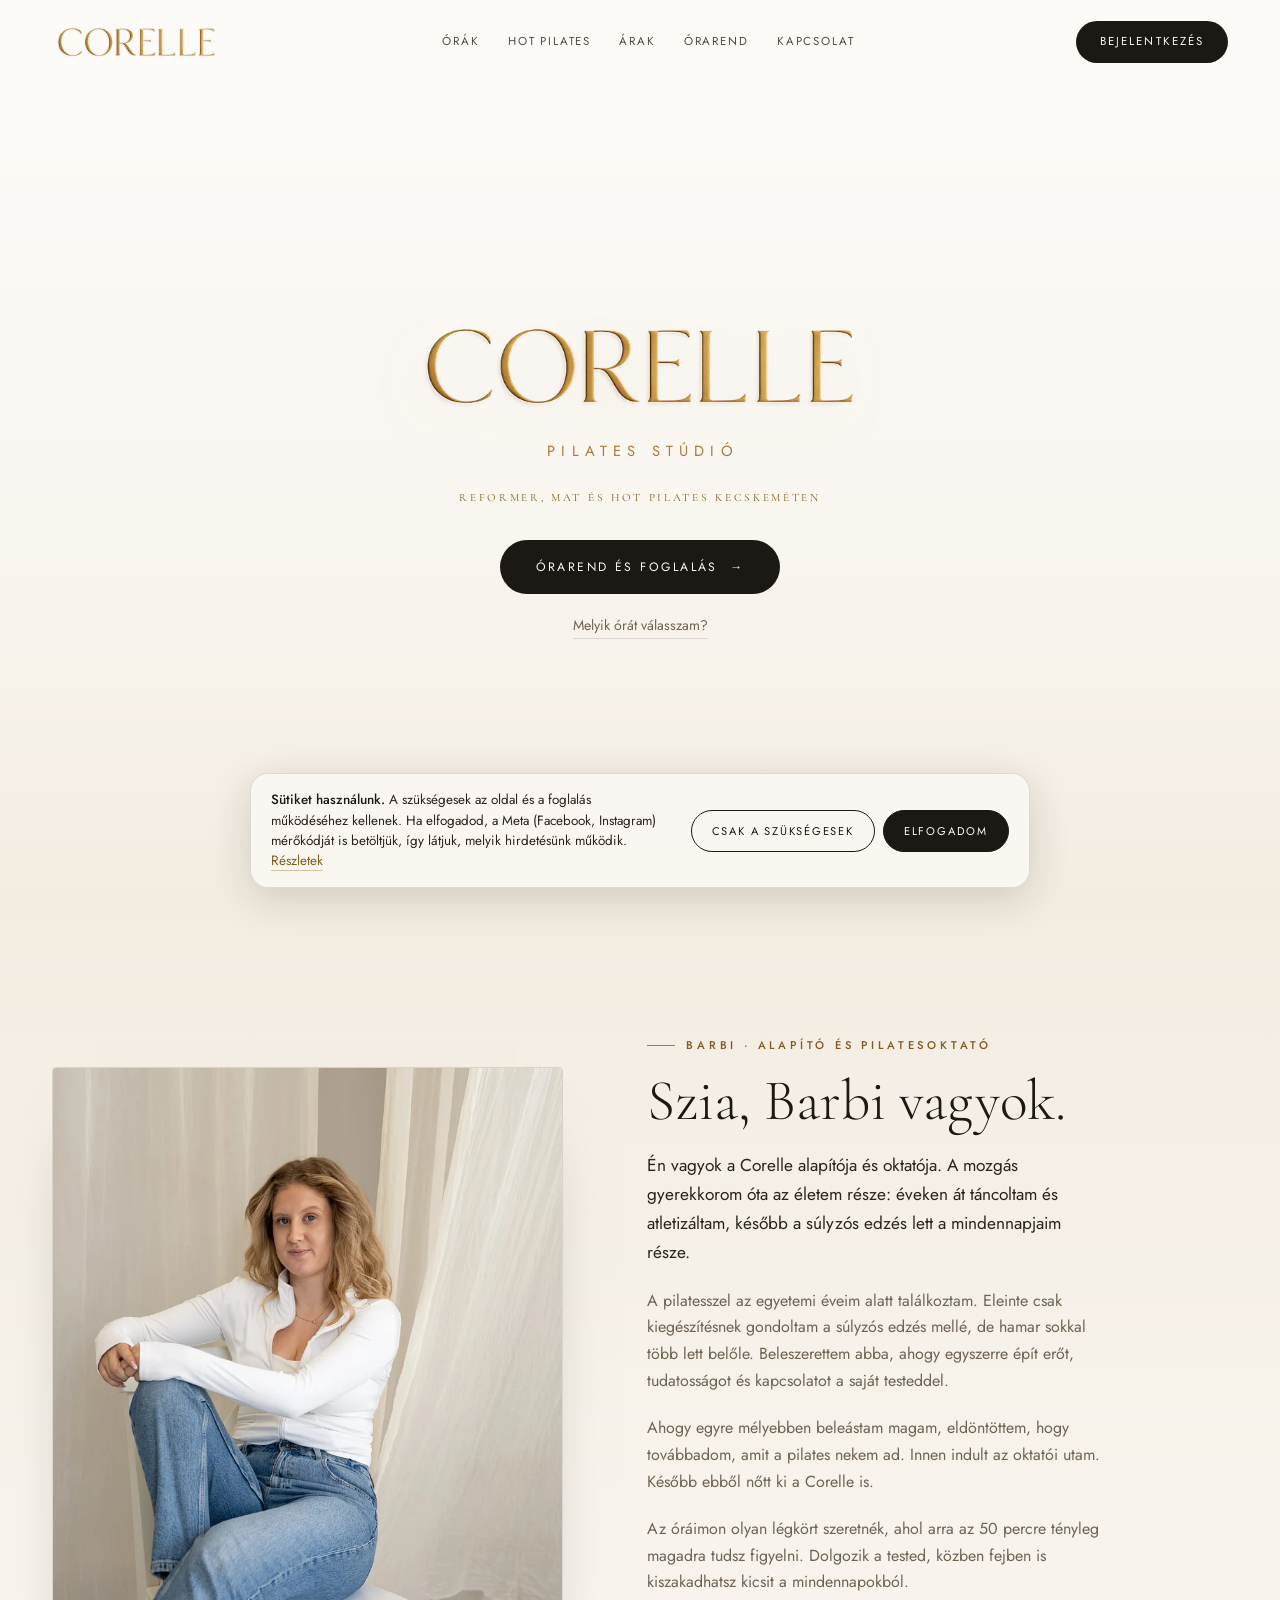
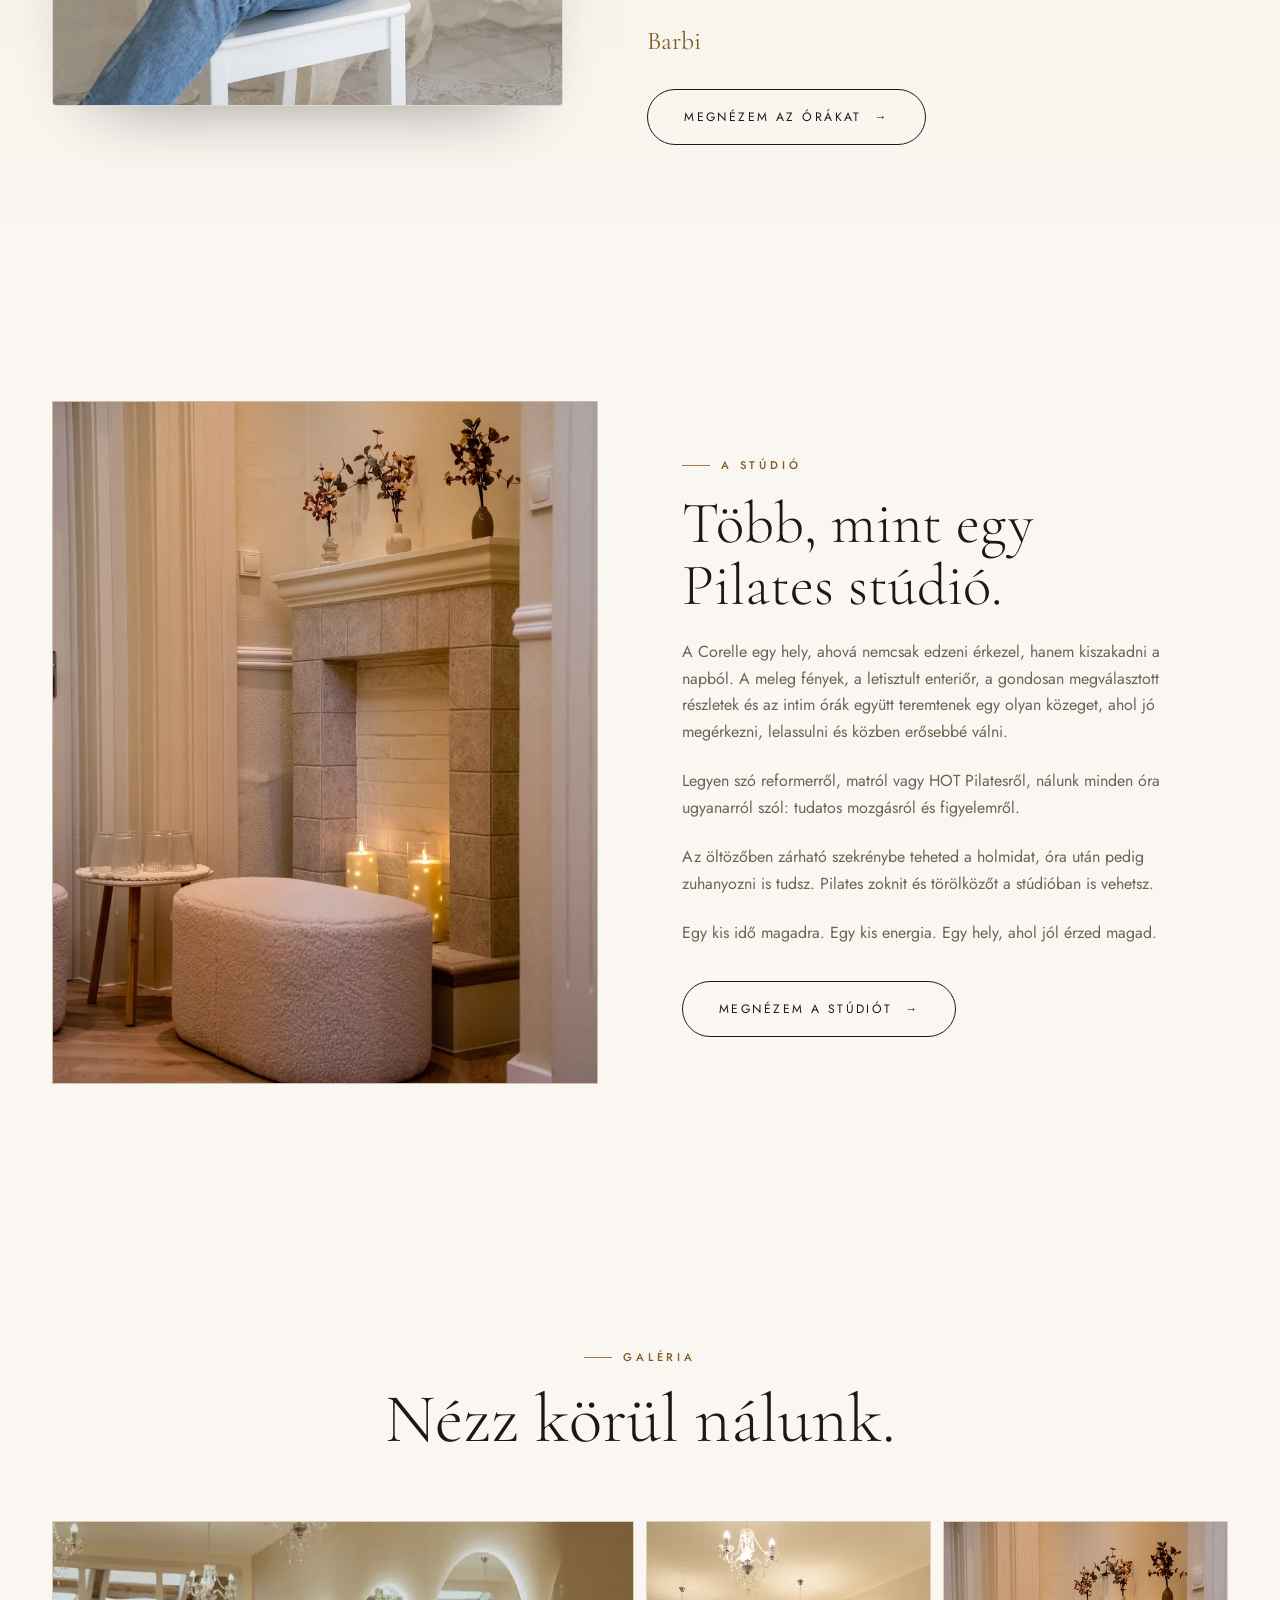
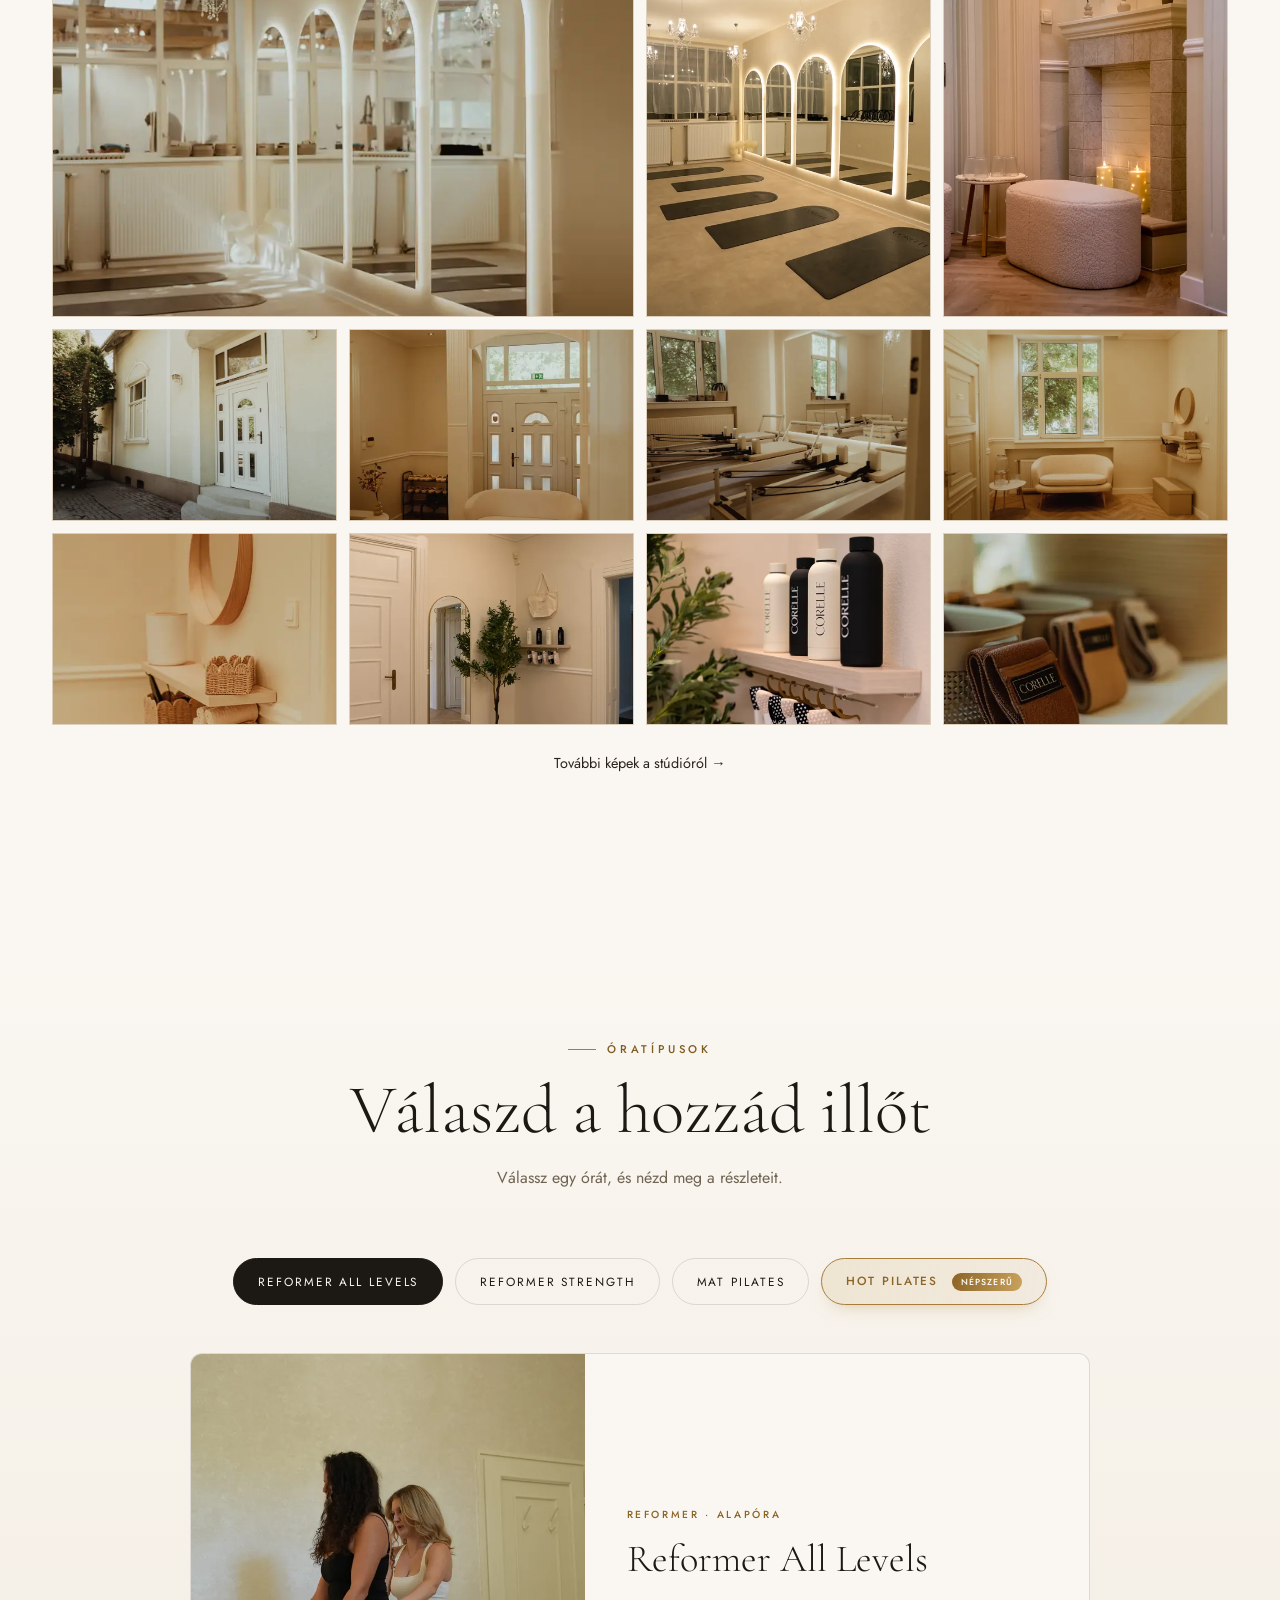
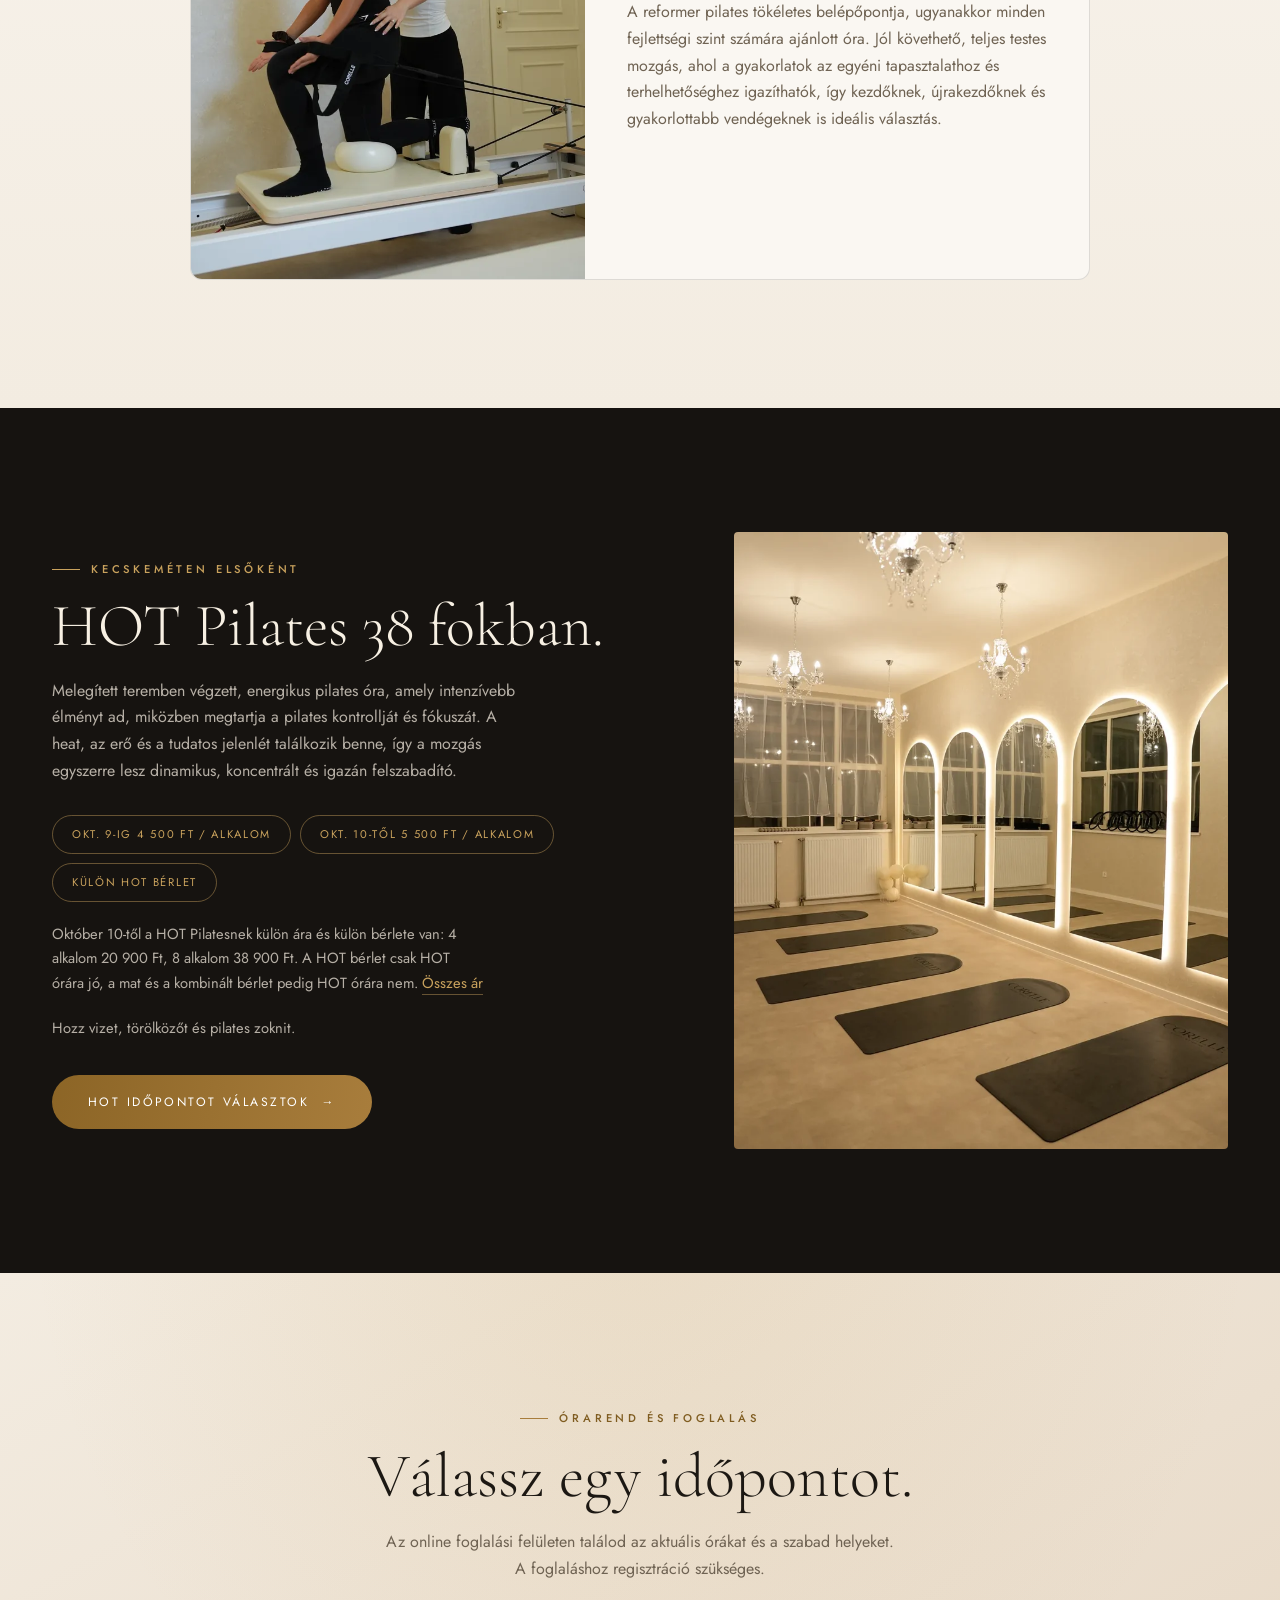
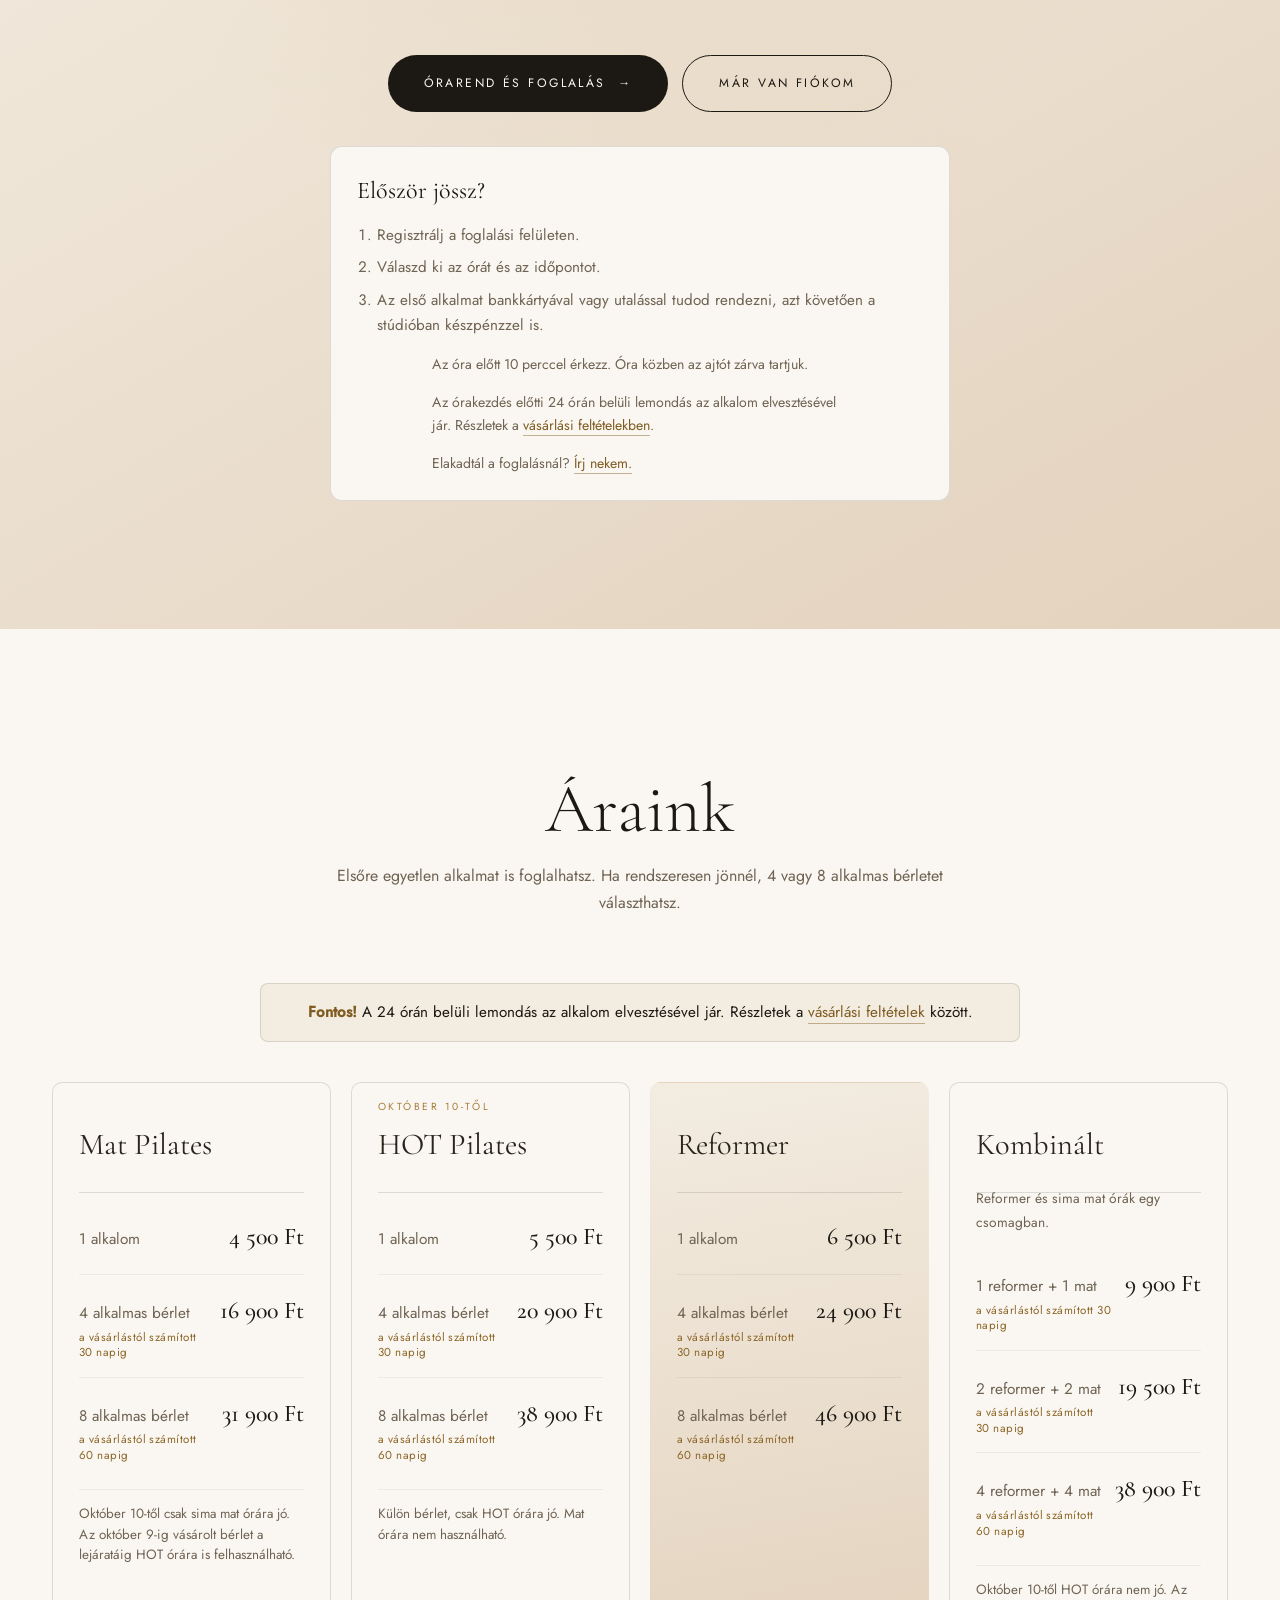
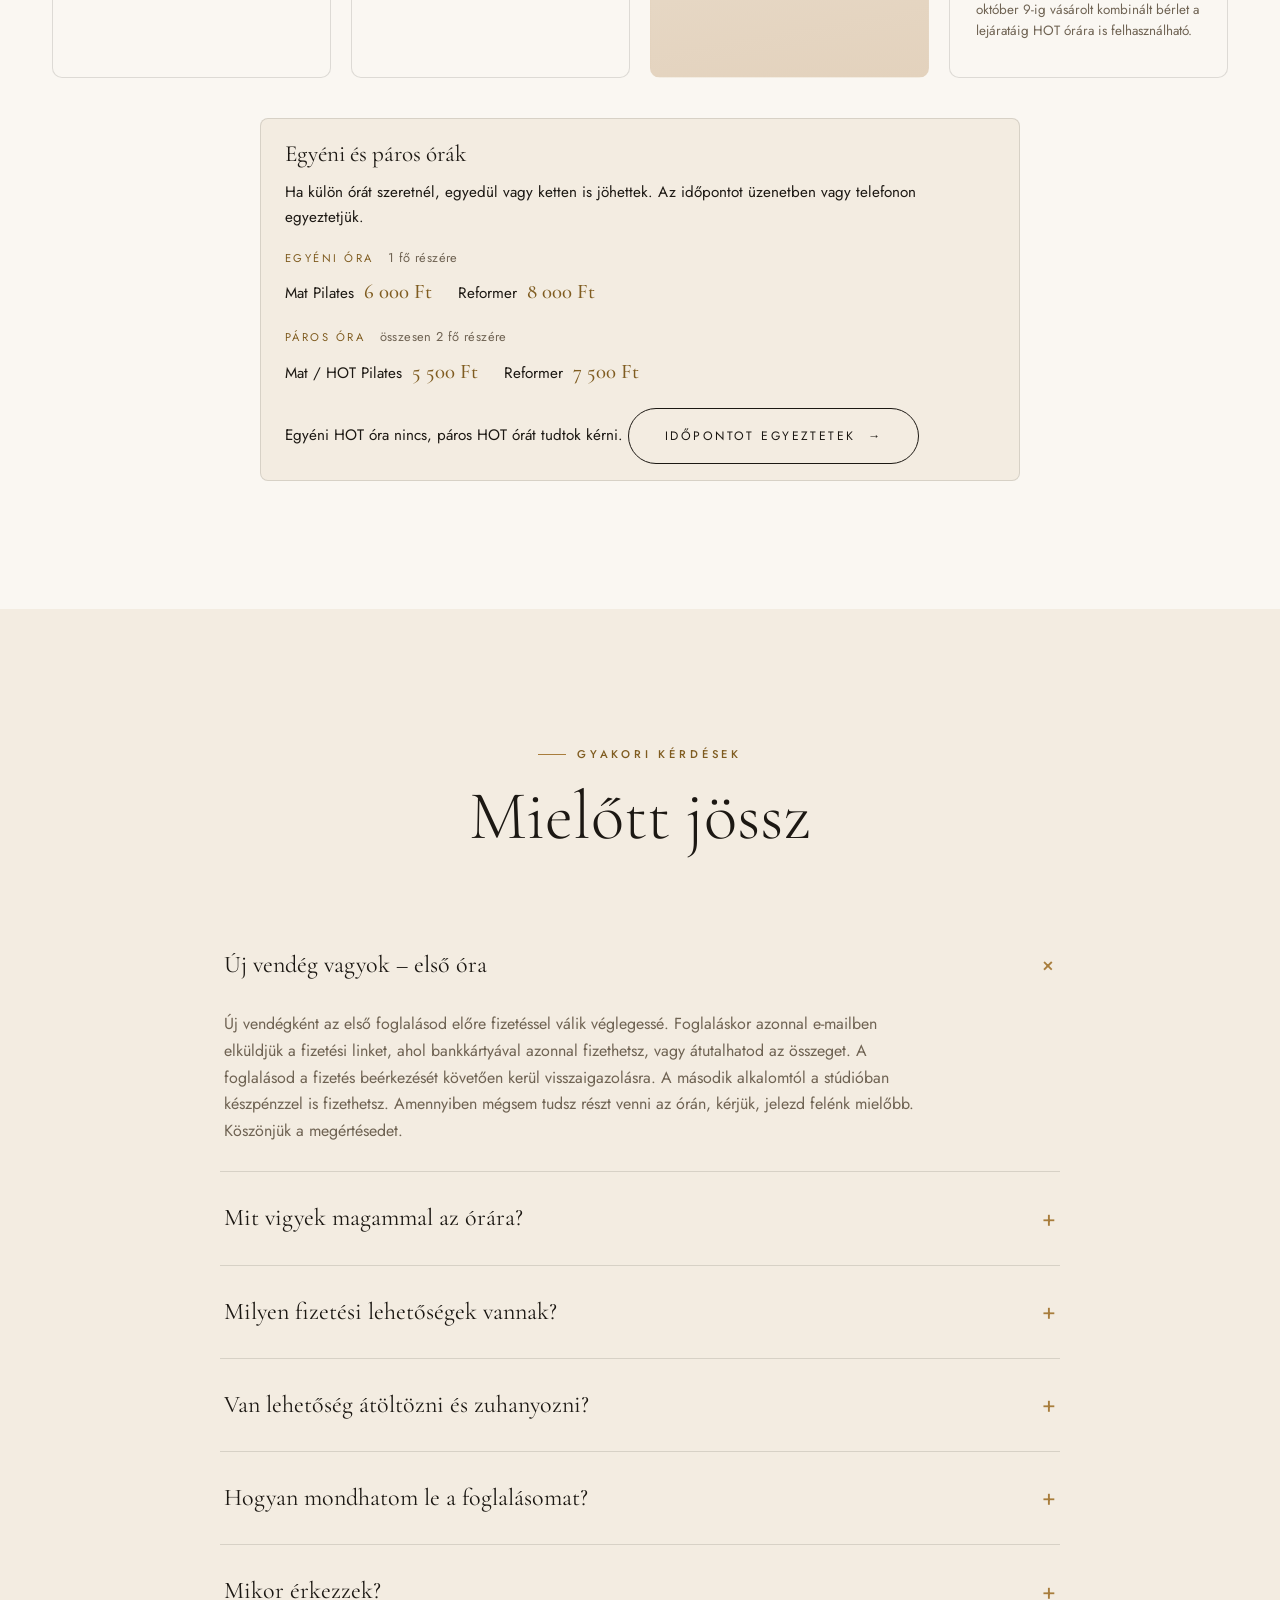
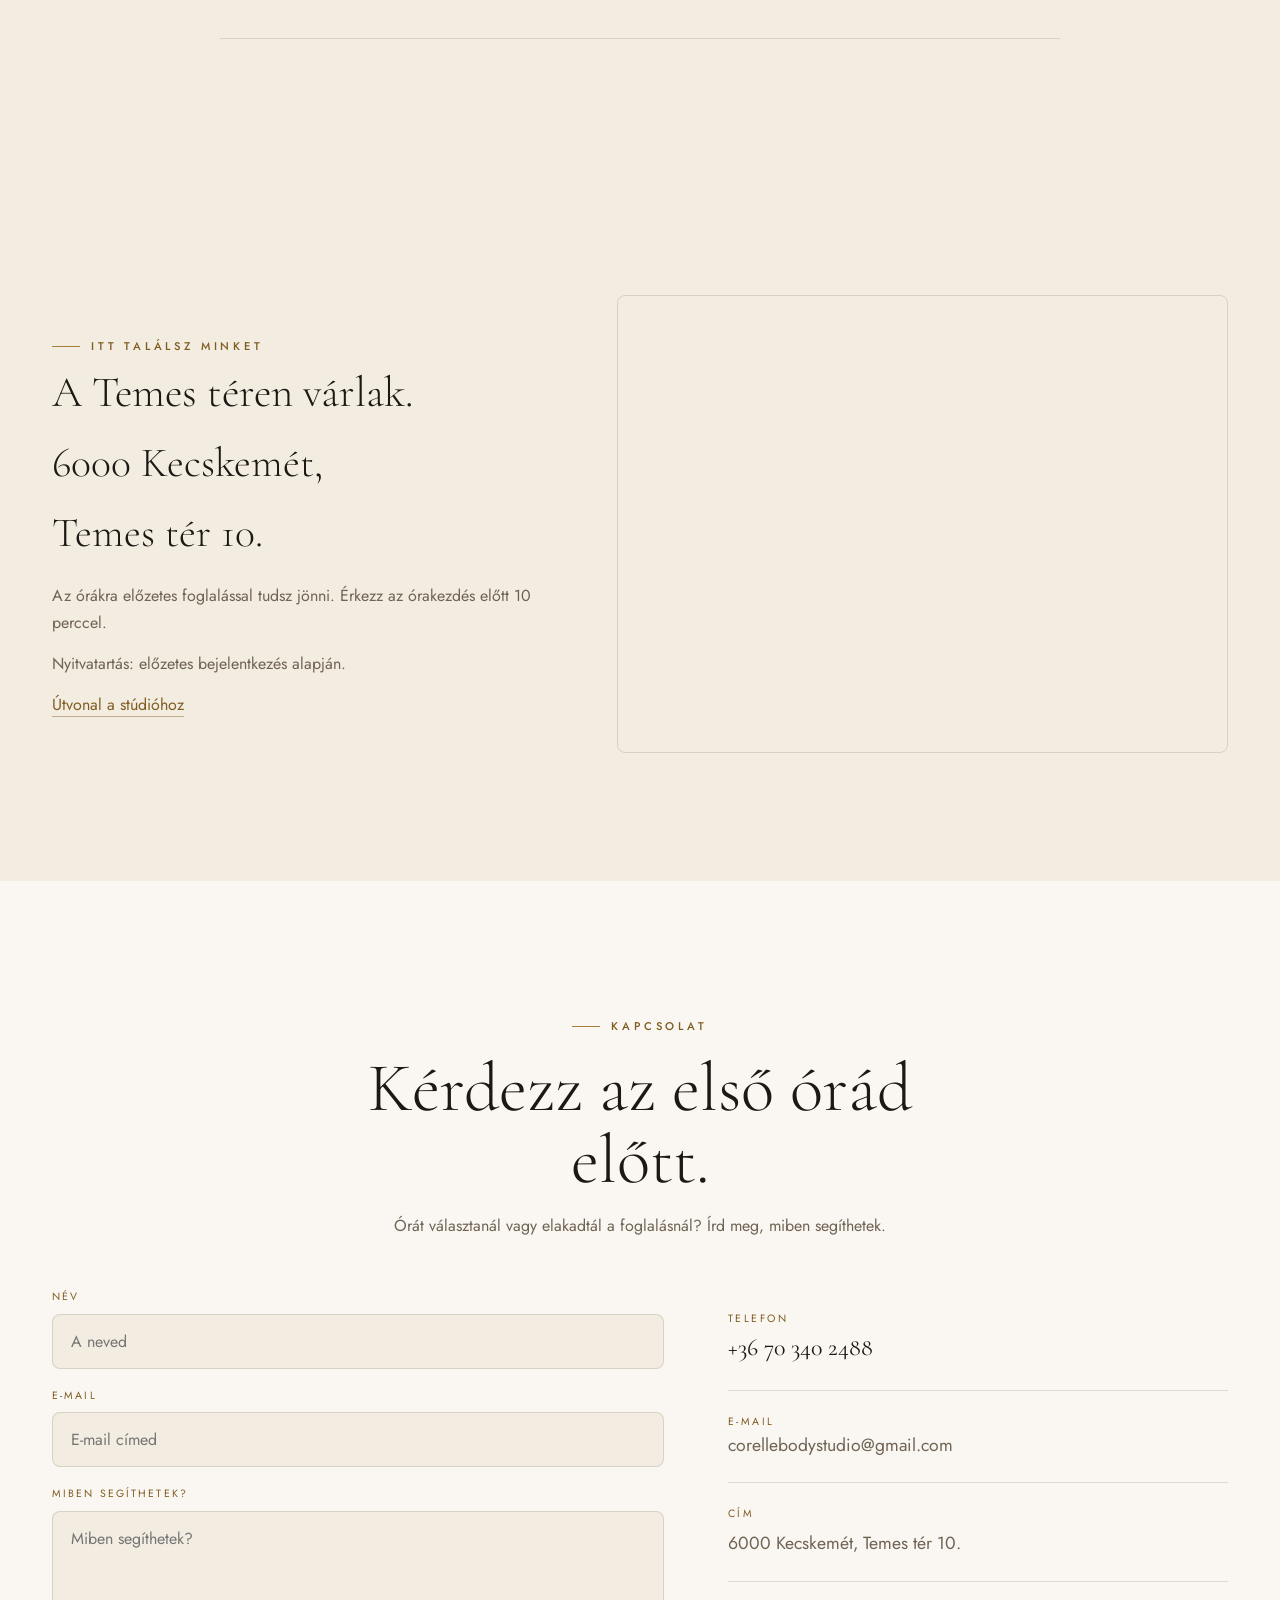
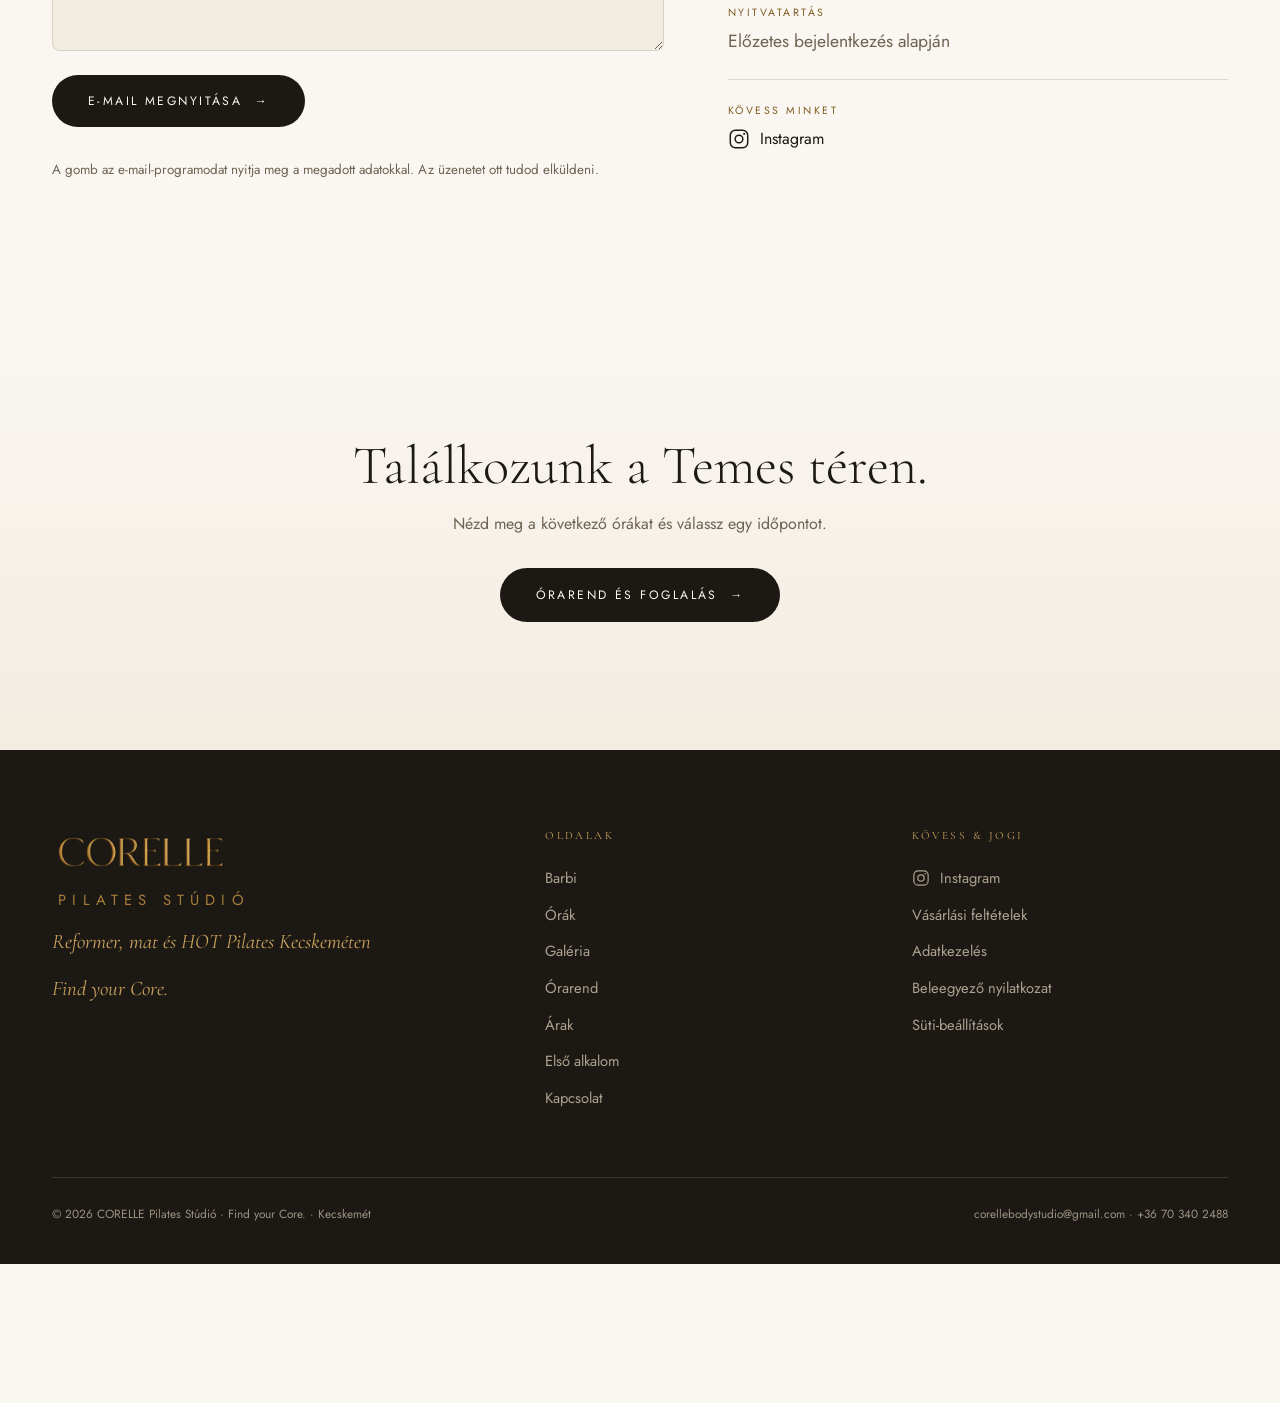
==== index.html @ 908da236 "HOT külön bérlet: a HOT bérlet csak HOT órára, a kombinált reformer + sima mat (Barbi, 2026-10-08) -" ====
<!DOCTYPE html>
<html lang="hu">
<head>
<meta charset="UTF-8" />
<meta name="viewport" content="width=device-width, initial-scale=1.0" />
<link rel="icon" href="favicon.ico" sizes="48x48" />
<link rel="icon" type="image/png" sizes="32x32" href="favicon-32.png" />
<link rel="apple-touch-icon" href="apple-touch-icon.png" />
<meta name="theme-color" content="#f3ece1" />
<title>CORELLE Pilates Kecskemét | HOT, Reformer és Mat</title>
<meta name="description" content="Reformer, mat és 38 °C-os HOT Pilates Barbival Kecskeméten, a Temes tér 10. alatt. Órarend és online foglalás." />
<link rel="canonical" href="https://corelle.hu/" />
<meta name="robots" content="index, follow, max-image-preview:large" />
<meta property="og:type" content="website" />
<meta property="og:site_name" content="CORELLE Pilates Stúdió" />
<meta property="og:locale" content="hu_HU" />
<meta property="og:url" content="https://corelle.hu/" />
<meta property="og:title" content="CORELLE Pilates Kecskemét | HOT, Reformer és Mat" />
<meta property="og:description" content="Reformer, mat és 38 °C-os HOT Pilates Barbival Kecskeméten, a Temes tér 10. alatt. Órarend és online foglalás." />
<meta property="og:image" content="https://corelle.hu/og/corelle-og.jpg" />
<meta property="og:image:width" content="1200" />
<meta property="og:image:height" content="630" />
<meta property="og:image:alt" content="CORELLE Pilates Stúdió, Kecskemét" />
<meta name="twitter:card" content="summary_large_image" />
<meta name="twitter:title" content="CORELLE Pilates Kecskemét | HOT, Reformer és Mat" />
<meta name="twitter:description" content="Reformer, mat és 38 °C-os HOT Pilates Barbival Kecskeméten, a Temes tér 10. alatt. Órarend és online foglalás." />
<meta name="twitter:image" content="https://corelle.hu/og/corelle-og.jpg" />
<meta name="geo.region" content="HU-BK" />
<meta name="geo.placename" content="Kecskemét" />
<meta name="geo.position" content="46.9007084;19.6817470" />
<meta name="ICBM" content="46.9007084, 19.6817470" />
<link rel="preload" as="font" type="font/woff2" href="fonts/cormorant-garamond-300-latin-ext.woff2" crossorigin />
<link rel="preload" as="font" type="font/woff2" href="fonts/jost-300-latin-ext.woff2" crossorigin />
<link rel="stylesheet" href="fonts.css" />
<style>
  :root{
    --paper:#faf7f2;     /* törtfehér */
    --cream:#f3ece1;     /* meleg bézs */
    --sand:#e9dcc8;      /* homok */
    --nude:#e3d2bd;      /* nude */
    --ink:#1c1813;       /* near-black kontraszt */
    --text:#2a241c;      /* törzsszöveg */
    --muted:#6f6353;
    --gold:#a87d3c;
    --gold-soft:#c9a25d;
    --gold-deep:#8c6526;--gold-ink:#7f5c20;
    --dark:#161310;      /* HOT pilates / sötét blokk */
    --line:rgba(28,24,19,.13);
    --line-soft:rgba(28,24,19,.06);
  }
  *{margin:0;padding:0;box-sizing:border-box}
  html{scroll-behavior:smooth}
  ::selection{background:var(--ink);color:var(--paper)}
  body{font-family:'Jost',sans-serif;background:var(--paper);color:var(--text);line-height:1.68;-webkit-font-smoothing:antialiased;overflow-x:hidden}
  h1,h2,h3,h4,.disp{font-family:'Cormorant Garamond',serif;font-weight:400;line-height:1.05;color:var(--ink)}
  a{color:inherit;text-decoration:none}
  img{display:block;max-width:100%}
  .wrap{max-width:1240px;margin:0 auto;padding:0 32px}
  .gold-text{background:linear-gradient(100deg,var(--gold-deep),var(--gold-soft) 50%,var(--gold));-webkit-background-clip:text;background-clip:text;-webkit-text-fill-color:transparent;color:transparent}
  .eyebrow{font-size:.7rem;letter-spacing:.34em;text-transform:uppercase;color:var(--gold-ink);font-weight:500;display:inline-flex;align-items:center;gap:11px}
  .eyebrow::before{content:"";width:28px;height:1px;background:var(--gold);display:inline-block}
  .eyebrow.c{justify-content:center}
  .arrow{display:inline-block;transition:transform .35s cubic-bezier(.2,.7,.2,1)}
  .btn:hover .arrow{transform:translateX(6px)}
  /* PRIMARY gomb = ink/fekete kontraszt (editorial), arany csak hairline/accent */
  .btn{display:inline-flex;align-items:center;gap:12px;background:var(--ink);color:var(--paper);font-size:.76rem;letter-spacing:.2em;text-transform:uppercase;padding:17px 36px;border-radius:40px;transition:box-shadow .35s,transform .35s,background .35s;cursor:pointer;border:none;font-family:'Jost',sans-serif}
  .btn:hover{transform:translateY(-2px);box-shadow:0 18px 34px -14px rgba(28,24,19,.55)}
  .btn.ghost{background:none;color:var(--ink);border:1px solid var(--ink)}
  .btn.ghost:hover{background:var(--ink);color:var(--paper);box-shadow:none}
  .btn.gold{background:linear-gradient(100deg,var(--gold-deep),var(--gold))}
  .btn.gold:hover{box-shadow:0 18px 34px -14px rgba(150,115,55,.55)}
  .sec{padding:128px 0}
  .sec-head{text-align:center;max-width:680px;margin:0 auto 66px}
  .sec-head h2{font-size:clamp(2.6rem,5.4vw,4.4rem);font-weight:300;margin-top:16px}
  .sec-head p{color:var(--muted);margin-top:18px}

  /* NAV */
  header{position:fixed;top:0;left:0;right:0;z-index:60;transition:background .4s,box-shadow .4s}
  header.solid{background:rgba(250,247,242,.92);backdrop-filter:blur(12px);box-shadow:0 1px 0 var(--line-soft)}
  header .wrap{display:flex;align-items:center;justify-content:space-between;height:84px}
  .brand-img{height:42px;width:auto}
  .nav{display:flex;gap:clamp(18px,2.2vw,32px);font-size:.72rem;letter-spacing:.16em;text-transform:uppercase}
  .nav a{opacity:.82;transition:opacity .25s,color .25s}
  .nav a:hover{opacity:1;color:var(--gold)}
  .nav-cta{font-size:.72rem;letter-spacing:.18em;text-transform:uppercase;color:var(--paper);background:var(--ink);border-radius:40px;padding:11px 24px;transition:transform .3s,box-shadow .3s}
  .nav-cta:hover{transform:translateY(-1px);box-shadow:0 10px 20px -10px rgba(28,24,19,.6)}
  .burger{display:none;flex-direction:column;gap:5px;cursor:pointer;background:none;border:none}
  .burger span{width:24px;height:2px;background:var(--ink);transition:.3s}
  @media(max-width:980px){.nav,.nav-cta{display:none}.burger{display:flex}}

  /* mobile menu */
  .mmenu{position:fixed;inset:0;z-index:70;background:var(--cream);transform:translateY(-100%);transition:transform .5s cubic-bezier(.6,0,.2,1);display:flex;flex-direction:column;justify-content:center;align-items:center;gap:8px}
  .mmenu.open{transform:translateY(0)}
  .mmenu a{font-family:'Cormorant Garamond',serif;font-size:2.4rem;font-weight:300;color:var(--ink)}
  .mmenu .close{position:absolute;top:30px;right:32px;font-size:.8rem;letter-spacing:.2em;text-transform:uppercase;color:var(--gold);cursor:pointer}

  /* HERO */
  .hero{min-height:100svh;display:flex;flex-direction:column;align-items:center;justify-content:center;text-align:center;position:relative;padding:88px 24px 40px;
    background:linear-gradient(180deg,#fdfbf8 0%,var(--paper) 52%,var(--cream) 100%)}
  .hero-brand{display:flex;flex-direction:column;align-items:center;gap:16px;max-width:100%}
  .hero-logo{width:78vw;max-width:460px;height:auto;margin:0 auto;filter:drop-shadow(0 14px 30px rgba(150,115,55,.13))}
  .brand-tag{font-family:'Jost',sans-serif;font-weight:400;font-size:clamp(.72rem,1.4vw,.92rem);letter-spacing:.42em;text-transform:uppercase;color:var(--gold);padding-left:.42em}
  .hero .sub{font-family:'Jost',sans-serif;color:var(--text);max-width:560px;margin:34px auto 0;font-size:clamp(1.05rem,2vw,1.28rem);font-weight:300;line-height:1.6;letter-spacing:.01em}
  .hero .sub2{margin-top:14px;font-size:clamp(.98rem,1.7vw,1.12rem);color:var(--muted)}
  .hero .btn{margin-top:36px}

  /* GÖRGETÉSRE GURULÓ VIDEÓ: asztalon nagy 4:3-as keret (a képernyő magasságához igazítva, a fejléc alá is befér),
     telefonon teljes szélességű álló 4:5 */
  .reel{padding:clamp(40px,7vh,90px) 32px;background:linear-gradient(180deg,var(--cream),var(--paper))}
  .reel-frame{position:relative;margin:0 auto;aspect-ratio:4/3;width:min(1240px,100%,calc((100vh - 120px) * 4 / 3));overflow:hidden;background:var(--sand);border:1px solid var(--line);box-shadow:0 34px 70px -40px rgba(28,24,19,.45)}
  .reel-poster,.reel-video{position:absolute;inset:0;width:100%;height:100%;object-fit:cover;display:block}
  .reel-video{opacity:0;transition:opacity .5s ease}
  .reel.ready .reel-video{opacity:1}
  @media(max-width:640px){.reel{padding:44px 0}.reel-frame{aspect-ratio:4/5;width:100%;border-left:none;border-right:none;box-shadow:none}}

  /* ABOUT */
  .about{display:grid;grid-template-columns:1fr 1fr;gap:84px;align-items:center}
  .about .photo{aspect-ratio:4/5;background:linear-gradient(160deg,var(--sand),var(--nude));border:1px solid var(--line);display:flex;align-items:center;justify-content:center;color:rgba(28,24,19,.32);font-size:.8rem}
  .about h2{font-size:clamp(2.4rem,4.6vw,3.7rem);font-weight:300;margin-top:18px}
  .about p{color:var(--muted);margin-top:22px;max-width:50ch}
  .about .btn{margin-top:34px}
  @media(max-width:980px){.about{grid-template-columns:1fr;gap:40px}}

  /* CLASSES — animált fülek */
  .classes{background:linear-gradient(180deg,var(--paper),var(--cream))}
  .tablist{display:flex;flex-wrap:wrap;justify-content:center;gap:12px;margin-bottom:48px}
  .tab-wrap{position:relative;display:inline-flex}
  .tab{font-family:'Jost',sans-serif;font-size:.74rem;letter-spacing:.16em;text-transform:uppercase;color:var(--ink);background:none;border:1px solid var(--line);border-radius:40px;padding:13px 24px;cursor:pointer;transition:all .3s ease}
  .tab:hover{border-color:var(--gold);color:var(--gold-deep)}
  /* HOT — kiemelt fül (arany, nem sötét) */
  .tab.hot{border-color:var(--gold);color:var(--gold-deep);font-weight:500;
    background:linear-gradient(100deg,rgba(201,162,93,.18),rgba(168,125,60,.08));
    box-shadow:0 8px 20px -12px rgba(168,125,60,.6)}
  .tab.hot:hover{border-color:var(--gold-deep)}
  .tab .hot-badge{display:inline-block;margin-left:8px;font-size:.55rem;letter-spacing:.12em;font-weight:500;
    background:linear-gradient(100deg,var(--gold-deep),var(--gold-soft));color:#fff;
    padding:3px 9px;border-radius:20px;vertical-align:middle;text-transform:uppercase}
  .tab.active{background:var(--ink);color:var(--paper);border-color:var(--ink)}
  /* hover-lenyíló mini-leírás */
  .tab-hint{position:absolute;top:100%;left:50%;padding-top:14px;width:clamp(232px,24vw,292px);
    transform:translateX(-50%) translateY(6px);opacity:0;visibility:hidden;pointer-events:none;z-index:30;
    transition:opacity .28s ease,transform .3s cubic-bezier(.2,.7,.2,1)}
  .tab-hint.hot-hint{width:clamp(250px,27vw,326px)}
  .tab-wrap:hover .tab-hint,.tab-wrap:focus-within .tab-hint{opacity:1;visibility:visible;pointer-events:auto;transform:translateX(-50%) translateY(0)}
  .hint-card{position:relative;background:#fff;border:1px solid var(--line);border-radius:14px;text-align:left;
    padding:15px 17px;box-shadow:0 24px 46px -24px rgba(28,24,19,.45),0 4px 14px -8px rgba(28,24,19,.16)}
  .hint-card::before{content:"";position:absolute;top:-6px;left:50%;transform:translateX(-50%) rotate(45deg);
    width:12px;height:12px;background:#fff;border-left:1px solid var(--line);border-top:1px solid var(--line)}
  .hot-hint .hint-card{border-color:var(--gold)}
  .hot-hint .hint-card::before{border-color:var(--gold)}
  .hint-card .h-type{display:block;font-size:.6rem;letter-spacing:.22em;text-transform:uppercase;color:var(--gold-deep);font-weight:500;margin-bottom:7px}
  .hint-card p{font-family:'Jost',sans-serif;font-size:.83rem;line-height:1.55;color:var(--muted);margin:0}
  .hint-card p b{color:var(--gold-deep);font-weight:500}
  @media(hover:none){.tab-hint{display:none}}
  @media(max-width:820px){.tab-hint{display:none}}
  .panels{max-width:900px;margin:0 auto;position:relative}
  .panel{display:none}
  .panel.active{display:block;animation:fadeUp .55s cubic-bezier(.2,.7,.2,1)}
  @keyframes fadeUp{from{opacity:0;transform:translateY(22px)}to{opacity:1;transform:translateY(0)}}
  .panel>div{display:grid;grid-template-columns:minmax(0,.78fr) minmax(0,1fr);align-items:stretch;text-align:left;background:var(--paper);border:1px solid var(--line);border-radius:12px;padding:0;overflow:hidden}
  .panel picture{display:block;height:100%}
  .panel img.pimg{width:100%;height:100%;min-height:340px;object-fit:cover;display:block;color:transparent}
  .panel .ptext{padding:44px 42px;align-self:center}
  .panel.hot-panel>div{border-color:var(--gold);background:linear-gradient(170deg,rgba(201,162,93,.10),var(--paper) 60%)}
  .panel .ptag{display:inline-block;font-size:.64rem;letter-spacing:.26em;text-transform:uppercase;color:var(--gold-deep);font-weight:500}
  .panel h3{font-size:clamp(1.9rem,3.2vw,2.4rem);font-weight:300;margin-top:12px}
  .panel p{color:var(--muted);margin-top:20px;max-width:46ch}

  /* INSTRUCTORS — egy oktató */
  .team{background:var(--paper)}
  .solo{max-width:760px;margin:0 auto;display:grid;grid-template-columns:.85fr 1fr;gap:56px;align-items:center}
  .solo .ph{aspect-ratio:3/4;background:linear-gradient(160deg,var(--sand),var(--nude));border:1px solid var(--line);display:flex;align-items:center;justify-content:center;color:rgba(28,24,19,.3);font-size:.75rem;border-radius:4px}
  /* fotók a placeholder-helyeken */
  .about img.photo,.solo img.ph{object-fit:cover;width:100%;height:auto;display:block;color:transparent}
  .solo h3{font-size:clamp(2rem,4vw,2.8rem);font-weight:300;margin-top:8px}
  .solo .role{font-size:.7rem;letter-spacing:.2em;text-transform:uppercase;color:var(--gold-ink);margin-top:14px;display:block}
  .solo p{color:var(--muted);margin-top:20px;max-width:42ch}
  @media(max-width:780px){.solo{grid-template-columns:1fr;gap:30px;max-width:420px}}

  /* ÓRAREND / BEJELENTKEZÉS */
  .cta-row{display:flex;flex-wrap:wrap;justify-content:center;gap:14px;margin-top:36px}
  .cta-row .btn{margin-top:0}
  @media(max-width:520px){.cta-row{flex-direction:column;align-items:stretch}.cta-row .btn{justify-content:center}}

  /* BOOKING band — világos, meleg (nincs sötét barna blokk) */
  .booking{position:relative;text-align:center;overflow:hidden;
    background:linear-gradient(150deg,var(--cream),var(--nude))}
  .booking::before{content:"";position:absolute;inset:0;background:radial-gradient(80% 120% at 50% -10%,rgba(201,162,93,.16),transparent 60%);pointer-events:none}
  .booking .wrap{position:relative}
  .booking h2{font-size:clamp(2.4rem,5vw,3.9rem);font-weight:300;margin-top:16px}
  .booking p{color:var(--muted);max-width:52ch;margin:20px auto 0}
  .booking .btn{margin-top:36px}

  /* PRICING */
  .pricenote{max-width:760px;margin:0 auto 40px;text-align:center;background:var(--cream);border:1px solid var(--line);border-radius:8px;padding:16px 24px;font-size:.95rem;color:var(--ink)}
  .pricenote b,.pricenote a{color:var(--gold-ink)}
  .pricenote.below{margin:40px auto 0;text-align:left}
  .pricenote.below .pl-title{display:block;font-family:'Cormorant Garamond',serif;font-size:1.45rem;color:var(--ink);margin-bottom:6px}
  .pricenote.below .pl-prices{display:flex;flex-wrap:wrap;gap:6px 26px;margin:12px 0 10px}
  .pricenote.below .pl-prices span{display:flex;gap:10px;align-items:baseline}
  .pricenote.below .pl-prices b{font-family:'Cormorant Garamond',serif;font-size:1.3rem;font-weight:500;white-space:nowrap}
  .pricenote.below .pl-group{margin:16px 0 2px}
  .pricenote.below .pl-lbl{display:block;font-size:.7rem;letter-spacing:.22em;text-transform:uppercase;color:var(--gold-ink)}
  .pricenote.below .pl-lbl em{font-style:normal;letter-spacing:.03em;text-transform:none;color:var(--muted);margin-left:9px;font-size:.8rem}
  .pricenote.below .pl-group .pl-prices{margin:7px 0 0}
  @media(max-width:880px){.pricenote.below{max-width:480px}}
  .plans3{display:grid;grid-template-columns:repeat(3,1fr);gap:24px}
  .plans3.four{grid-template-columns:repeat(4,1fr);gap:20px}
  .plans3.four .plan{padding:36px 26px;position:relative}
  .plan .cat small.from{position:absolute;top:15px;left:26px;margin:0}
  .plan .plan-note{font-size:.84rem;color:var(--muted);margin:10px 0 0;padding-top:14px;border-top:1px solid var(--line-soft);line-height:1.5}
  @media(max-width:1180px){.plans3.four{grid-template-columns:repeat(2,1fr);max-width:880px;margin:0 auto}}
  .plan{background:var(--paper);border:1px solid var(--line);border-radius:10px;padding:40px 34px;transition:transform .35s,box-shadow .35s}
  .plan:hover{transform:translateY(-6px);box-shadow:0 24px 50px -28px rgba(28,24,19,.4)}
  .plan.feat{background:linear-gradient(170deg,var(--cream),var(--nude));border-color:transparent}
  .plan .cat{font-family:'Cormorant Garamond',serif;font-size:1.9rem;font-weight:400;padding-bottom:22px;border-bottom:1px solid var(--line)}
  .plan .cat small{display:block;font-family:'Jost';font-size:.64rem;letter-spacing:.24em;text-transform:uppercase;color:var(--gold);margin-bottom:6px}
  .pricelist{list-style:none;margin-top:8px}
  .pricelist li{display:flex;justify-content:space-between;align-items:baseline;gap:14px;padding:16px 0;border-bottom:1px solid var(--line-soft)}
  .pricelist li:last-child{border-bottom:none}
  .pricelist span{color:var(--muted);font-size:.96rem}
  .pricelist span em{display:block;font-style:normal;font-size:.72rem;letter-spacing:.04em;color:var(--gold-deep);margin-top:3px;line-height:1.35}
  .pricelist b{font-family:'Cormorant Garamond',serif;font-weight:500;font-size:1.5rem;white-space:nowrap;color:var(--ink)}
  @media(max-width:880px){.plans3,.plans3.four{grid-template-columns:1fr;max-width:480px;margin:0 auto}}

  /* FAQ */
  .faq{max-width:840px;margin:0 auto}
  details{border-bottom:1px solid var(--line)}
  summary{list-style:none;cursor:pointer;padding:26px 4px;display:flex;justify-content:space-between;align-items:center;gap:20px;font-family:'Cormorant Garamond',serif;font-size:1.5rem;font-weight:400;color:var(--ink)}
  summary::-webkit-details-marker{display:none}
  summary .pl{color:var(--gold);font-size:1.4rem;transition:transform .3s;font-family:'Jost'}
  details[open] summary .pl{transform:rotate(45deg)}
  details p{color:var(--muted);padding:0 4px 26px;max-width:70ch}

  /* LOCATION */
  .location{background:var(--cream)}
  .loc-grid{display:grid;grid-template-columns:1fr 1.2fr;gap:56px;align-items:center}
  .loc-grid .addr{font-family:'Cormorant Garamond',serif;font-size:clamp(1.8rem,3.4vw,2.6rem);font-weight:300;margin-top:14px;color:var(--ink)}
  .loc-grid .addr-sub{color:var(--muted);margin-top:14px}
  .map{aspect-ratio:4/3;border:1px solid var(--line);border-radius:8px;width:100%;filter:grayscale(.25) contrast(1.02)}
  @media(max-width:880px){.loc-grid{grid-template-columns:1fr;gap:34px}}

  /* CONTACT */
  .contact{background:var(--paper)}
  .contact-grid{display:grid;grid-template-columns:1.1fr .9fr;gap:64px;align-items:start}
  .cform{display:flex;flex-direction:column;gap:18px}
  .cform label{font-size:.66rem;letter-spacing:.2em;text-transform:uppercase;color:var(--gold-ink);margin-bottom:-10px}
  .cform input,.cform textarea{font-family:'Jost',sans-serif;font-size:1rem;color:var(--ink);background:var(--cream);border:1px solid var(--line);border-radius:8px;padding:15px 18px;transition:border-color .25s,background .25s;resize:vertical}
  .cform input:focus,.cform textarea:focus{outline:none;border-color:var(--gold);background:#fff}
  .cform textarea{min-height:140px}
  .cform .btn{align-self:flex-start;margin-top:6px}
  .cinfo .row{padding:22px 0;border-top:1px solid var(--line)}
  .cinfo .row:first-child{border-top:none}
  .cinfo .lbl{font-size:.66rem;letter-spacing:.24em;text-transform:uppercase;color:var(--gold-ink)}
  .cinfo .val{font-family:'Cormorant Garamond',serif;font-size:1.5rem;margin-top:6px;color:var(--ink)}
  .cinfo .val.sm{font-size:1.1rem;font-family:'Jost';color:var(--muted)}
  .cinfo a.val{transition:color .25s}
  .cinfo a.val:hover{color:var(--gold)}
  .ig-link{display:inline-flex;align-items:center;gap:10px;margin-top:6px;color:var(--ink);transition:color .25s}
  .ig-link:hover{color:var(--gold)}
  .ig-link svg{width:22px;height:22px}
  @media(max-width:880px){.contact-grid{grid-template-columns:1fr;gap:40px}}

  /* FOOTER */
  footer{background:var(--ink);color:#e9ddc8;padding:80px 0 40px}
  .foot-grid{display:grid;grid-template-columns:1.4fr 1fr 1fr;gap:50px}
  .foot-logo{height:44px;width:auto}
  .foot .brand-tag{display:block;margin-top:14px}
  .foot-tag{font-family:'Cormorant Garamond',serif;font-style:italic;font-size:1.3rem;margin-top:12px;color:var(--gold-soft)}
  .foot .foot-h{font-size:.7rem;letter-spacing:.22em;text-transform:uppercase;color:var(--gold-soft);margin-bottom:18px}
  .foot a{display:flex;align-items:center;gap:10px;color:rgba(233,221,200,.7);padding:6px 0;transition:color .25s;font-size:.92rem}
  .foot a:hover{color:#fff}
  .foot a svg{width:18px;height:18px}
  .foot-bottom{display:flex;justify-content:space-between;gap:18px;flex-wrap:wrap;margin-top:60px;padding-top:26px;border-top:1px solid rgba(233,221,200,.16);font-size:.74rem;color:rgba(233,221,200,.62)}
  @media(max-width:780px){.foot-grid{grid-template-columns:1fr;gap:36px}}

  /* ===== MOBIL OPTIMALIZÁLÁS ===== */
  @media(max-width:600px){
    .wrap{padding:0 22px}
    .sec{padding:78px 0}
    .sec-head{margin-bottom:42px}
    .sec-head h2{font-size:clamp(2.2rem,9vw,3rem)}
    .sec-head p{font-size:.95rem}
    /* hero */
    .hero{padding:96px 22px 48px}
    .hero .sub{font-size:1.06rem;margin-top:26px}
    .hero .btn{margin-top:30px}
    /* gomb + eyebrow */
    .btn{padding:15px 28px;font-size:.72rem}
    .eyebrow{font-size:.64rem;letter-spacing:.28em}
    /* about */
    .about{gap:30px}
    .about h2{font-size:clamp(2rem,8vw,2.6rem)}
    .about p{margin-top:16px}
    /* óratípus fülek */
    .tablist{gap:8px;margin-bottom:34px}
    .tab{padding:10px 15px;font-size:.62rem;letter-spacing:.1em}
    .panel h3{font-size:clamp(1.7rem,7vw,2.2rem)}
    .panel>div{grid-template-columns:1fr;padding:0}
    .panel img.pimg{aspect-ratio:4/3;height:auto;min-height:0}
    .panel .ptext{padding:28px 22px}
    .panel p{margin-top:14px;font-size:.98rem}
    /* oktató */
    .solo{gap:24px}
    .solo .ph{max-width:280px;margin:0 auto;width:100%}
    /* booking */
    .booking h2{font-size:clamp(2rem,8.5vw,2.8rem)}
    /* árak */
    .pricenote{font-size:.9rem;padding:14px 18px;margin-bottom:30px}
    .plan{padding:30px 24px}
    .plan .cat{font-size:1.6rem;padding-bottom:18px}
    .pricelist li{padding:13px 0}
    .pricelist span{font-size:.9rem}
    .pricelist b{font-size:1.3rem}
    /* GYIK */
    summary{font-size:1.22rem;padding:20px 2px}
    details p{padding:0 2px 22px;font-size:.96rem}
    /* helyszín + kapcsolat */
    .loc-grid .addr{font-size:clamp(1.7rem,8vw,2.2rem)}
    .cform input,.cform textarea{font-size:16px}  /* iOS auto-zoom ellen */
    .cinfo .val{font-size:1.35rem}
    /* footer */
    footer{padding:60px 0 32px}
    .foot-bottom{flex-direction:column;gap:8px;text-align:left}
  }
  /* galéria-előnézet a főoldalon */
  .gsav-grid{margin-top:34px;display:grid;grid-template-columns:repeat(4,1fr);gap:14px}
  .gsav-grid a{display:block;overflow:hidden;border-radius:6px;border:1px solid var(--line);background:var(--sand)}
  .gsav-grid img{width:100%;height:auto;aspect-ratio:3/2;object-fit:cover;transition:transform .55s ease}
  .gsav-grid a:hover img{transform:scale(1.04)}
  .gsav-cta{margin-top:26px;text-align:center;font-size:.9rem}
  @media(max-width:760px){.gsav-grid{grid-template-columns:repeat(2,1fr);gap:10px}}

  /* ═══ RITA-FÉLE ÁTALAKÍTÁS (2026-09-25) ═══════════════════════ */

  /* Barbi köszöntője: ez fogadja a látogatót a hero után */
  .hello{background:linear-gradient(180deg,var(--cream),var(--paper))}
  .hello .wrap{display:grid;grid-template-columns:.88fr 1fr;gap:84px;align-items:center}
  .hello img.hph{width:100%;height:auto;aspect-ratio:4/5;object-fit:cover;display:block;border:1px solid var(--line);border-radius:4px;box-shadow:0 36px 72px -48px rgba(28,24,19,.55)}
  .hello h2{font-size:clamp(2.3rem,4.5vw,3.6rem);font-weight:300;margin-top:16px}
  .hello p{color:var(--muted);margin-top:20px;max-width:46ch}
  .hello p.lead{color:var(--text);font-size:1.08rem}
  .hello .sig{margin-top:30px;font-family:'Cormorant Garamond',serif;font-size:1.6rem;color:var(--gold-ink);line-height:1.2}
  .hello .sig em{display:block;font-style:normal;font-family:'Jost',sans-serif;font-size:.68rem;letter-spacing:.2em;text-transform:uppercase;color:var(--muted);margin-top:8px}
  .hello .btn{margin-top:32px}
  @media(max-width:980px){.hello .wrap{grid-template-columns:1fr;gap:38px}.hello img.hph{max-width:430px;margin:0 auto}}

  /* mozaik galéria-előnézet: Rita legalább 10 képet kért a közegről */
  .mosaic{display:grid;grid-template-columns:repeat(4,1fr);grid-auto-rows:192px;gap:12px}
  .mosaic a{display:block;overflow:hidden;border:1px solid var(--line-soft);background:var(--sand)}
  .mosaic img{width:100%;height:100%;object-fit:cover;display:block;transition:transform .8s cubic-bezier(.2,.7,.2,1)}
  .mosaic a:hover img{transform:scale(1.06)}
  .mosaic .tall{grid-row:span 2}
  .mosaic .wide{grid-column:span 2}
  @media(max-width:900px){.mosaic{grid-template-columns:repeat(2,1fr);grid-auto-rows:150px}.mosaic .wide{grid-column:span 2}}

  /* HOT pilates kiemelt sötét blokk: a forgalom 80%-a erre jön */
  .hotsec{background:var(--dark);color:#efe7da;padding:124px 0}
  .hotsec .wrap{display:grid;grid-template-columns:1fr .82fr;gap:80px;align-items:center}
  .hotsec .eyebrow{color:var(--gold-soft)}
  .hotsec .eyebrow::before{background:var(--gold-soft)}
  .hotsec h2{color:#f7f0e3;font-size:clamp(2.4rem,4.7vw,3.8rem);font-weight:300;margin-top:16px}
  .hotsec p{color:rgba(239,231,218,.74);margin-top:20px;max-width:48ch}
  .hotsec img{width:100%;height:auto;aspect-ratio:4/5;object-fit:cover;display:block;border-radius:4px}
  .hotfacts{display:flex;flex-wrap:wrap;gap:9px;margin-top:30px}
  .hotfacts span{border:1px solid rgba(201,162,93,.45);border-radius:40px;padding:9px 19px;font-size:.7rem;letter-spacing:.15em;text-transform:uppercase;color:var(--gold-soft)}
  .hotsec .btn{margin-top:34px;background:linear-gradient(100deg,var(--gold-deep),var(--gold));color:#fff}
  @media(max-width:980px){.hotsec{padding:88px 0}.hotsec .wrap{grid-template-columns:1fr;gap:38px}.hotsec img{max-width:410px;margin:0 auto}}

  /* ═══ GPT-SZÖVEGCSOMAG (2026-09-26) ═══════════════════════════ */
  .hero-eyebrow{margin-top:28px;font-weight:400;font-size:.7rem;letter-spacing:.24em;text-transform:uppercase;color:var(--gold-ink)}
  .hero-h1{font-family:'Cormorant Garamond',serif;font-size:clamp(2.5rem,5.8vw,4.4rem);font-weight:300;line-height:1.03;margin-top:12px;color:var(--ink)}
  .hero-meta{margin-top:20px;font-size:.72rem;letter-spacing:.16em;text-transform:uppercase;color:var(--gold-ink)}
  .hero-link{display:inline-block;margin-top:20px;font-size:.88rem;color:var(--muted);border-bottom:1px solid var(--line)}
  .hero-link:hover{color:var(--gold-deep);border-color:var(--gold)}
  @media(max-width:600px){.hero-meta{font-size:.64rem;letter-spacing:.1em}}

  .pdata{margin-top:20px;font-size:.72rem;letter-spacing:.15em;text-transform:uppercase;color:var(--gold-ink)}
  .panel .btn{margin-top:22px}
  .pnote{margin-top:14px;font-size:.82rem;color:var(--muted)}
  .chelp{max-width:620px;margin:40px auto 0;text-align:center;font-size:.95rem;color:var(--muted)}
  .chelp a{color:var(--gold-ink);border-bottom:1px solid rgba(127,92,32,.45)}

  .firststep{max-width:620px;margin:34px auto 0;text-align:left;background:var(--paper);border:1px solid var(--line);border-radius:12px;padding:24px 26px}
  .firststep b{display:block;font-family:'Cormorant Garamond',serif;font-size:1.5rem;font-weight:400;color:var(--ink);margin-bottom:12px}
  .firststep ol{margin:0;padding-left:20px;color:var(--muted);font-size:.95rem}
  .firststep ol li{margin-bottom:7px}
  .firststep .fs-note{margin-top:14px;font-size:.88rem;color:var(--muted)}

  .finalcta{background:linear-gradient(180deg,var(--paper),var(--cream));text-align:center}
  .finalcta h2{font-size:clamp(2.2rem,4.6vw,3.4rem);font-weight:300}
  .finalcta p{color:var(--muted);margin-top:16px}
  .finalcta .btn{margin-top:30px}
</style>
<script type="application/ld+json">
{
  "@context": "https://schema.org",
  "@type": [
    "HealthClub",
    "SportsActivityLocation",
    "LocalBusiness"
  ],
  "@id": "https://corelle.hu/#studio",
  "name": "CORELLE Pilates Stúdió",
  "alternateName": "Corelle Body Studio",
  "description": "Reformer, mat és HOT pilates órák Kecskeméten, személyre szabott figyelemmel. Online foglalás és bérletek.",
  "url": "https://corelle.hu/",
  "image": [
    "https://corelle.hu/og/corelle-og.jpg",
    "https://corelle.hu/img/about-1200.jpg"
  ],
  "logo": "https://corelle.hu/corelle-wordmark-900.webp",
  "telephone": "+36703402488",
  "email": "corellebodystudio@gmail.com",
  "priceRange": "4500-46900 Ft",
  "currenciesAccepted": "HUF",
  "paymentAccepted": "Bankkártya, banki átutalás, készpénz",
  "address": {
    "@type": "PostalAddress",
    "streetAddress": "Temes tér 10.",
    "addressLocality": "Kecskemét",
    "postalCode": "6000",
    "addressRegion": "Bács-Kiskun",
    "addressCountry": "HU"
  },
  "geo": {
    "@type": "GeoCoordinates",
    "latitude": 46.9007084,
    "longitude": 19.681747
  },
  "areaServed": {
    "@type": "City",
    "name": "Kecskemét"
  },
  "sameAs": [
    "https://www.instagram.com/corellebodystudio"
  ],
  "founder": {
    "@type": "Person",
    "name": "Nagy Barbara",
    "jobTitle": "pilates oktató"
  },
  "knowsLanguage": "hu",
  "potentialAction": {
    "@type": "ReserveAction",
    "name": "Órafoglalás",
    "target": {
      "@type": "EntryPoint",
      "urlTemplate": "https://foglalas.corelle.hu/foglalas",
      "actionPlatform": [
        "https://schema.org/DesktopWebPlatform",
        "https://schema.org/MobileWebPlatform"
      ]
    }
  },
  "hasOfferCatalog": {
    "@type": "OfferCatalog",
    "name": "Jegyek és bérletek",
    "itemListElement": [
      {
        "@type": "Offer",
        "name": "Mat pilates, 1 alkalom",
        "price": "4500",
        "priceCurrency": "HUF",
        "availability": "https://schema.org/InStock",
        "description": "Egy alkalom szőnyeges pilates órára (október 9-ig HOT órára is).",
        "url": "https://corelle.hu/#pricing"
      },
      {
        "@type": "Offer",
        "name": "Mat pilates, 4 alkalmas bérlet",
        "price": "16900",
        "priceCurrency": "HUF",
        "availability": "https://schema.org/InStock",
        "description": "Négy alkalom, a vásárlástól számított 30 napig.",
        "url": "https://corelle.hu/#pricing"
      },
      {
        "@type": "Offer",
        "name": "Mat pilates, 8 alkalmas bérlet",
        "price": "31900",
        "priceCurrency": "HUF",
        "availability": "https://schema.org/InStock",
        "description": "Nyolc alkalom, a vásárlástól számított 60 napig.",
        "url": "https://corelle.hu/#pricing"
      },
      {
        "@type": "Offer",
        "name": "HOT pilates, 1 alkalom",
        "price": "5500",
        "priceCurrency": "HUF",
        "validFrom": "2026-10-10",
        "availability": "https://schema.org/InStock",
        "description": "Egy alkalom HOT pilates órára, 38 fokos teremben. Külön jegy, mat órára nem használható.",
        "url": "https://corelle.hu/#pricing"
      },
      {
        "@type": "Offer",
        "name": "HOT pilates, 4 alkalmas bérlet",
        "price": "20900",
        "priceCurrency": "HUF",
        "validFrom": "2026-10-10",
        "availability": "https://schema.org/InStock",
        "description": "Négy alkalom HOT pilates órára, a vásárlástól számított 30 napig. Külön bérlet, mat órára nem használható.",
        "url": "https://corelle.hu/#pricing"
      },
      {
        "@type": "Offer",
        "name": "HOT pilates, 8 alkalmas bérlet",
        "price": "38900",
        "priceCurrency": "HUF",
        "validFrom": "2026-10-10",
        "availability": "https://schema.org/InStock",
        "description": "Nyolc alkalom HOT pilates órára, a vásárlástól számított 60 napig. Külön bérlet, mat órára nem használható.",
        "url": "https://corelle.hu/#pricing"
      },
      {
        "@type": "Offer",
        "name": "Reformer, 1 alkalom",
        "price": "6500",
        "priceCurrency": "HUF",
        "availability": "https://schema.org/InStock",
        "description": "Egy alkalom reformer (gépi) pilates órára.",
        "url": "https://corelle.hu/#pricing"
      },
      {
        "@type": "Offer",
        "name": "Reformer, 4 alkalmas bérlet",
        "price": "24900",
        "priceCurrency": "HUF",
        "availability": "https://schema.org/InStock",
        "description": "Négy reformer alkalom, a vásárlástól számított 30 napig.",
        "url": "https://corelle.hu/#pricing"
      },
      {
        "@type": "Offer",
        "name": "Reformer, 8 alkalmas bérlet",
        "price": "46900",
        "priceCurrency": "HUF",
        "availability": "https://schema.org/InStock",
        "description": "Nyolc reformer alkalom, a vásárlástól számított 60 napig.",
        "url": "https://corelle.hu/#pricing"
      },
      {
        "@type": "Offer",
        "name": "Kombinált, 1 reformer + 1 mat",
        "price": "9900",
        "priceCurrency": "HUF",
        "availability": "https://schema.org/InStock",
        "description": "Egy reformer és egy sima mat alkalom. HOT órára nem használható.",
        "url": "https://corelle.hu/#pricing"
      },
      {
        "@type": "Offer",
        "name": "Kombinált, 2 reformer + 2 mat",
        "price": "19500",
        "priceCurrency": "HUF",
        "availability": "https://schema.org/InStock",
        "description": "Két reformer és két sima mat alkalom, 30 napig. HOT órára nem használható.",
        "url": "https://corelle.hu/#pricing"
      },
      {
        "@type": "Offer",
        "name": "Kombinált, 4 reformer + 4 mat",
        "price": "38900",
        "priceCurrency": "HUF",
        "availability": "https://schema.org/InStock",
        "description": "Négy reformer és négy sima mat alkalom, 60 napig. HOT órára nem használható.",
        "url": "https://corelle.hu/#pricing"
      }
    ]
  },
  "makesOffer": [
    {
      "@type": "Offer",
      "itemOffered": {
        "@type": "Service",
        "name": "Reformer pilates óra",
        "serviceType": "Reformer pilates"
      }
    },
    {
      "@type": "Offer",
      "itemOffered": {
        "@type": "Service",
        "name": "Mat pilates óra",
        "serviceType": "Mat pilates"
      }
    },
    {
      "@type": "Offer",
      "itemOffered": {
        "@type": "Service",
        "name": "HOT pilates óra",
        "serviceType": "HOT pilates"
      }
    }
  ]
}
</script>
<script type="application/ld+json">
{
  "@context": "https://schema.org",
  "@type": "FAQPage",
  "@id": "https://corelle.hu/#gyik",
  "mainEntity": [
    {
      "@type": "Question",
      "name": "Új vendég vagyok, hogyan zajlik az első óra?",
      "acceptedAnswer": {
        "@type": "Answer",
        "text": "Új vendégként az első foglalásod előre fizetéssel válik véglegessé. Foglaláskor azonnal e-mailben elküldjük a fizetési linket, ahol bankkártyával azonnal fizethetsz, vagy átutalhatod az összeget. A foglalásod a fizetés beérkezését követően kerül visszaigazolásra. A második alkalomtól a stúdióban készpénzzel is fizethetsz."
      }
    },
    {
      "@type": "Question",
      "name": "Mit vigyek magammal az órára?",
      "acceptedAnswer": {
        "@type": "Answer",
        "text": "Kényelmes edzőruhát, vizet, ezenkívül törölközőt és pilates zoknit. Ha otthon felejtenéd, nálunk is beszerezheted."
      }
    },
    {
      "@type": "Question",
      "name": "Milyen fizetési lehetőségek vannak?",
      "acceptedAnswer": {
        "@type": "Answer",
        "text": "Online bankkártyával, banki átutalással, illetve a második alkalomtól a stúdióban készpénzzel is fizethetsz. A kártyás fizetés azonnal jóváíródik. Bérletet a foglalási felület Bérletek oldalán online is megrendelhetsz."
      }
    },
    {
      "@type": "Question",
      "name": "Van lehetőség átöltözni és zuhanyozni?",
      "acceptedAnswer": {
        "@type": "Answer",
        "text": "Igen, a stúdióban van öltöző zárható szekrényekkel, és az óra után zuhanyzási lehetőséget is biztosítunk."
      }
    },
    {
      "@type": "Question",
      "name": "Hogyan mondhatom le a foglalásomat?",
      "acceptedAnswer": {
        "@type": "Answer",
        "text": "A foglalásodat legkésőbb az óra kezdete előtt 24 órával tudod lemondani a fiókodban. A 24 órán belüli lemondás vagy a meg nem jelenés az alkalom elvesztésével jár."
      }
    },
    {
      "@type": "Question",
      "name": "Mikor érkezzek az órára?",
      "acceptedAnswer": {
        "@type": "Answer",
        "text": "Az ajtót az edzések ideje alatt zárva tartjuk, ezért kérünk, hogy az óra előtt 10 perccel érkezz. Ekkor nyitjuk ki az ajtót, így van időd átöltözni és felkészülni."
      }
    }
  ]
}
</script>
<script type="application/ld+json">
{
  "@context": "https://schema.org",
  "@type": "WebSite",
  "@id": "https://corelle.hu/#website",
  "url": "https://corelle.hu/",
  "name": "CORELLE Pilates Stúdió",
  "inLanguage": "hu-HU",
  "publisher": {
    "@id": "https://corelle.hu/#studio"
  }
}
</script>
<meta name="facebook-domain-verification" content="wl8he41l3wynyfkcq2845szjlecpip" />
<script src="meta.js" defer></script>
</head>
<body>

<!-- NAV -->
<header id="hdr">
  <div class="wrap">
    <a href="#top"><img class="brand-img" src="corelle-wordmark-450.webp" width="169" height="42" alt="CORELLE Pilates Stúdió" /></a>
    <nav class="nav">
      <a href="#classes">Órák</a>
      <a href="#hot">HOT Pilates</a>
      <a href="#pricing">Árak</a>
      <a href="#schedule">Órarend</a>
      <a href="#contact">Kapcsolat</a>
    </nav>
    <a href="https://foglalas.corelle.hu/belepes" class="nav-cta">Bejelentkezés</a>
    <button class="burger" id="burger" aria-label="Menü"><span></span><span></span><span></span></button>
  </div>
</header>

<!-- MOBILE MENU -->
<div class="mmenu" id="mmenu">
  <span class="close" id="mclose">Bezár ✕</span>
  <a href="#classes">Órák</a>
  <a href="#hot">HOT Pilates</a>
  <a href="#pricing">Árak</a>
  <a href="#schedule">Órarend</a>
  <a href="#contact">Kapcsolat</a>
  <a href="https://foglalas.corelle.hu/belepes" style="color:var(--gold)">Bejelentkezés</a>
</div>

<main id="top">
  <!-- HERO / NYITÓLAP -->
  <section class="hero">
    <div class="hero-brand">
      <img class="hero-logo" src="corelle-wordmark-900.webp" srcset="corelle-wordmark-450.webp 450w, corelle-wordmark-640.webp 640w, corelle-wordmark-900.webp 900w" sizes="(max-width:600px) 78vw, 460px" width="460" height="114" fetchpriority="high" alt="CORELLE Pilates Stúdió, Kecskemét" />
      <span class="brand-tag">Pilates Stúdió</span>
    </div>
    <h1 class="hero-eyebrow">Reformer, mat és HOT Pilates Kecskeméten</h1>
    <a href="https://foglalas.corelle.hu/foglalas" class="btn">Órarend és foglalás <span class="arrow">&rarr;</span></a>
    <a href="#classes" class="hero-link">Melyik órát válasszam?</a>
  </section>

  <!-- BARBI KÖSZÖNTŐJE — Rita 5/5-ös pontja: ne egy üres szőnyeg fogadjon, hanem az oktató -->
  <section class="sec hello" id="bemutatkozas">
    <div class="wrap">
      <picture>
        <source type="image/webp" srcset="img/barbi-hello-800.webp 800w, img/barbi-hello-1200.webp 1200w" sizes="(max-width:980px) 92vw, 490px" />
        <img class="hph" src="img/barbi-hello-800.jpg" srcset="img/barbi-hello-800.jpg 800w, img/barbi-hello-1200.jpg 1200w" sizes="(max-width:980px) 92vw, 490px"
             width="1200" height="1500" decoding="async" alt="Nagy Barbara, a CORELLE Pilates Stúdió alapítója és oktatója" />
      </picture>
      <div>
        <span class="eyebrow">Barbi · alapító és pilatesoktató</span>
        <h2>Szia, Barbi vagyok.</h2>
        <p class="lead">Én vagyok a Corelle alapítója és oktatója. A mozgás gyerekkorom óta az életem része: éveken át táncoltam és atletizáltam, később a súlyzós edzés lett a mindennapjaim része.</p>
        <p>A pilatesszel az egyetemi éveim alatt találkoztam. Eleinte csak kiegészítésnek gondoltam a súlyzós edzés mellé, de hamar sokkal több lett belőle. Beleszerettem abba, ahogy egyszerre épít erőt, tudatosságot és kapcsolatot a saját testeddel.</p>
        <p>Ahogy egyre mélyebben beleástam magam, eldöntöttem, hogy továbbadom, amit a pilates nekem ad. Innen indult az oktatói utam. Később ebből nőtt ki a Corelle is.</p>
        <p>Az óráimon olyan légkört szeretnék, ahol arra az 50 percre tényleg magadra tudsz figyelni. Dolgozik a tested, közben fejben is kiszakadhatsz kicsit a mindennapokból.</p>
        
        <div class="sig">Barbi</div>
        <a href="#classes" class="btn ghost">Megnézem az órákat <span class="arrow">&rarr;</span></a>
      </div>
    </div>
  </section>

  <!-- RÓLUNK -->
  <section class="sec" id="about">
    <div class="wrap about">
      <picture>
        <source type="image/webp" srcset="img/feel-800.webp 800w, img/feel-1200.webp 1200w" sizes="(max-width:900px) 92vw, 560px" />
        <img class="photo" src="img/feel-800.jpg" srcset="img/feel-800.jpg 800w, img/feel-1200.jpg 1200w" sizes="(max-width:900px) 92vw, 560px"
             width="1200" height="1500" loading="lazy" decoding="async" alt="Kandallós pihenősarok a CORELLE Pilates Stúdióban, Kecskeméten" />
      </picture>
      <div>
        <span class="eyebrow">A stúdió</span>
        <h2>Több, mint egy<br />Pilates stúdió.</h2>
        <p class="lead">A Corelle egy hely, ahová nemcsak edzeni érkezel, hanem kiszakadni a napból. A meleg fények, a letisztult enteriőr, a gondosan megválasztott részletek és az intim órák együtt teremtenek egy olyan közeget, ahol jó megérkezni, lelassulni és közben erősebbé válni.</p>
        <p>Legyen szó reformerről, matról vagy HOT Pilatesről, nálunk minden óra ugyanarról szól: tudatos mozgásról és figyelemről.</p>
        <p>Az öltözőben zárható szekrénybe teheted a holmidat, óra után pedig zuhanyozni is tudsz. Pilates zoknit és törölközőt a stúdióban is vehetsz.</p>
        <p class="lead">Egy kis idő magadra. Egy kis energia. Egy hely, ahol jól érzed magad.</p>
        
        <a href="galeria.html" class="btn ghost">Megnézem a stúdiót <span class="arrow">&rarr;</span></a>
      </div>
    </div>
  </section>

  <!-- GALÉRIA ELŐNÉZET -->
  <section class="sec" id="galeria">
    <div class="wrap">
      <div class="sec-head">
        <span class="eyebrow c">Galéria</span>
        <h2>Nézz körül nálunk.</h2>
      </div>
      <div class="mosaic">
        <a class="wide tall" href="galeria.html" aria-label="Galéria: a reformer terem"><img src="galeria/corelle-06-kicsi.webp" alt="A reformer terem a CORELLE stúdióban" loading="lazy" /></a>
        <a class="tall" href="galeria.html" aria-label="Galéria: a felfűtött terem"><img src="galeria/corelle-30-kicsi.webp" alt="A szőnyeges terem csillárokkal" loading="lazy" /></a>
        <a class="tall" href="galeria.html" aria-label="Galéria: kandallós pihenősarok"><img src="galeria/corelle-33-kicsi.webp" alt="Kandallós pihenősarok gyertyával" loading="lazy" /></a>
        <a href="galeria.html" aria-label="Galéria: a stúdió épülete"><img src="galeria/corelle-01-kicsi.webp" alt="A stúdió épülete a Temes téren" loading="lazy" /></a>
        <a href="galeria.html" aria-label="Galéria: bejárat"><img src="galeria/corelle-04-kicsi.webp" alt="A stúdió bejárata" loading="lazy" /></a>
        <a href="galeria.html" aria-label="Galéria: reformer gépek"><img src="galeria/corelle-07-kicsi.webp" alt="Reformer gépek a teremben" loading="lazy" /></a>
        <a href="galeria.html" aria-label="Galéria: pihenősarok az ablaknál"><img src="galeria/corelle-12-kicsi.webp" alt="Pihenősarok az ablaknál" loading="lazy" /></a>
        <a href="galeria.html" aria-label="Galéria: törölközők"><img src="galeria/corelle-17-kicsi.webp" alt="Törölközők és kiegészítők a polcon" loading="lazy" /></a>
        <a href="galeria.html" aria-label="Galéria: folyosó"><img src="galeria/corelle-31-kicsi.webp" alt="Folyosó olajfával" loading="lazy" /></a>
        <a href="galeria.html" aria-label="Galéria: pilates zoknik"><img src="galeria/corelle-34-kicsi.webp" alt="CORELLE pilates zoknik és kulacsok" loading="lazy" /></a>
        <a href="galeria.html" aria-label="Galéria: kiegészítők"><img src="galeria/corelle-20-kicsi.webp" alt="Kiegészítők a stúdióban" loading="lazy" /></a>
      </div>
      <p class="gsav-cta"><a href="galeria.html">További képek a stúdióról →</a></p>
    </div>
  </section>

  <!-- ÓRATÍPUSOK — animált fülek -->
  <section class="sec classes" id="classes">
    <div class="wrap">
      <div class="sec-head">
        <span class="eyebrow c">Óratípusok</span>
        <h2>Válaszd a hozzád illőt</h2>
        <p>Válassz egy órát, és nézd meg a részleteit.</p>
      </div>

      <div class="tablist">
        <div class="tab-wrap">
          <button class="tab active" data-tab="0">Reformer All Levels</button>
          <div class="tab-hint" role="tooltip"><div class="hint-card">
            <span class="h-type">Reformer · Alapóra</span>
            <p>Rugós reformer gépen végzett, jól követhető, teljes testes óra. A gyakorlatok minden szinthez igazíthatók — kezdőnek, újrakezdőnek és haladónak is ideális belépő.</p>
          </div></div>
        </div>
        <div class="tab-wrap">
          <button class="tab" data-tab="1">Reformer Strength</button>
          <div class="tab-hint" role="tooltip"><div class="hint-card">
            <span class="h-type">Reformer · Erő</span>
            <p>Reformer erőfókusszal: core, tartás és izomtónus. Lassabb, precíz, intenzívebb izommunka azoknak, akik komolyabb terhelést keresnek.</p>
          </div></div>
        </div>
        <div class="tab-wrap">
          <button class="tab" data-tab="2">Mat Pilates</button>
          <div class="tab-hint" role="tooltip"><div class="hint-card">
            <span class="h-type">Szőnyeg · Gép nélkül</span>
            <p>Klasszikus pilates a szőnyegen, gép nélkül. Core-erősítés, testtartásjavítás és stabilitás egy letisztult, hatékony órában.</p>
          </div></div>
        </div>
        <div class="tab-wrap">
          <button class="tab hot" data-tab="3">HOT Pilates <span class="hot-badge">Népszerű</span></button>
          <div class="tab-hint hot-hint" role="tooltip"><div class="hint-card">
            <span class="h-type">Melegített terem</span>
            <p>Felfűtött teremben végzett, energikus, izzasztó pilates — a pilates kontrolljával és fókuszával. Kecskeméten nálunk érhető el <b>elsőként</b>, és az egyik <b>legnépszerűbb</b> óránk: intenzív és felszabadító.</p>
          </div></div>
        </div>
      </div>

      <div class="panels">
        <div class="panel active" data-panel="0">
          <div>
            <picture>
              <source type="image/webp" srcset="img/ora-reformer-700.webp 700w, img/ora-reformer-1000.webp 1000w" sizes="(max-width:780px) 92vw, 360px" />
              <img class="pimg" src="img/ora-reformer-700.jpg" srcset="img/ora-reformer-700.jpg 700w, img/ora-reformer-1000.jpg 1000w" sizes="(max-width:780px) 92vw, 360px"
                   width="700" height="933" decoding="async" alt="Barbi segít egy vendégnek a reformer gépen a CORELLE Pilates Stúdióban" />
            </picture>
            <div class="ptext">
            <span class="ptag">Reformer · Alapóra</span>
            <h3>Reformer All Levels</h3>
            <p>A reformer pilates tökéletes belépőpontja, ugyanakkor minden fejlettségi szint számára ajánlott óra. Jól követhető, teljes testes mozgás, ahol a gyakorlatok az egyéni tapasztalathoz és terhelhetőséghez igazíthatók, így kezdőknek, újrakezdőknek és gyakorlottabb vendégeknek is ideális választás.</p>
            </div>
          </div>
        </div>

        <div class="panel" data-panel="1">
          <div>
            <picture>
              <source type="image/webp" srcset="img/ora-strength-700.webp 700w, img/ora-strength-1000.webp 1000w" sizes="(max-width:780px) 92vw, 360px" />
              <img class="pimg" src="img/ora-strength-700.jpg" srcset="img/ora-strength-700.jpg 700w, img/ora-strength-1000.jpg 1000w" sizes="(max-width:780px) 92vw, 360px"
                   width="700" height="933" decoding="async" alt="Erősítő gyakorlat reformer gépen a CORELLE Pilates Stúdióban" />
            </picture>
            <div class="ptext">
            <span class="ptag">Reformer · Erő</span>
            <h3>Reformer Strength</h3>
            <p>A Reformer Strength az erő, a stabilitás és a kontrollált terhelés köré épül. Fókuszban a core, a tartás, az izomtónus és a tudatos, precíz izommunka. Azoknak ajánljuk, akik szeretik a fókuszáltabb, intenzívebb órákat, ahol a mozdulatok mögött valódi erő épül.</p>
            </div>
          </div>
        </div>

        <div class="panel" data-panel="2">
          <div>
            <picture>
              <source type="image/webp" srcset="img/ora-mat-700.webp 700w, img/ora-mat-1000.webp 1000w" sizes="(max-width:780px) 92vw, 360px" />
              <img class="pimg" src="img/ora-mat-700.jpg" srcset="img/ora-mat-700.jpg 700w, img/ora-mat-1000.jpg 1000w" sizes="(max-width:780px) 92vw, 360px"
                   width="700" height="933" decoding="async" alt="Oldalsó támasz szőnyegen a CORELLE Pilates Stúdió termében" />
            </picture>
            <div class="ptext">
            <span class="ptag">Mat · Talaj pilates</span>
            <h3>Mat Pilates</h3>
            <p>A Mat Pilates a tudatos mozgás alapja, ahol a klasszikus pilates elemeket modern, jól követhető felépítéssel ötvözzük. Core-erősítés, testtartásjavítás, stabilitás és precíz, kontrollált izommunka egy letisztult, hatékony órában.</p>
            </div>
          </div>
        </div>

        <div class="panel hot-panel" data-panel="3">
          <div>
            <picture>
              <source type="image/webp" srcset="img/ora-hot-700.webp 700w, img/ora-hot-1000.webp 1000w" sizes="(max-width:780px) 92vw, 360px" />
              <img class="pimg" src="img/ora-hot-700.jpg" srcset="img/ora-hot-700.jpg 700w, img/ora-hot-1000.jpg 1000w" sizes="(max-width:780px) 92vw, 360px"
                   width="700" height="933" decoding="async" alt="HOT Pilates óra a felfűtött teremben, CORELLE Pilates Stúdió" />
            </picture>
            <div class="ptext">
            <span class="ptag">Melegített terem</span>
            <h3>HOT Pilates</h3>
            <p>Melegített teremben végzett, energikus pilates óra, amely intenzívebb élményt ad, miközben megtartja a pilates kontrollját és fókuszát. A heat, az erő és a tudatos jelenlét találkozik benne, így a mozgás egyszerre lesz dinamikus, koncentrált és igazán felszabadító.</p>
            </div>
          </div>
        </div>
      </div>
    </div>
  </section>

  <!-- HOT PILATES — a hirdetési forgalom nagy része erre jön, ezért saját blokkot kap -->
  <section class="hotsec" id="hot">
    <div class="wrap">
      <div>
        <span class="eyebrow">Kecskeméten elsőként</span>
        <h2>HOT Pilates 38 fokban.</h2>
        <p>Melegített teremben végzett, energikus pilates óra, amely intenzívebb élményt ad, miközben megtartja a pilates kontrollját és fókuszát. A heat, az erő és a tudatos jelenlét találkozik benne, így a mozgás egyszerre lesz dinamikus, koncentrált és igazán felszabadító.</p>
        <div class="hotfacts">
          <span>Okt. 9-ig 4&nbsp;500 Ft / alkalom</span>
          <span>Okt. 10-től 5&nbsp;500 Ft / alkalom</span>
          <span>Külön HOT bérlet</span>
        </div>
        <p style="font-size:.92rem">Október 10-től a HOT Pilatesnek külön ára és külön bérlete van: 4 alkalom 20&nbsp;900 Ft, 8 alkalom 38&nbsp;900 Ft. A HOT bérlet csak HOT órára jó, a mat és a kombinált bérlet pedig HOT órára nem. <a href="#pricing" style="color:var(--gold-soft);border-bottom:1px solid rgba(201,162,93,.45)">Összes ár</a></p>
        <p style="font-size:.92rem">Hozz vizet, törölközőt és pilates zoknit.</p>
        <a href="https://foglalas.corelle.hu/foglalas?tipus=hot" class="btn">HOT időpontot választok <span class="arrow">&rarr;</span></a>
      </div>
      <picture>
        <source type="image/webp" srcset="img/hot-800.webp 800w, img/hot-1200.webp 1200w" sizes="(max-width:980px) 92vw, 430px" />
        <img src="img/hot-800.jpg" srcset="img/hot-800.jpg 800w, img/hot-1200.jpg 1200w" sizes="(max-width:980px) 92vw, 430px"
             width="1200" height="1500" loading="lazy" decoding="async" alt="A felfűtött terem szőnyegekkel a CORELLE stúdióban" />
      </picture>
    </div>
  </section>

  <!-- ÓRAREND / BEJELENTKEZÉS -->
  <section class="sec booking" id="schedule">
    <div class="wrap">
      <span class="eyebrow c">Órarend és foglalás</span>
      <h2>Válassz egy időpontot.</h2>
      <p>Az online foglalási felületen találod az aktuális órákat és a szabad helyeket. A foglaláshoz regisztráció szükséges.</p>
      <div class="cta-row">
        <a href="https://foglalas.corelle.hu/foglalas" class="btn">Órarend és foglalás <span class="arrow">&rarr;</span></a>
        <a href="https://foglalas.corelle.hu/belepes" class="btn ghost">Már van fiókom</a>
      </div>
      <div class="firststep" id="elso-alkalom">
        <b>Először jössz?</b>
        <ol>
          <li>Regisztrálj a foglalási felületen.</li>
          <li>Válaszd ki az órát és az időpontot.</li>
          <li>Az első alkalmat bankkártyával vagy utalással tudod rendezni, azt követően a stúdióban készpénzzel is.</li>
        </ol>
        <p class="fs-note">Az óra előtt 10 perccel érkezz. Óra közben az ajtót zárva tartjuk.</p>
        <p class="fs-note">Az órakezdés előtti 24 órán belüli lemondás az alkalom elvesztésével jár. Részletek a <a href="feltetelek.html" style="color:var(--gold-ink);border-bottom:1px solid rgba(127,92,32,.45)">vásárlási feltételekben</a>.</p>
        <p class="fs-note">Elakadtál a foglalásnál? <a href="#contact" style="color:var(--gold-ink);border-bottom:1px solid rgba(127,92,32,.45)">Írj nekem.</a></p>
      </div>
    </div>
  </section>

  <!-- ÁRAK -->
  <section class="sec" id="pricing">
    <div class="wrap">
      <div class="sec-head">
        <h2>Áraink</h2>
        <p>Elsőre egyetlen alkalmat is foglalhatsz. Ha rendszeresen jönnél, 4 vagy 8 alkalmas bérletet választhatsz.</p>
      </div>
      <div class="pricenote"><b>Fontos!</b> A 24 órán belüli lemondás az alkalom elvesztésével jár. Részletek a <a href="feltetelek.html" style="color:var(--gold-ink);border-bottom:1px solid rgba(127,92,32,.45)">vásárlási feltételek</a> között.</div>
      <div class="plans3 four">
        <div class="plan">
          <div class="cat">Mat Pilates</div>
          <ul class="pricelist">
            <li><span>1 alkalom</span><b>4&nbsp;500 Ft</b></li>
            <li><span>4 alkalmas bérlet<em>a vásárlástól számított 30 napig</em></span><b>16&nbsp;900 Ft</b></li>
            <li><span>8 alkalmas bérlet<em>a vásárlástól számított 60 napig</em></span><b>31&nbsp;900 Ft</b></li>
          </ul>
          <p class="plan-note">Október 10-től csak sima mat órára jó. Az október 9-ig vásárolt bérlet a lejáratáig HOT órára is felhasználható.</p>
        </div>
        <div class="plan">
          <div class="cat"><small class="from">Október 10-től</small>HOT Pilates</div>
          <ul class="pricelist">
            <li><span>1 alkalom</span><b>5&nbsp;500 Ft</b></li>
            <li><span>4 alkalmas bérlet<em>a vásárlástól számított 30 napig</em></span><b>20&nbsp;900 Ft</b></li>
            <li><span>8 alkalmas bérlet<em>a vásárlástól számított 60 napig</em></span><b>38&nbsp;900 Ft</b></li>
          </ul>
          <p class="plan-note">Külön bérlet, csak HOT órára jó. Mat órára nem használható.</p>
        </div>
        <div class="plan feat">
          <div class="cat">Reformer</div>
          <ul class="pricelist">
            <li><span>1 alkalom</span><b>6&nbsp;500 Ft</b></li>
            <li><span>4 alkalmas bérlet<em>a vásárlástól számított 30 napig</em></span><b>24&nbsp;900 Ft</b></li>
            <li><span>8 alkalmas bérlet<em>a vásárlástól számított 60 napig</em></span><b>46&nbsp;900 Ft</b></li>
          </ul>
        </div>
        <div class="plan">
          <div class="cat">Kombinált</div>
          <p style="font-size:.86rem;color:var(--muted);margin:-6px 0 14px">Reformer és sima mat órák egy csomagban.</p>
          <ul class="pricelist">
            <li><span>1 reformer + 1 mat<em>a vásárlástól számított 30 napig</em></span><b>9&nbsp;900 Ft</b></li>
            <li><span>2 reformer + 2 mat<em>a vásárlástól számított 30 napig</em></span><b>19&nbsp;500 Ft</b></li>
            <li><span>4 reformer + 4 mat<em>a vásárlástól számított 60 napig</em></span><b>38&nbsp;900 Ft</b></li>
          </ul>
          <p class="plan-note">Október 10-től HOT órára nem jó. Az október 9-ig vásárolt kombinált bérlet a lejáratáig HOT órára is felhasználható.</p>
        </div>
      </div>
      <div class="pricenote below">
        <span class="pl-title">Egyéni és páros órák</span>
        Ha külön órát szeretnél, egyedül vagy ketten is jöhettek. Az időpontot üzenetben vagy telefonon egyeztetjük.
        <div class="pl-group">
          <span class="pl-lbl">Egyéni óra <em>1 fő részére</em></span>
          <div class="pl-prices">
            <span>Mat Pilates <b>6&nbsp;000 Ft</b></span>
            <span>Reformer <b>8&nbsp;000 Ft</b></span>
          </div>
        </div>
        <div class="pl-group">
          <span class="pl-lbl">Páros óra <em>összesen 2 fő részére</em></span>
          <div class="pl-prices">
            <span>Mat / HOT Pilates <b>5&nbsp;500 Ft</b></span>
            <span>Reformer <b>7&nbsp;500 Ft</b></span>
          </div>
        </div>
        Egyéni HOT óra nincs, páros HOT órát tudtok kérni.
        <a href="#contact" class="btn ghost" style="margin-top:16px">Időpontot egyeztetek <span class="arrow">&rarr;</span></a>
      </div>
    </div>
  </section>

  <!-- GYIK -->
  <section class="sec" id="faq" style="background:var(--cream)">
    <div class="wrap">
      <div class="sec-head">
        <span class="eyebrow c">Gyakori kérdések</span>
        <h2>Mielőtt jössz</h2>
      </div>
      <div class="faq">
        <details open>
          <summary>Új vendég vagyok – első óra <span class="pl">+</span></summary>
          <p>Új vendégként az első foglalásod előre fizetéssel válik véglegessé. Foglaláskor azonnal e-mailben elküldjük a fizetési linket, ahol bankkártyával azonnal fizethetsz, vagy átutalhatod az összeget. A foglalásod a fizetés beérkezését követően kerül visszaigazolásra. A második alkalomtól a stúdióban készpénzzel is fizethetsz. Amennyiben mégsem tudsz részt venni az órán, kérjük, jelezd felénk mielőbb. Köszönjük a megértésedet.</p>
        </details>
        <details>
          <summary>Mit vigyek magammal az órára? <span class="pl">+</span></summary>
          <p>Kényelmes edzőruhát, vizet, ezenkívül törölközőt és pilates zoknit – ha otthon felejtenéd, nálunk is beszerezheted.</p>
        </details>
        <details>
          <summary>Milyen fizetési lehetőségek vannak? <span class="pl">+</span></summary>
          <p>Online bankkártyával, banki átutalással, illetve a második alkalomtól a stúdióban készpénzzel is fizethetsz. A kártyás fizetés azonnal jóváíródik. Bérletet a foglalási felület Bérletek oldalán online is megrendelhetsz.</p>
        </details>
        <details>
          <summary>Van lehetőség átöltözni és zuhanyozni? <span class="pl">+</span></summary>
          <p>Igen, stúdiónkban van lehetőség átöltözni, az öltözőkben pedig zárható szekrények is a vendégek rendelkezésére állnak. Amennyiben az óra után felfrissülnél, zuhanyzási lehetőséget is biztosítunk.</p>
        </details>
        <details>
          <summary>Hogyan mondhatom le a foglalásomat? <span class="pl">+</span></summary>
          <p>A foglalásodat legkésőbb az óra kezdete előtt 24 órával tudod lemondani. A 24 órán belüli lemondás vagy a meg nem jelenés az alkalom elvesztésével jár. A részleteket a <a href="feltetelek.html" style="color:var(--gold-ink);border-bottom:1px solid rgba(127,92,32,.45)">vásárlási és lemondási feltételek</a> között találod.</p>
        </details>
        <details>
          <summary>Mikor érkezzek? <span class="pl">+</span></summary>
          <p>Ajtóinkat az edzések ideje alatt zárva tartjuk, ezért kérünk, hogy az óra előtt 10 perccel érkezz. Ekkor nyitjuk ki az ajtót, így kényelmesen lesz időd megérkezni, átöltözni és felkészülni az órára.</p>
        </details>
      </div>
    </div>
  </section>

  <!-- ITT TALÁLSZ MINKET -->
  <section class="sec location" id="location">
    <div class="wrap">
      <div class="loc-grid">
        <div>
          <span class="eyebrow">Itt találsz minket</span>
          <h2 style="font-size:clamp(1.9rem,3.6vw,2.7rem);font-weight:300;margin-top:14px">A Temes téren várlak.</h2>
          <div class="addr">6000 Kecskemét,<br />Temes tér 10.</div>
          <p class="addr-sub">Az órákra előzetes foglalással tudsz jönni. Érkezz az órakezdés előtt 10 perccel.</p>
          <p class="addr-sub">Nyitvatartás: előzetes bejelentkezés alapján.</p>
          <p class="addr-sub"><a href="https://www.google.com/maps/dir/?api=1&amp;destination=Kecskem%C3%A9t%2C+Temes+t%C3%A9r+10" target="_blank" rel="noopener" style="color:var(--gold-ink);border-bottom:1px solid rgba(127,92,32,.45)">Útvonal a stúdióhoz</a></p>
        </div>
        <iframe class="map" title="CORELLE Pilates – Kecskemét, Temes tér 10."
          src="https://www.google.com/maps?q=Kecskem%C3%A9t%2C%20Temes%20t%C3%A9r%2010&output=embed"
          loading="lazy" referrerpolicy="no-referrer-when-downgrade"></iframe>
      </div>
    </div>
  </section>

  <!-- KAPCSOLAT -->
  <section class="sec contact" id="contact">
    <div class="wrap">
      <div class="sec-head" style="margin-bottom:48px">
        <span class="eyebrow c">Kapcsolat</span>
        <h2>Kérdezz az első órád előtt.</h2>
        <p style="color:var(--muted);margin-top:16px">Órát választanál vagy elakadtál a foglalásnál? Írd meg, miben segíthetek.</p>
      </div>
      <div class="contact-grid">
        <!-- ŰRLAP (bal) — jelenleg mailto-fallback, később bekötjük egy űrlap-szolgáltatásra -->
        <form class="cform" id="cform">
          <label for="cf-name">Név</label>
          <input id="cf-name" name="name" type="text" placeholder="A neved" required />
          <label for="cf-email">E-mail</label>
          <input id="cf-email" name="email" type="email" placeholder="E-mail címed" required />
          <label for="cf-msg">Miben segíthetek?</label>
          <textarea id="cf-msg" name="msg" placeholder="Miben segíthetek?"></textarea>
          <button type="submit" class="btn">E-mail megnyitása <span class="arrow">→</span></button>
          <p style="margin-top:14px;font-size:.84rem;color:var(--muted)">A gomb az e-mail-programodat nyitja meg a megadott adatokkal. Az üzenetet ott tudod elküldeni.</p>
        </form>
        <!-- INFO (jobb) -->
        <div class="cinfo">
          <div class="row"><div class="lbl">Telefon</div><a class="val" href="tel:+36703402488">+36 70 340 2488</a></div>
          <div class="row"><div class="lbl">E-mail</div><a class="val sm" href="mailto:corellebodystudio@gmail.com">corellebodystudio@gmail.com</a></div>
          <div class="row"><div class="lbl">Cím</div><div class="val sm">6000 Kecskemét, Temes tér 10.</div></div>
          <div class="row"><div class="lbl">Nyitvatartás</div><div class="val sm">Előzetes bejelentkezés alapján</div></div>
          <div class="row"><div class="lbl">Kövess minket</div>
            <a class="ig-link" href="https://www.instagram.com/corellebodystudio" target="_blank" rel="noopener" aria-label="Instagram">
              <svg viewBox="0 0 24 24" fill="none" stroke="currentColor" stroke-width="1.6"><rect x="2.5" y="2.5" width="19" height="19" rx="5.5"/><circle cx="12" cy="12" r="4.2"/><circle cx="17.6" cy="6.4" r="1.1" fill="currentColor" stroke="none"/></svg>
              <span>Instagram</span>
            </a>
          </div>
        </div>
      </div>
    </div>
  </section>

  <!-- ZÁRÓ CTA -->
  <section class="sec finalcta" id="zaras">
    <div class="wrap">
      <h2>Találkozunk a Temes téren.</h2>
      <p>Nézd meg a következő órákat és válassz egy időpontot.</p>
      <a href="https://foglalas.corelle.hu/foglalas" class="btn">Órarend és foglalás <span class="arrow">&rarr;</span></a>
    </div>
  </section>
</main>

<!-- FOOTER -->
<footer>
  <div class="wrap">
    <div class="foot-grid">
      <div class="foot">
        <img class="foot-logo" src="corelle-wordmark-450.webp" width="177" height="44" loading="lazy" alt="CORELLE Pilates Stúdió" />
        <span class="brand-tag">Pilates Stúdió</span>
        <p class="foot-tag">Reformer, mat és HOT Pilates Kecskeméten</p>
        <p class="foot-tag">Find your Core.</p>
      </div>
      <div class="foot">
        <h3 class="foot-h">Oldalak</h3>
        <a href="#bemutatkozas">Barbi</a>
        <a href="#classes">Órák</a>
        <a href="galeria.html">Galéria</a>
        <a href="#schedule">Órarend</a>
        <a href="#pricing">Árak</a>
        <a href="#elso-alkalom">Első alkalom</a>
        <a href="#contact">Kapcsolat</a>
      </div>
      <div class="foot">
        <h3 class="foot-h">Kövess &amp; jogi</h3>
        <a href="https://www.instagram.com/corellebodystudio" target="_blank" rel="noopener">
          <svg viewBox="0 0 24 24" fill="none" stroke="currentColor" stroke-width="1.6"><rect x="2.5" y="2.5" width="19" height="19" rx="5.5"/><circle cx="12" cy="12" r="4.2"/><circle cx="17.6" cy="6.4" r="1.1" fill="currentColor" stroke="none"/></svg>
          Instagram
        </a>
        <a href="feltetelek.html">Vásárlási feltételek</a>
        <a href="adatkezeles.html">Adatkezelés</a>
        <a href="beleegyezo-nyilatkozat.html">Beleegyező nyilatkozat</a>
        <a href="#" data-cookie-settings>Süti-beállítások</a>
      </div>
    </div>
    <div class="foot-bottom">
      <span>© 2026 CORELLE Pilates Stúdió · Find your Core. · Kecskemét</span>
      <span>corellebodystudio@gmail.com · +36 70 340 2488</span>
    </div>
  </div>
</footer>

<script>
  // sticky header
  const hdr=document.getElementById('hdr');
  const onScroll=()=>hdr.classList.toggle('solid',window.scrollY>40);
  onScroll();window.addEventListener('scroll',onScroll,{passive:true});

  // mobile menu
  const mmenu=document.getElementById('mmenu');
  document.getElementById('burger').onclick=()=>mmenu.classList.add('open');
  document.getElementById('mclose').onclick=()=>mmenu.classList.remove('open');
  mmenu.querySelectorAll('a').forEach(a=>a.onclick=()=>mmenu.classList.remove('open'));

  // óratípus fülek
  const tabs=document.querySelectorAll('.tab');
  const panels=document.querySelectorAll('.panel');
  tabs.forEach(t=>t.addEventListener('click',()=>{
    const i=t.dataset.tab;
    tabs.forEach(x=>x.classList.remove('active'));
    t.classList.add('active');
    panels.forEach(p=>p.classList.remove('active'));
    const target=document.querySelector('.panel[data-panel="'+i+'"]');
    // retrigger animáció
    target.style.animation='none';target.offsetHeight;target.style.animation='';
    target.classList.add('active');
  }));

  // kapcsolat űrlap — mailto fallback (később bekötjük egy űrlap-szolgáltatásra)
  const form=document.getElementById('cform');
  form.addEventListener('submit',e=>{
    e.preventDefault();
    const n=encodeURIComponent(form.name.value||'');
    const em=encodeURIComponent(form.email.value||'');
    const m=encodeURIComponent(form.msg.value||'');
    const body='Név: '+decodeURIComponent(n)+'%0D%0AE-mail: '+decodeURIComponent(em)+'%0D%0A%0D%0A'+decodeURIComponent(m);
    window.location.href='mailto:corellebodystudio@gmail.com?subject='+encodeURIComponent('Érdeklődés – Corelle Pilates')+'&body='+body;
  });

  // görgetésre guruló kulacs: nem játszik le magától, a görgetés tekeri a videót
  (function () {
    var sec = document.getElementById('reel');
    if (!sec) return;
    var vid = sec.querySelector('.reel-video');
    var frame = sec.querySelector('.reel-frame');
    var mq = window.matchMedia ? window.matchMedia('(prefers-reduced-motion: reduce)') : null;
    if (mq && mq.matches) return;                       // csökkentett mozgás: marad az állókép
    // telefonon álló 4:5; asztalon 4:3, a keret valódi pixelszélessége szerint (retinán a nagyobb fájl)
    var dpr = window.devicePixelRatio || 1;
    // a videó csak akkor töltődik, amikor a sáv közel kerül a képernyőhöz (mobilon 3,5 MB megtakarítás a nyitáskor)
    function loadVideo() {
      if (vid.src) return;
      vid.preload = 'auto';
      vid.src = window.innerWidth <= 640 ? 'video/roll-45-sm.mp4'
              : (frame.clientWidth * dpr > 1500 ? 'video/roll-43.mp4' : 'video/roll-43-md.mp4');
      vid.load();
    }
    // csak akkor töltjük le, ha a látogató elindul lefelé, vagy a keret tényleg a képernyőre ér
    window.addEventListener('scroll', loadVideo, { once: true, passive: true });
    if ('IntersectionObserver' in window) {
      new IntersectionObserver(function (entries, obs) {
        if (entries.some(function (e) { return e.isIntersecting; })) { loadVideo(); obs.disconnect(); }
      }, { rootMargin: '0px' }).observe(frame);
    } else {
      loadVideo();
    }
    var dur = 0, ready = false, target = 0, cur = 0, raf = null;

    // A sáv beúszása közben gurul a kulacs, és mire a sáv teljesen látszik, már CORELLE felirattal
    // felfelé áll (a felirat 2,64 s-tól látszik stabilan, 3,2 s körül a legolvashatóbb). f = a keret alulról látható hányada;
    // a 1.35-ös kitevő a gurulást a sáv láthatóbb szakaszára tolja.
    function progress() {
      var vh = window.innerHeight, r = frame.getBoundingClientRect();
      var f = (vh - r.top) / Math.min(r.height, vh);
      f = f < 0 ? 0 : (f > 1 ? 1 : f);
      return Math.pow(f, 1.35);
    }
    function tick() {
      raf = null;
      if (!ready) return;
      cur += (target - cur) * 0.25;
      if (Math.abs(target - cur) < 0.003) cur = target;
      if (!vid.seeking && Math.abs(vid.currentTime - cur) > 0.001) { try { vid.currentTime = cur; } catch (e) {} }
      if (cur !== target || vid.seeking) raf = requestAnimationFrame(tick);
    }
    function schedule() {
      if (!ready) return;
      target = progress() * dur;
      if (raf === null) raf = requestAnimationFrame(tick);
    }
    // a gorgetes vegen a legolvashatobb feliratos kockan all meg (3,25 s), nem az utolson
    var HOLD = 3.25;
    function onReady() {
      if (ready || !vid.duration) return;
      dur = Math.max(0.1, Math.min(vid.duration - 0.05, HOLD));
      ready = true;
      cur = target = progress() * dur;
      try { vid.currentTime = cur; } catch (e) {}
      sec.classList.add('ready');
    }
    vid.addEventListener('loadeddata', onReady);
    if (vid.readyState >= 2) onReady();
    vid.addEventListener('error', function () { sec.classList.remove('ready'); ready = false; });
    window.addEventListener('scroll', schedule, { passive: true });
    window.addEventListener('resize', schedule);
    // iOS: az első érintés után engedi a programozott tekerést
    window.addEventListener('touchstart', function () {
      var pr = vid.play(); if (pr && pr.then) pr.then(function () { vid.pause(); }).catch(function () {});
    }, { once: true, passive: true });
  })();
</script>
</body>
</html>
---- fonts.css ----
/* CORELLE betutipusok helyben kiszolgalva (Google Fonts, latin + latin-ext) */
@font-face{font-family:'Cormorant Garamond';font-style:italic;font-weight:300;font-display:swap;src:url(fonts/cormorant-garamond-300-italic-latin-ext.woff2) format('woff2');unicode-range:U+0100-02BA, U+02BD-02C5, U+02C7-02CC, U+02CE-02D7, U+02DD-02FF, U+0304, U+0308, U+0329, U+1D00-1DBF, U+1E00-1E9F, U+1EF2-1EFF, U+2020, U+20A0-20AB, U+20AD-20C0, U+2113, U+2C60-2C7F, U+A720-A7FF}
@font-face{font-family:'Cormorant Garamond';font-style:italic;font-weight:300;font-display:swap;src:url(fonts/cormorant-garamond-300-italic-latin.woff2) format('woff2');unicode-range:U+0000-00FF, U+0131, U+0152-0153, U+02BB-02BC, U+02C6, U+02DA, U+02DC, U+0304, U+0308, U+0329, U+2000-206F, U+20AC, U+2122, U+2191, U+2193, U+2212, U+2215, U+FEFF, U+FFFD}
@font-face{font-family:'Cormorant Garamond';font-style:italic;font-weight:400;font-display:swap;src:url(fonts/cormorant-garamond-300-italic-latin-ext.woff2) format('woff2');unicode-range:U+0100-02BA, U+02BD-02C5, U+02C7-02CC, U+02CE-02D7, U+02DD-02FF, U+0304, U+0308, U+0329, U+1D00-1DBF, U+1E00-1E9F, U+1EF2-1EFF, U+2020, U+20A0-20AB, U+20AD-20C0, U+2113, U+2C60-2C7F, U+A720-A7FF}
@font-face{font-family:'Cormorant Garamond';font-style:italic;font-weight:400;font-display:swap;src:url(fonts/cormorant-garamond-300-italic-latin.woff2) format('woff2');unicode-range:U+0000-00FF, U+0131, U+0152-0153, U+02BB-02BC, U+02C6, U+02DA, U+02DC, U+0304, U+0308, U+0329, U+2000-206F, U+20AC, U+2122, U+2191, U+2193, U+2212, U+2215, U+FEFF, U+FFFD}
@font-face{font-family:'Cormorant Garamond';font-style:italic;font-weight:500;font-display:swap;src:url(fonts/cormorant-garamond-300-italic-latin-ext.woff2) format('woff2');unicode-range:U+0100-02BA, U+02BD-02C5, U+02C7-02CC, U+02CE-02D7, U+02DD-02FF, U+0304, U+0308, U+0329, U+1D00-1DBF, U+1E00-1E9F, U+1EF2-1EFF, U+2020, U+20A0-20AB, U+20AD-20C0, U+2113, U+2C60-2C7F, U+A720-A7FF}
@font-face{font-family:'Cormorant Garamond';font-style:italic;font-weight:500;font-display:swap;src:url(fonts/cormorant-garamond-300-italic-latin.woff2) format('woff2');unicode-range:U+0000-00FF, U+0131, U+0152-0153, U+02BB-02BC, U+02C6, U+02DA, U+02DC, U+0304, U+0308, U+0329, U+2000-206F, U+20AC, U+2122, U+2191, U+2193, U+2212, U+2215, U+FEFF, U+FFFD}
@font-face{font-family:'Cormorant Garamond';font-style:normal;font-weight:300;font-display:swap;src:url(fonts/cormorant-garamond-300-latin-ext.woff2) format('woff2');unicode-range:U+0100-02BA, U+02BD-02C5, U+02C7-02CC, U+02CE-02D7, U+02DD-02FF, U+0304, U+0308, U+0329, U+1D00-1DBF, U+1E00-1E9F, U+1EF2-1EFF, U+2020, U+20A0-20AB, U+20AD-20C0, U+2113, U+2C60-2C7F, U+A720-A7FF}
@font-face{font-family:'Cormorant Garamond';font-style:normal;font-weight:300;font-display:swap;src:url(fonts/cormorant-garamond-300-latin.woff2) format('woff2');unicode-range:U+0000-00FF, U+0131, U+0152-0153, U+02BB-02BC, U+02C6, U+02DA, U+02DC, U+0304, U+0308, U+0329, U+2000-206F, U+20AC, U+2122, U+2191, U+2193, U+2212, U+2215, U+FEFF, U+FFFD}
@font-face{font-family:'Cormorant Garamond';font-style:normal;font-weight:400;font-display:swap;src:url(fonts/cormorant-garamond-300-latin-ext.woff2) format('woff2');unicode-range:U+0100-02BA, U+02BD-02C5, U+02C7-02CC, U+02CE-02D7, U+02DD-02FF, U+0304, U+0308, U+0329, U+1D00-1DBF, U+1E00-1E9F, U+1EF2-1EFF, U+2020, U+20A0-20AB, U+20AD-20C0, U+2113, U+2C60-2C7F, U+A720-A7FF}
@font-face{font-family:'Cormorant Garamond';font-style:normal;font-weight:400;font-display:swap;src:url(fonts/cormorant-garamond-300-latin.woff2) format('woff2');unicode-range:U+0000-00FF, U+0131, U+0152-0153, U+02BB-02BC, U+02C6, U+02DA, U+02DC, U+0304, U+0308, U+0329, U+2000-206F, U+20AC, U+2122, U+2191, U+2193, U+2212, U+2215, U+FEFF, U+FFFD}
@font-face{font-family:'Cormorant Garamond';font-style:normal;font-weight:500;font-display:swap;src:url(fonts/cormorant-garamond-300-latin-ext.woff2) format('woff2');unicode-range:U+0100-02BA, U+02BD-02C5, U+02C7-02CC, U+02CE-02D7, U+02DD-02FF, U+0304, U+0308, U+0329, U+1D00-1DBF, U+1E00-1E9F, U+1EF2-1EFF, U+2020, U+20A0-20AB, U+20AD-20C0, U+2113, U+2C60-2C7F, U+A720-A7FF}
@font-face{font-family:'Cormorant Garamond';font-style:normal;font-weight:500;font-display:swap;src:url(fonts/cormorant-garamond-300-latin.woff2) format('woff2');unicode-range:U+0000-00FF, U+0131, U+0152-0153, U+02BB-02BC, U+02C6, U+02DA, U+02DC, U+0304, U+0308, U+0329, U+2000-206F, U+20AC, U+2122, U+2191, U+2193, U+2212, U+2215, U+FEFF, U+FFFD}
@font-face{font-family:'Cormorant Garamond';font-style:normal;font-weight:600;font-display:swap;src:url(fonts/cormorant-garamond-300-latin-ext.woff2) format('woff2');unicode-range:U+0100-02BA, U+02BD-02C5, U+02C7-02CC, U+02CE-02D7, U+02DD-02FF, U+0304, U+0308, U+0329, U+1D00-1DBF, U+1E00-1E9F, U+1EF2-1EFF, U+2020, U+20A0-20AB, U+20AD-20C0, U+2113, U+2C60-2C7F, U+A720-A7FF}
@font-face{font-family:'Cormorant Garamond';font-style:normal;font-weight:600;font-display:swap;src:url(fonts/cormorant-garamond-300-latin.woff2) format('woff2');unicode-range:U+0000-00FF, U+0131, U+0152-0153, U+02BB-02BC, U+02C6, U+02DA, U+02DC, U+0304, U+0308, U+0329, U+2000-206F, U+20AC, U+2122, U+2191, U+2193, U+2212, U+2215, U+FEFF, U+FFFD}
@font-face{font-family:'Jost';font-style:normal;font-weight:300;font-display:swap;src:url(fonts/jost-300-latin-ext.woff2) format('woff2');unicode-range:U+0100-02BA, U+02BD-02C5, U+02C7-02CC, U+02CE-02D7, U+02DD-02FF, U+0304, U+0308, U+0329, U+1D00-1DBF, U+1E00-1E9F, U+1EF2-1EFF, U+2020, U+20A0-20AB, U+20AD-20C0, U+2113, U+2C60-2C7F, U+A720-A7FF}
@font-face{font-family:'Jost';font-style:normal;font-weight:300;font-display:swap;src:url(fonts/jost-300-latin.woff2) format('woff2');unicode-range:U+0000-00FF, U+0131, U+0152-0153, U+02BB-02BC, U+02C6, U+02DA, U+02DC, U+0304, U+0308, U+0329, U+2000-206F, U+20AC, U+2122, U+2191, U+2193, U+2212, U+2215, U+FEFF, U+FFFD}
@font-face{font-family:'Jost';font-style:normal;font-weight:400;font-display:swap;src:url(fonts/jost-300-latin-ext.woff2) format('woff2');unicode-range:U+0100-02BA, U+02BD-02C5, U+02C7-02CC, U+02CE-02D7, U+02DD-02FF, U+0304, U+0308, U+0329, U+1D00-1DBF, U+1E00-1E9F, U+1EF2-1EFF, U+2020, U+20A0-20AB, U+20AD-20C0, U+2113, U+2C60-2C7F, U+A720-A7FF}
@font-face{font-family:'Jost';font-style:normal;font-weight:400;font-display:swap;src:url(fonts/jost-300-latin.woff2) format('woff2');unicode-range:U+0000-00FF, U+0131, U+0152-0153, U+02BB-02BC, U+02C6, U+02DA, U+02DC, U+0304, U+0308, U+0329, U+2000-206F, U+20AC, U+2122, U+2191, U+2193, U+2212, U+2215, U+FEFF, U+FFFD}
@font-face{font-family:'Jost';font-style:normal;font-weight:500;font-display:swap;src:url(fonts/jost-300-latin-ext.woff2) format('woff2');unicode-range:U+0100-02BA, U+02BD-02C5, U+02C7-02CC, U+02CE-02D7, U+02DD-02FF, U+0304, U+0308, U+0329, U+1D00-1DBF, U+1E00-1E9F, U+1EF2-1EFF, U+2020, U+20A0-20AB, U+20AD-20C0, U+2113, U+2C60-2C7F, U+A720-A7FF}
@font-face{font-family:'Jost';font-style:normal;font-weight:500;font-display:swap;src:url(fonts/jost-300-latin.woff2) format('woff2');unicode-range:U+0000-00FF, U+0131, U+0152-0153, U+02BB-02BC, U+02C6, U+02DA, U+02DC, U+0304, U+0308, U+0329, U+2000-206F, U+20AC, U+2122, U+2191, U+2193, U+2212, U+2215, U+FEFF, U+FFFD}
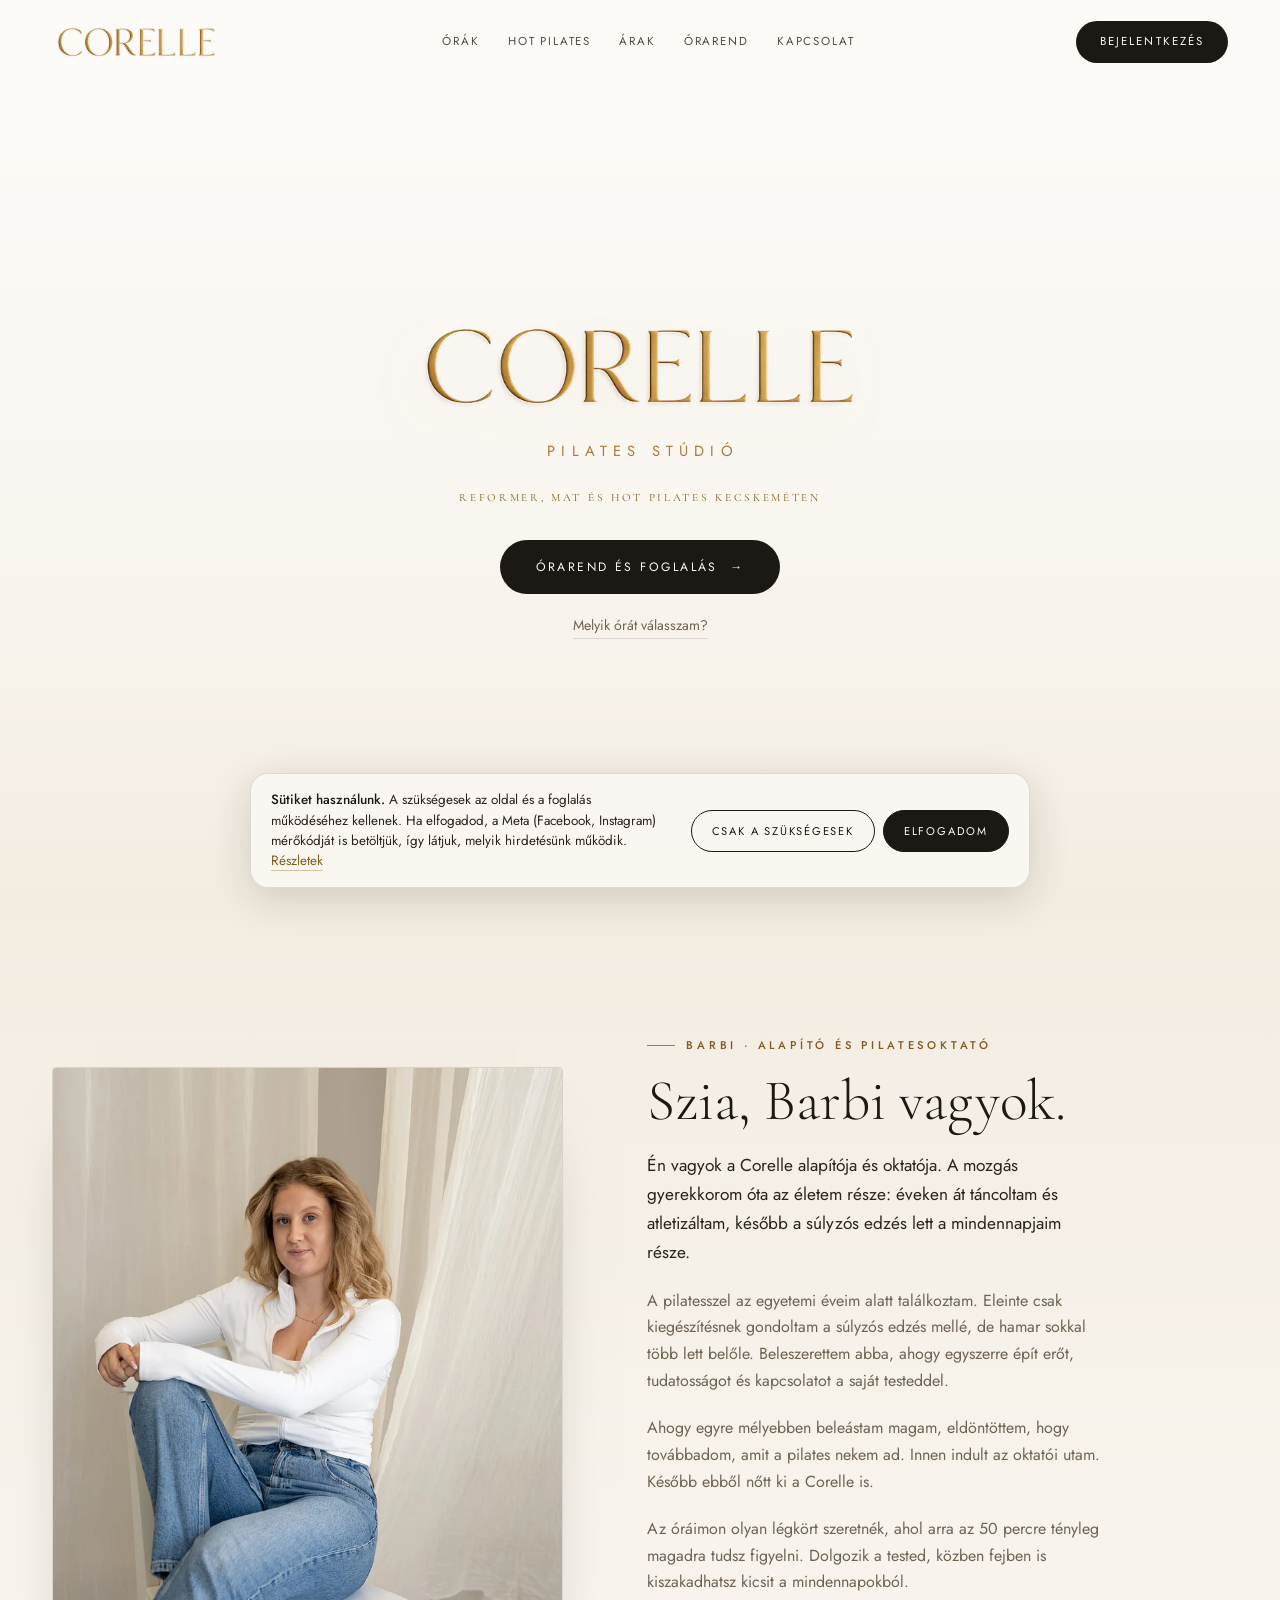
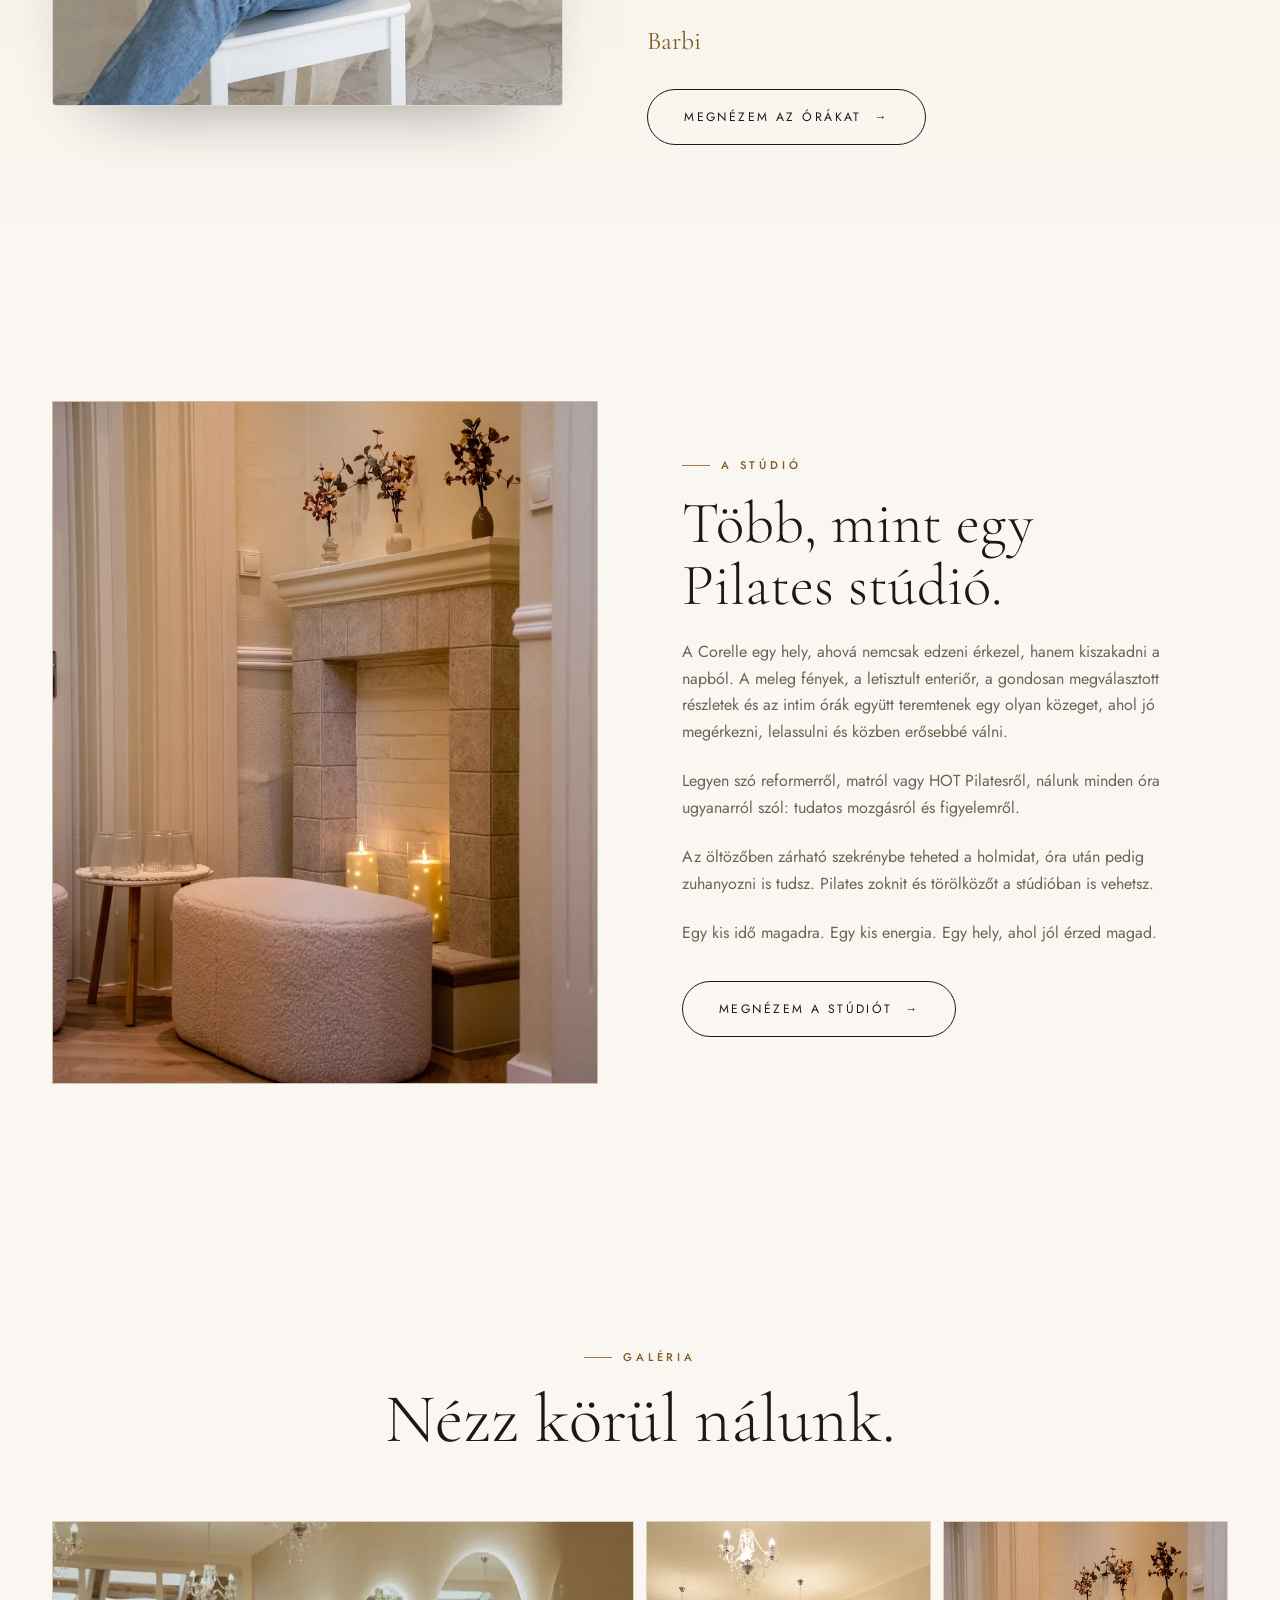
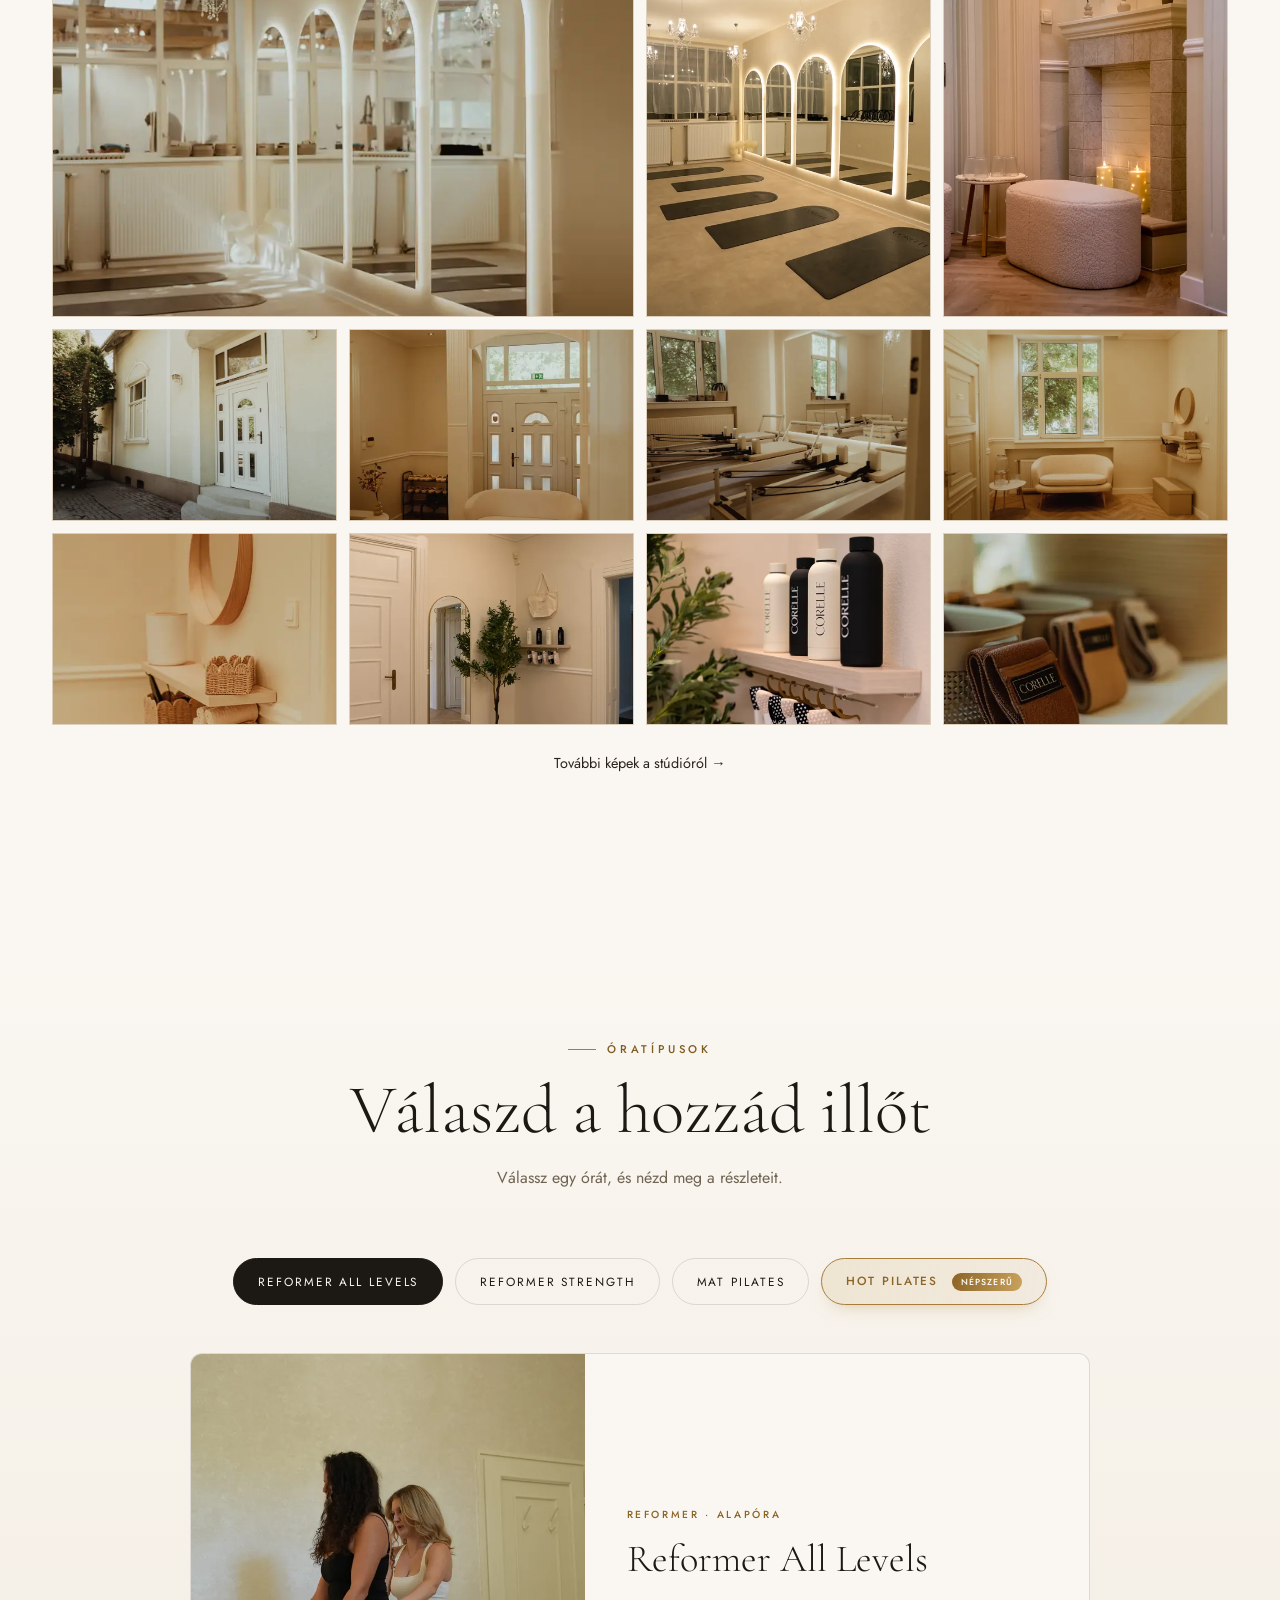
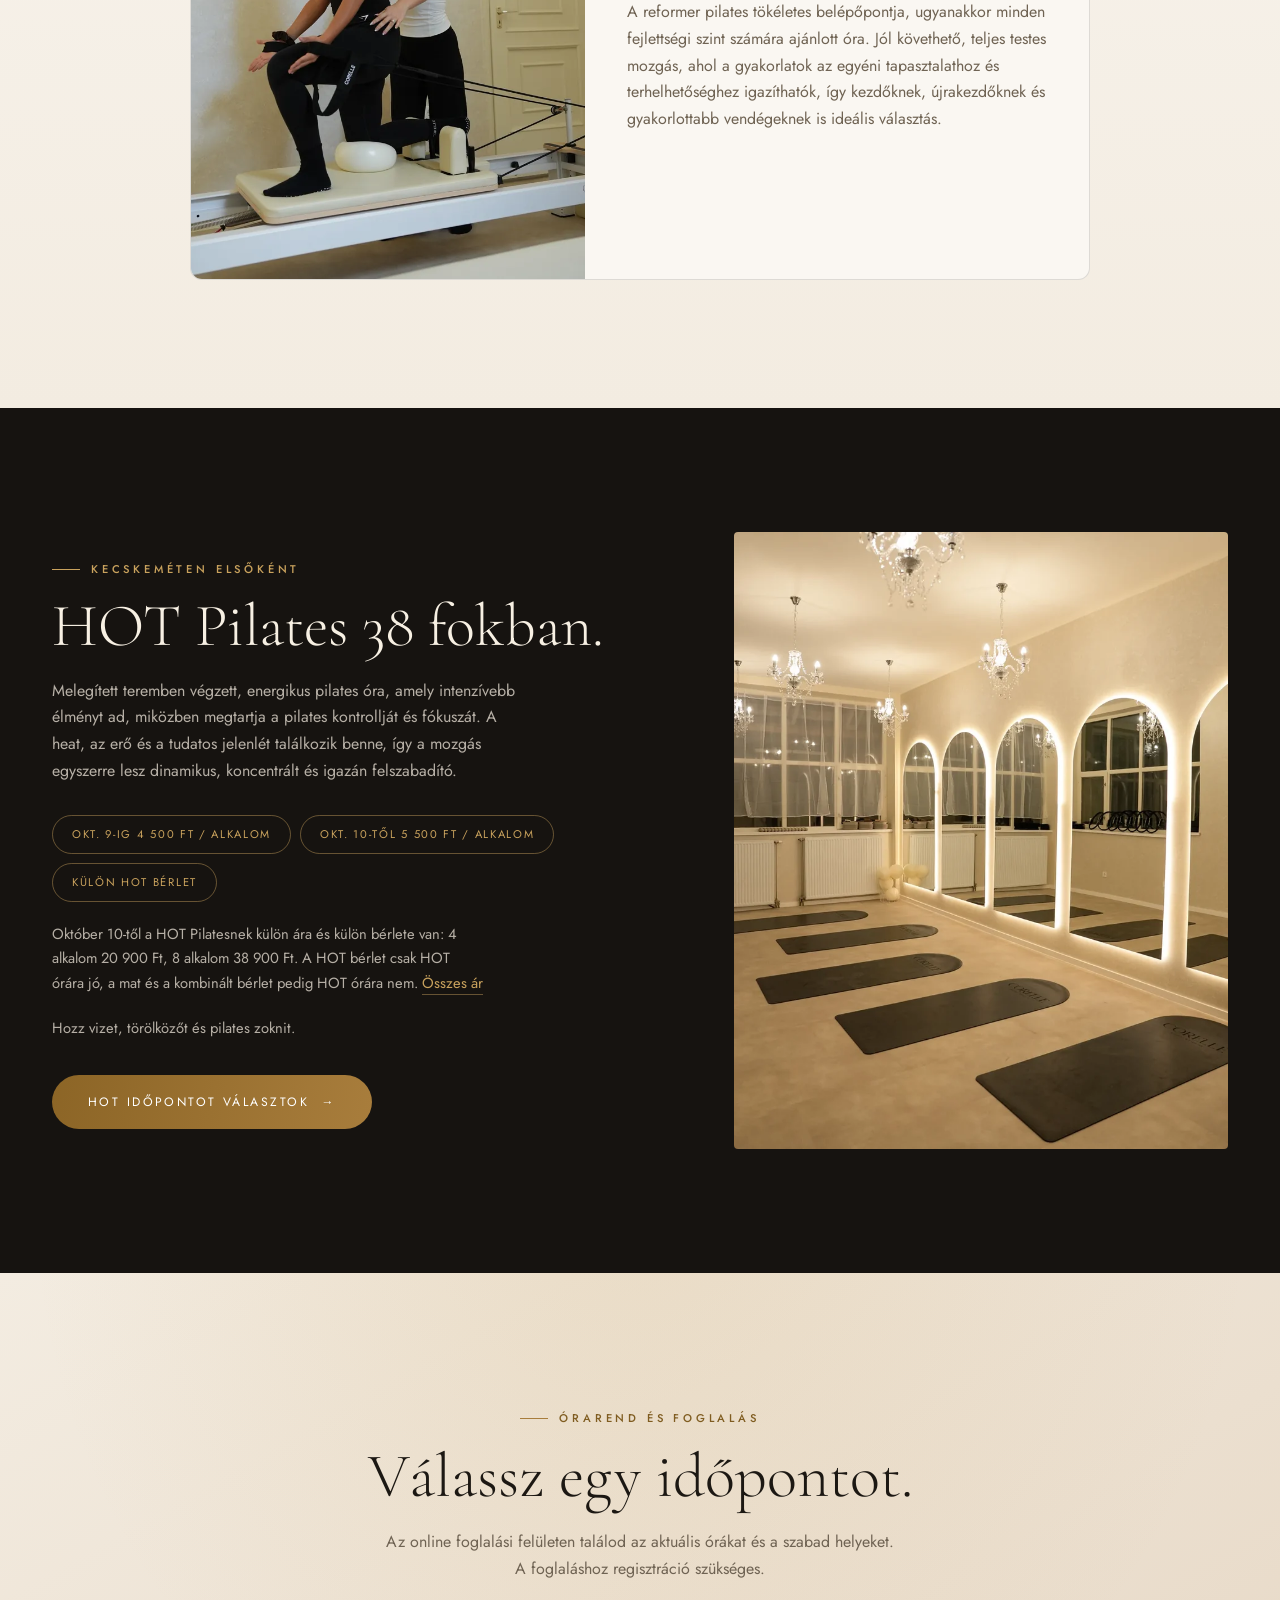
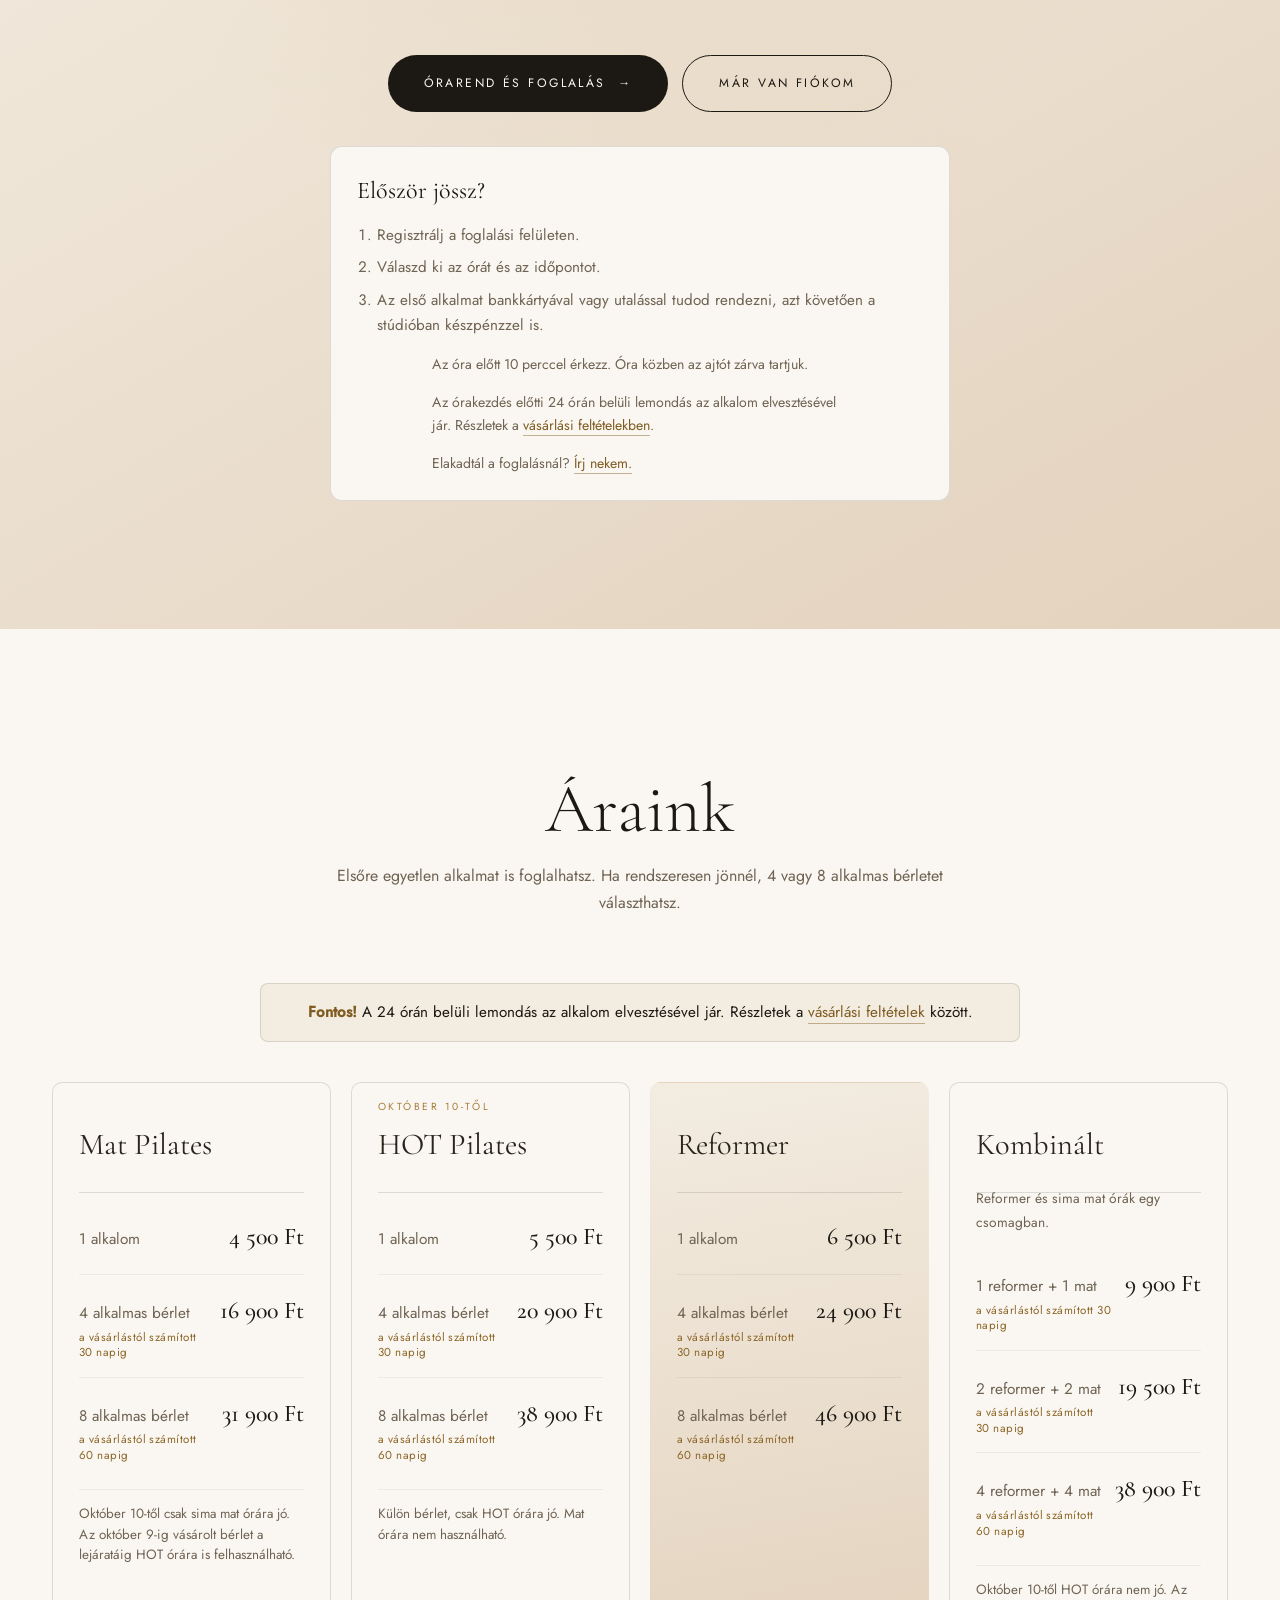
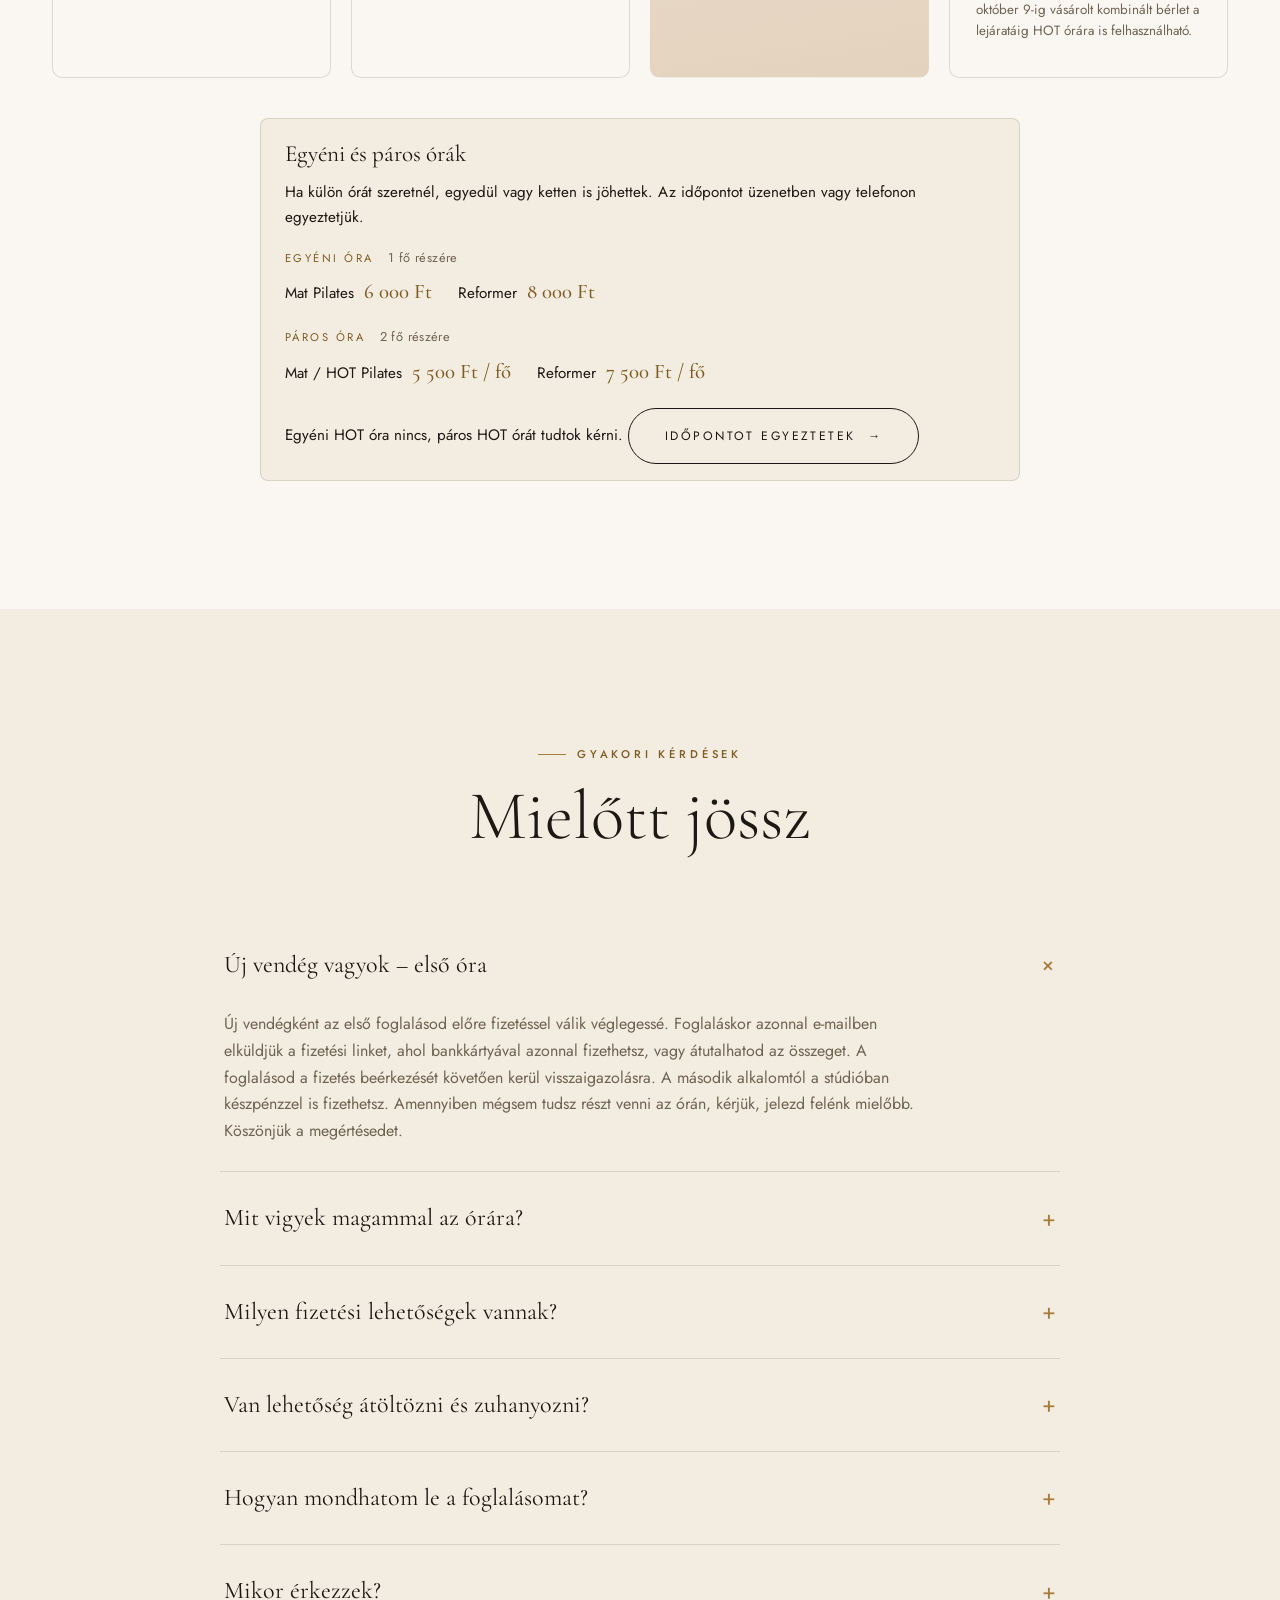
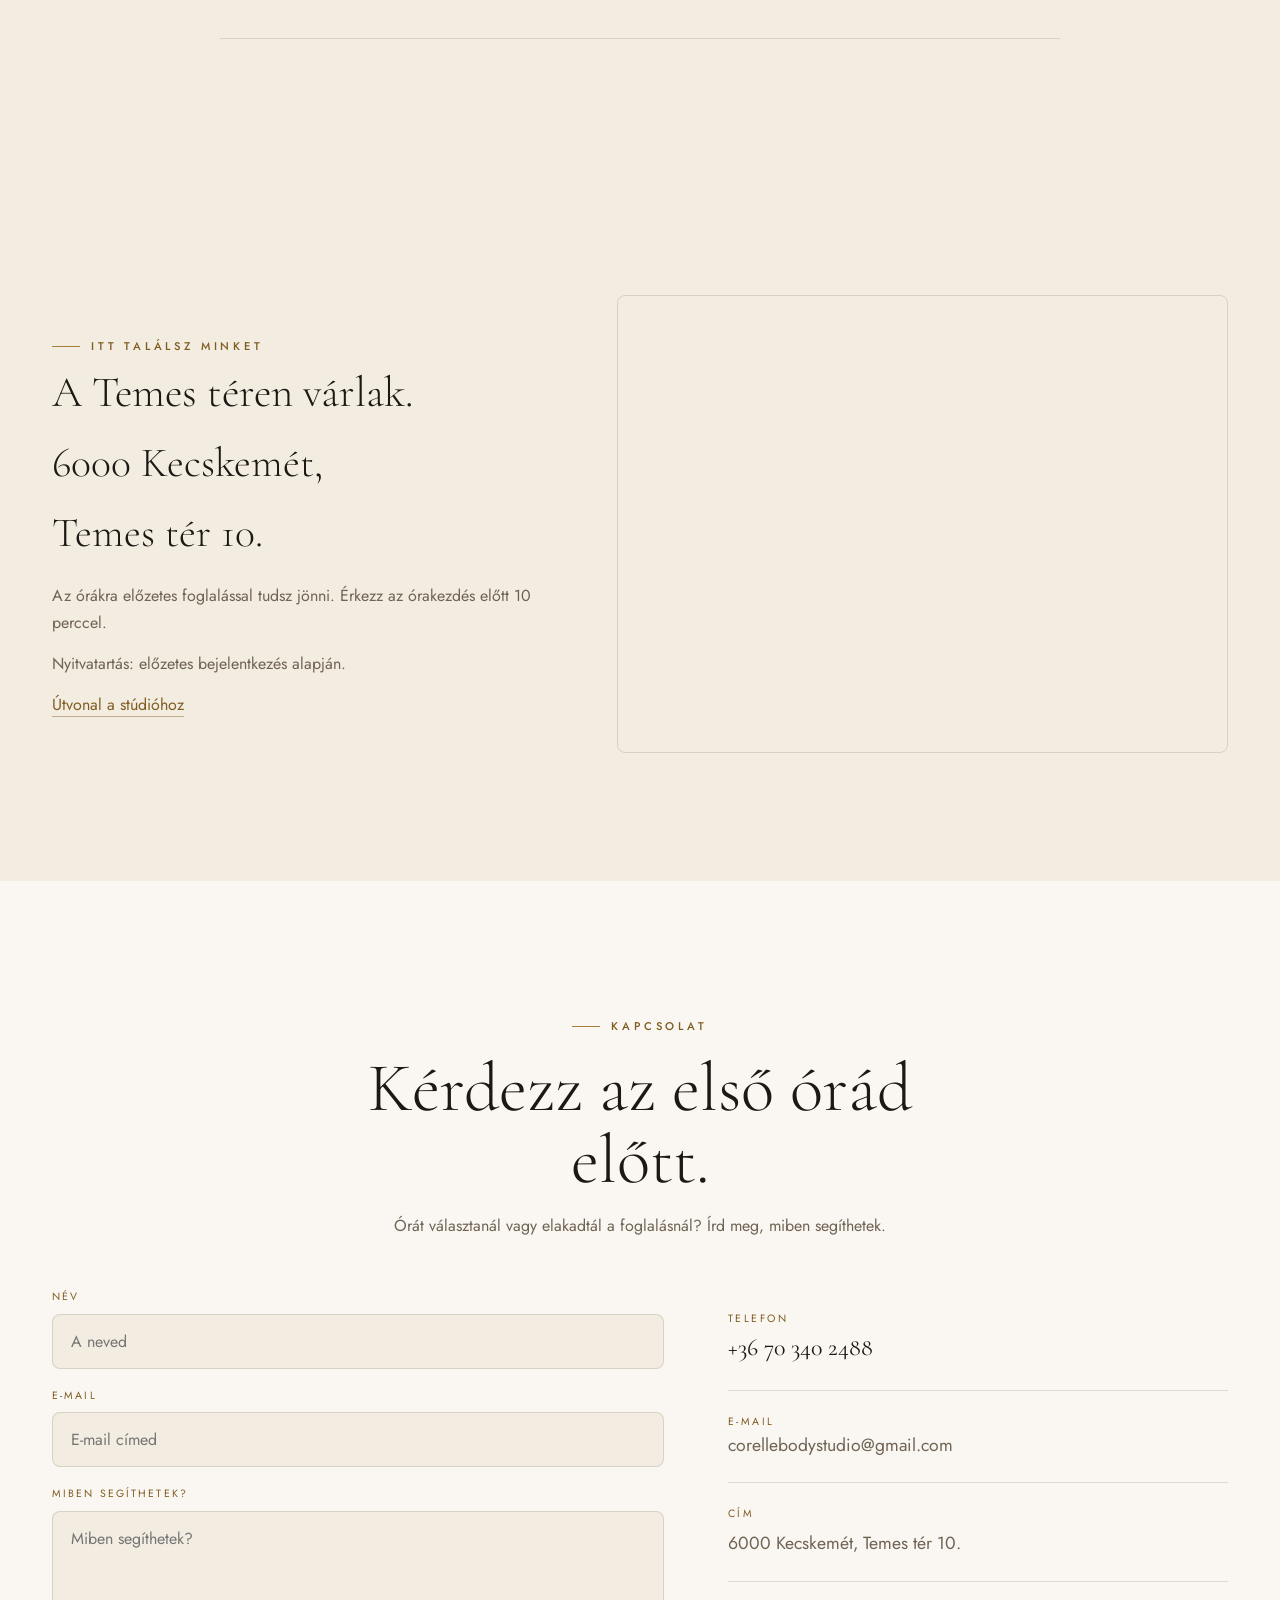
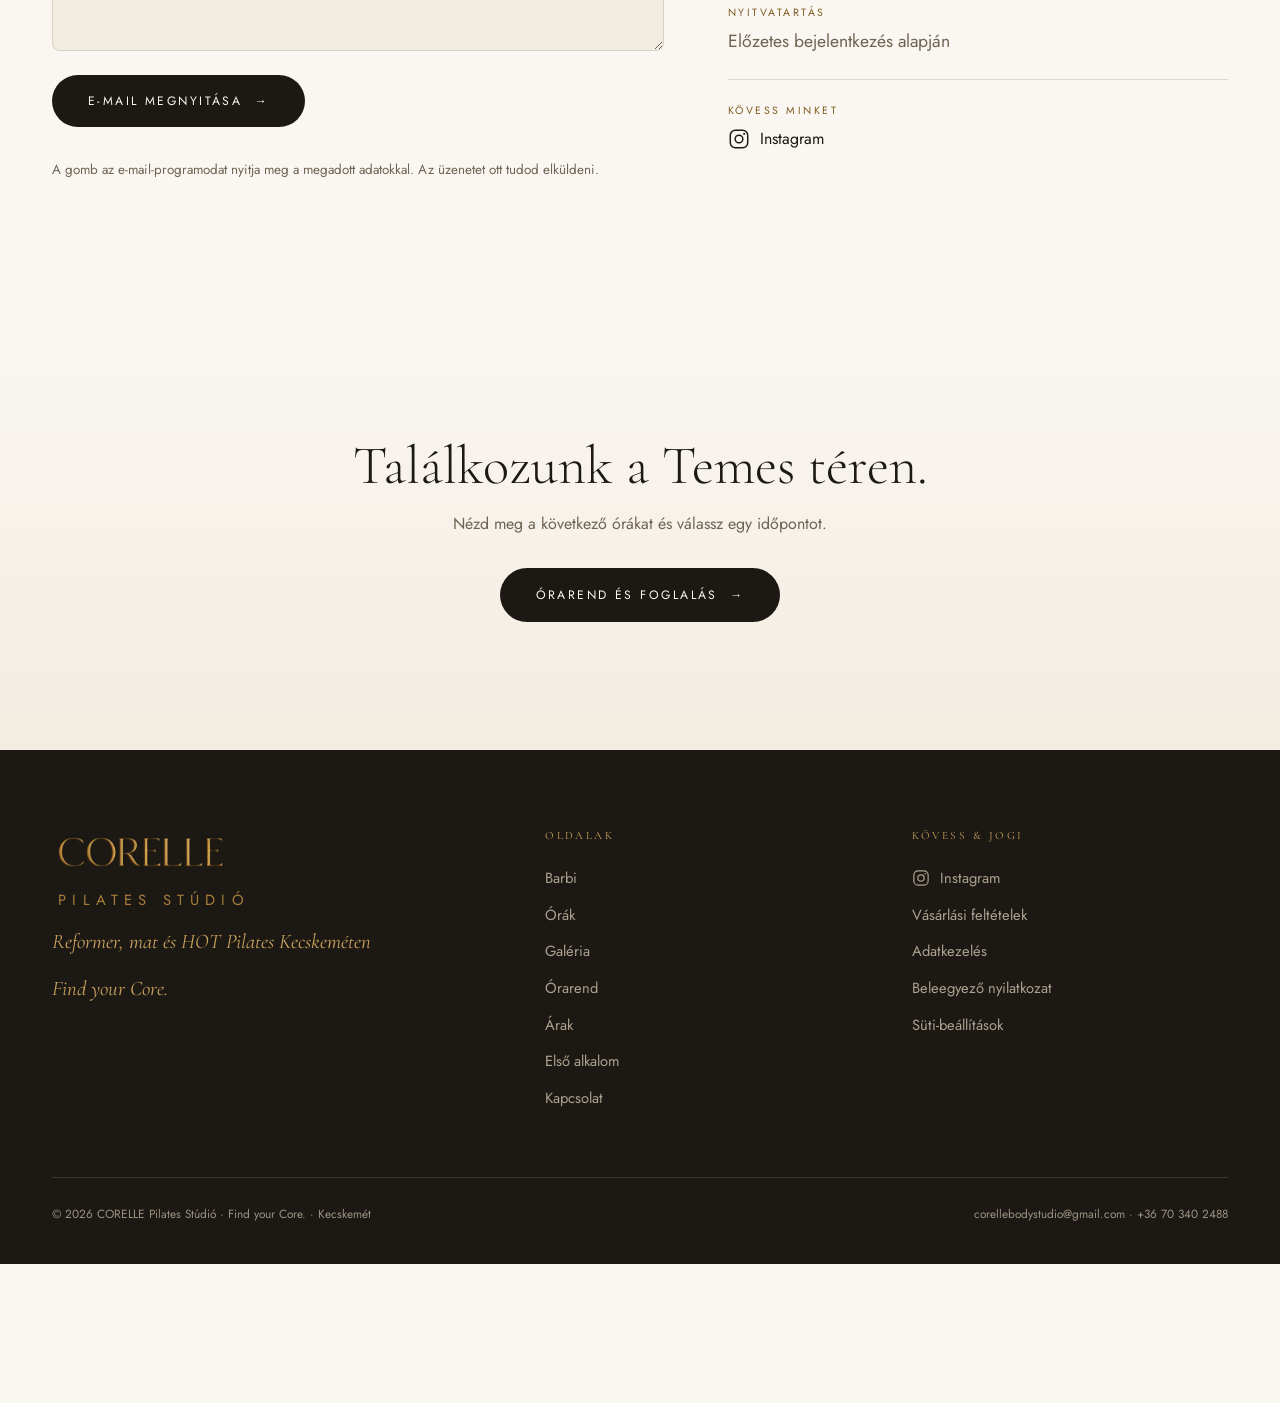
==== commit 2d0a638f: "Páros óra: az ár fejenként értendő, / fő a páros árak mellett (Barbi, 2026-10-09) Co-Authored-By: Cl" ====
--- a/index.html
+++ b/index.html
@@ -988,10 +988,10 @@
           </div>
         </div>
         <div class="pl-group">
-          <span class="pl-lbl">Páros óra <em>összesen 2 fő részére</em></span>
+          <span class="pl-lbl">Páros óra <em>2 fő részére</em></span>
           <div class="pl-prices">
-            <span>Mat / HOT Pilates <b>5&nbsp;500 Ft</b></span>
-            <span>Reformer <b>7&nbsp;500 Ft</b></span>
+            <span>Mat / HOT Pilates <b>5&nbsp;500 Ft&nbsp;/&nbsp;fő</b></span>
+            <span>Reformer <b>7&nbsp;500 Ft&nbsp;/&nbsp;fő</b></span>
           </div>
         </div>
         Egyéni HOT óra nincs, páros HOT órát tudtok kérni.
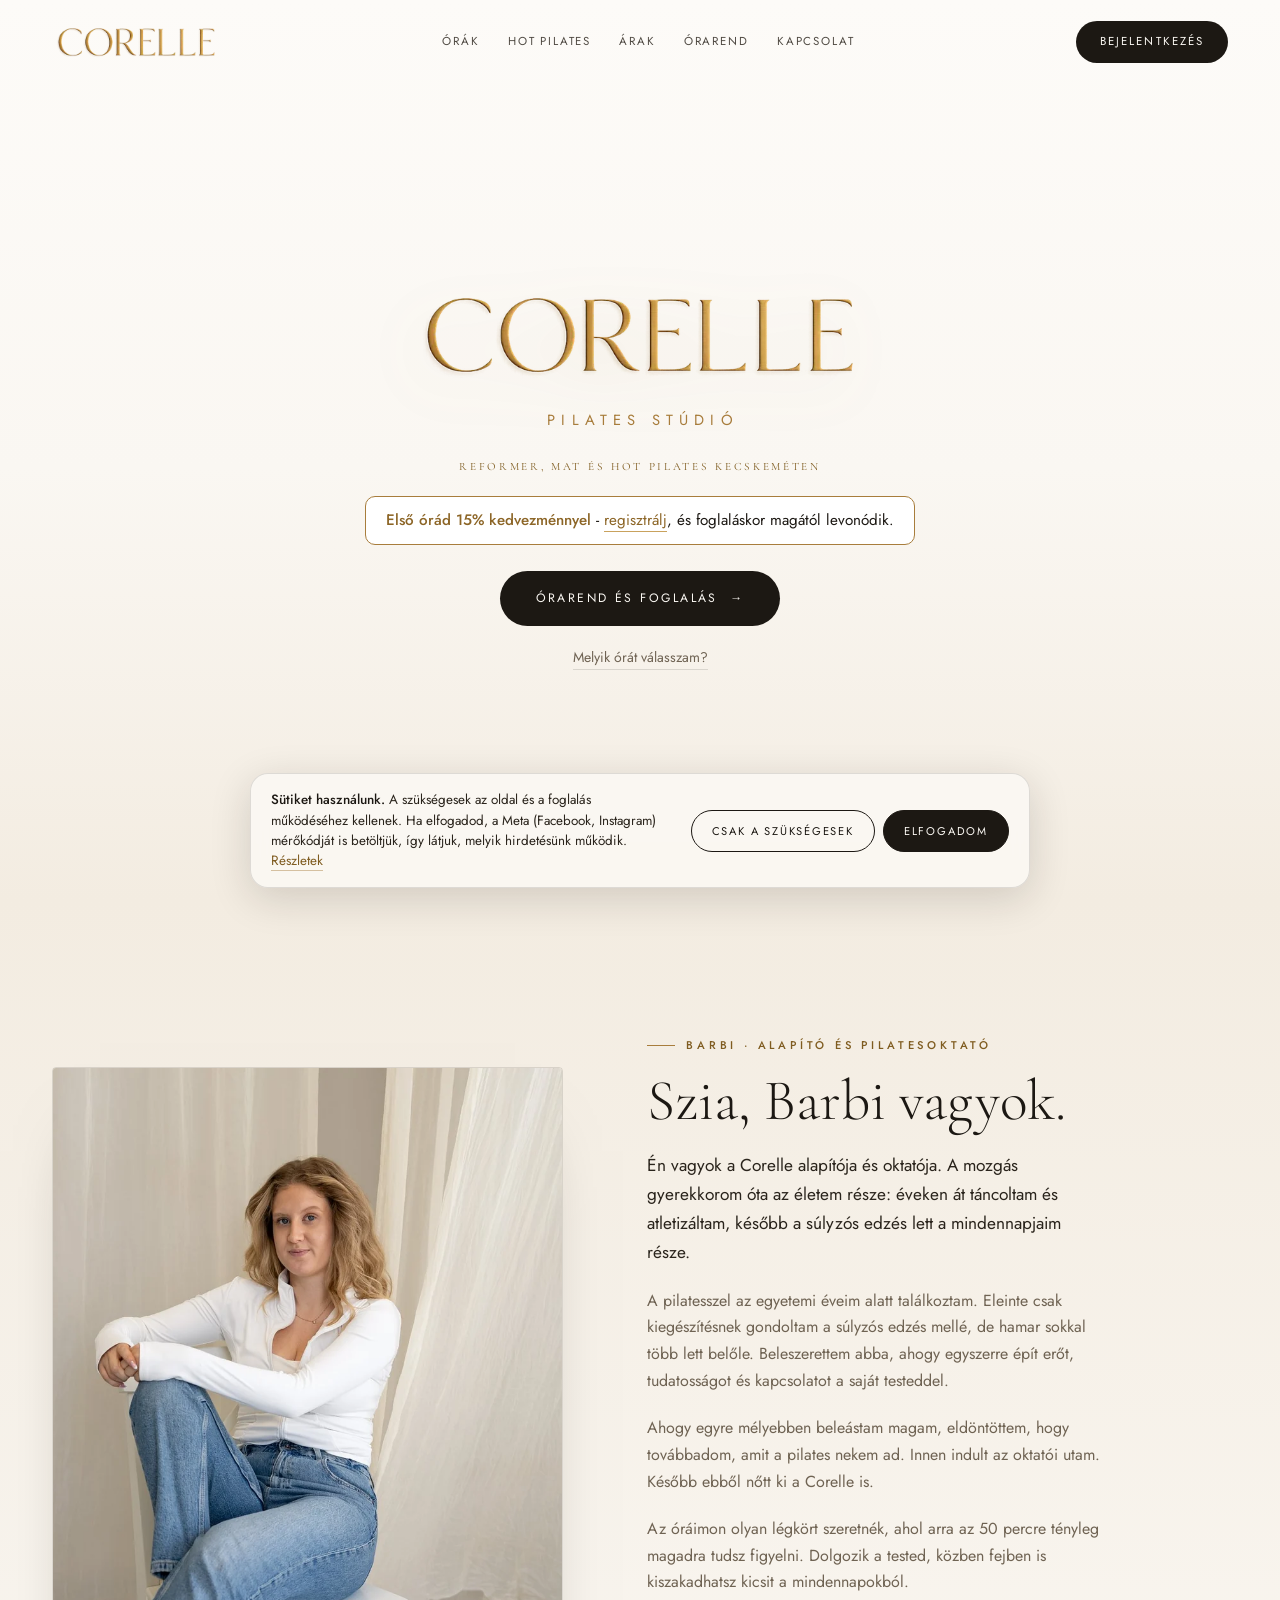
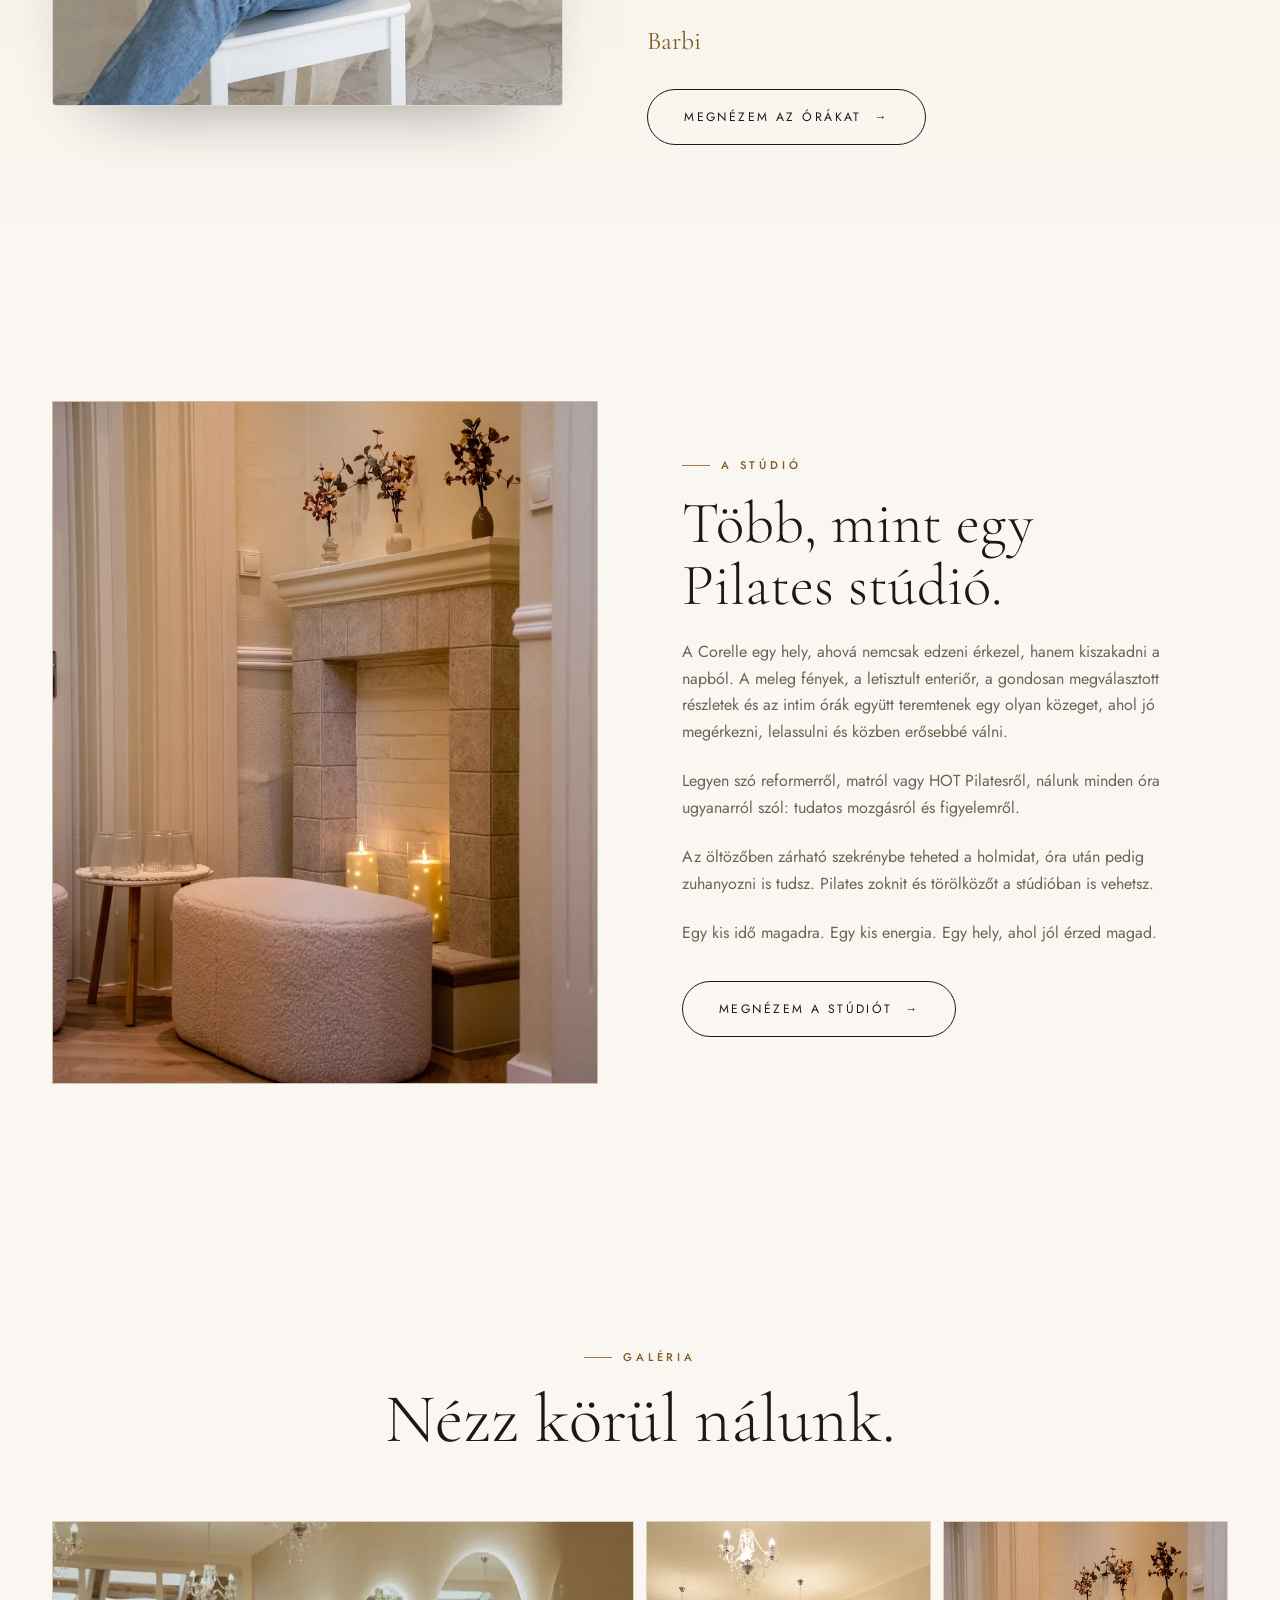
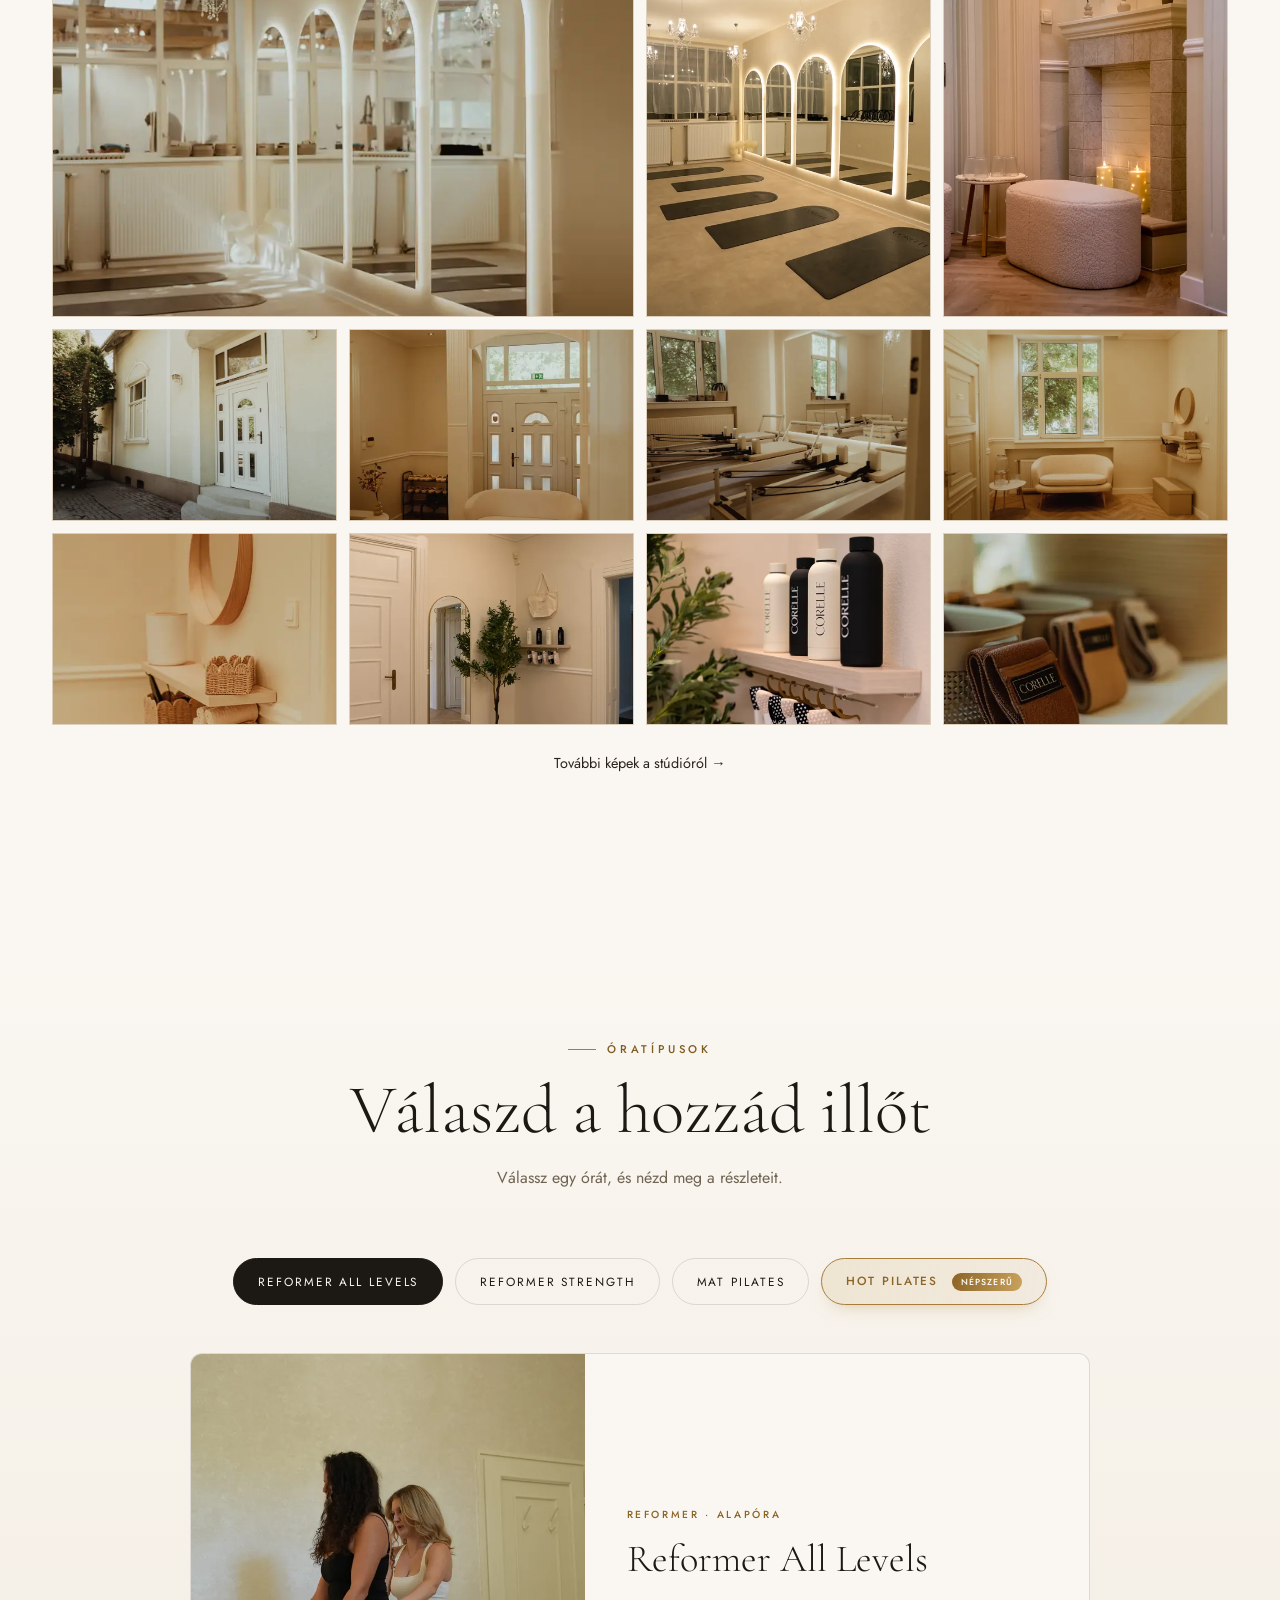
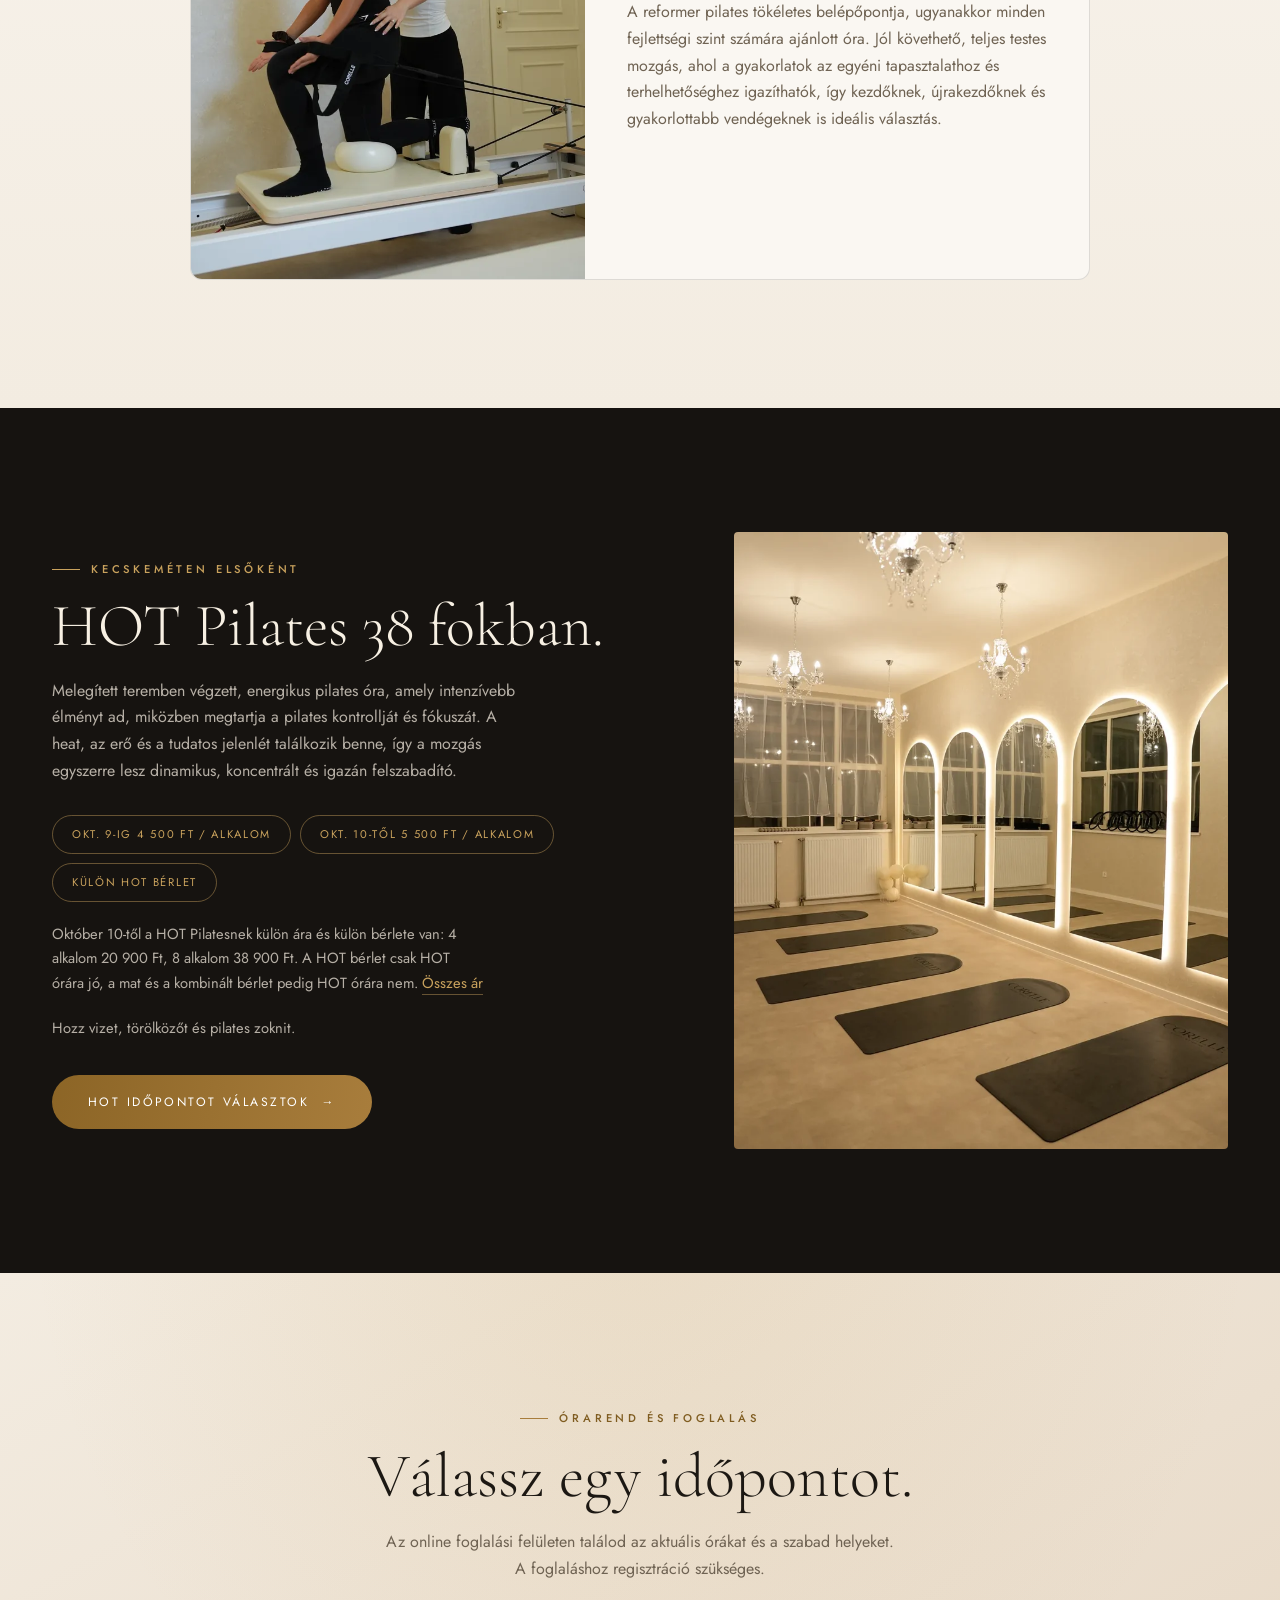
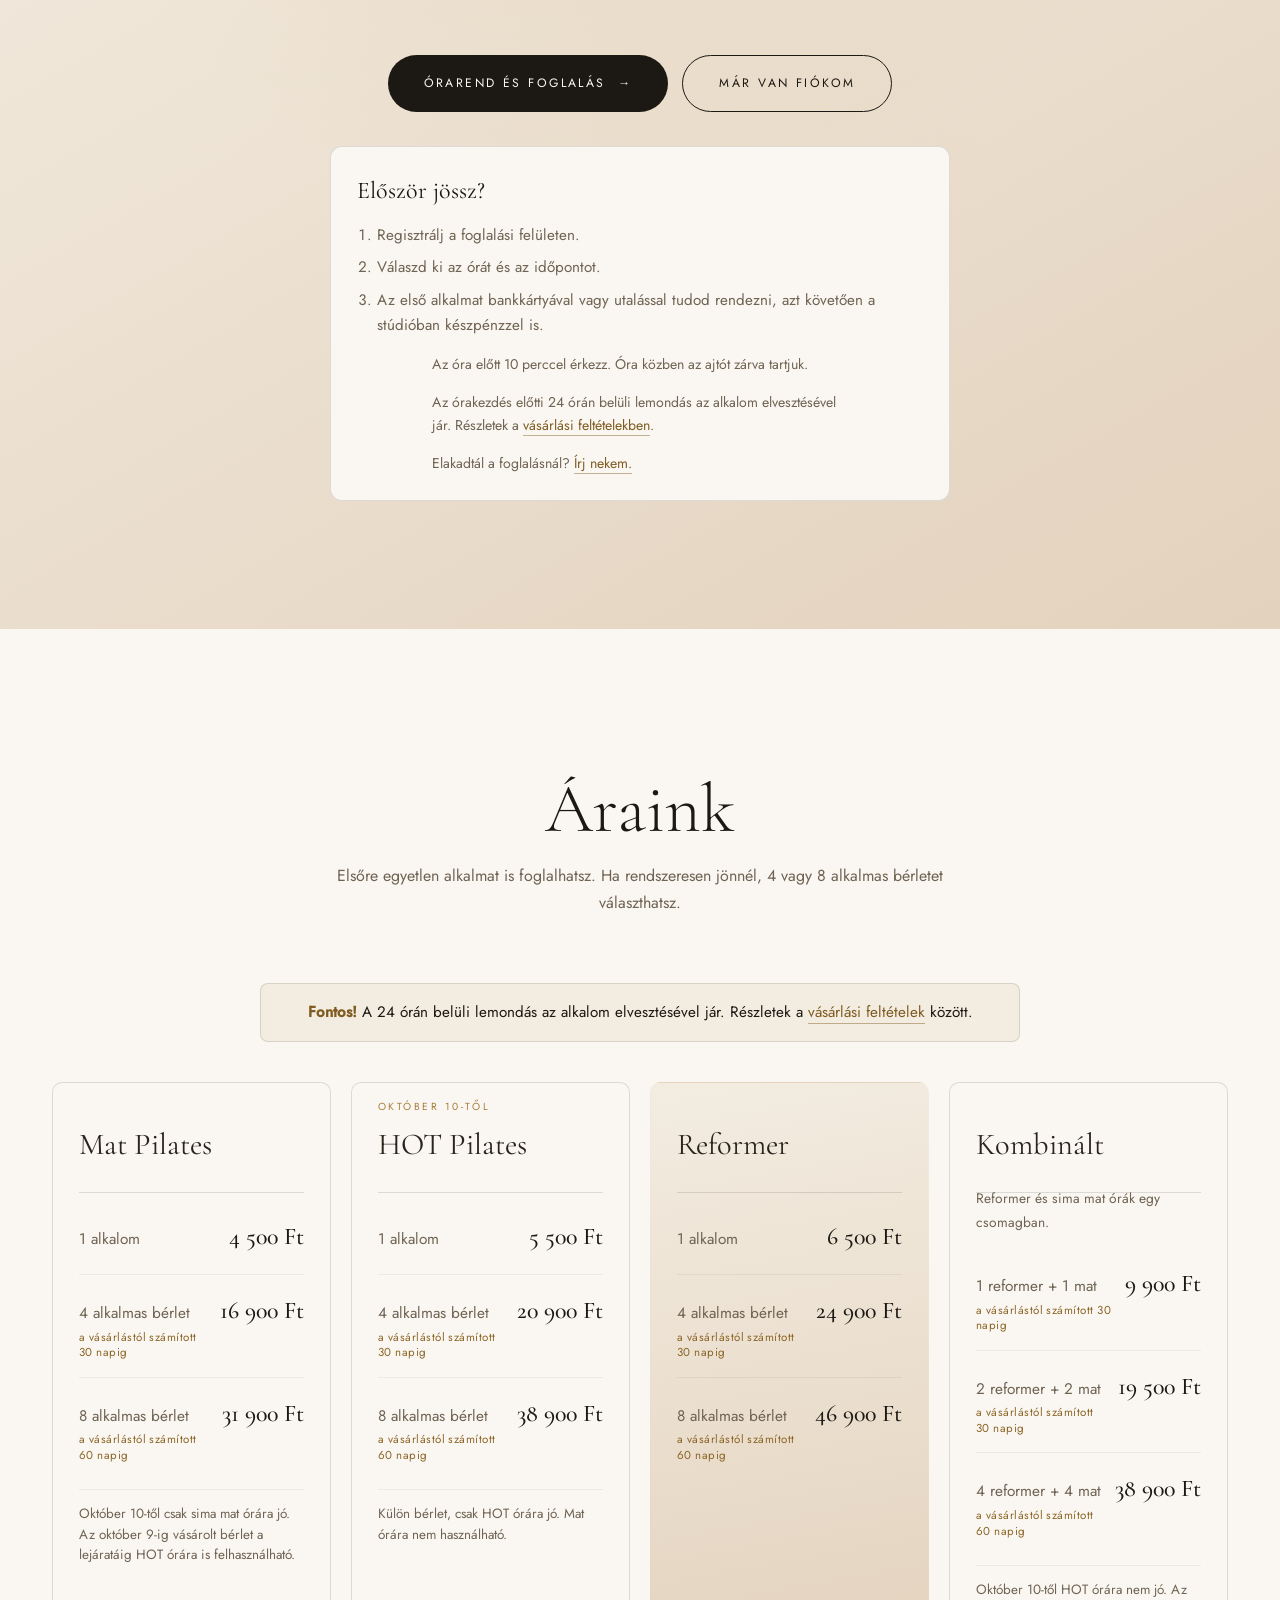
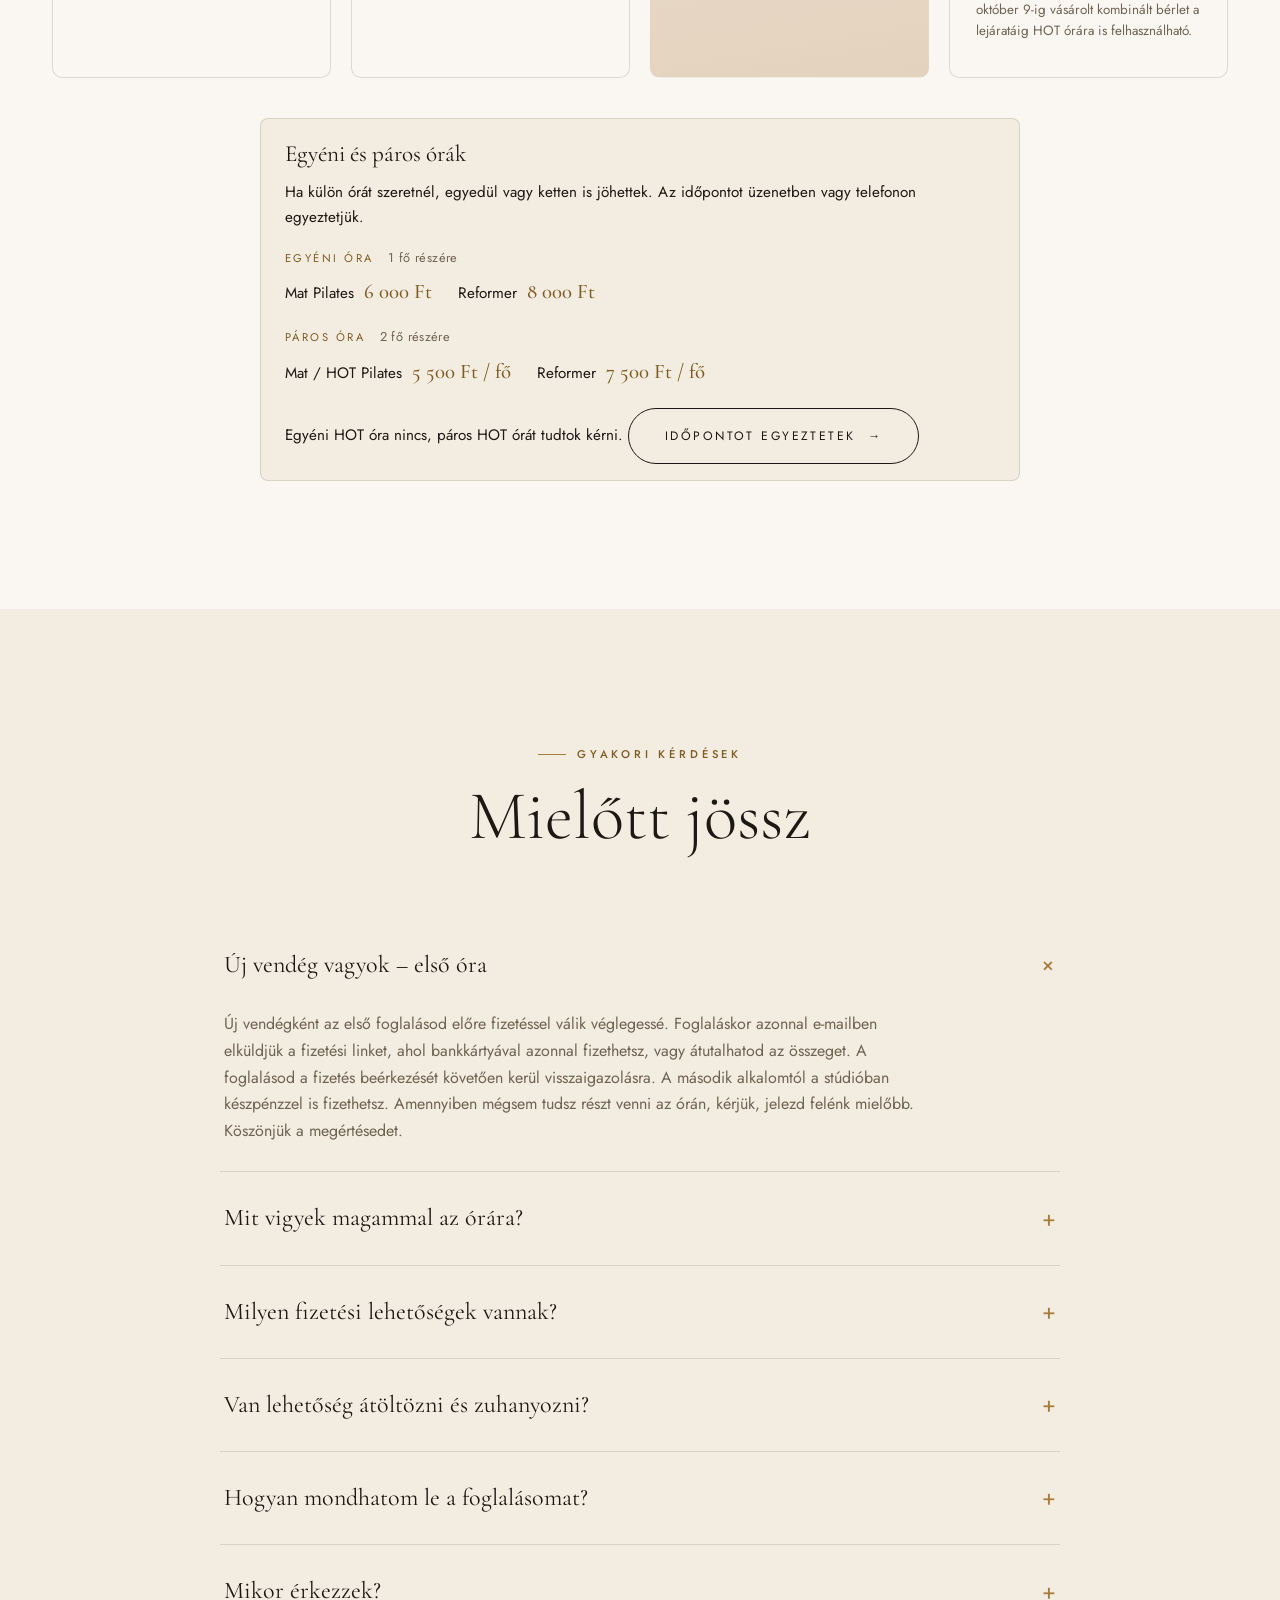
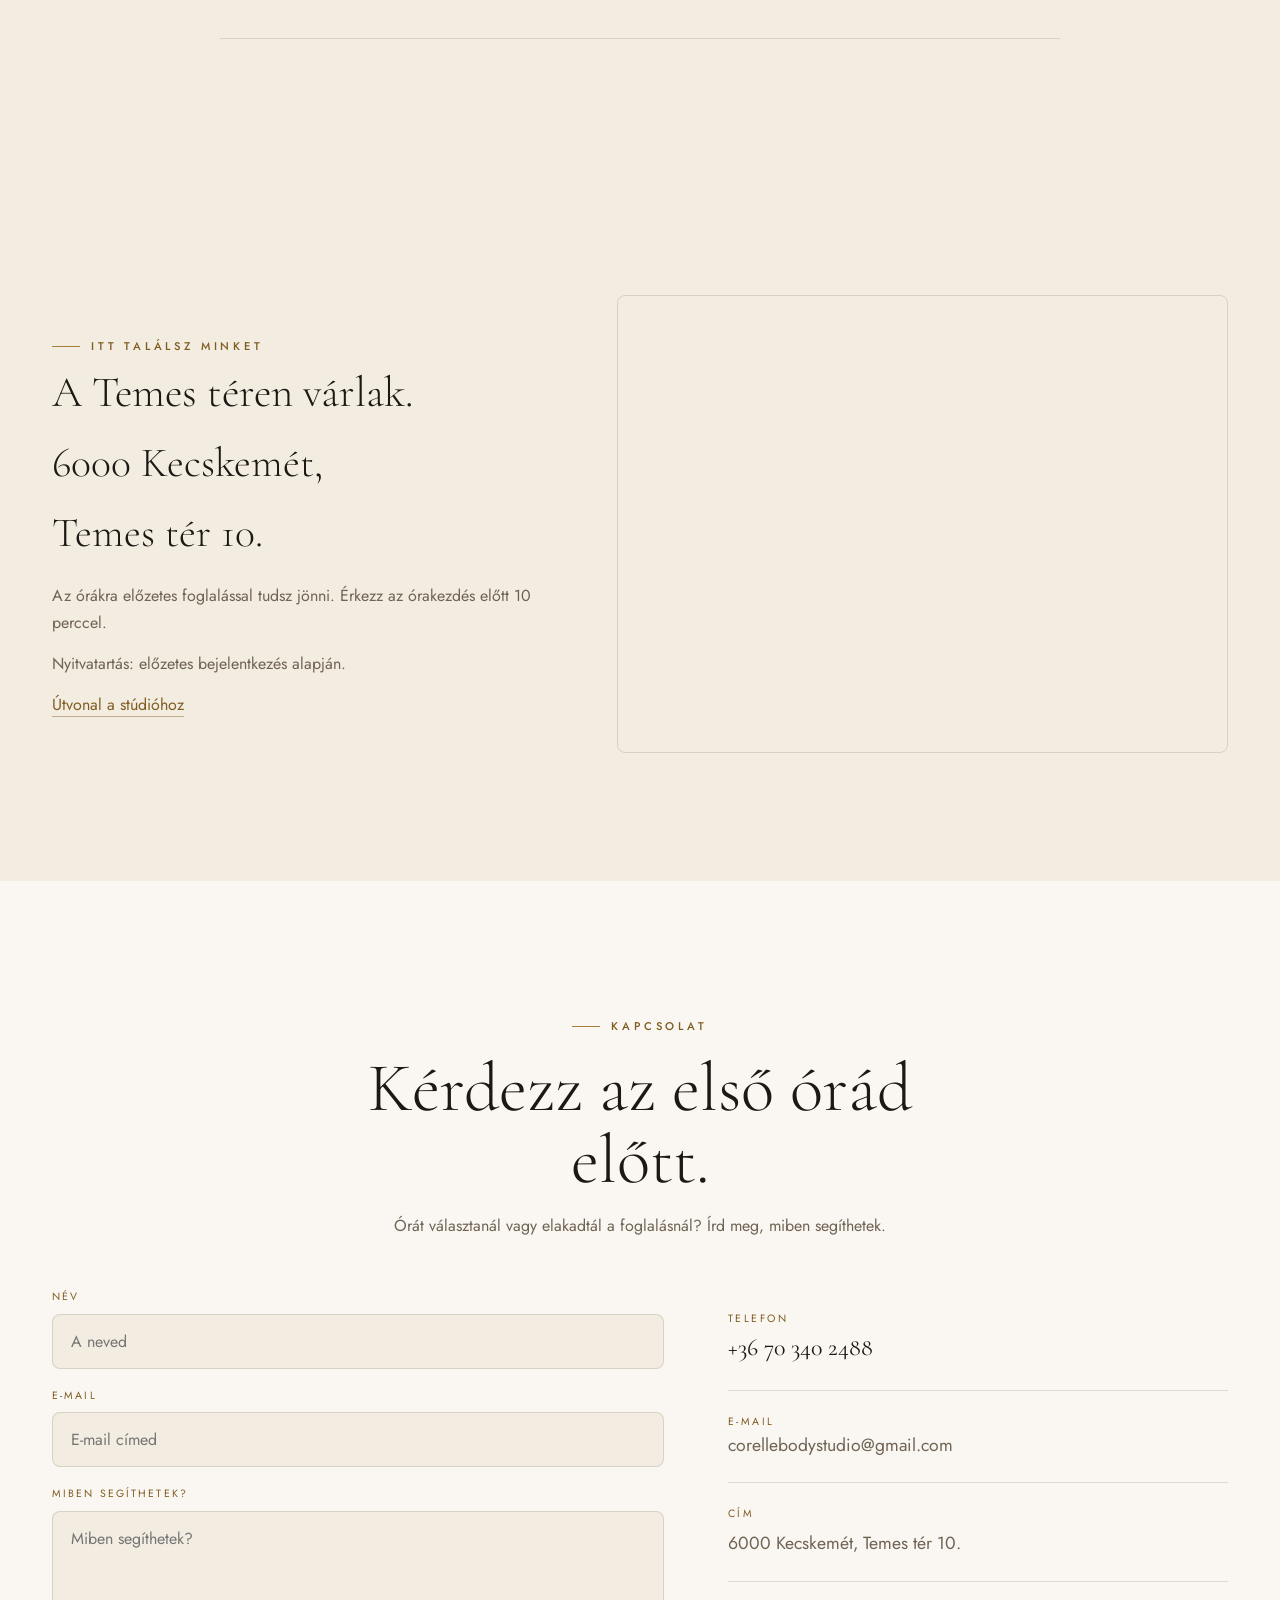
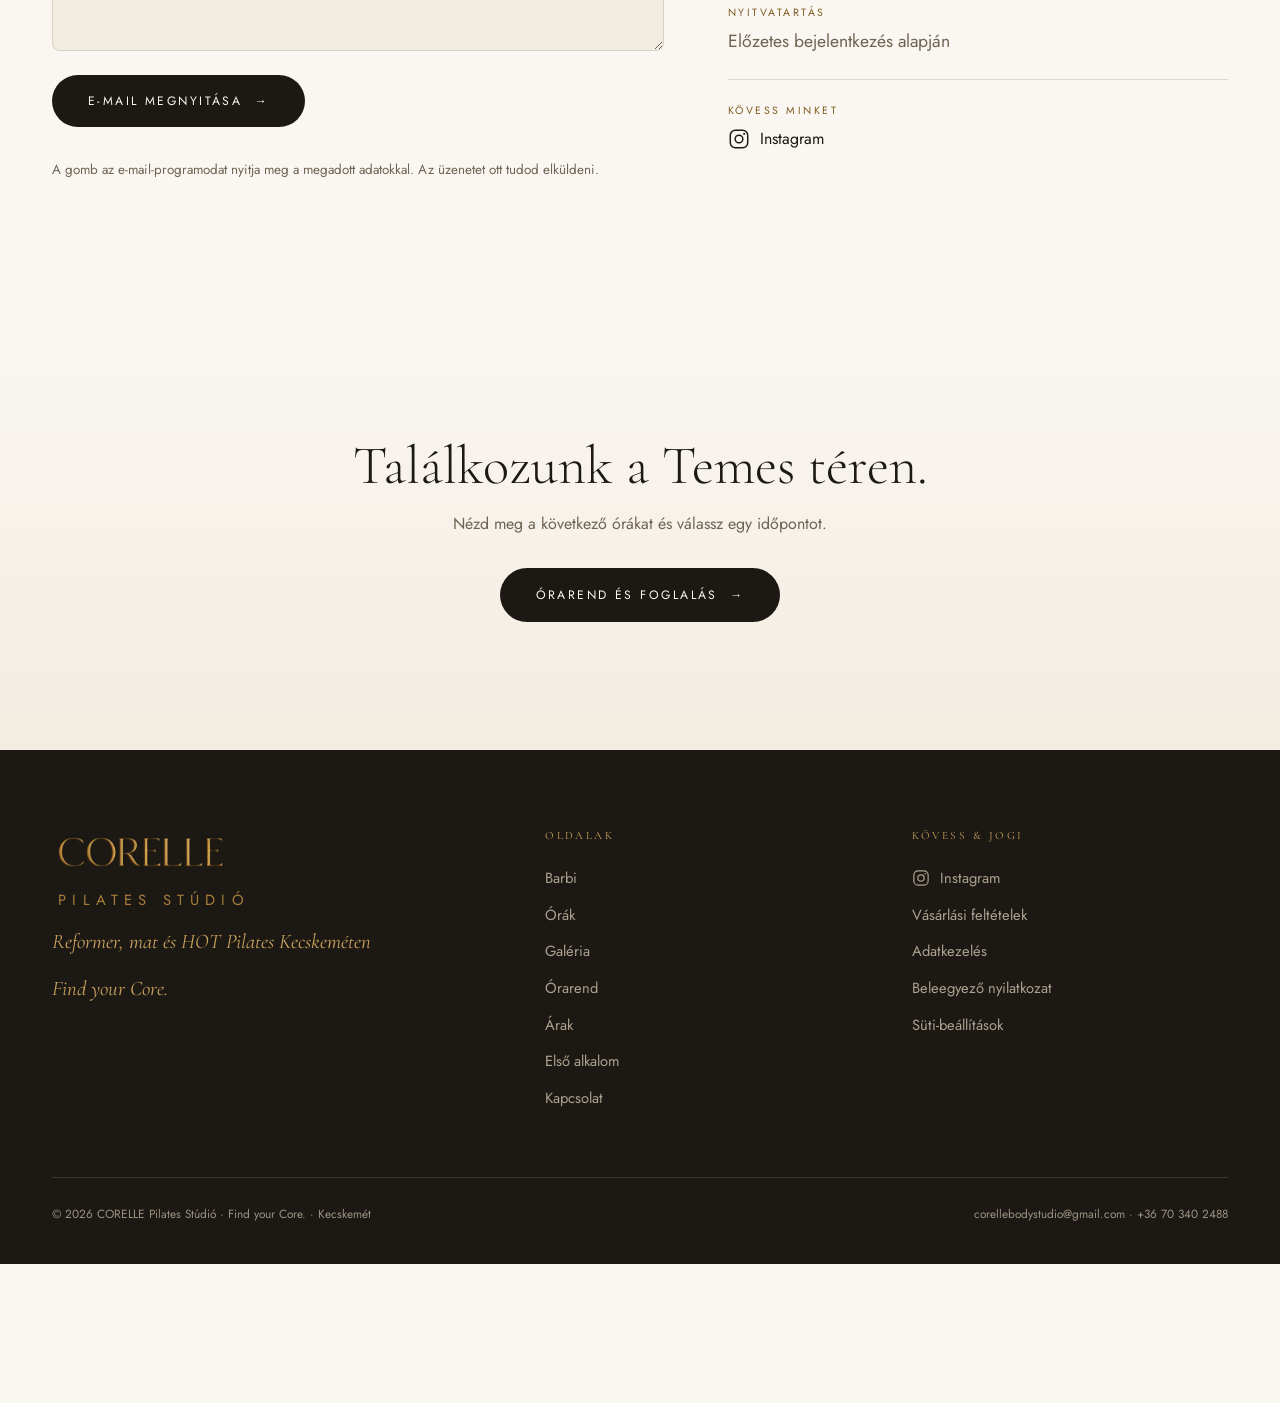
==== commit ecfaf2c9: "Nyitólap: első órás kedvezmény sáv a hero-ban (15%, regisztrációval, foglaláskor magától levonódik; " ====
--- a/index.html
+++ b/index.html
@@ -103,6 +103,11 @@
   .hero .sub{font-family:'Jost',sans-serif;color:var(--text);max-width:560px;margin:34px auto 0;font-size:clamp(1.05rem,2vw,1.28rem);font-weight:300;line-height:1.6;letter-spacing:.01em}
   .hero .sub2{margin-top:14px;font-size:clamp(.98rem,1.7vw,1.12rem);color:var(--muted)}
   .hero .btn{margin-top:36px}
+  /* első órás kedvezmény (Barbi, 2026-10-10: max 15%); a foglalási oldal is ezt hirdeti, a kupon a regisztrációnál jár */
+  .hero-offer{margin-top:24px;max-width:600px;text-wrap:balance;padding:12px 20px;border:1px solid var(--gold);border-radius:10px;background:#fff;font-size:.95rem;line-height:1.5;color:var(--ink)}
+  .hero-offer b{color:var(--gold-deep);font-weight:500}
+  .hero-offer a{color:var(--gold-deep);border-bottom:1px solid var(--gold-soft)}
+  .hero-offer + .btn{margin-top:26px}
 
   /* GÖRGETÉSRE GURULÓ VIDEÓ: asztalon nagy 4:3-as keret (a képernyő magasságához igazítva, a fejléc alá is befér),
      telefonon teljes szélességű álló 4:5 */
@@ -708,6 +713,7 @@
       <span class="brand-tag">Pilates Stúdió</span>
     </div>
     <h1 class="hero-eyebrow">Reformer, mat és HOT Pilates Kecskeméten</h1>
+    <p class="hero-offer"><b>Első órád 15% kedvezménnyel</b> - <a href="https://foglalas.corelle.hu/regisztracio">regisztrálj</a>, és foglaláskor magától levonódik.</p>
     <a href="https://foglalas.corelle.hu/foglalas" class="btn">Órarend és foglalás <span class="arrow">&rarr;</span></a>
     <a href="#classes" class="hero-link">Melyik órát válasszam?</a>
   </section>
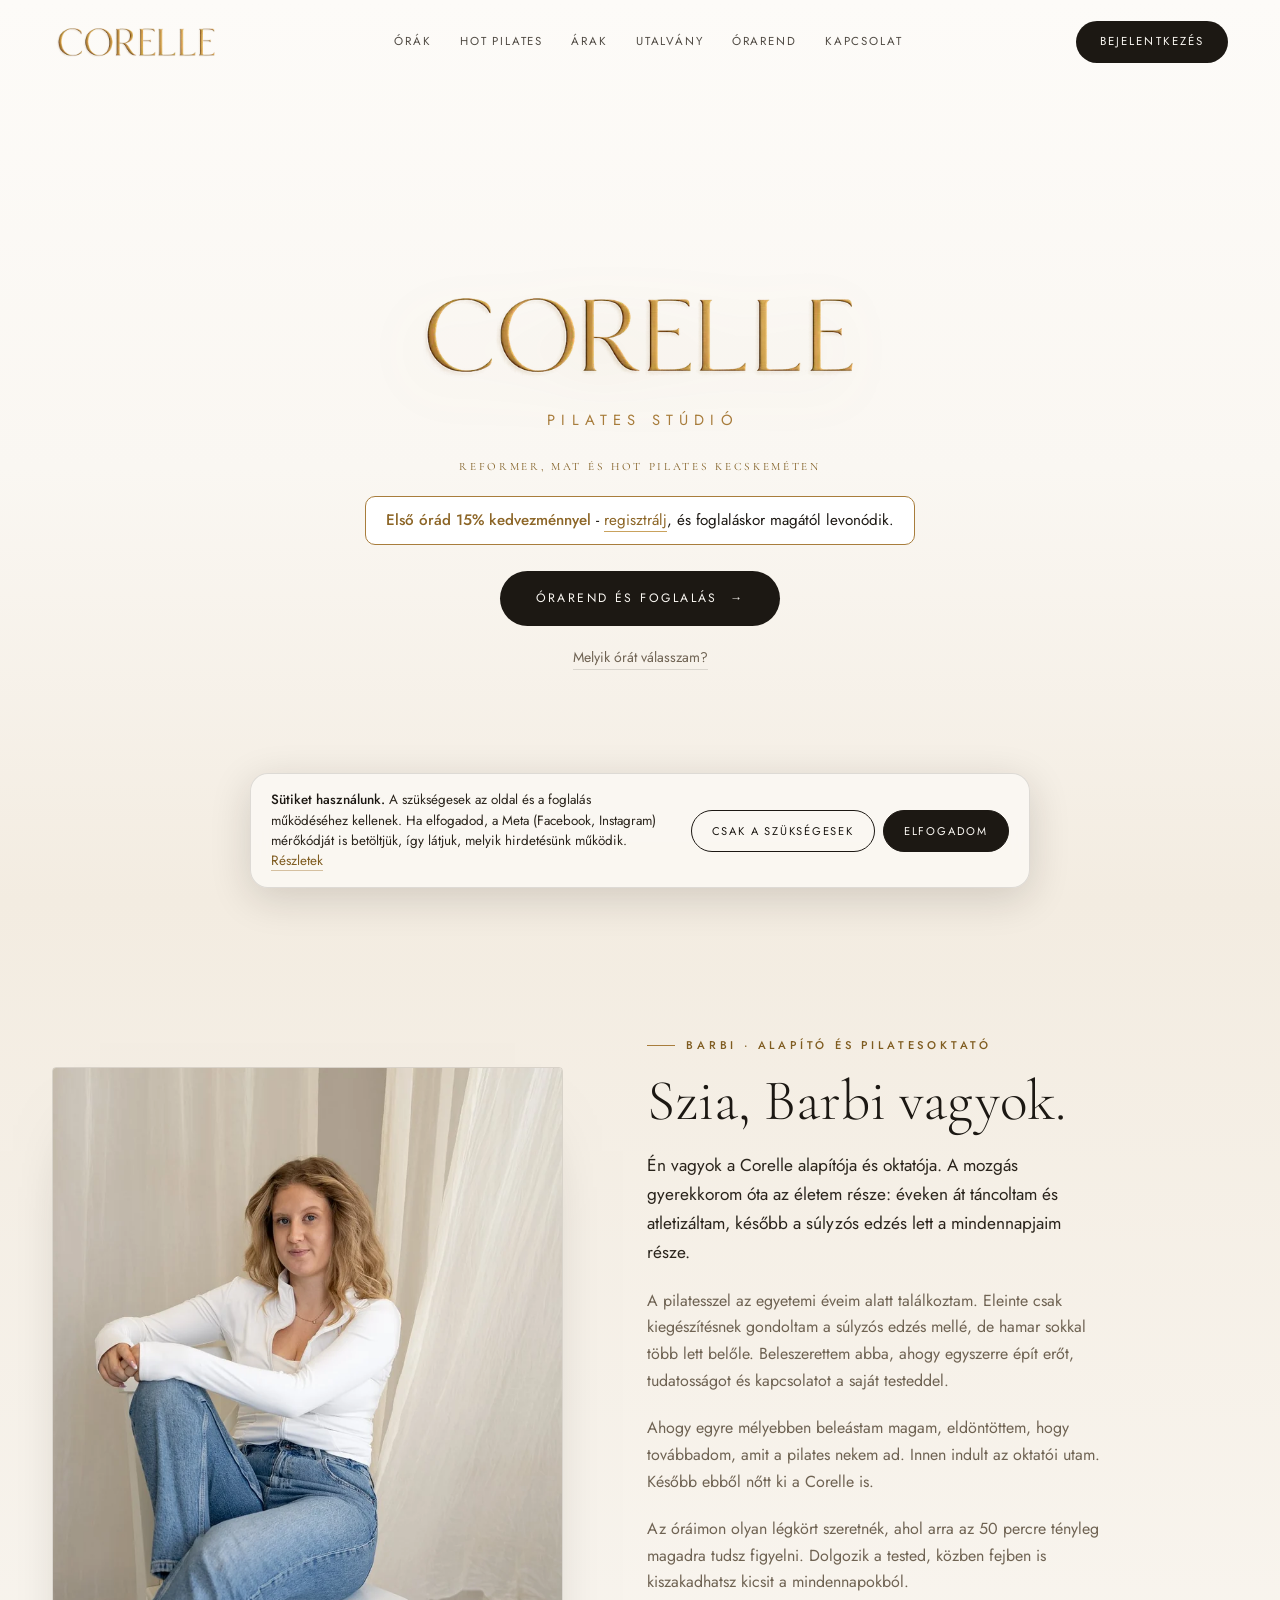
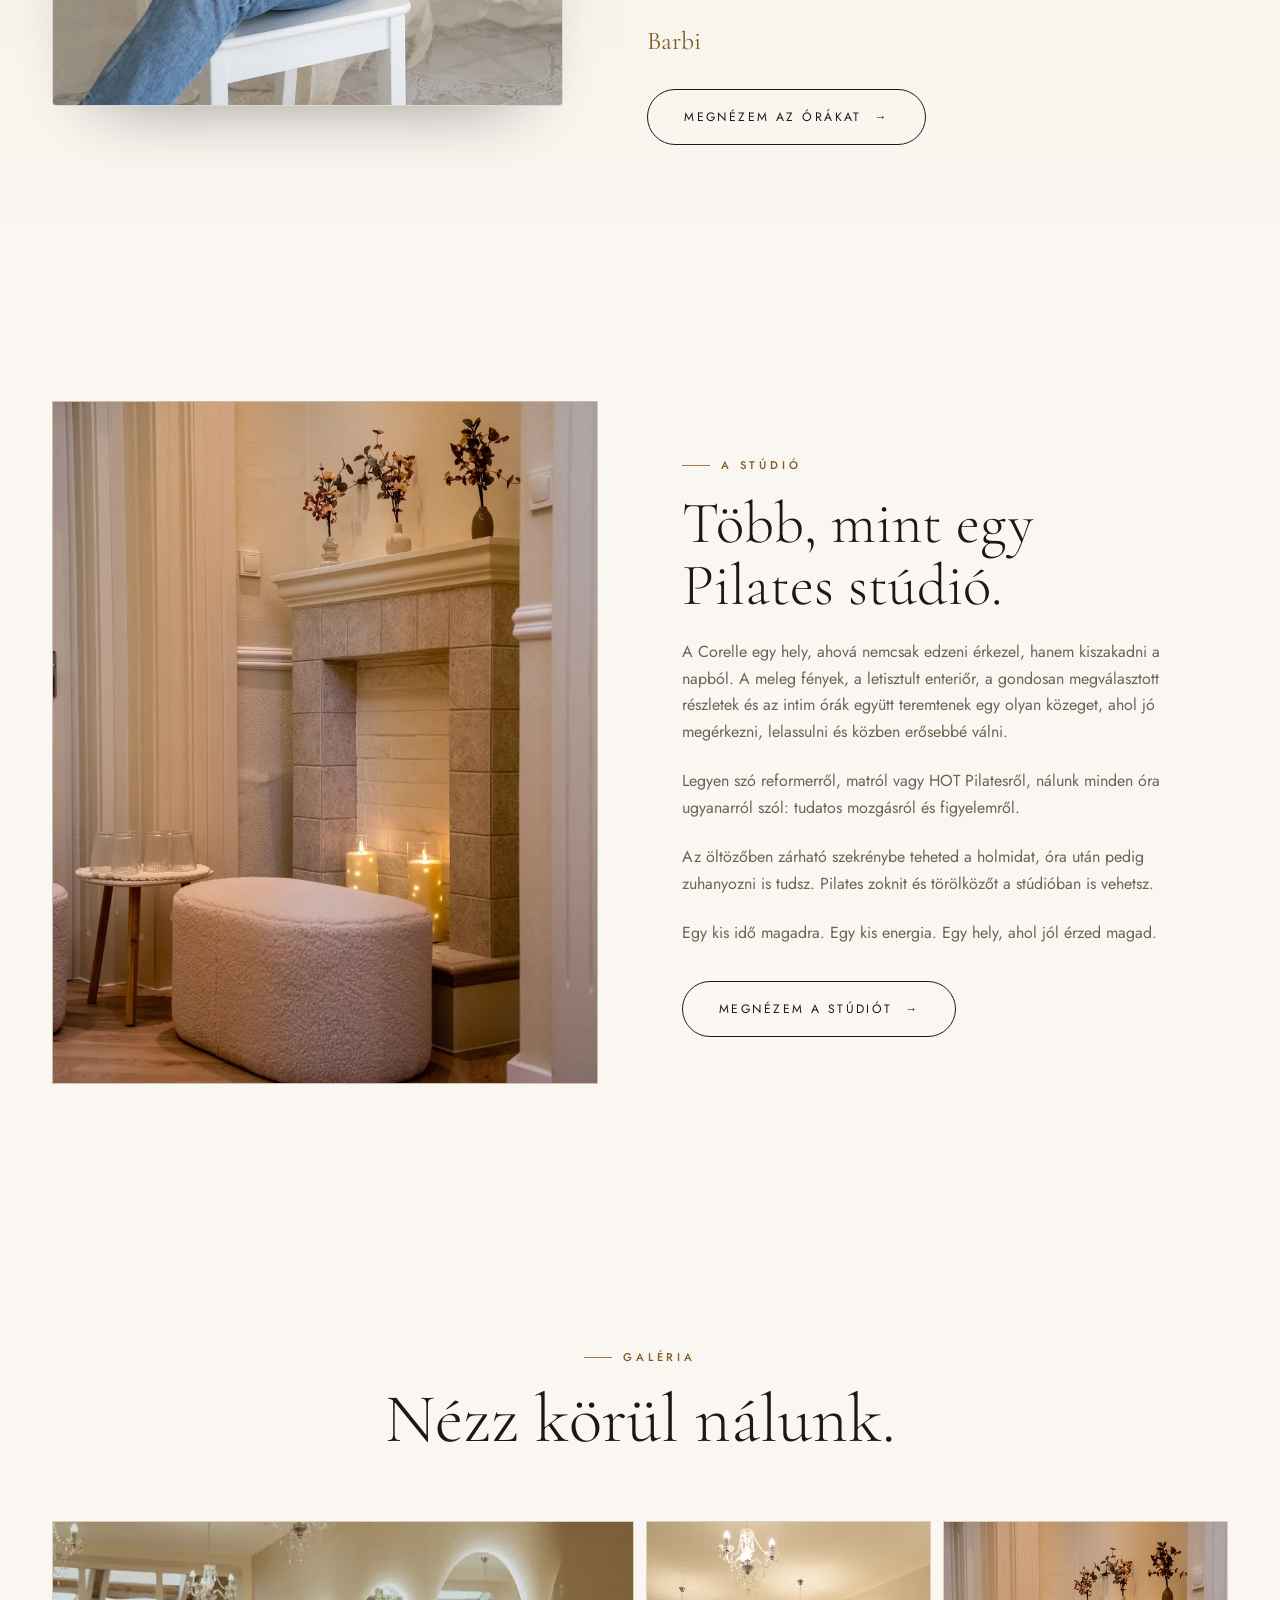
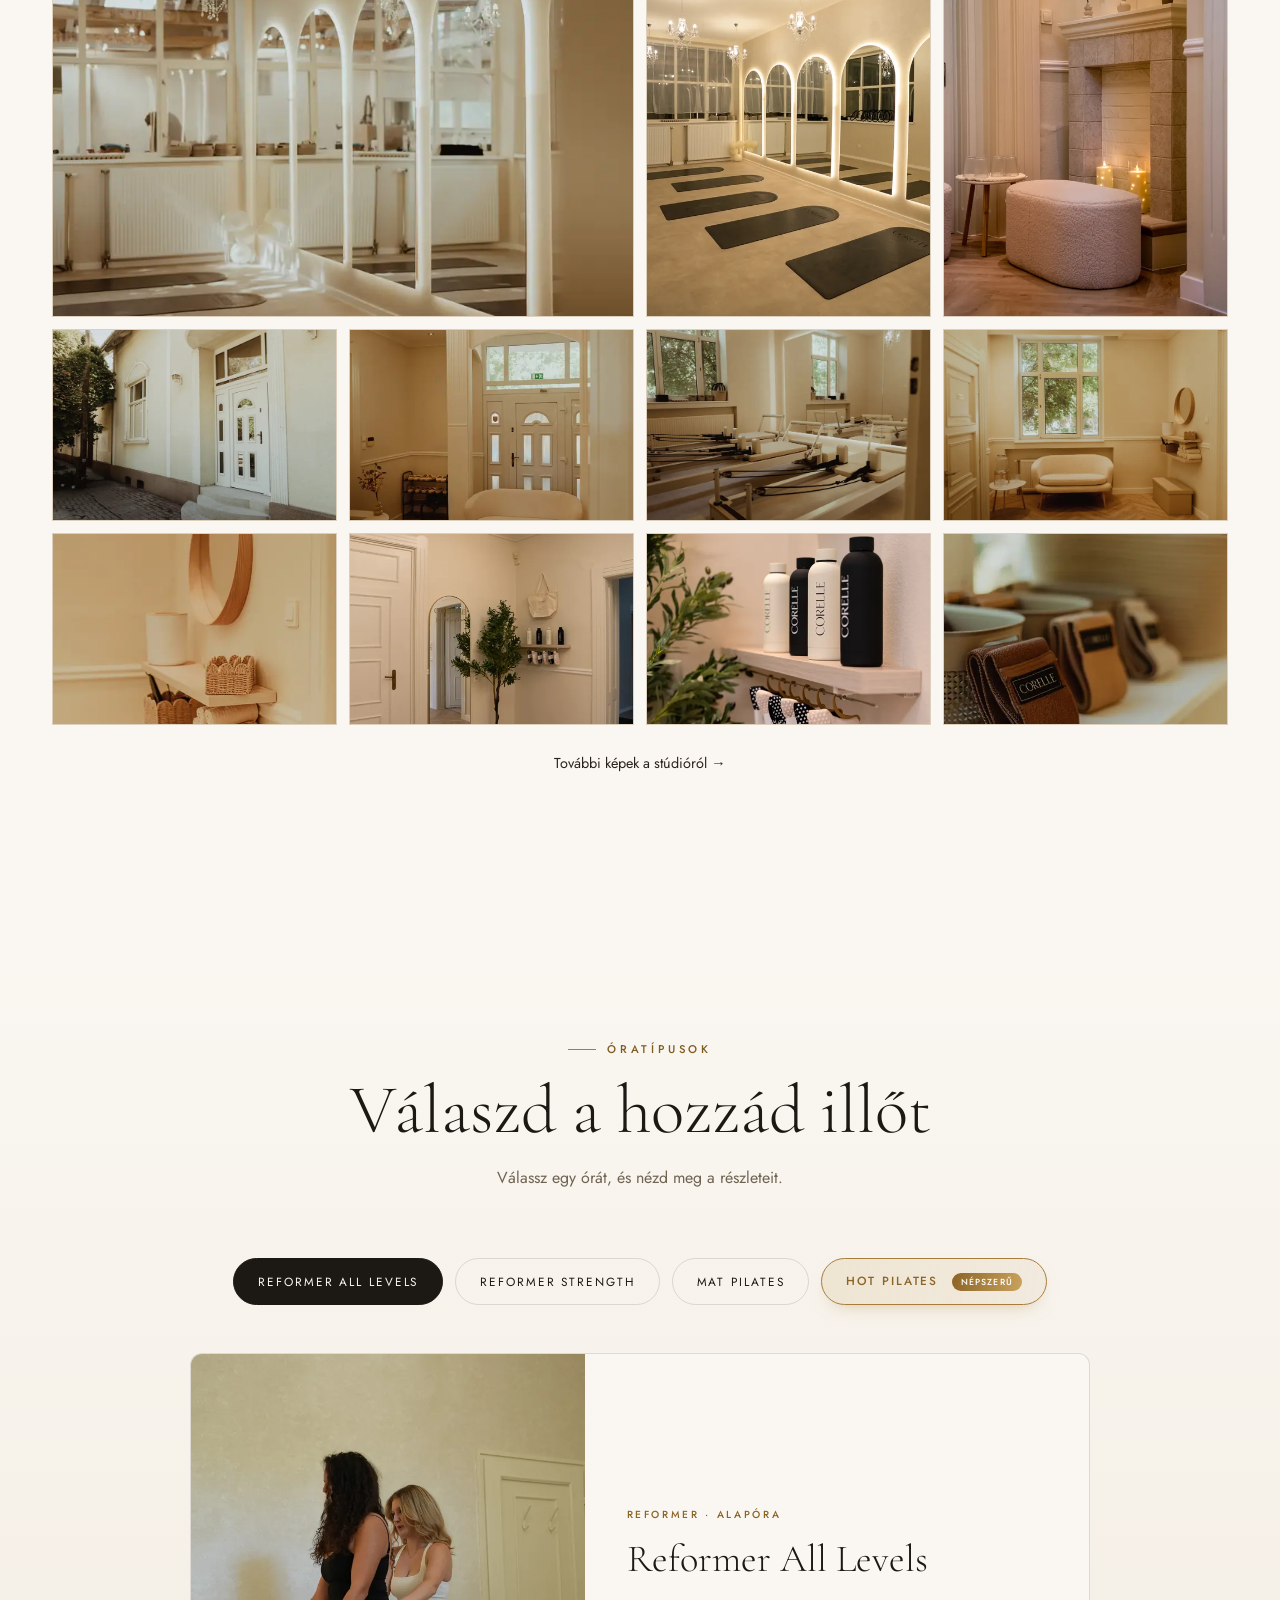
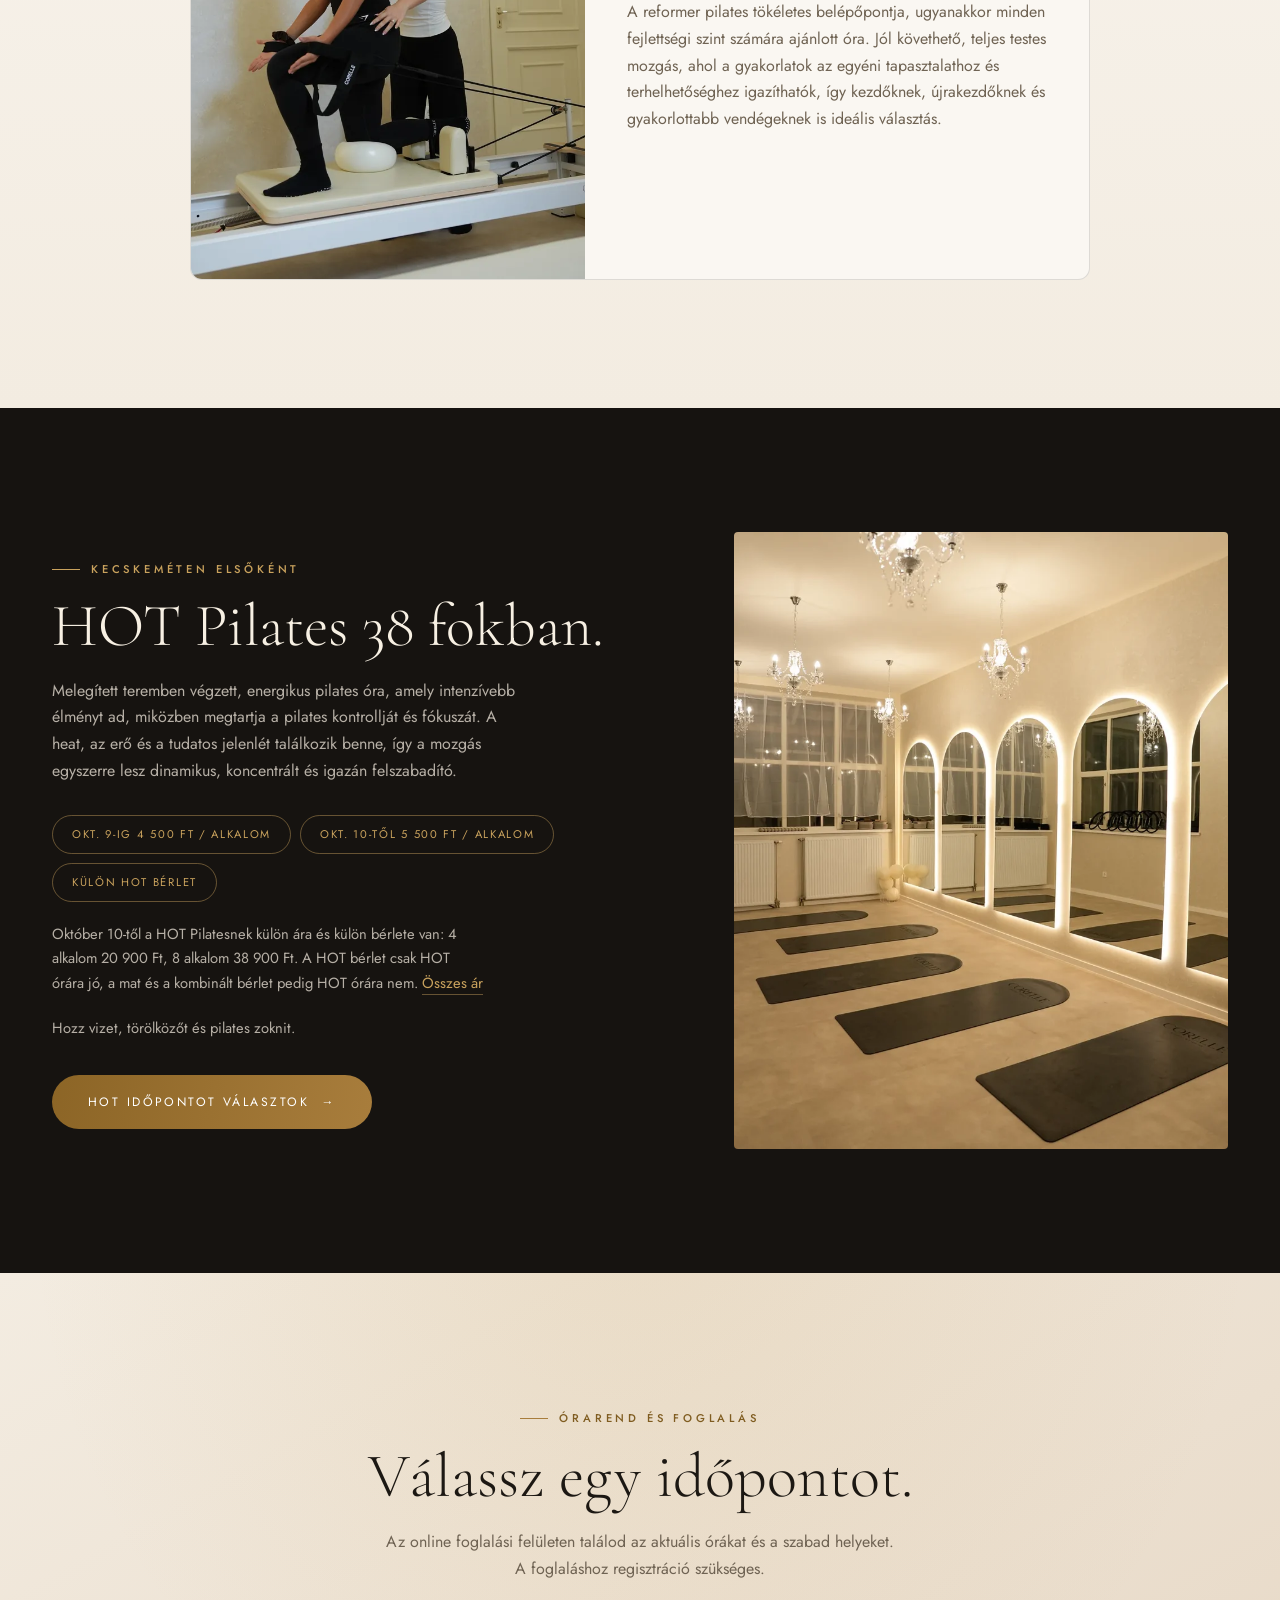
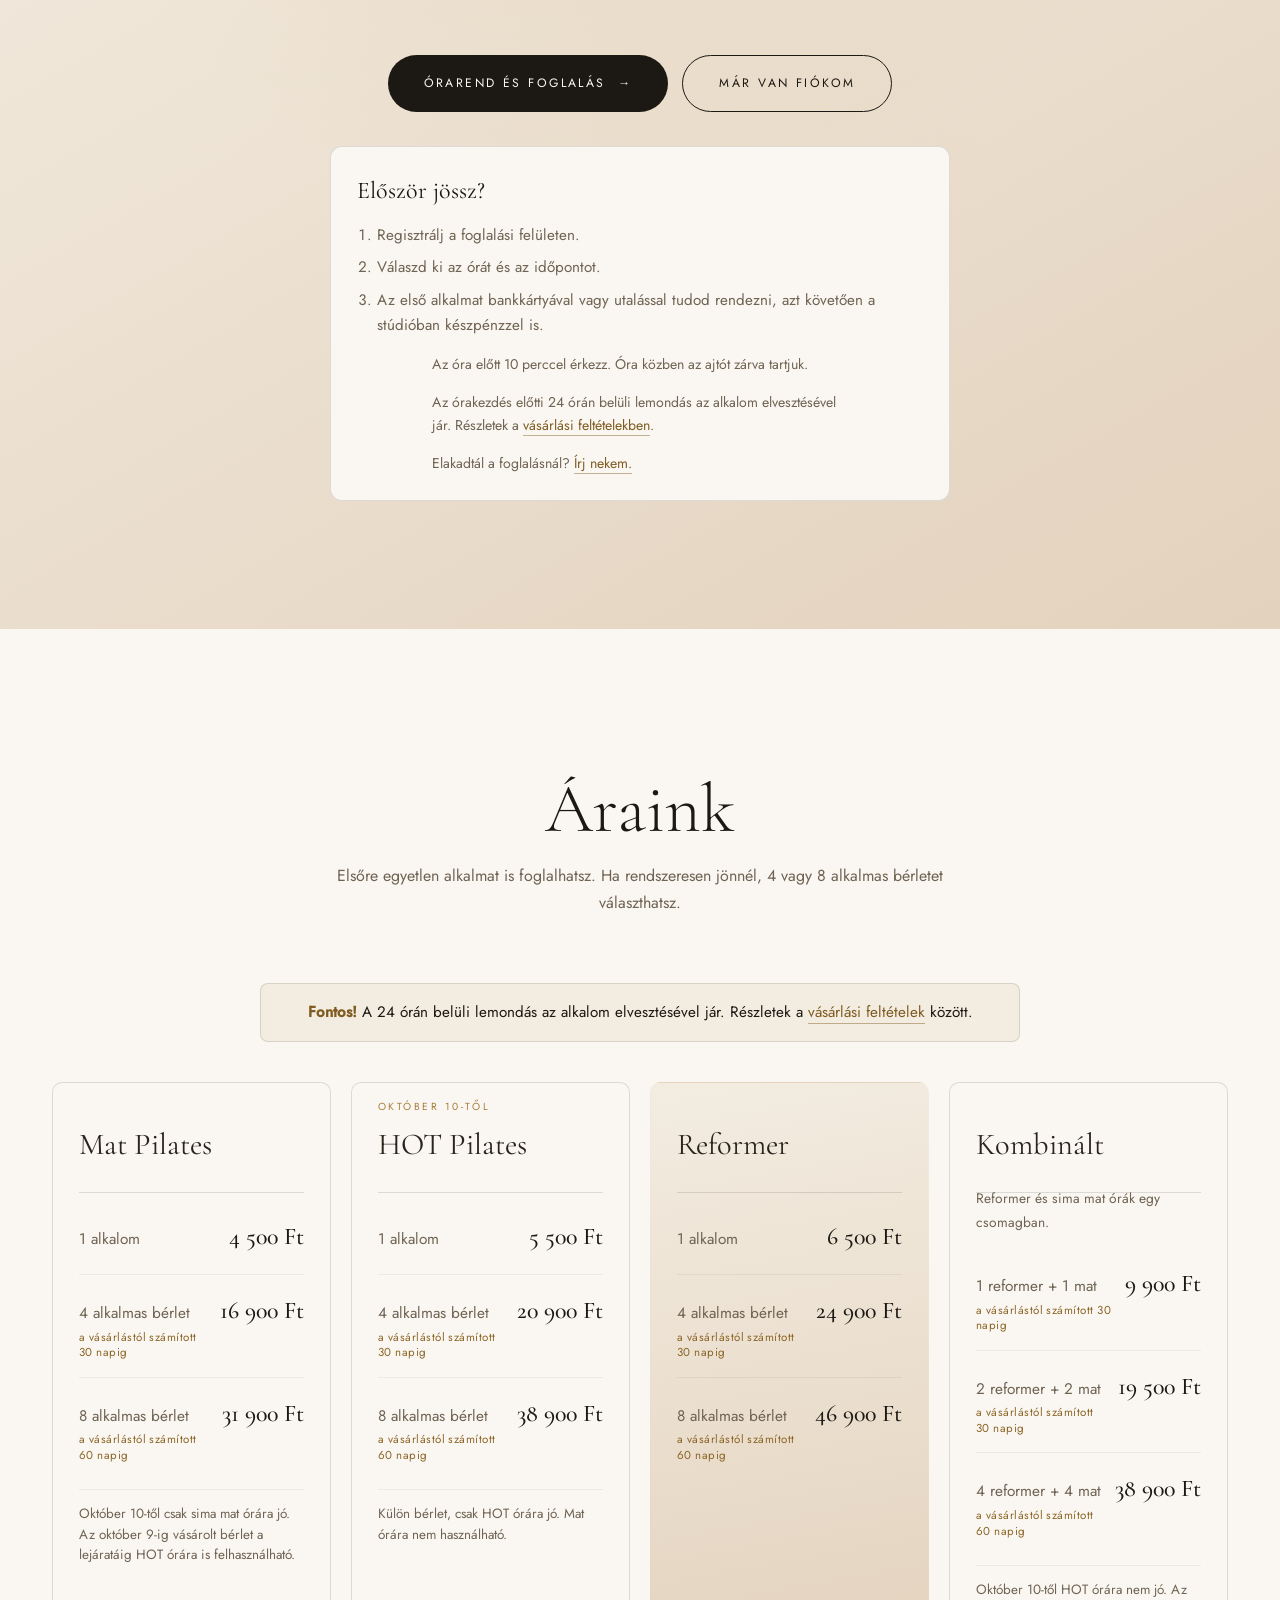
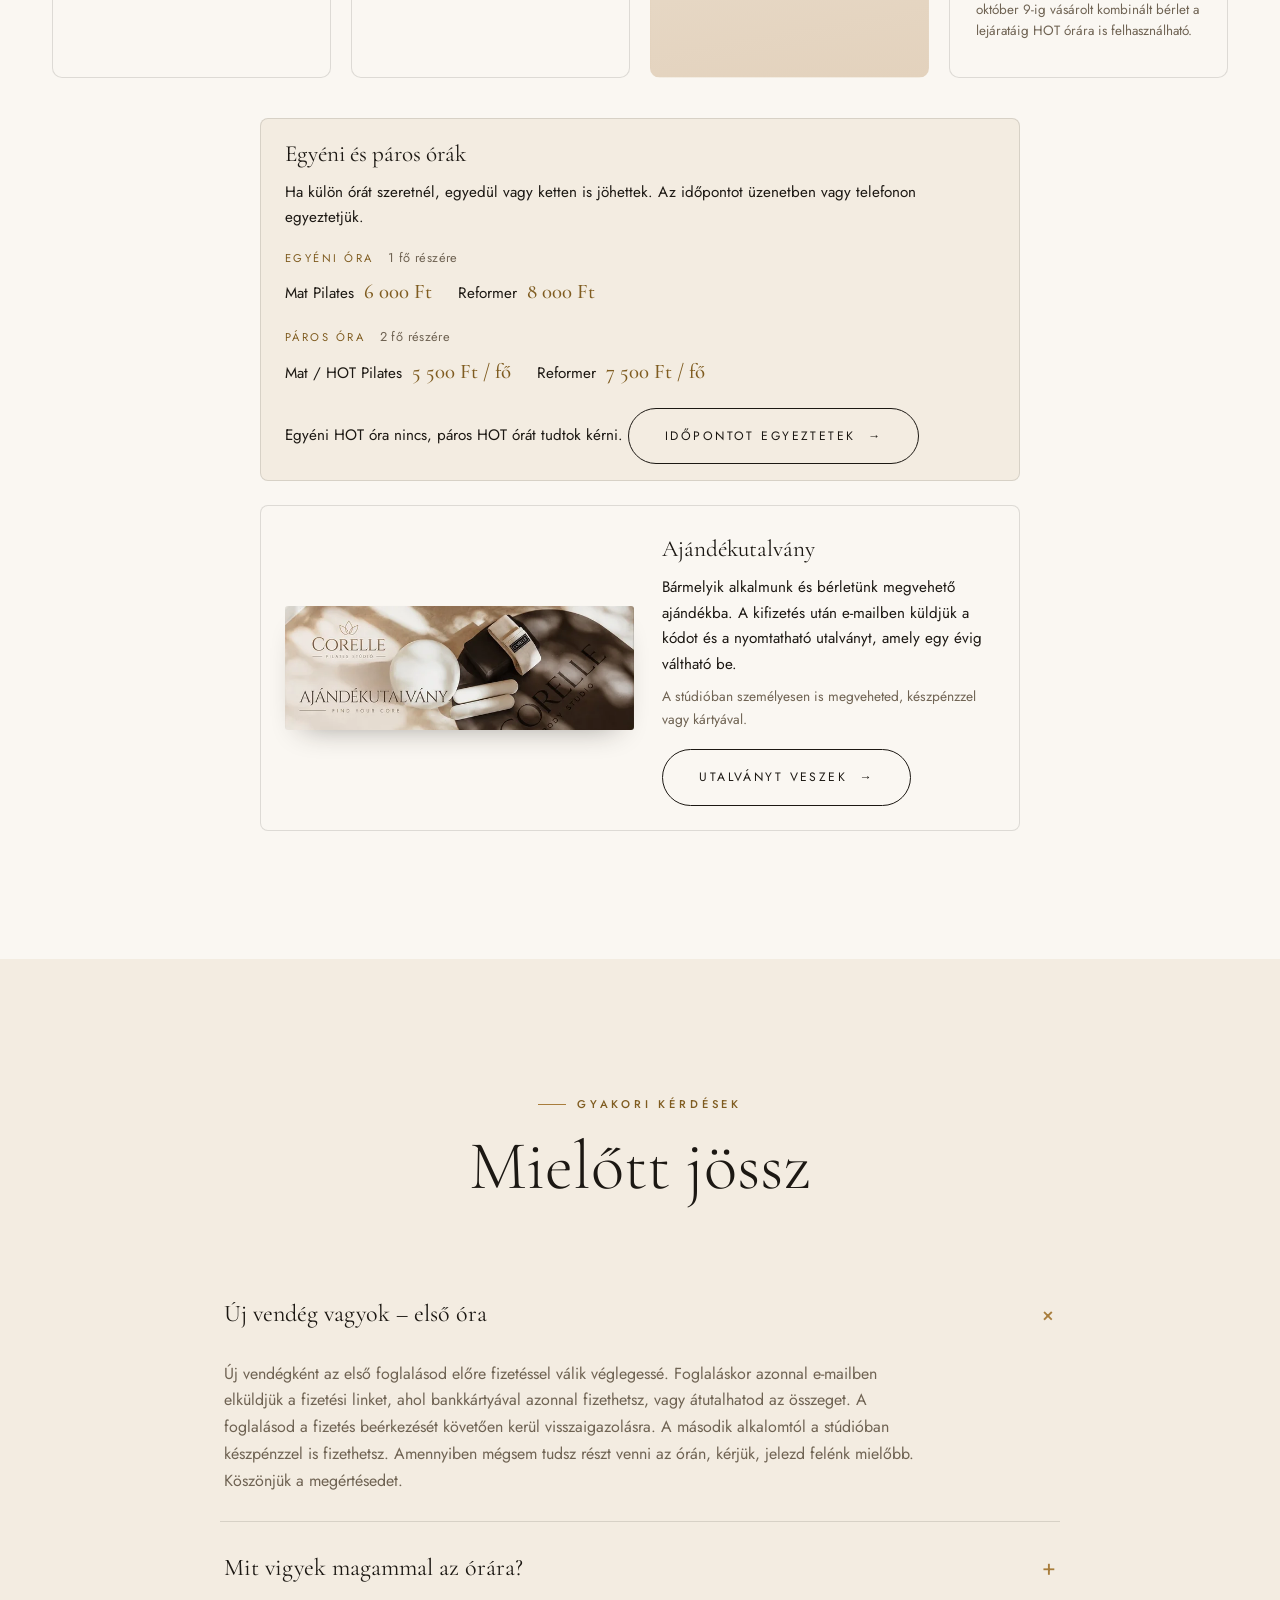
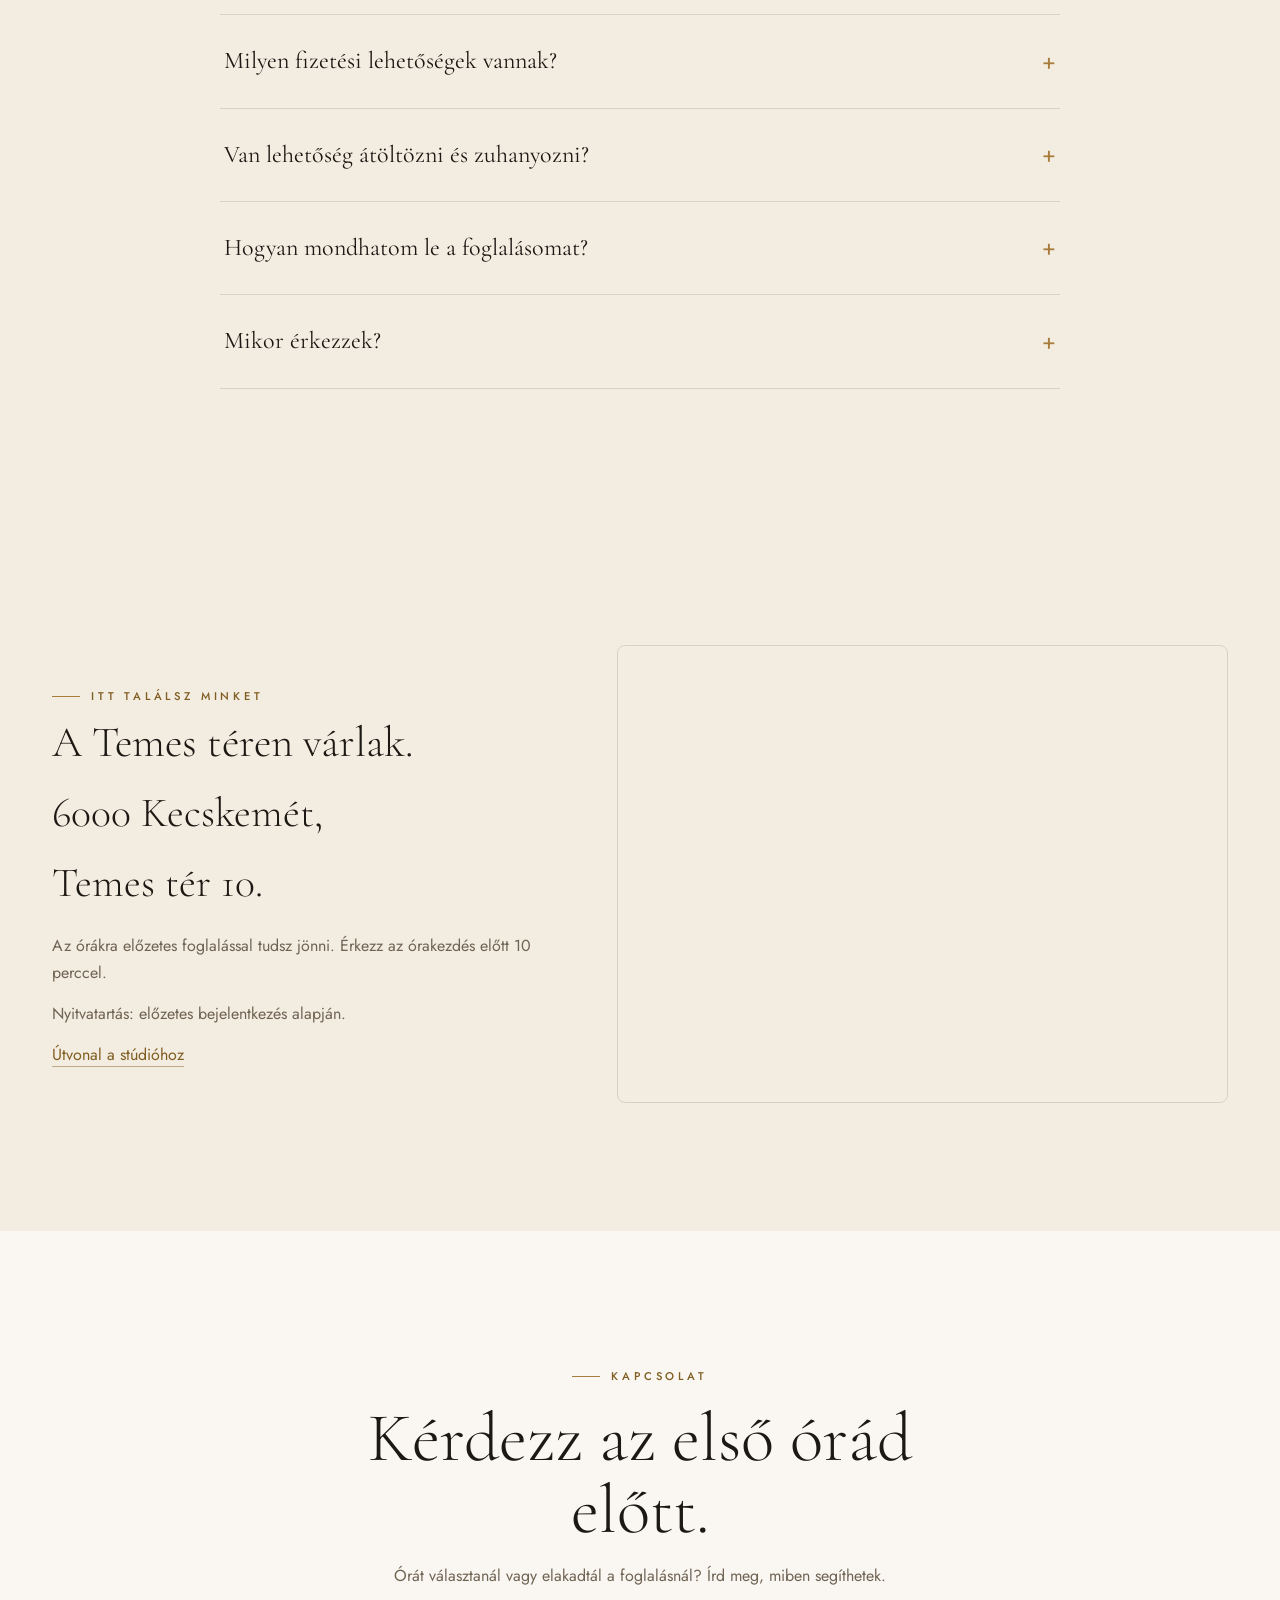
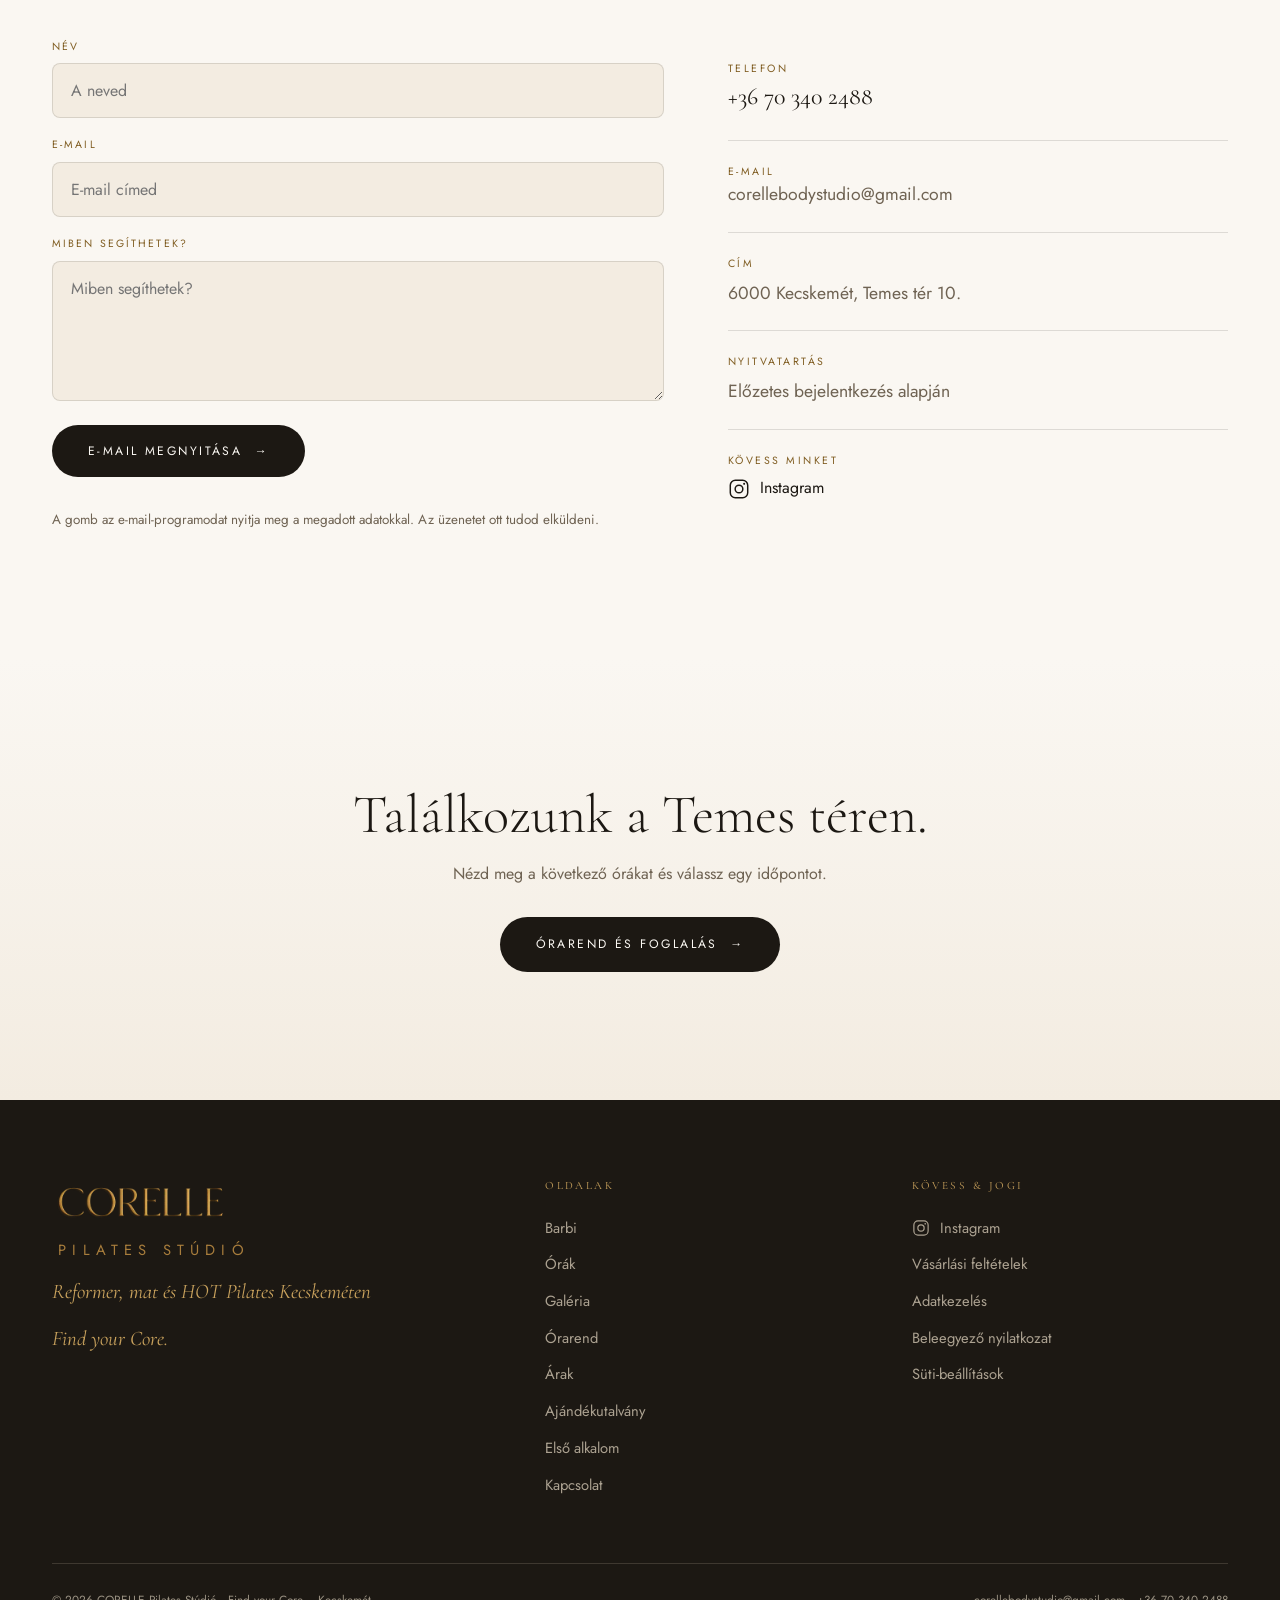
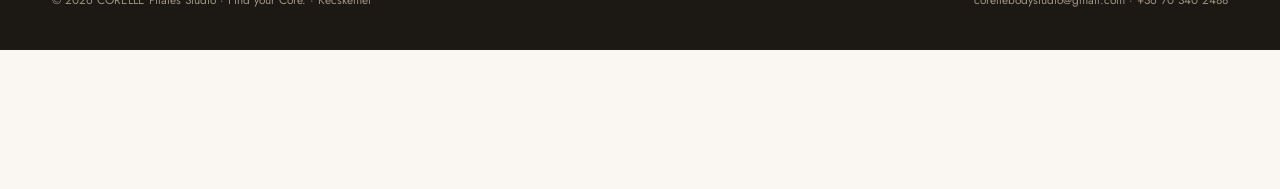
==== commit 4179e961: "Nyitólap: Ajándékutalvány blokk az Áraink alatt + menüpont (online és stúdiós vásárlás; Barbi, 2026-" ====
--- a/index.html
+++ b/index.html
@@ -209,6 +209,14 @@
   .pricenote.below .pl-lbl em{font-style:normal;letter-spacing:.03em;text-transform:none;color:var(--muted);margin-left:9px;font-size:.8rem}
   .pricenote.below .pl-group .pl-prices{margin:7px 0 0}
   @media(max-width:880px){.pricenote.below{max-width:480px}}
+  /* Ajándékutalvány (Barbi, 2026-10-10) */
+  .gift{max-width:760px;margin:24px auto 0;display:grid;grid-template-columns:minmax(0,1.05fr) minmax(0,1fr);gap:28px;align-items:center;background:var(--paper);border:1px solid var(--line);border-radius:8px;padding:24px;scroll-margin-top:96px}
+  .gift img{display:block;width:100%;height:auto;border-radius:3px;box-shadow:0 14px 30px -18px rgba(28,24,19,.45)}
+  .gift .pl-title{display:block;font-family:'Cormorant Garamond',serif;font-size:1.45rem;color:var(--ink);margin-bottom:6px}
+  .gift p{font-size:.95rem;color:var(--ink);margin:0}
+  .gift p + p{margin-top:8px;font-size:.86rem;color:var(--muted)}
+  .gift .btn{margin-top:18px}
+  @media(max-width:880px){.gift{max-width:480px;grid-template-columns:1fr;gap:18px;padding:18px}}
   .plans3{display:grid;grid-template-columns:repeat(3,1fr);gap:24px}
   .plans3.four{grid-template-columns:repeat(4,1fr);gap:20px}
   .plans3.four .plan{padding:36px 26px;position:relative}
@@ -686,6 +694,7 @@
       <a href="#classes">Órák</a>
       <a href="#hot">HOT Pilates</a>
       <a href="#pricing">Árak</a>
+      <a href="#utalvany">Utalvány</a>
       <a href="#schedule">Órarend</a>
       <a href="#contact">Kapcsolat</a>
     </nav>
@@ -700,6 +709,7 @@
   <a href="#classes">Órák</a>
   <a href="#hot">HOT Pilates</a>
   <a href="#pricing">Árak</a>
+  <a href="#utalvany">Ajándékutalvány</a>
   <a href="#schedule">Órarend</a>
   <a href="#contact">Kapcsolat</a>
   <a href="https://foglalas.corelle.hu/belepes" style="color:var(--gold)">Bejelentkezés</a>
@@ -1002,6 +1012,18 @@
         </div>
         Egyéni HOT óra nincs, páros HOT órát tudtok kérni.
         <a href="#contact" class="btn ghost" style="margin-top:16px">Időpontot egyeztetek <span class="arrow">&rarr;</span></a>
+      </div>
+      <div class="gift" id="utalvany">
+        <picture>
+          <source type="image/webp" srcset="img/utalvany-640.webp 640w, img/utalvany-960.webp 960w" sizes="(max-width:880px) 440px, 380px" />
+          <img src="img/utalvany-640.jpg" srcset="img/utalvany-640.jpg 640w, img/utalvany-960.jpg 960w" sizes="(max-width:880px) 440px, 380px" width="640" height="226" loading="lazy" alt="CORELLE ajándékutalvány" />
+        </picture>
+        <div>
+          <span class="pl-title">Ajándékutalvány</span>
+          <p>Bármelyik alkalmunk és bérletünk megvehető ajándékba. A kifizetés után e-mailben küldjük a kódot és a nyomtatható utalványt, amely egy évig váltható be.</p>
+          <p>A stúdióban személyesen is megveheted, készpénzzel vagy kártyával.</p>
+          <a href="https://foglalas.corelle.hu/ajandekutalvany" class="btn ghost">Utalványt veszek <span class="arrow">&rarr;</span></a>
+        </div>
       </div>
     </div>
   </section>
@@ -1125,6 +1147,7 @@
         <a href="galeria.html">Galéria</a>
         <a href="#schedule">Órarend</a>
         <a href="#pricing">Árak</a>
+        <a href="#utalvany">Ajándékutalvány</a>
         <a href="#elso-alkalom">Első alkalom</a>
         <a href="#contact">Kapcsolat</a>
       </div>
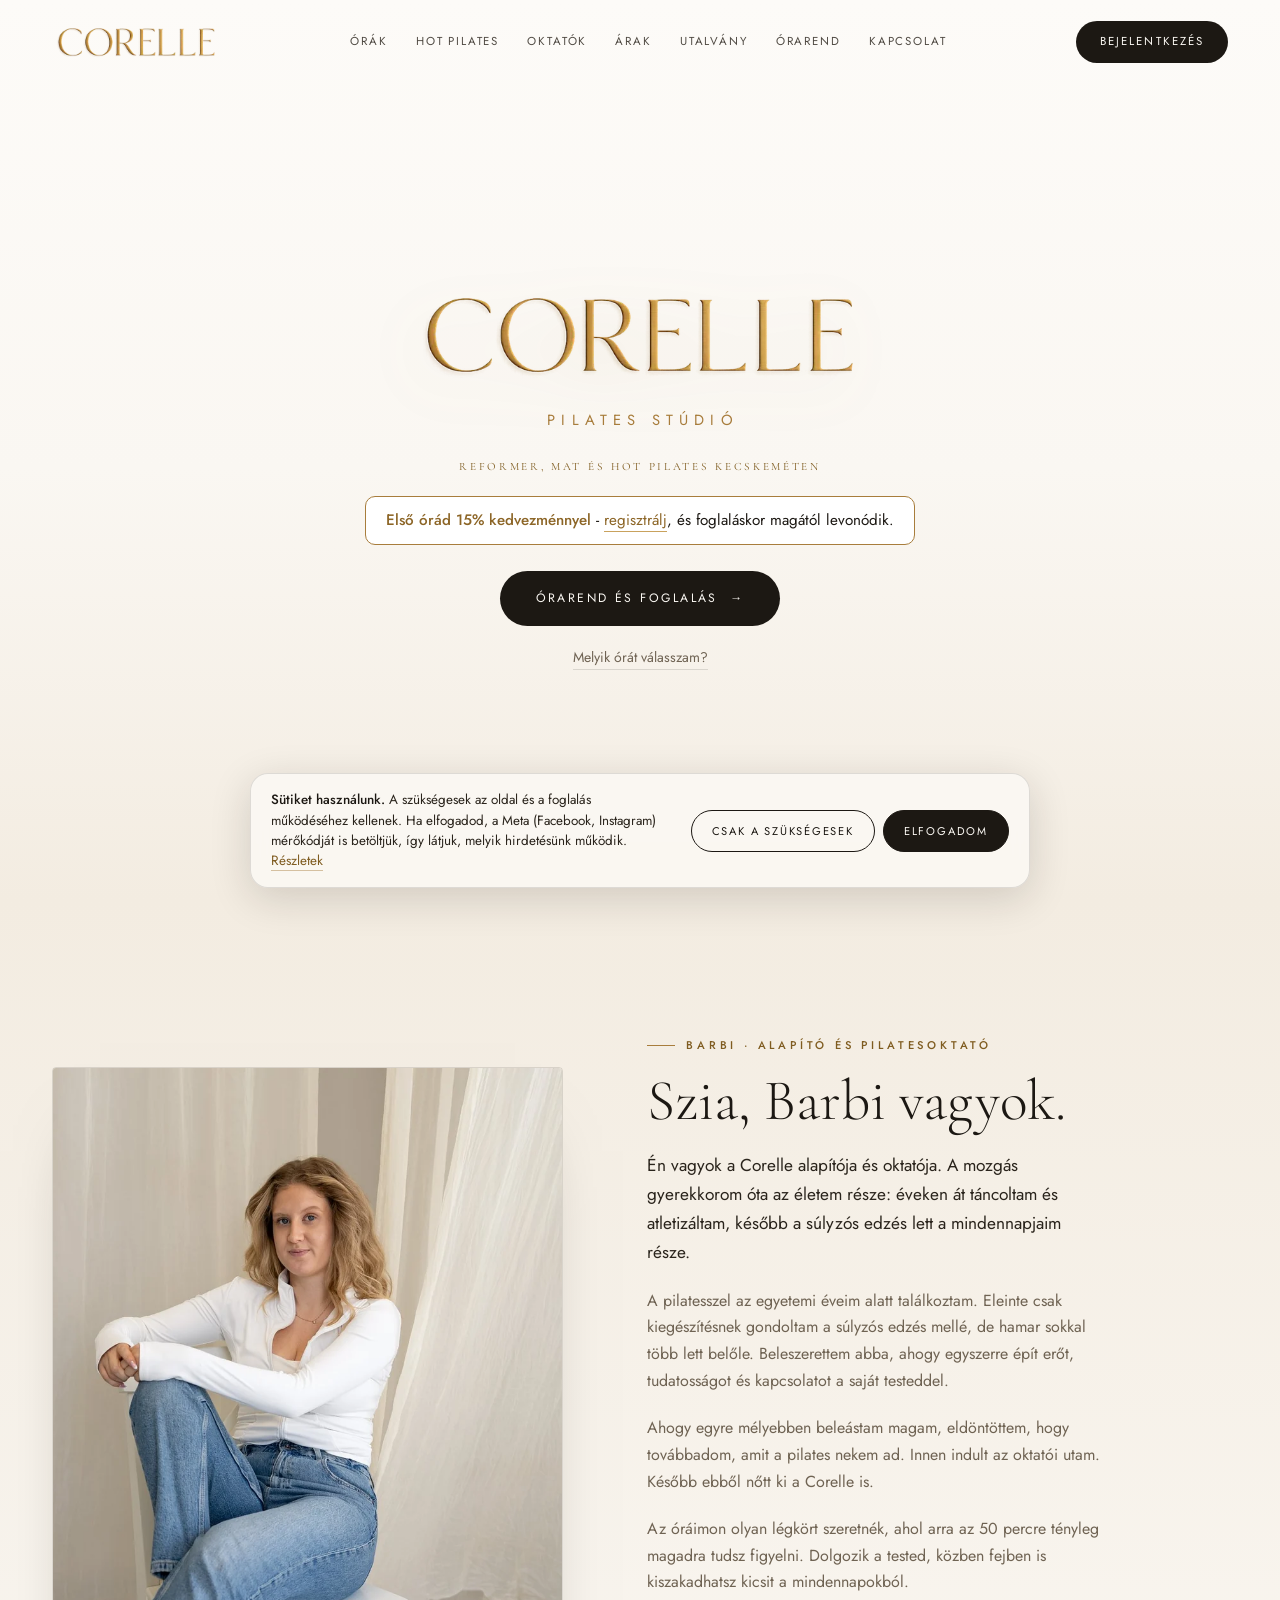
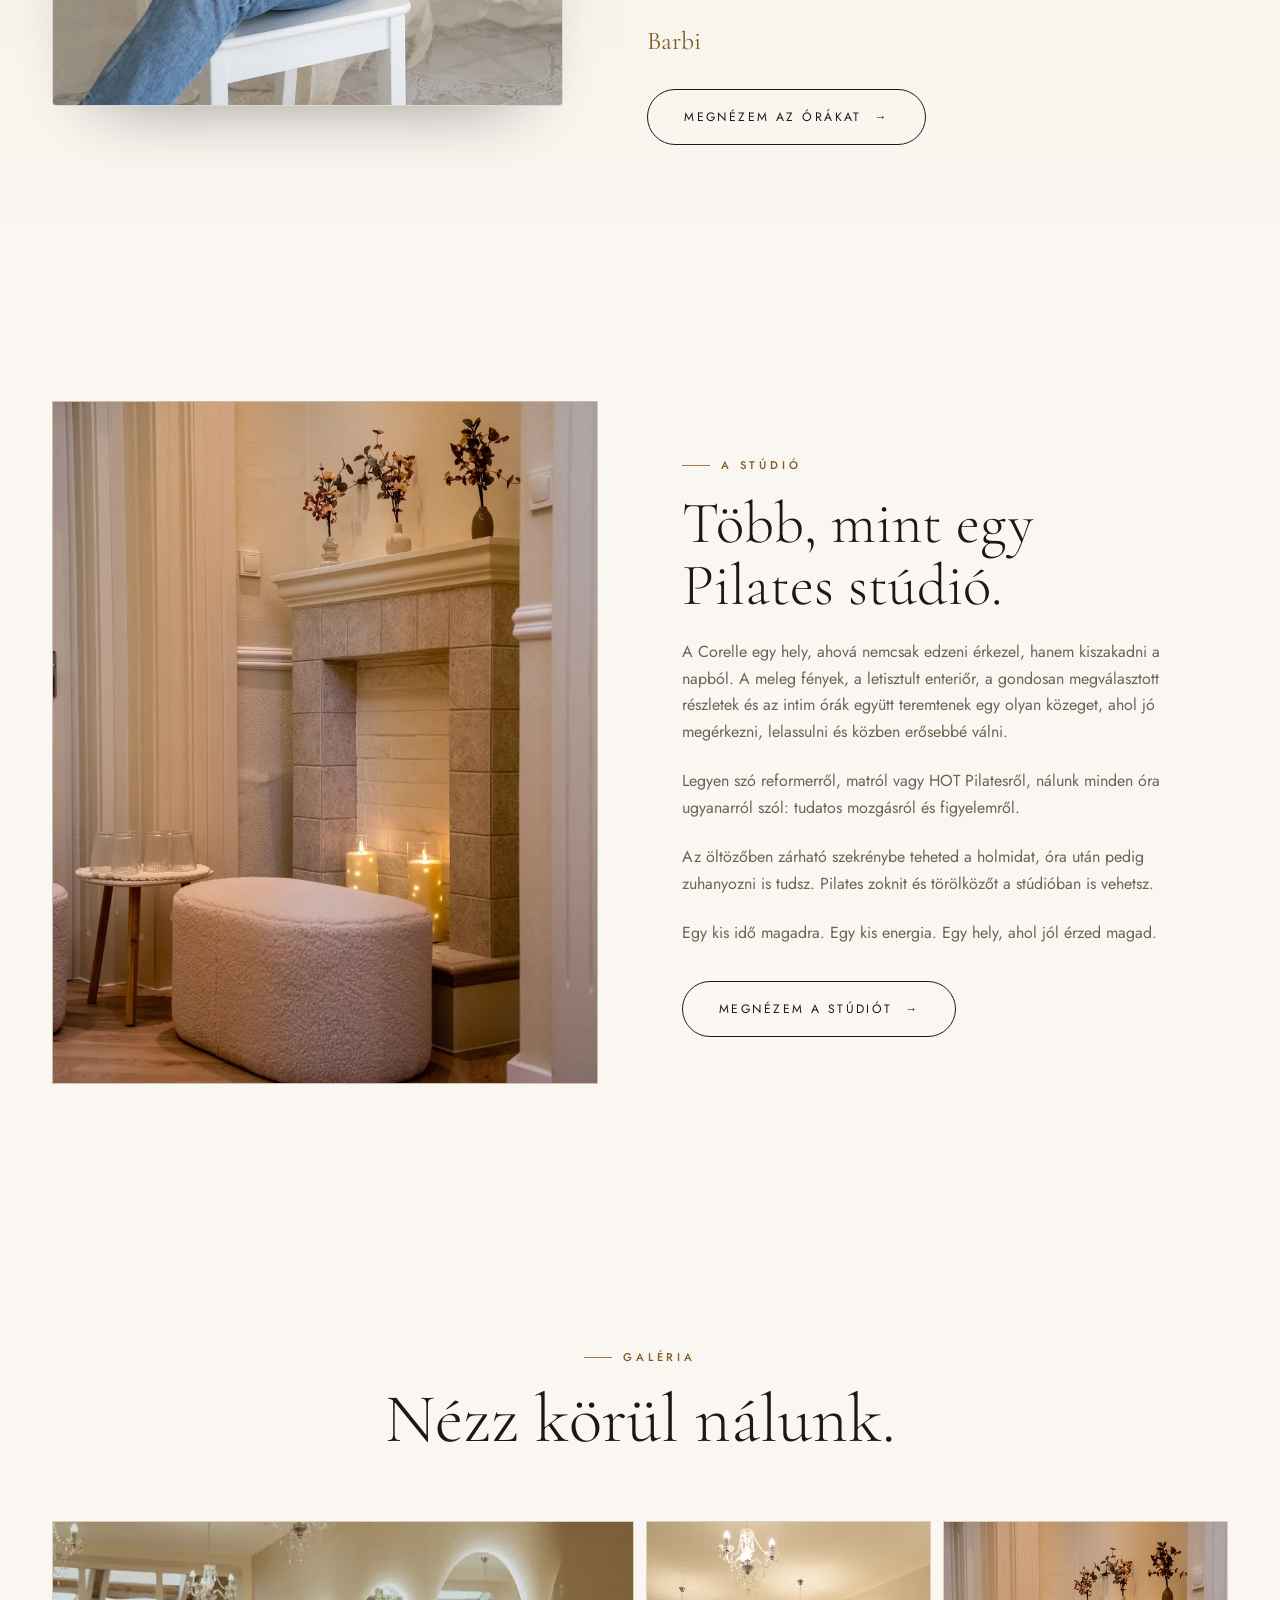
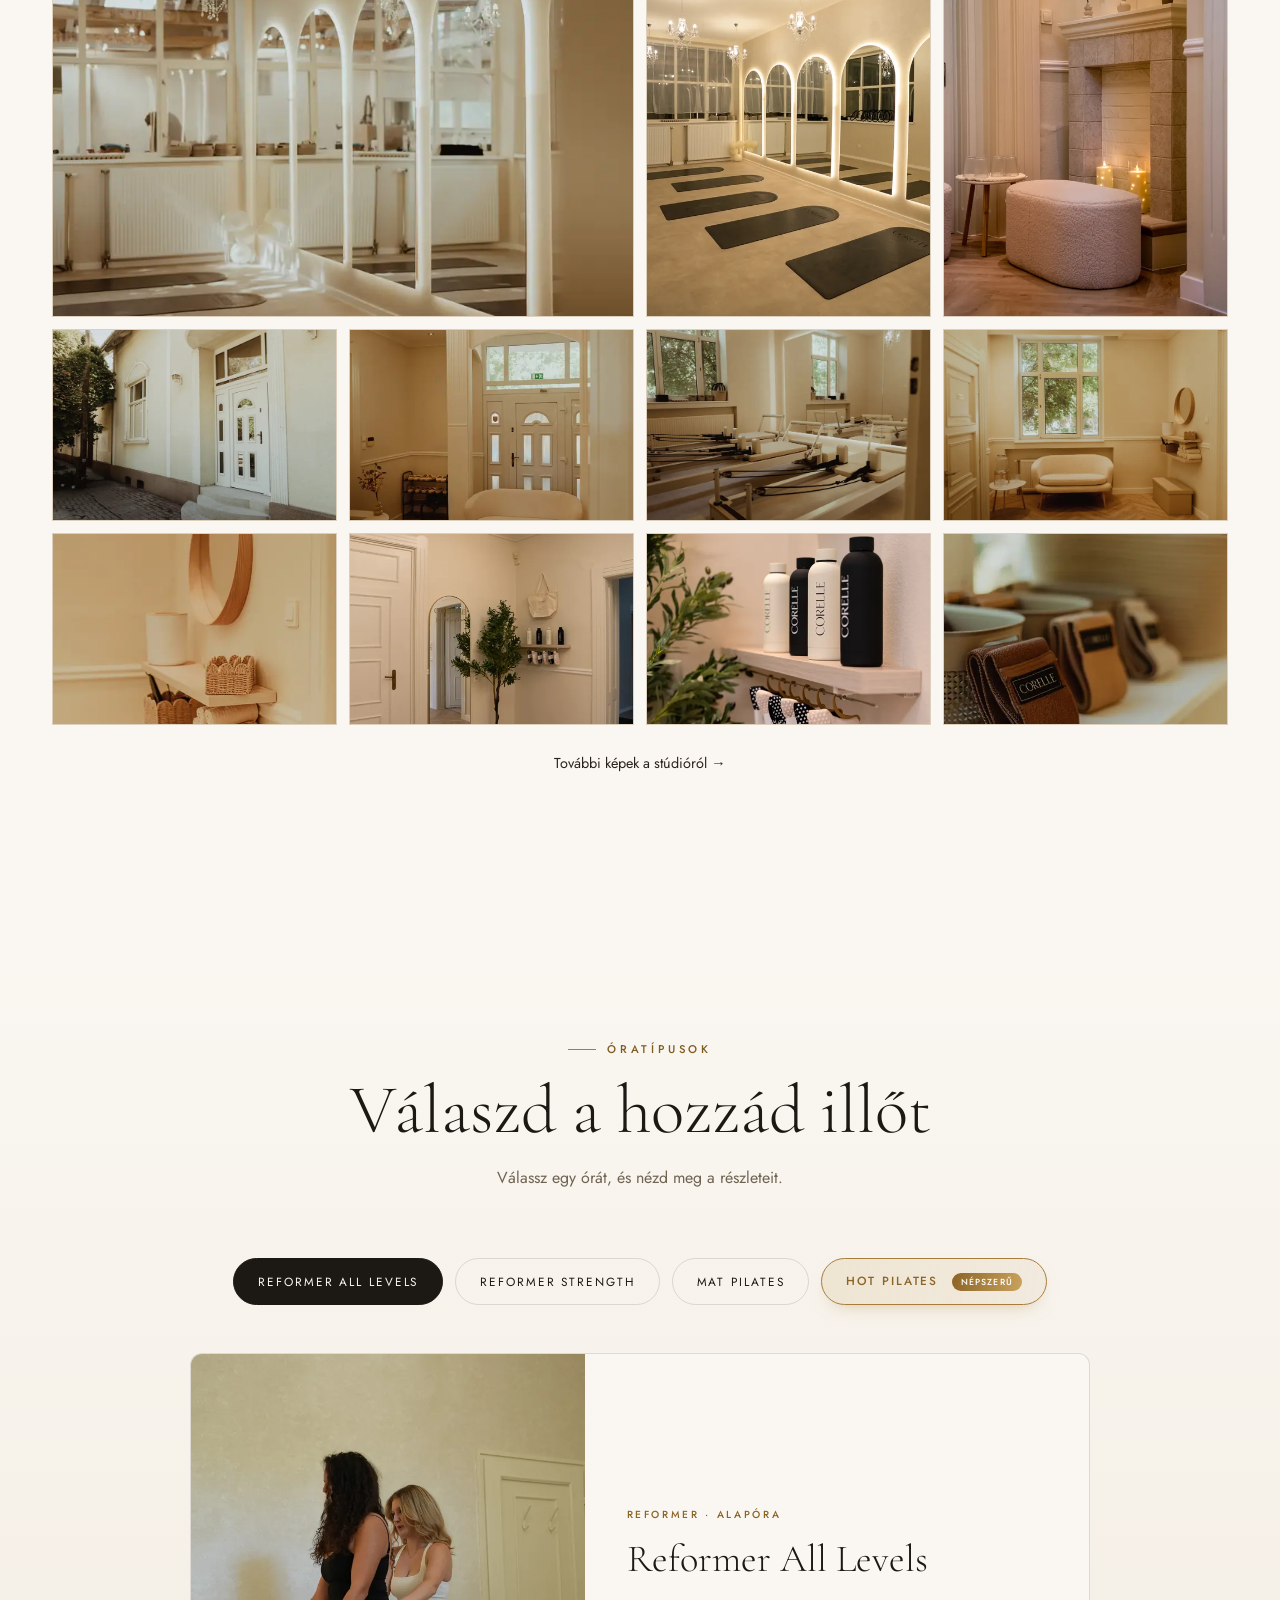
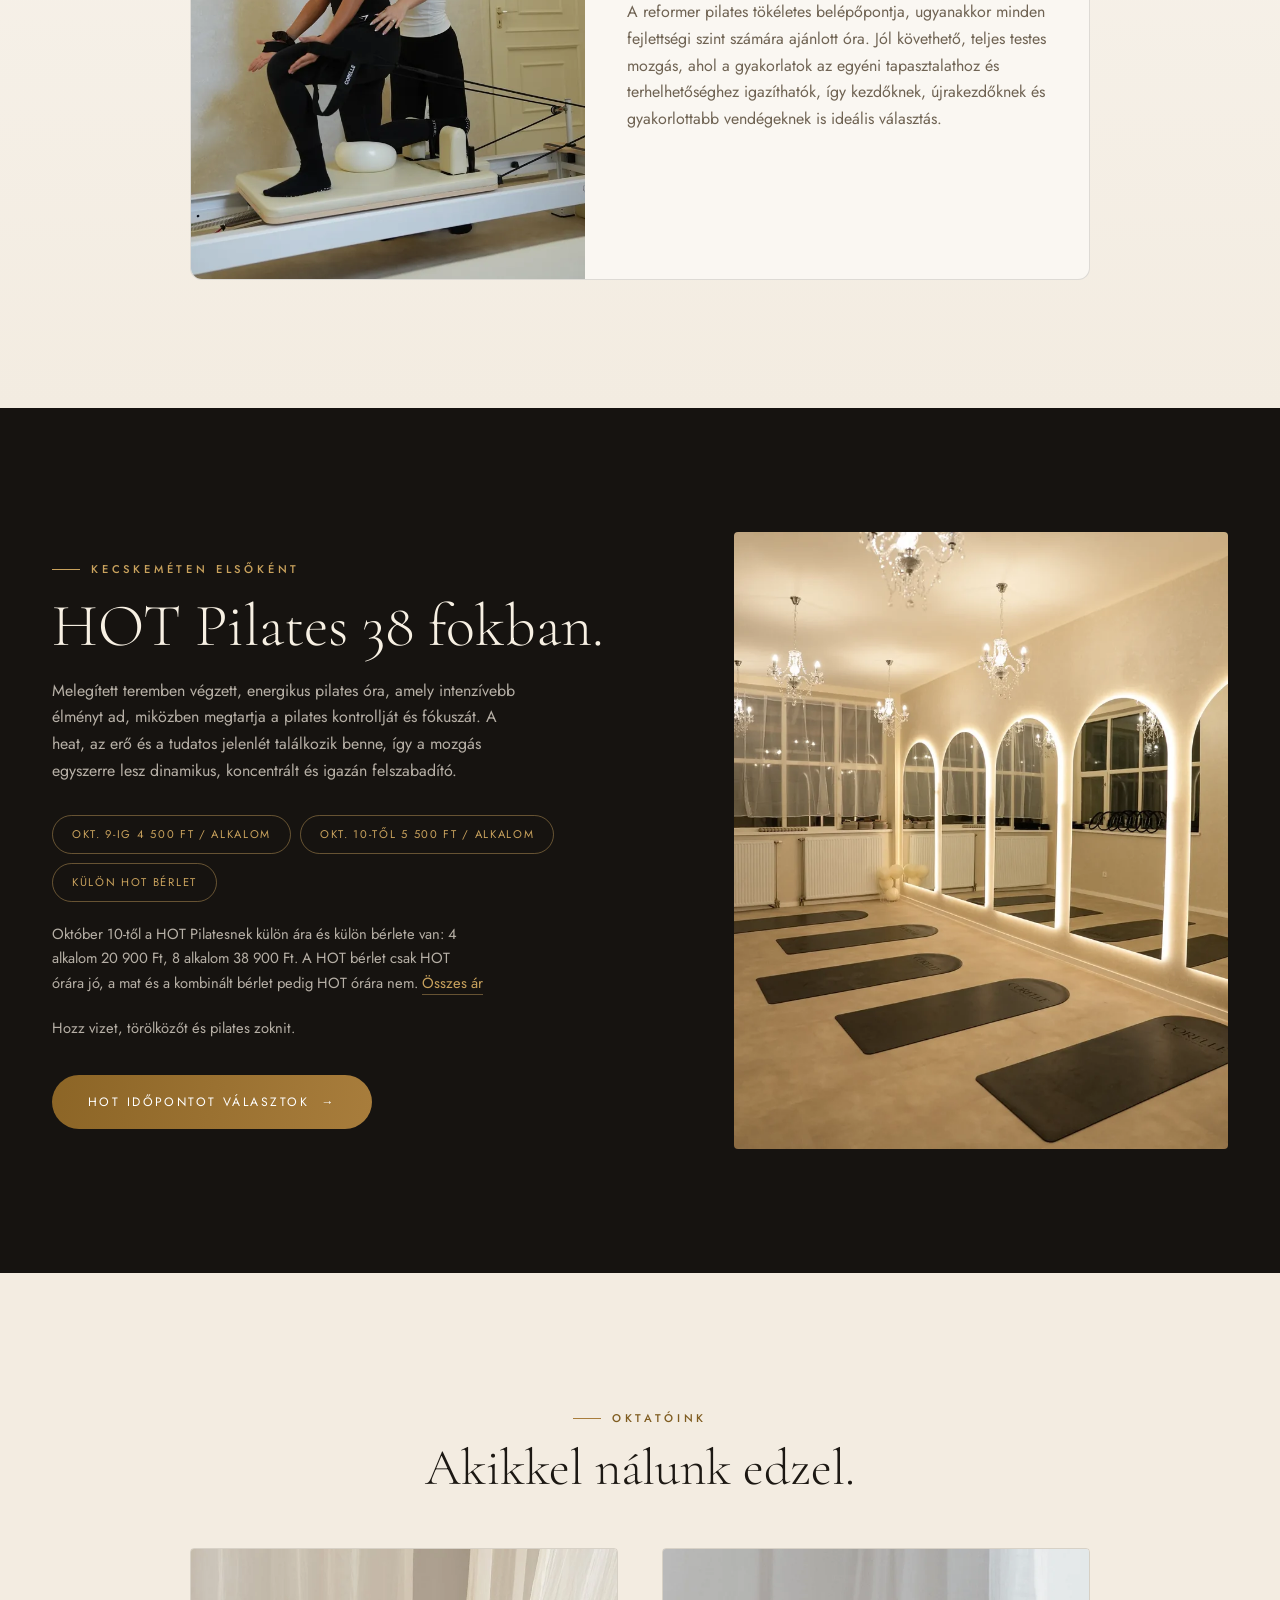
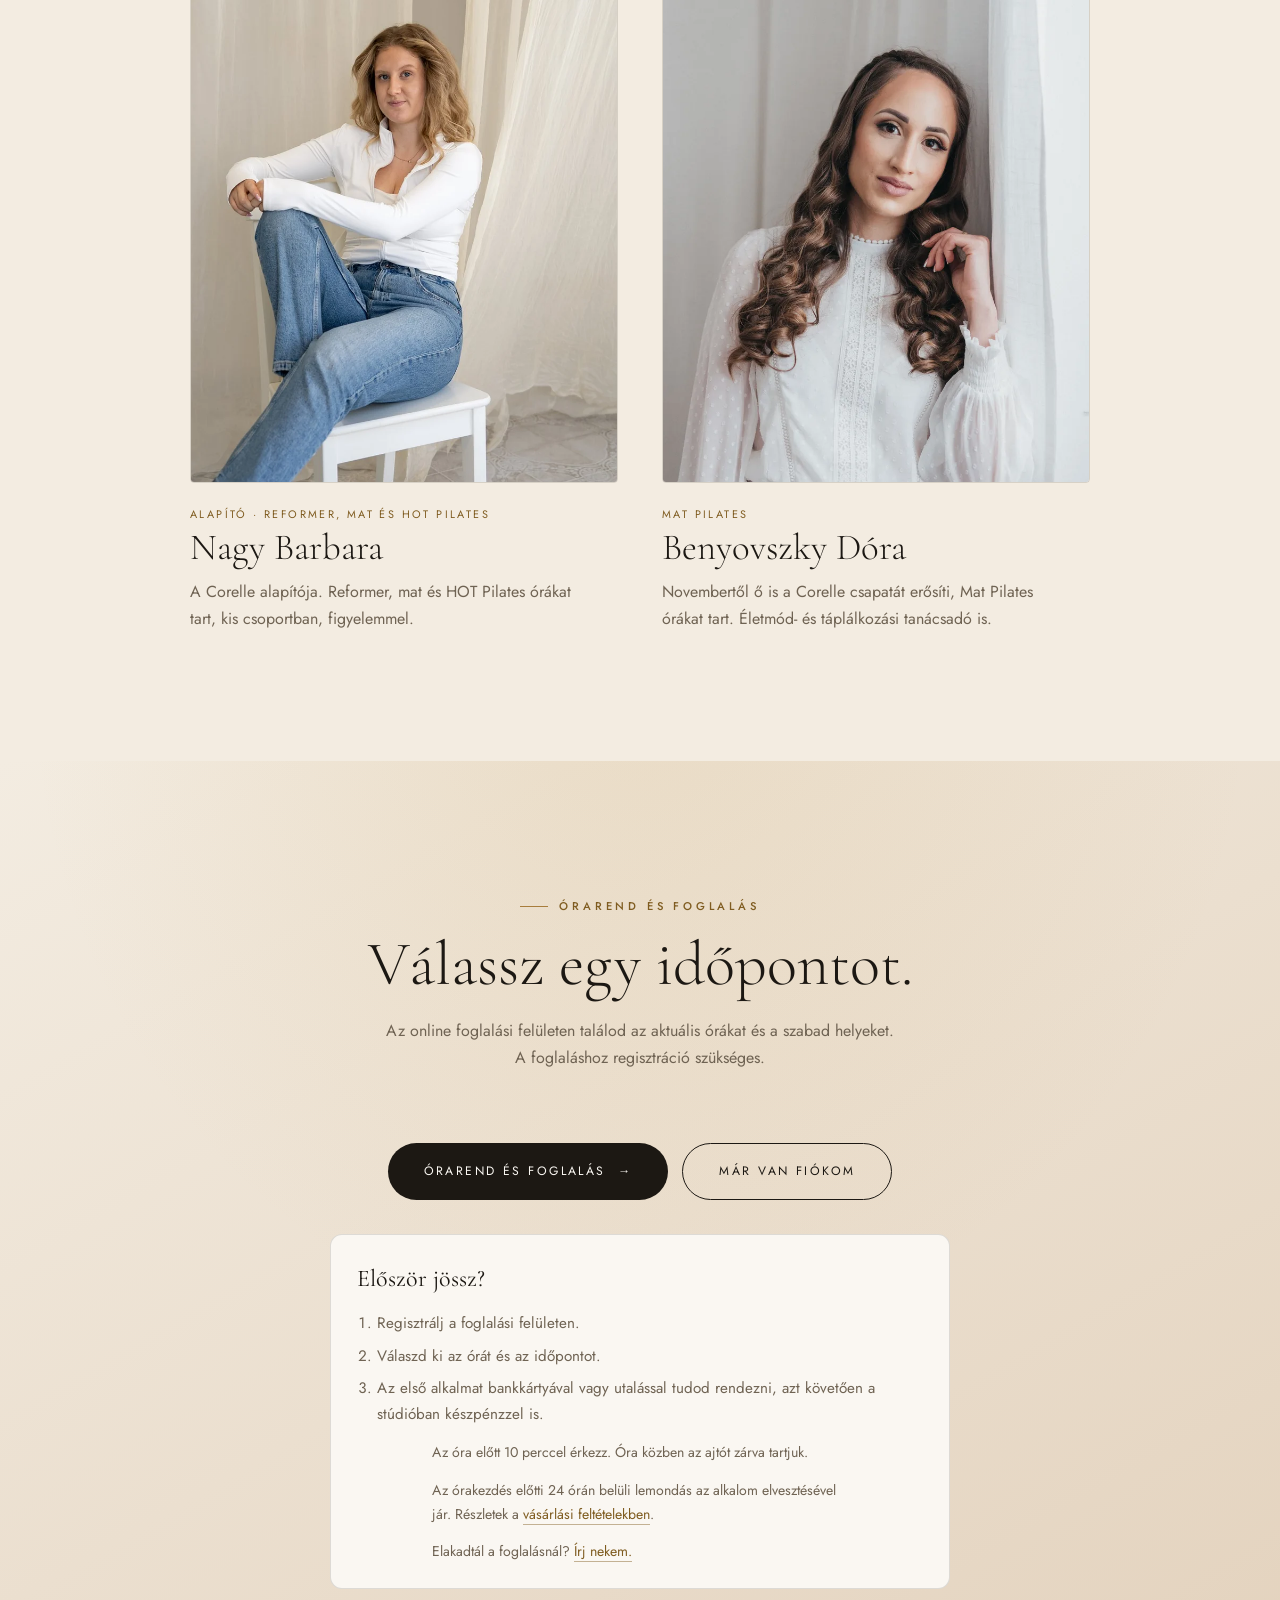
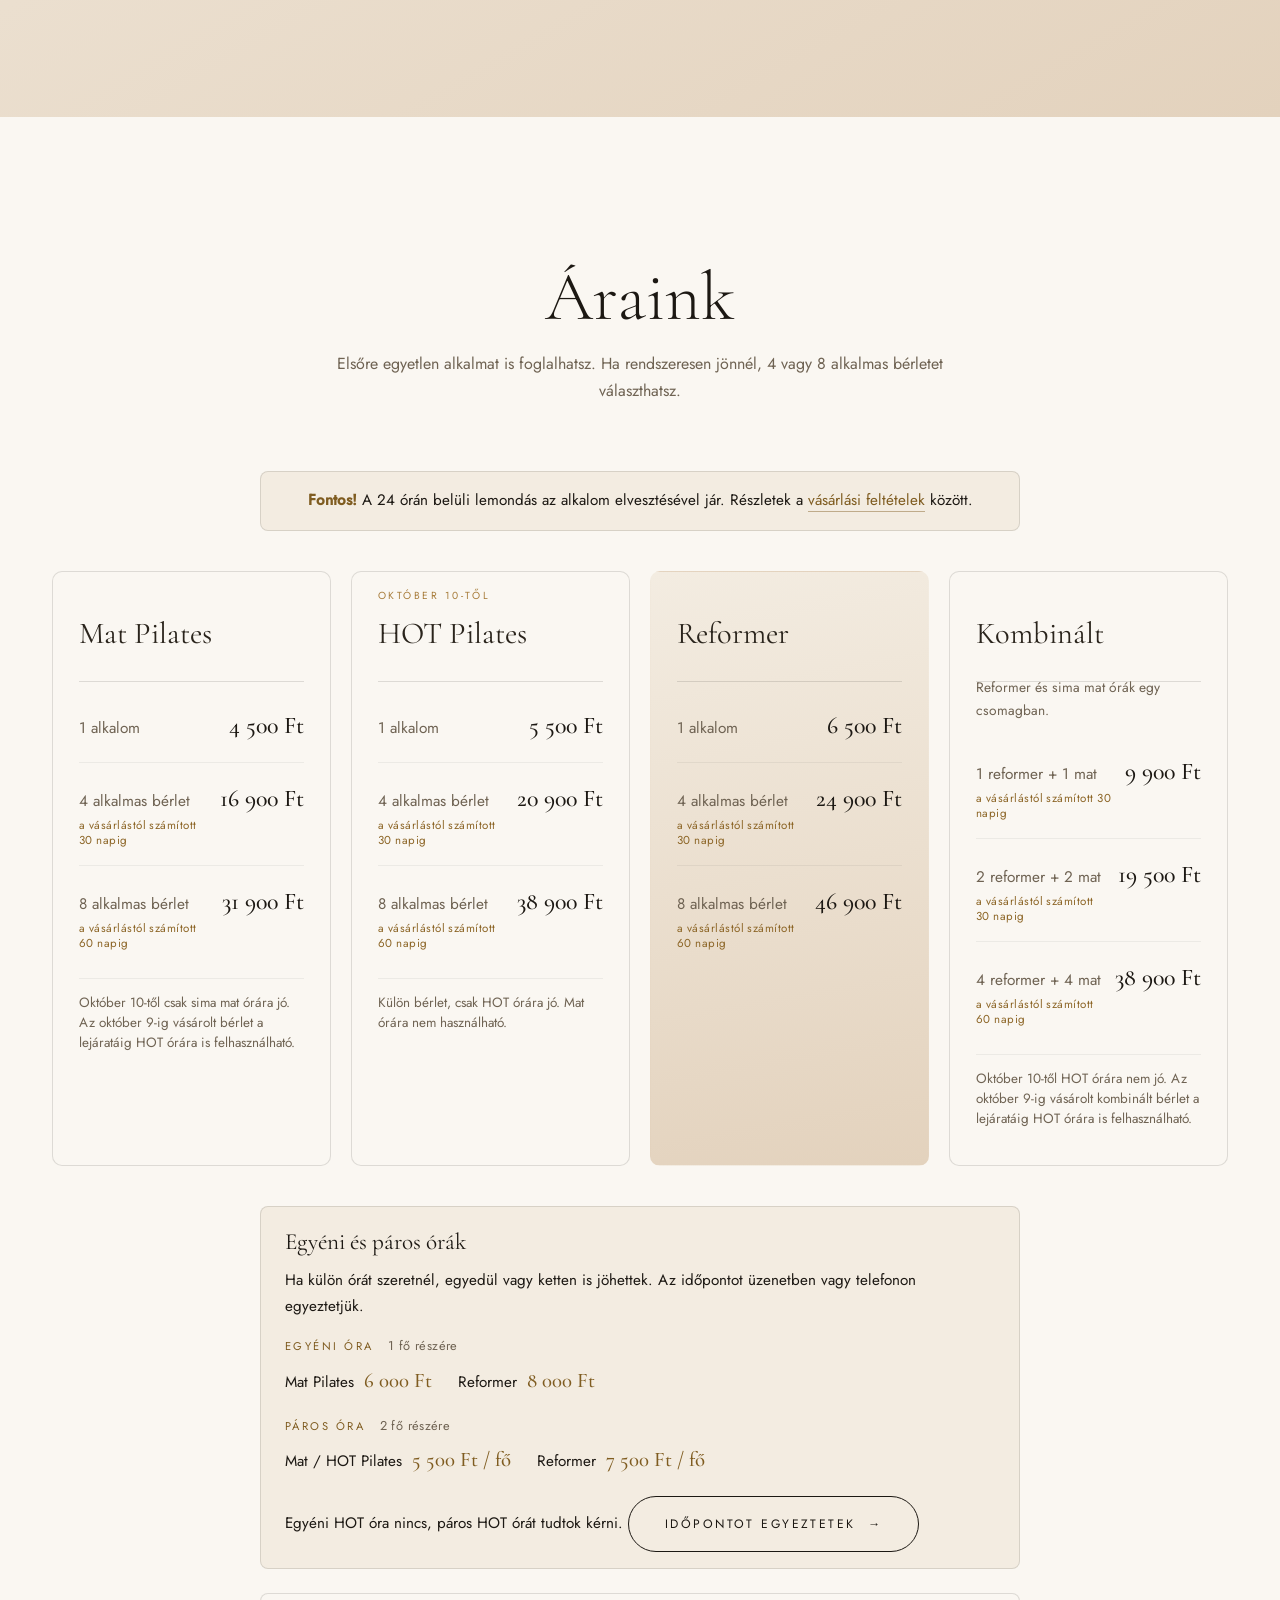
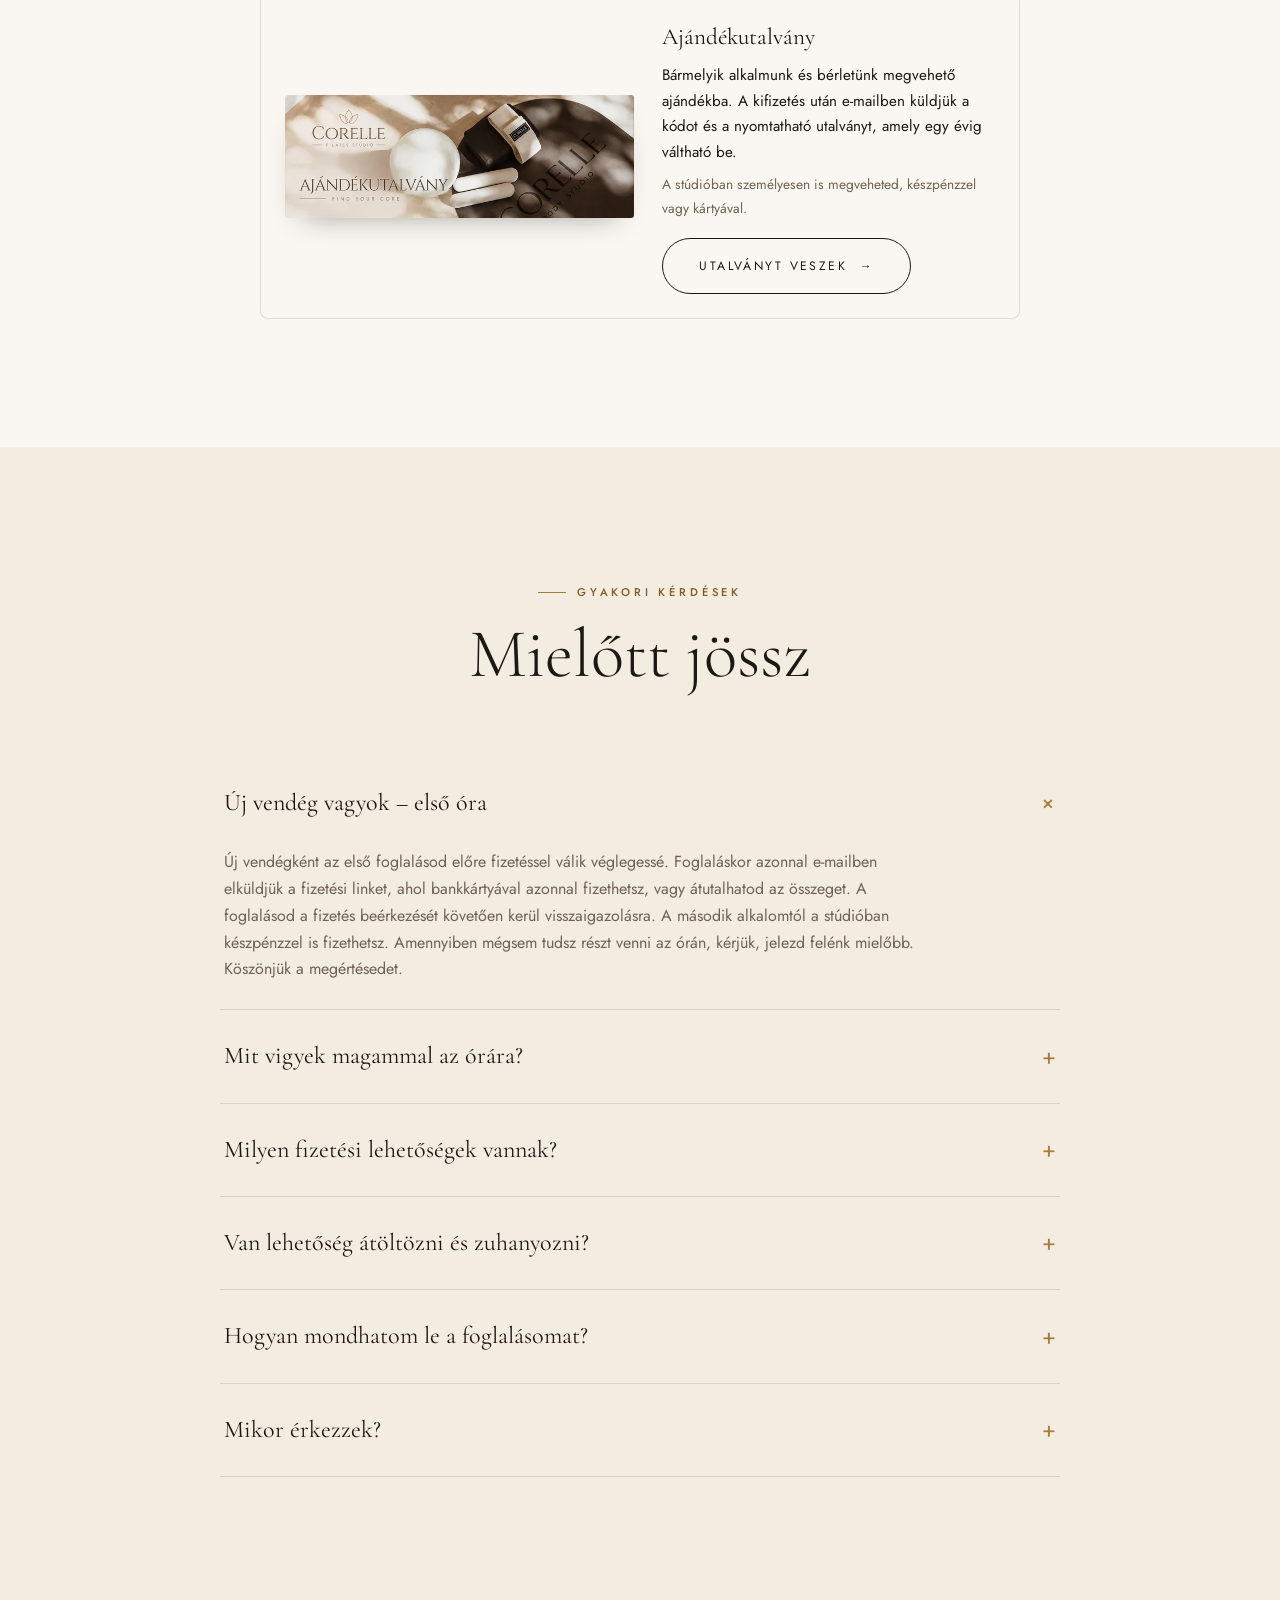
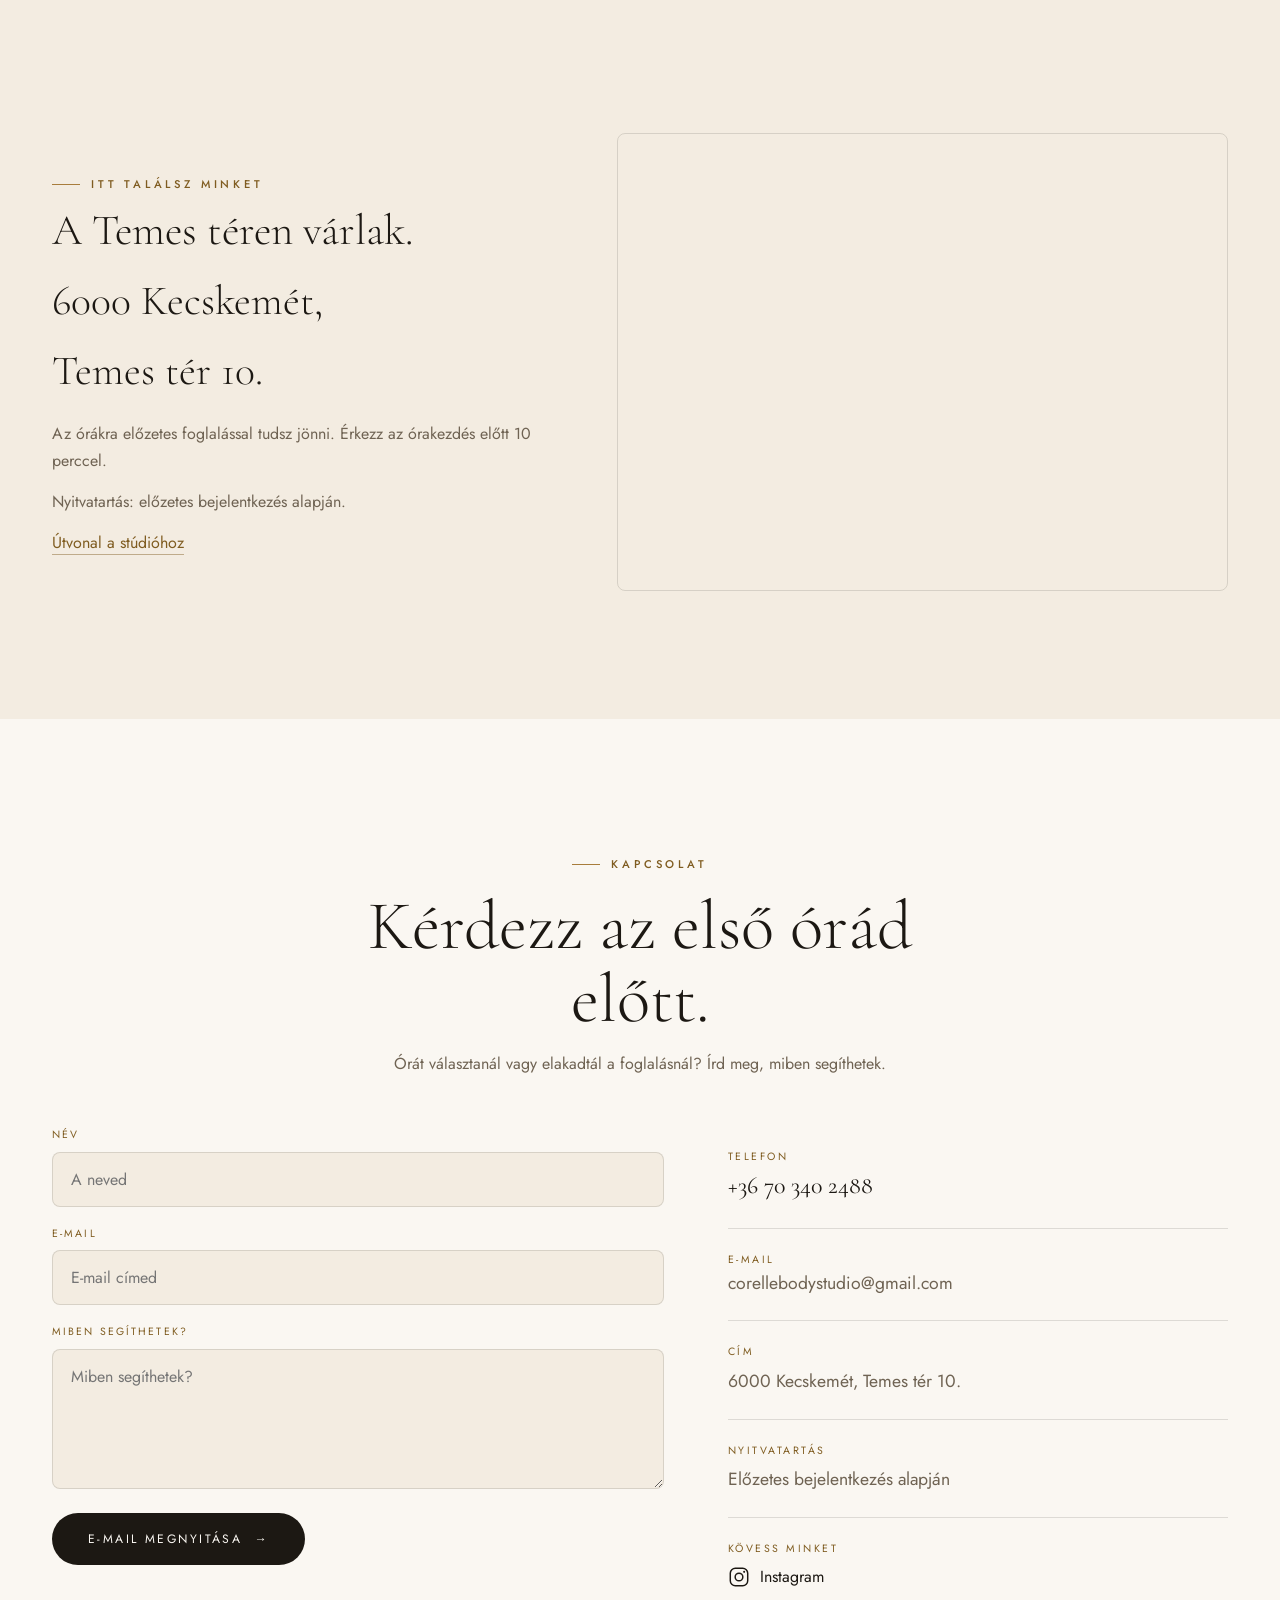
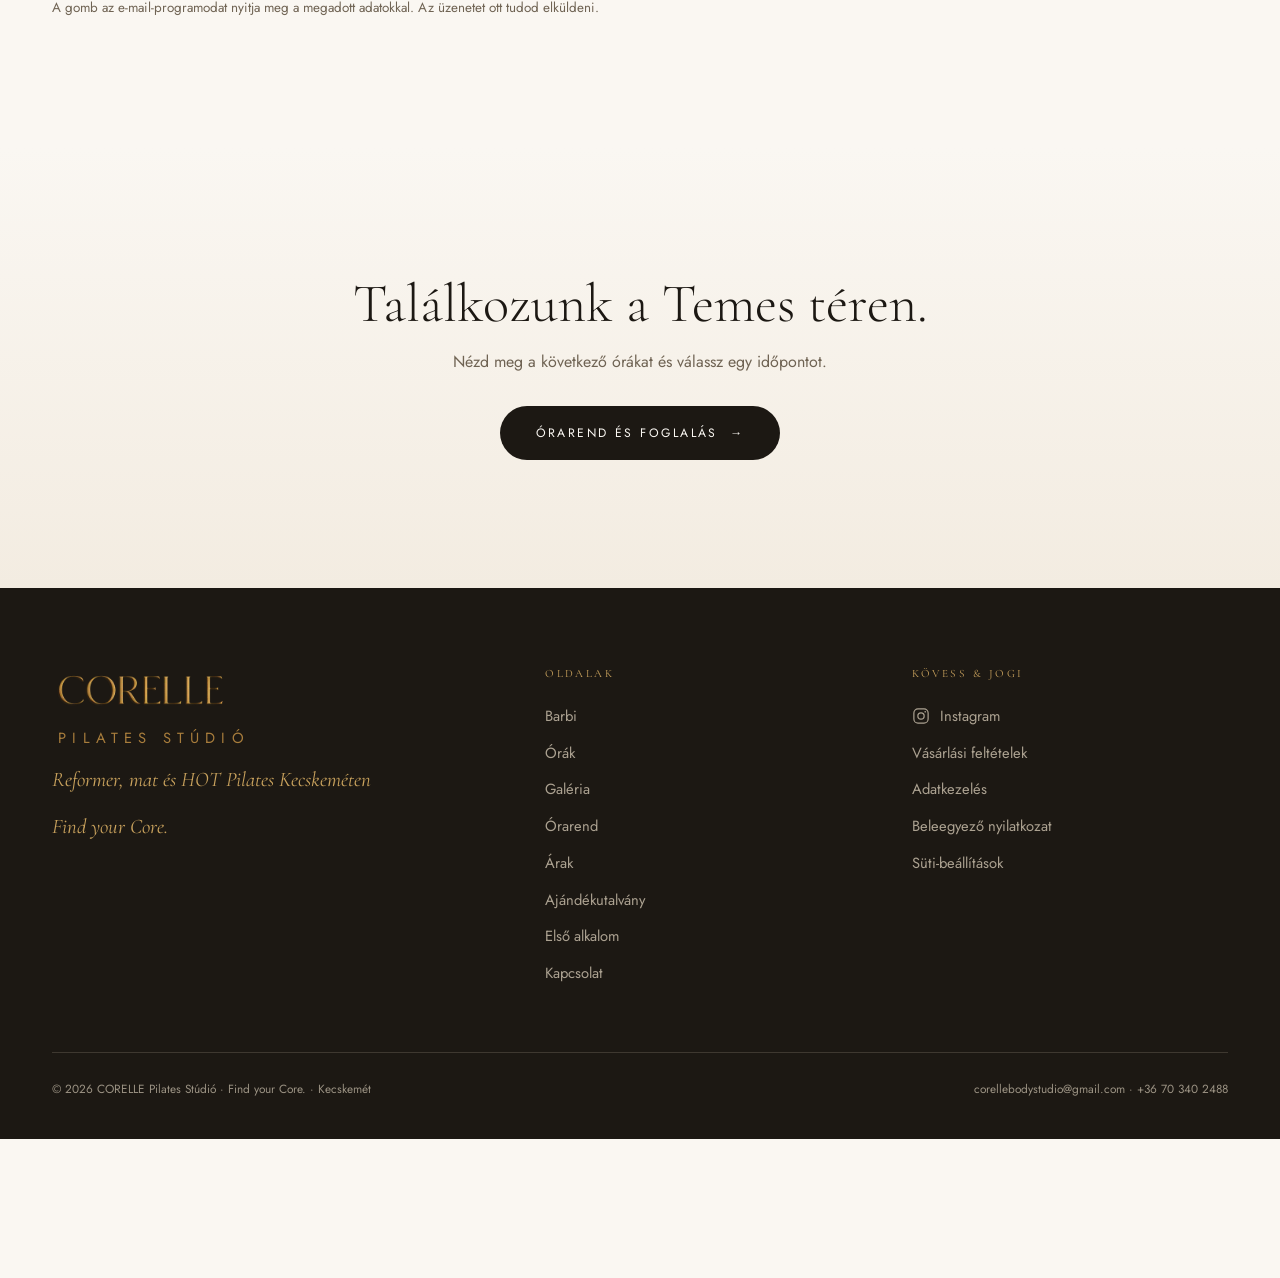
==== commit 860d8d09: "Oktatóink szekció: Benyovszky Dóra (Mat Pilates) a csapatban Co-Authored-By: Claude Opus 5.5 <norepl" ====
--- a/index.html
+++ b/index.html
@@ -181,6 +181,17 @@
   .solo .role{font-size:.7rem;letter-spacing:.2em;text-transform:uppercase;color:var(--gold-ink);margin-top:14px;display:block}
   .solo p{color:var(--muted);margin-top:20px;max-width:42ch}
   @media(max-width:780px){.solo{grid-template-columns:1fr;gap:30px;max-width:420px}}
+
+  /* OKTATÓINK — kártyák */
+  .team{background:var(--cream)}
+  .team .sec-h{text-align:center;max-width:620px;margin:0 auto 52px}
+  .team .sec-h h2{font-size:clamp(2.2rem,4.4vw,3.2rem);font-weight:300;margin-top:14px}
+  .tgrid{display:grid;grid-template-columns:repeat(2,minmax(0,1fr));gap:44px;max-width:900px;margin:0 auto}
+  .tcard img{width:100%;height:auto;aspect-ratio:4/5;object-fit:cover;display:block;border-radius:4px;border:1px solid var(--line)}
+  .tcard .role{font-size:.68rem;letter-spacing:.22em;text-transform:uppercase;color:var(--gold-ink);margin-top:22px;display:block}
+  .tcard h3{font-size:clamp(1.8rem,3vw,2.3rem);font-weight:300;margin-top:6px}
+  .tcard p{color:var(--muted);margin-top:12px;max-width:40ch}
+  @media(max-width:720px){.tgrid{grid-template-columns:1fr;gap:48px;max-width:420px}}
 
   /* ÓRAREND / BEJELENTKEZÉS */
   .cta-row{display:flex;flex-wrap:wrap;justify-content:center;gap:14px;margin-top:36px}
@@ -693,6 +704,7 @@
     <nav class="nav">
       <a href="#classes">Órák</a>
       <a href="#hot">HOT Pilates</a>
+      <a href="#oktatok">Oktatók</a>
       <a href="#pricing">Árak</a>
       <a href="#utalvany">Utalvány</a>
       <a href="#schedule">Órarend</a>
@@ -708,6 +720,7 @@
   <span class="close" id="mclose">Bezár ✕</span>
   <a href="#classes">Órák</a>
   <a href="#hot">HOT Pilates</a>
+  <a href="#oktatok">Oktatók</a>
   <a href="#pricing">Árak</a>
   <a href="#utalvany">Ajándékutalvány</a>
   <a href="#schedule">Órarend</a>
@@ -920,6 +933,38 @@
         <img src="img/hot-800.jpg" srcset="img/hot-800.jpg 800w, img/hot-1200.jpg 1200w" sizes="(max-width:980px) 92vw, 430px"
              width="1200" height="1500" loading="lazy" decoding="async" alt="A felfűtött terem szőnyegekkel a CORELLE stúdióban" />
       </picture>
+    </div>
+  </section>
+
+  <!-- OKTATÓINK -->
+  <section class="sec team" id="oktatok">
+    <div class="wrap">
+      <div class="sec-h">
+        <span class="eyebrow c">Oktatóink</span>
+        <h2>Akikkel nálunk edzel.</h2>
+      </div>
+      <div class="tgrid">
+        <div class="tcard">
+          <picture>
+            <source type="image/webp" srcset="img/barbi-hello-800.webp 800w, img/barbi-hello-1200.webp 1200w" sizes="(max-width:720px) 92vw, 430px" />
+            <img src="img/barbi-hello-800.jpg" srcset="img/barbi-hello-800.jpg 800w, img/barbi-hello-1200.jpg 1200w" sizes="(max-width:720px) 92vw, 430px"
+                 width="1200" height="1500" loading="lazy" decoding="async" alt="Nagy Barbara, a CORELLE Pilates Stúdió alapítója és oktatója" />
+          </picture>
+          <span class="role">Alapító · Reformer, Mat és HOT Pilates</span>
+          <h3>Nagy Barbara</h3>
+          <p>A Corelle alapítója. Reformer, mat és HOT Pilates órákat tart, kis csoportban, figyelemmel.</p>
+        </div>
+        <div class="tcard">
+          <picture>
+            <source type="image/webp" srcset="img/dori-800.webp 800w, img/dori-1200.webp 1200w" sizes="(max-width:720px) 92vw, 430px" />
+            <img src="img/dori-800.jpg" srcset="img/dori-800.jpg 800w, img/dori-1200.jpg 1200w" sizes="(max-width:720px) 92vw, 430px"
+                 width="1200" height="1500" loading="lazy" decoding="async" alt="Benyovszky Dóra, Mat Pilates oktató a CORELLE Pilates Stúdióban" />
+          </picture>
+          <span class="role">Mat Pilates</span>
+          <h3>Benyovszky Dóra</h3>
+          <p>Novembertől ő is a Corelle csapatát erősíti, Mat Pilates órákat tart. Életmód- és táplálkozási tanácsadó is.</p>
+        </div>
+      </div>
     </div>
   </section>
 
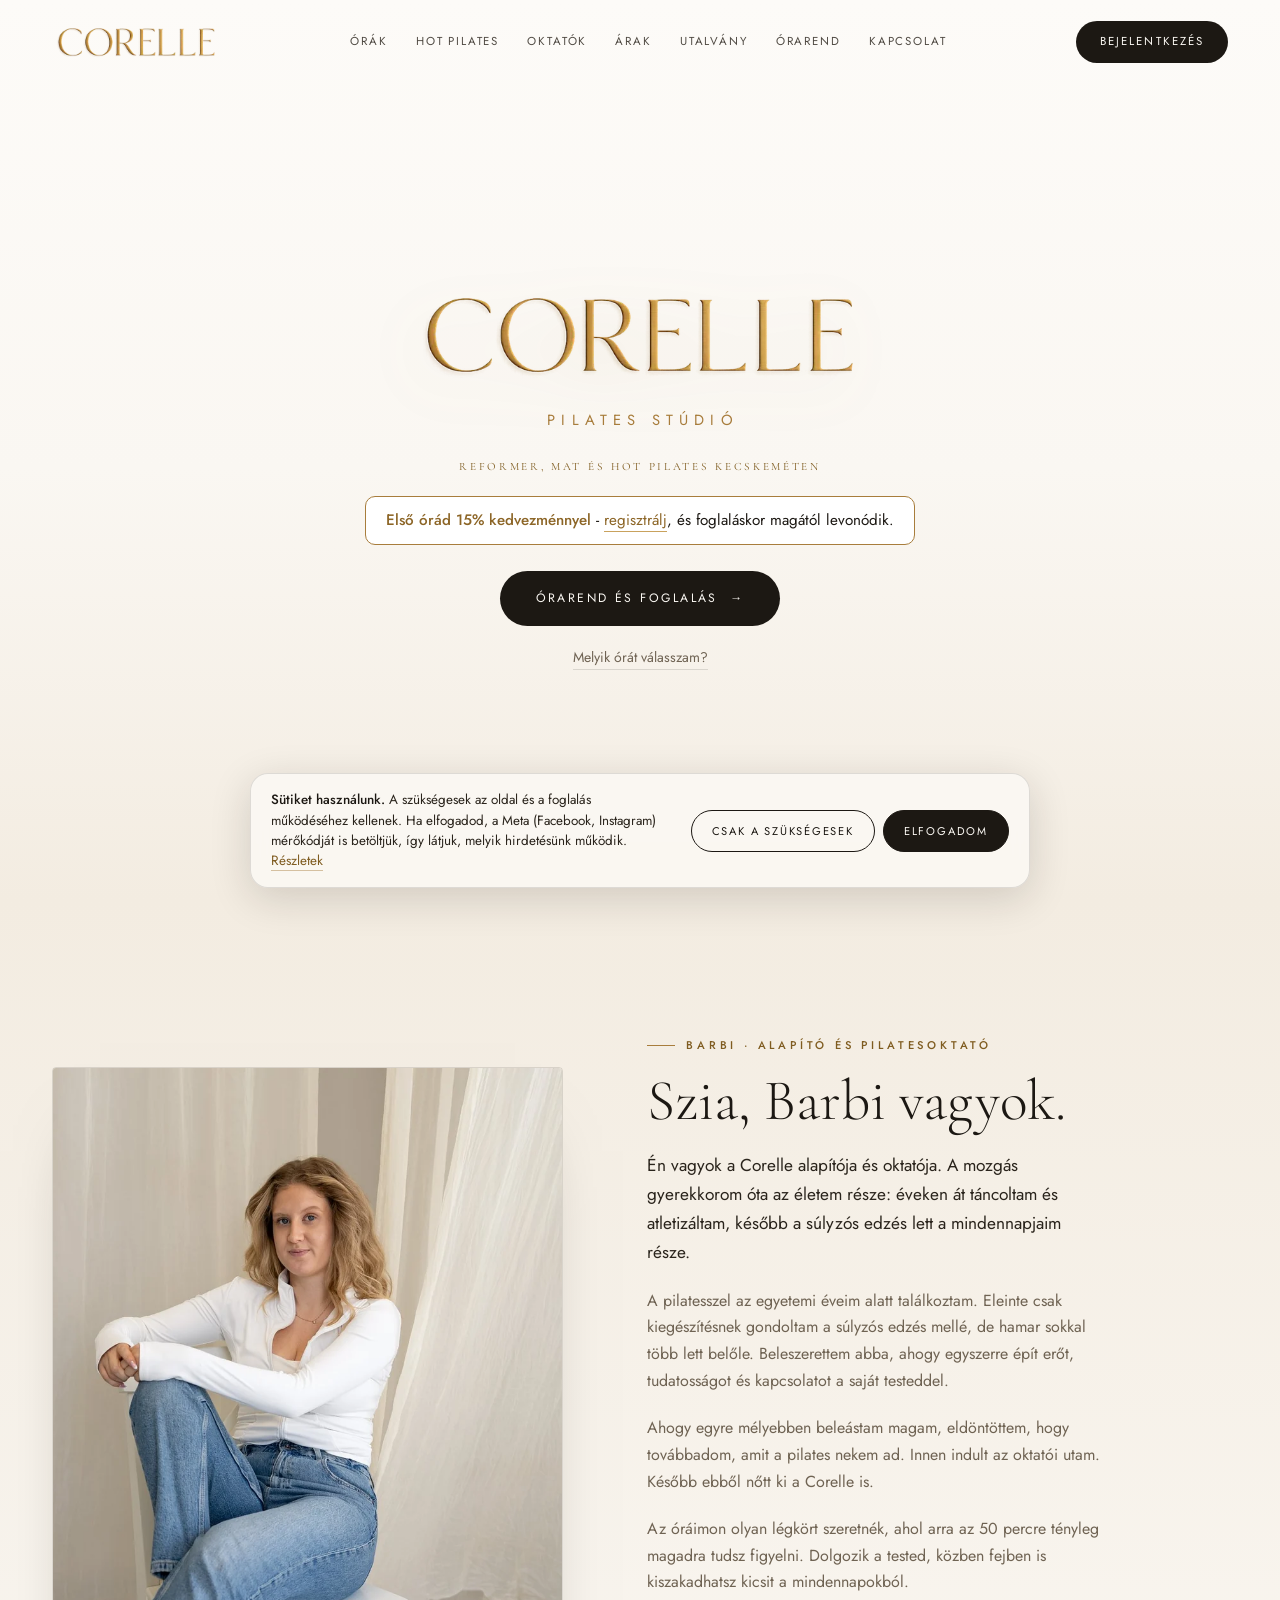
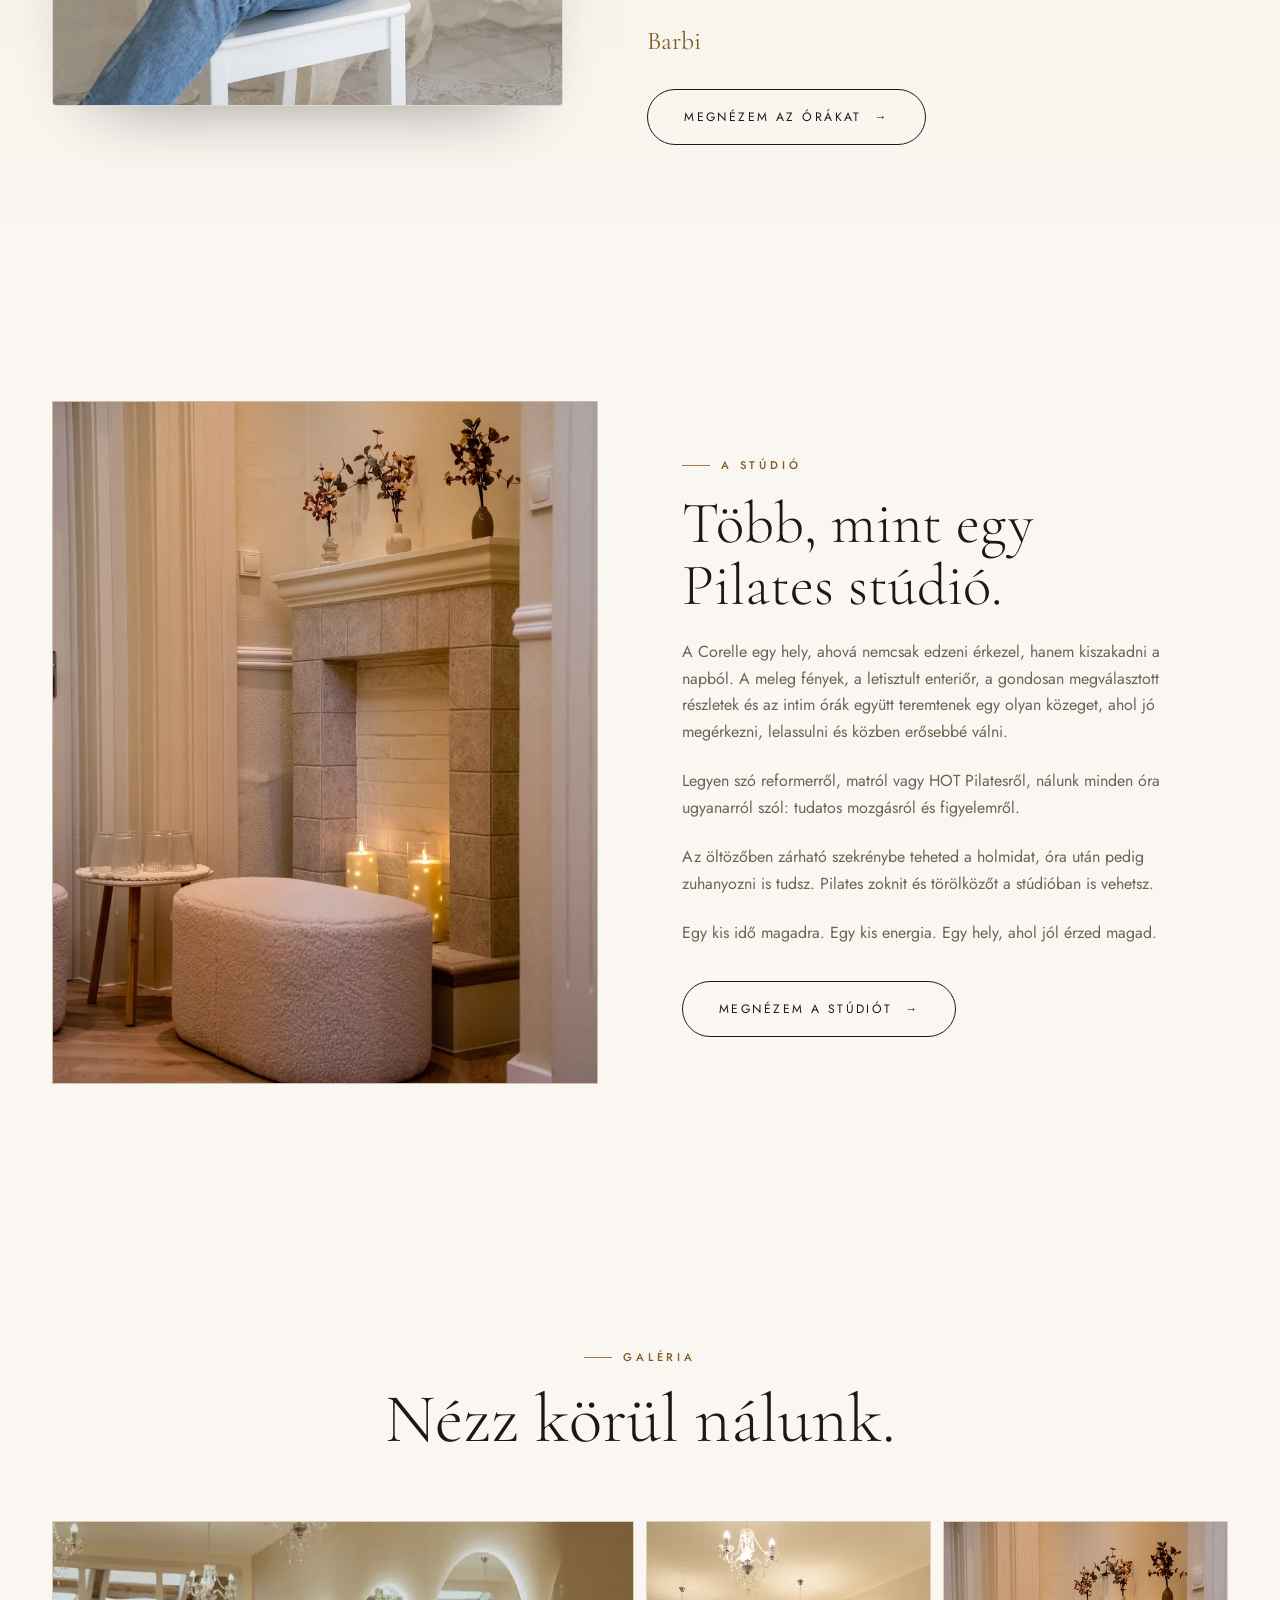
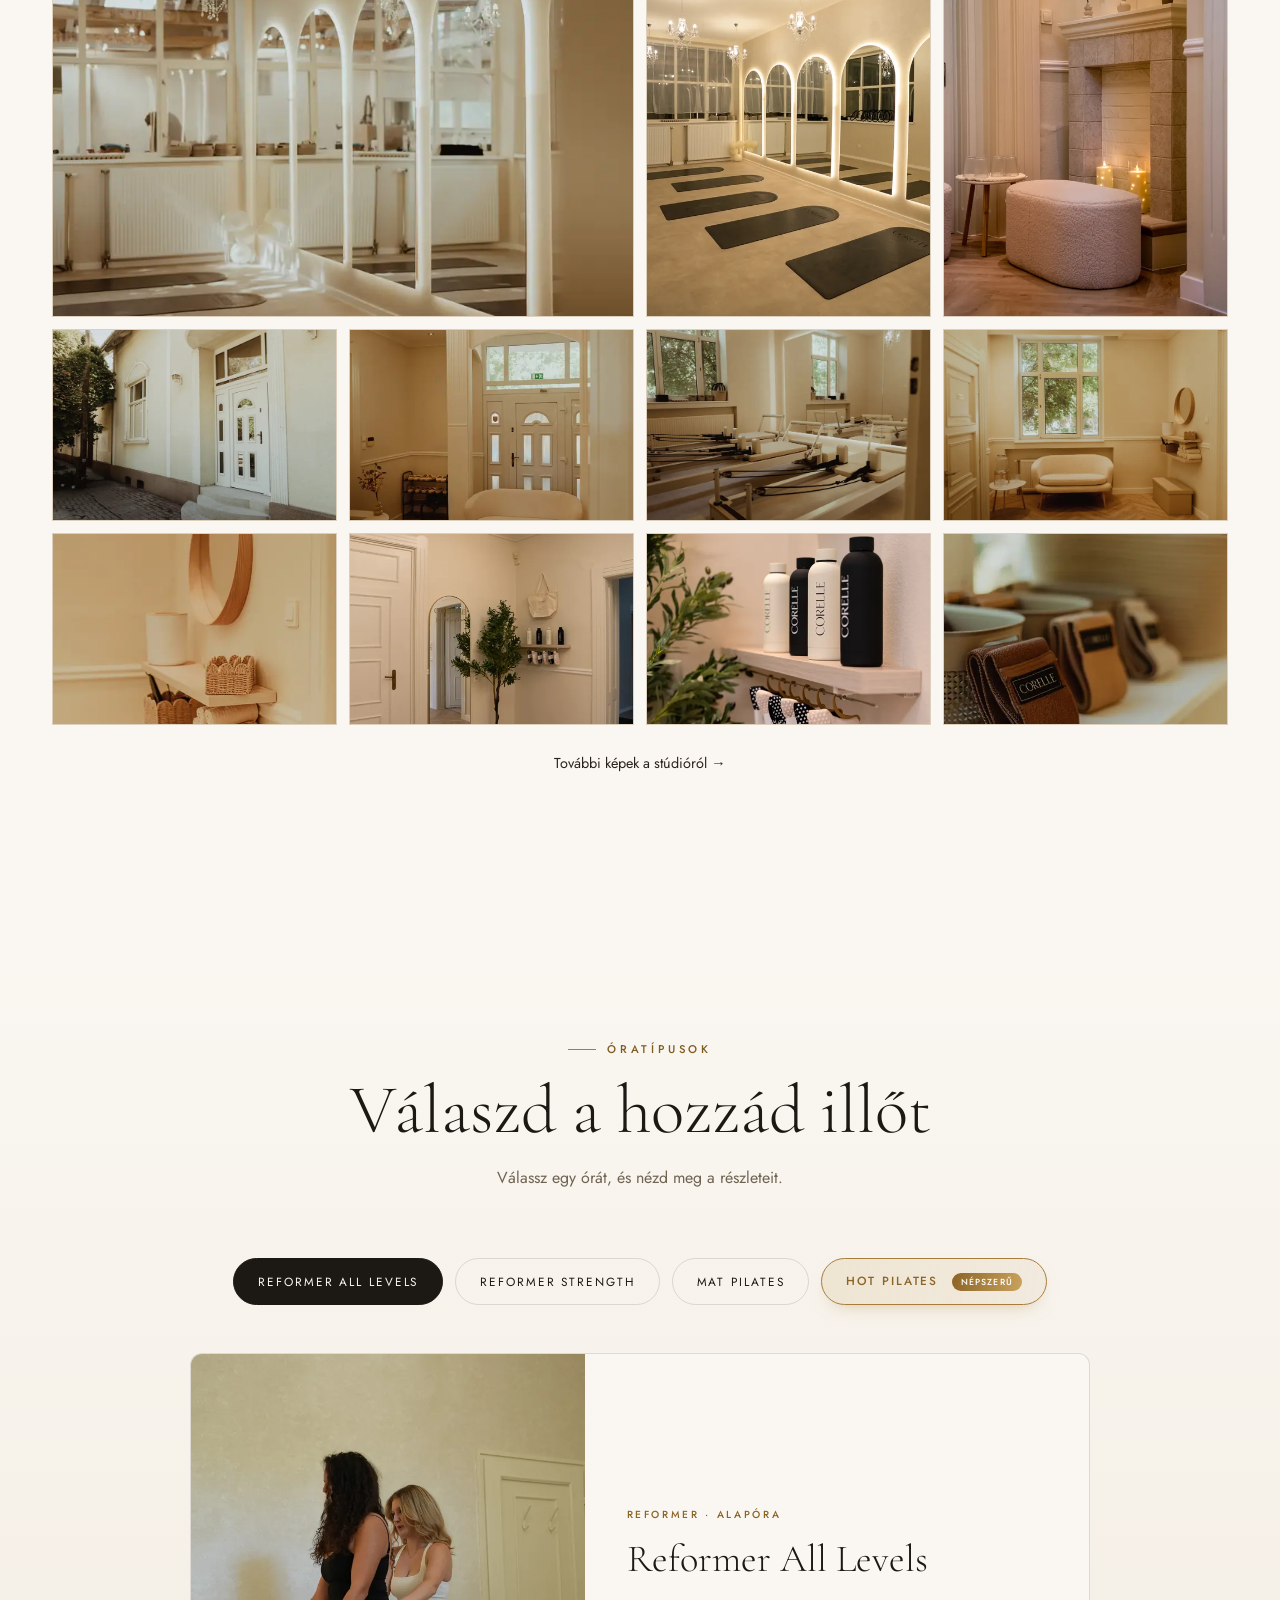
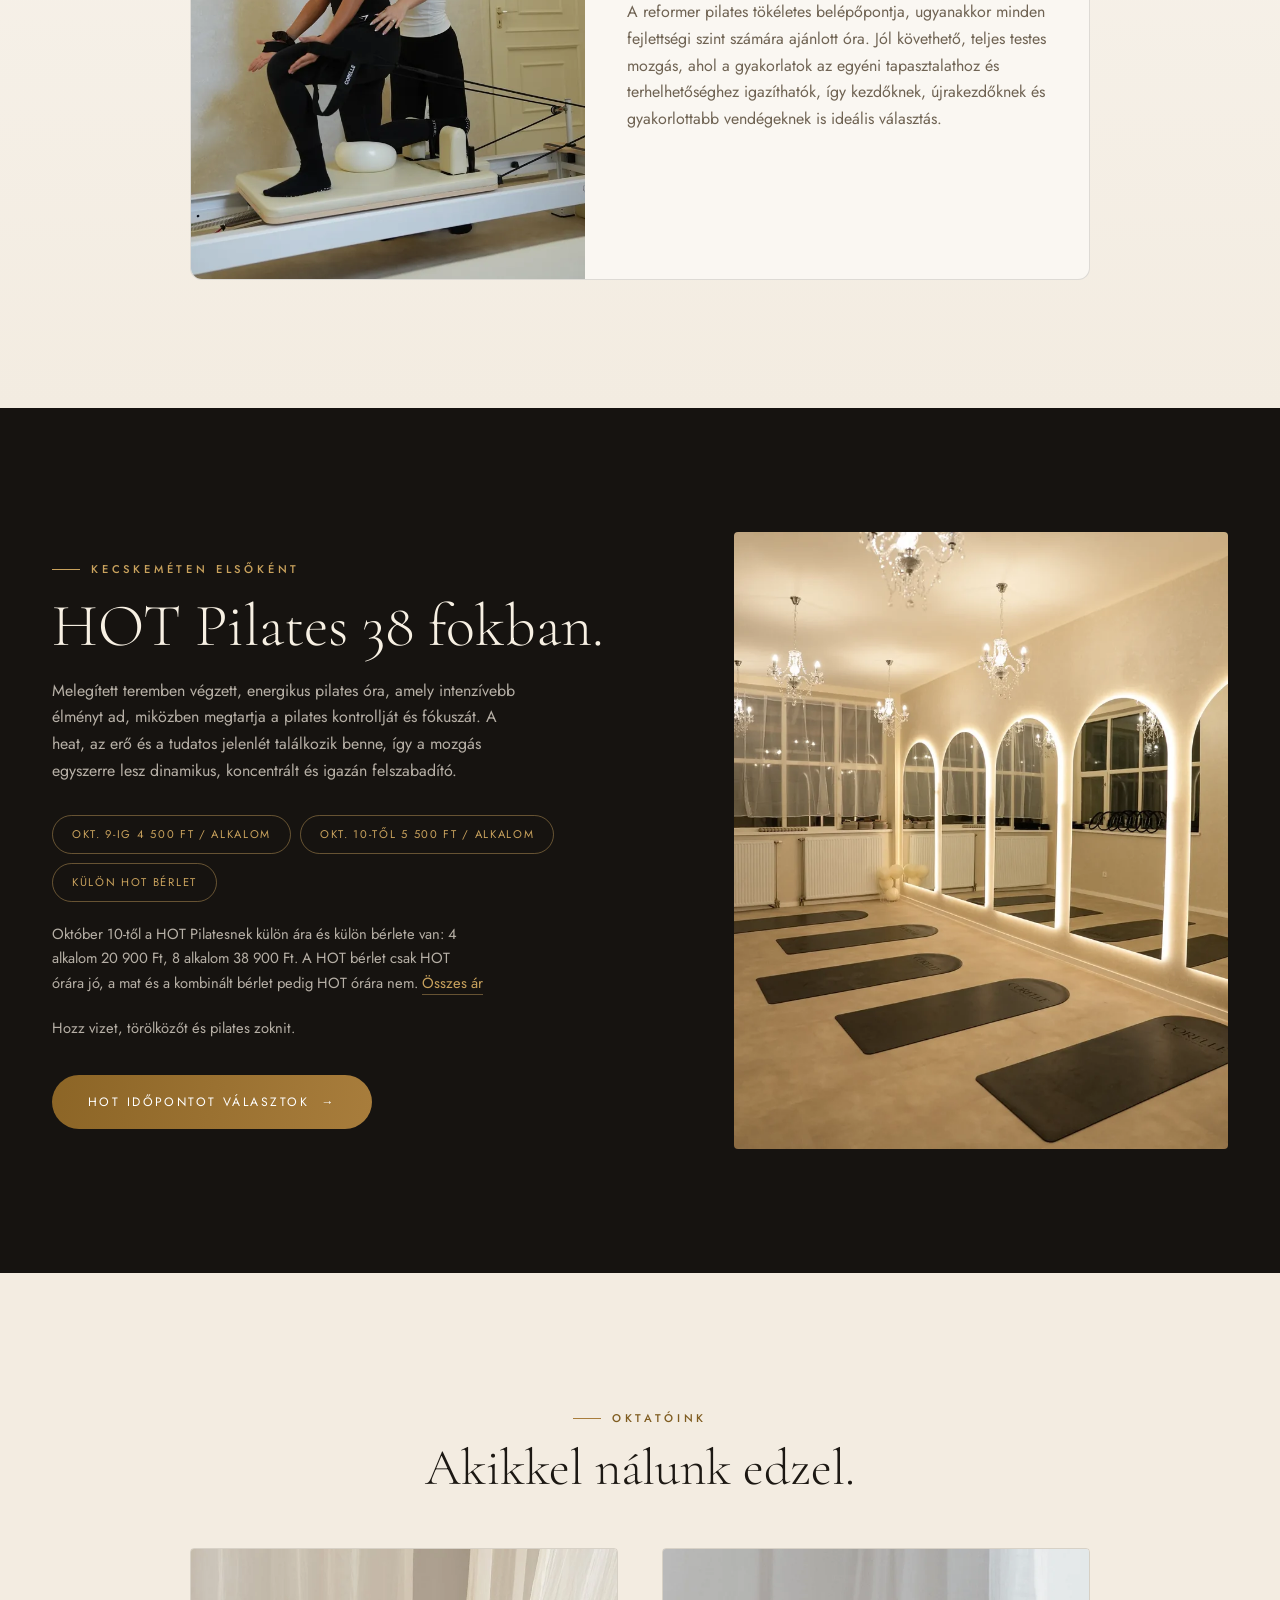
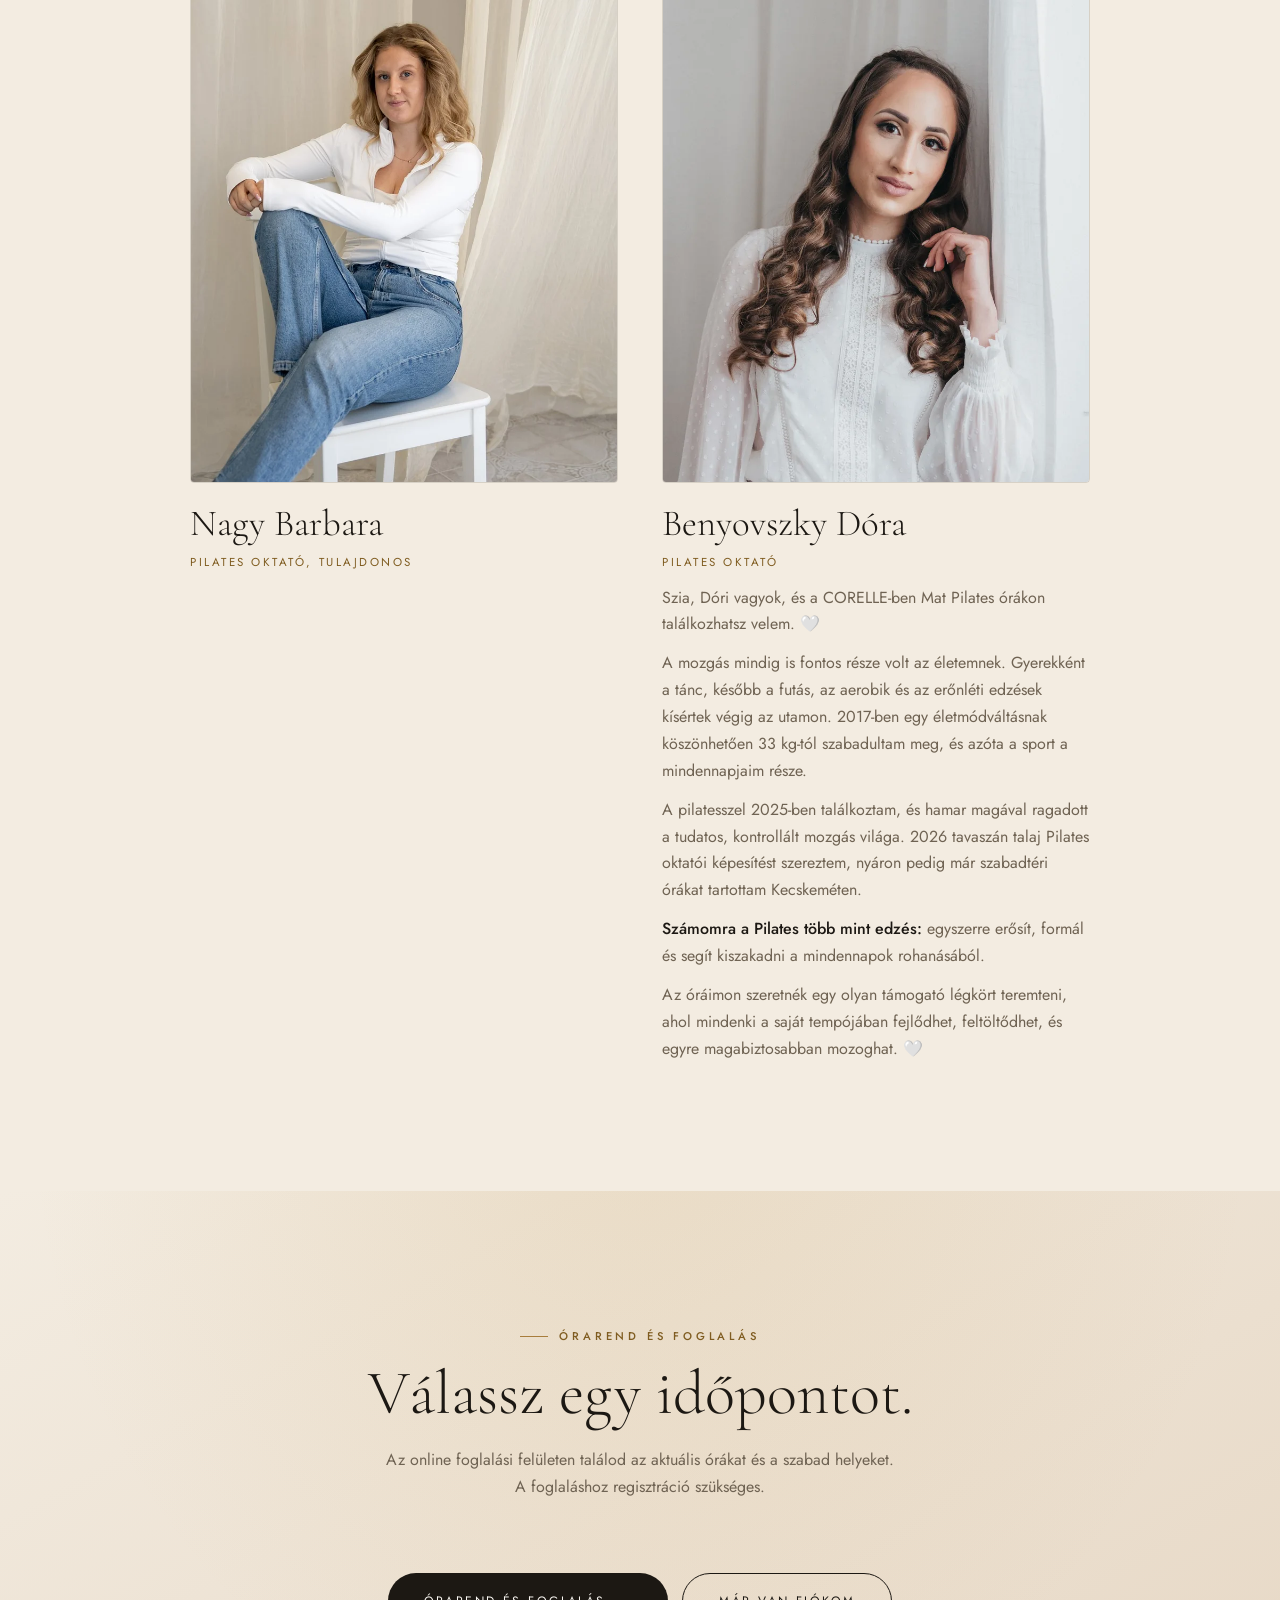
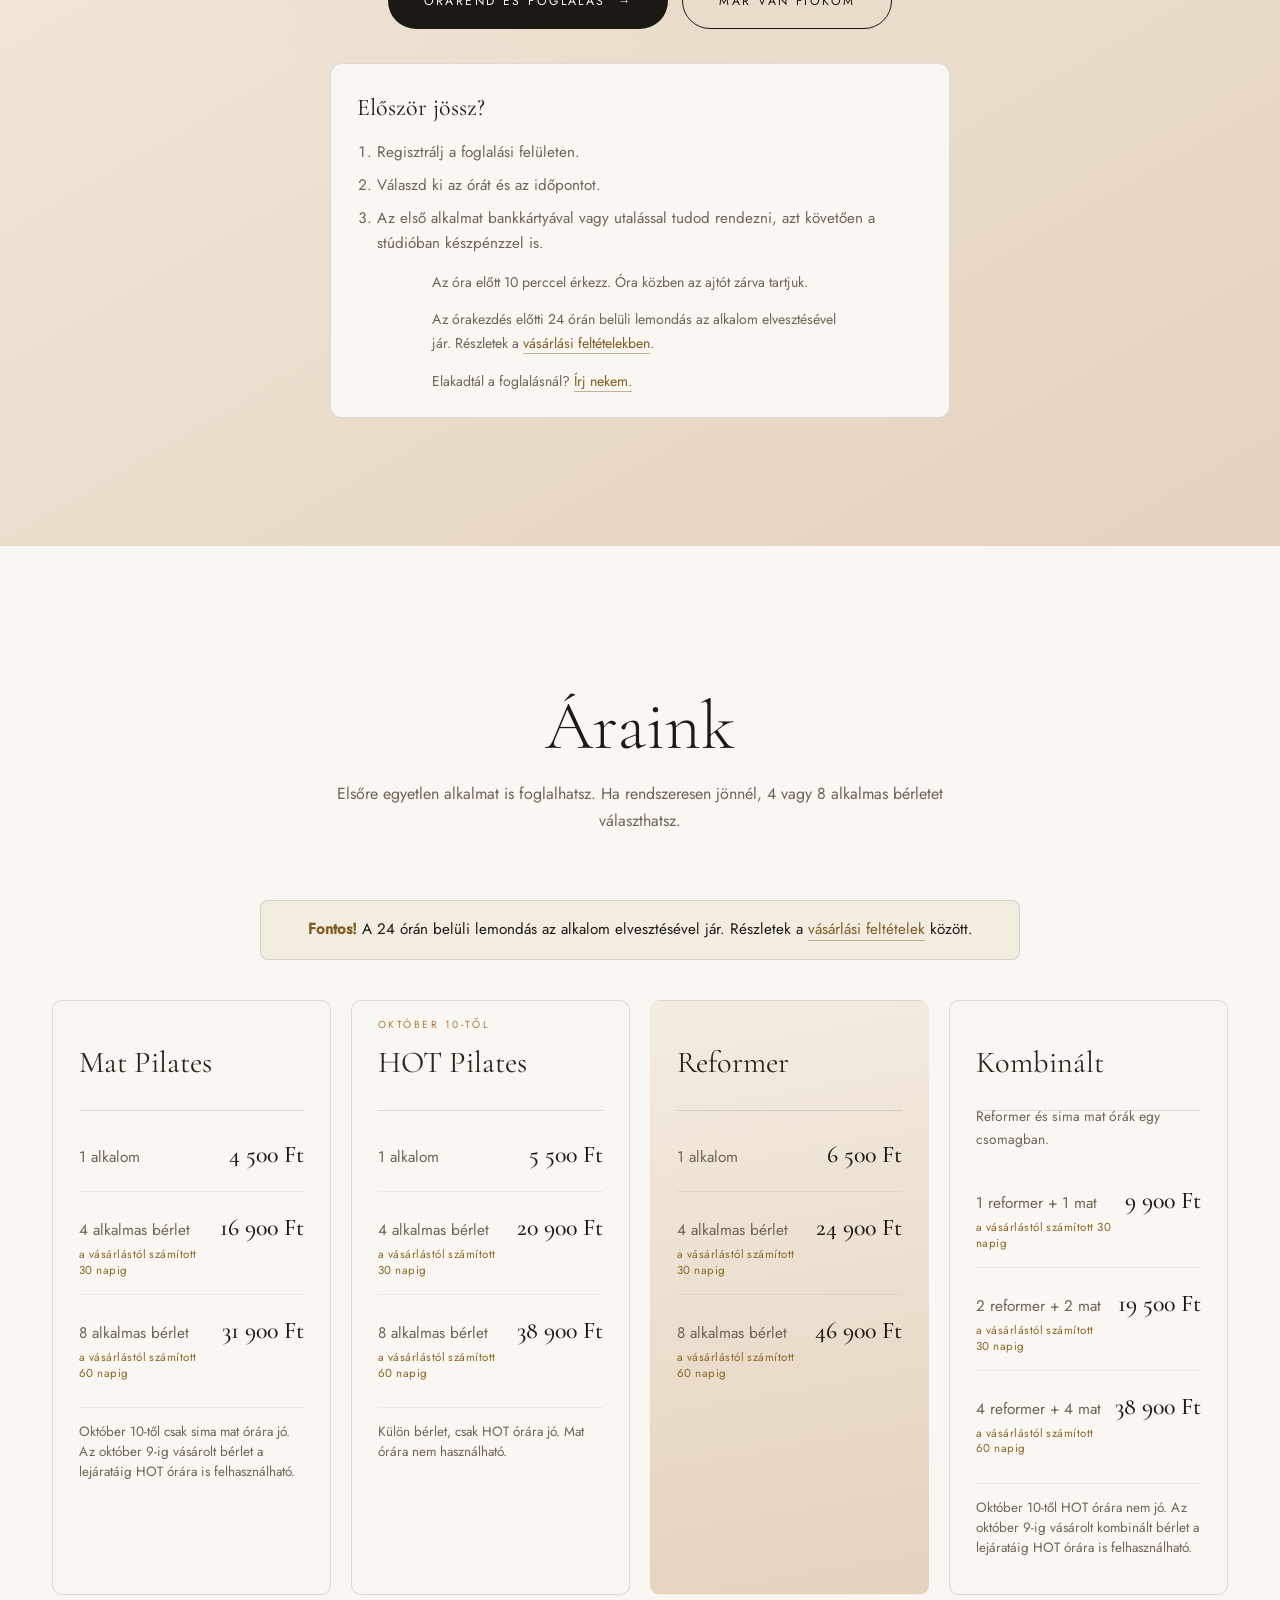
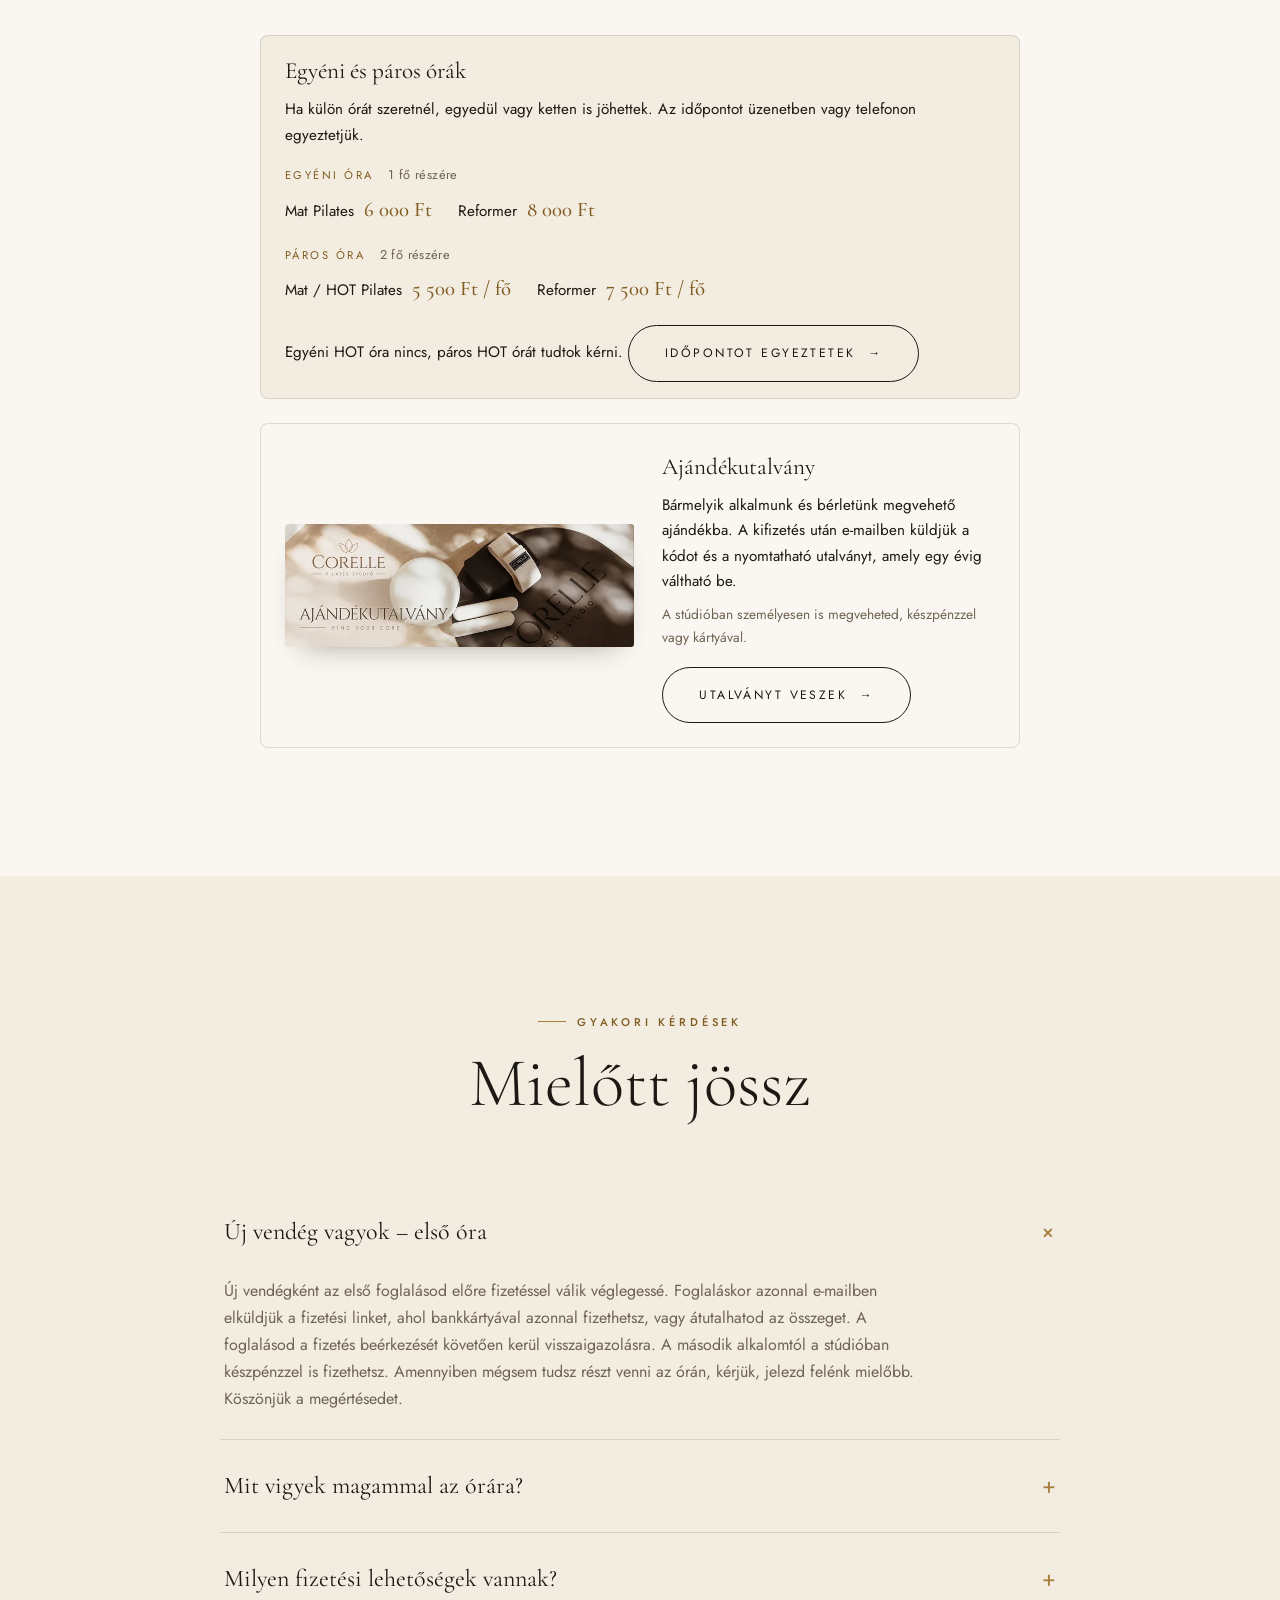
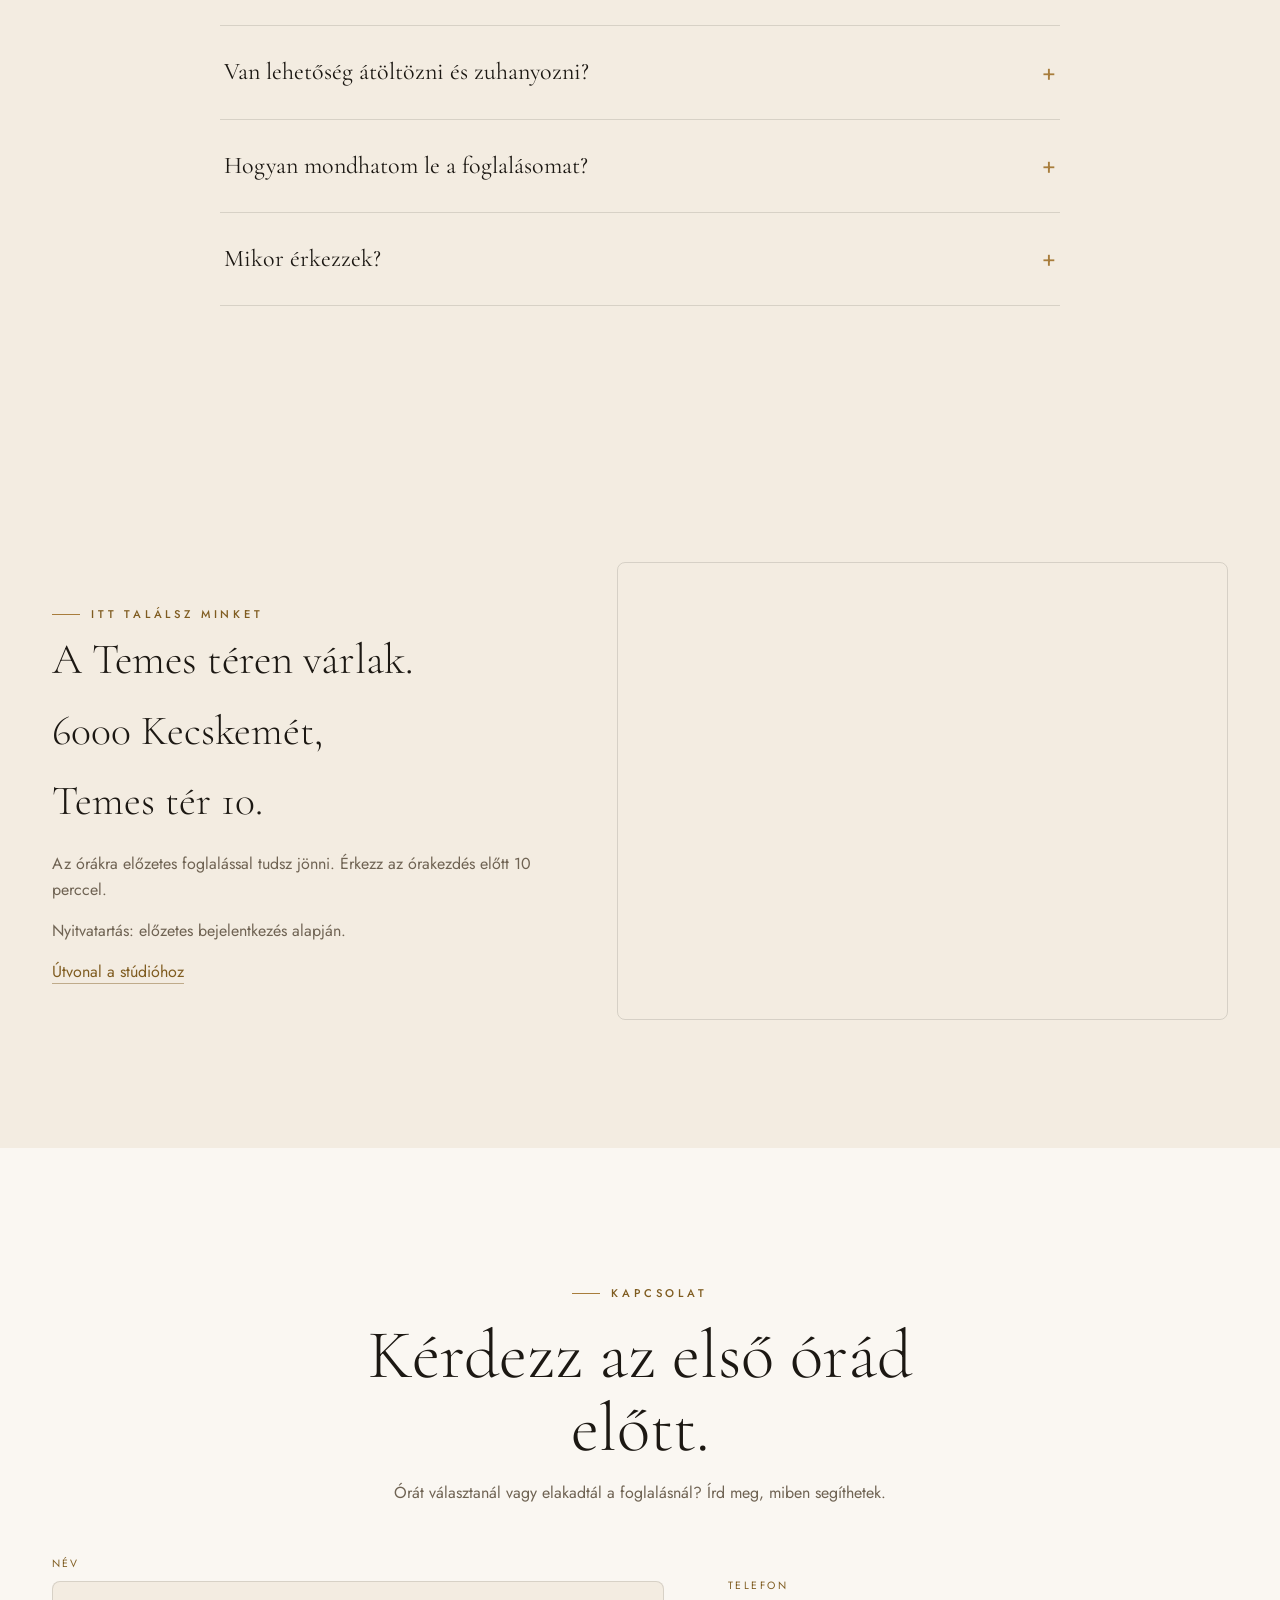
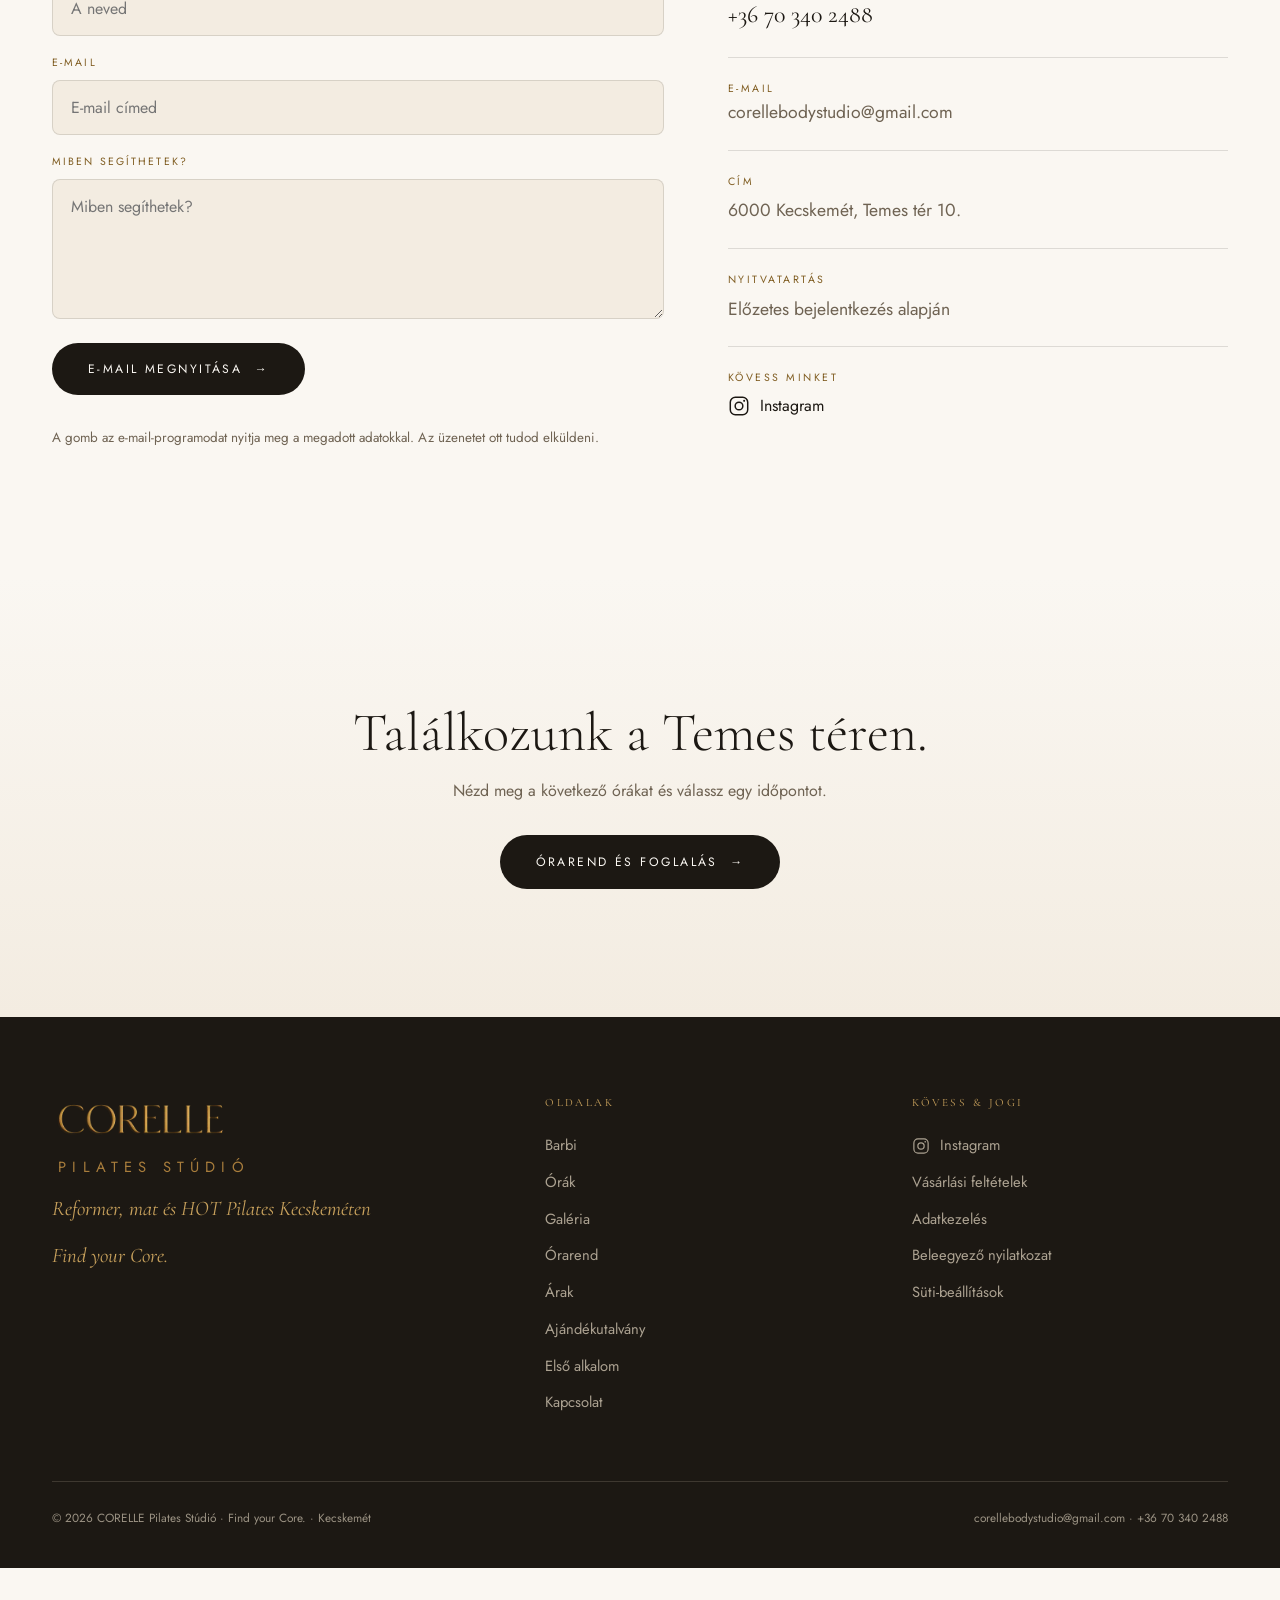
==== commit 644626c3: "Oktatóink: Dóri saját bemutatkozó szövege (Barbitól), Barbi: Pilates oktató, tulajdonos Co-Authored-" ====
--- a/index.html
+++ b/index.html
@@ -188,9 +188,11 @@
   .team .sec-h h2{font-size:clamp(2.2rem,4.4vw,3.2rem);font-weight:300;margin-top:14px}
   .tgrid{display:grid;grid-template-columns:repeat(2,minmax(0,1fr));gap:44px;max-width:900px;margin:0 auto}
   .tcard img{width:100%;height:auto;aspect-ratio:4/5;object-fit:cover;display:block;border-radius:4px;border:1px solid var(--line)}
-  .tcard .role{font-size:.68rem;letter-spacing:.22em;text-transform:uppercase;color:var(--gold-ink);margin-top:22px;display:block}
-  .tcard h3{font-size:clamp(1.8rem,3vw,2.3rem);font-weight:300;margin-top:6px}
+  .tcard .role{font-size:.72rem;letter-spacing:.22em;text-transform:uppercase;color:var(--gold-ink);margin-top:10px;display:block}
+  .tcard h3{font-size:clamp(1.8rem,3vw,2.3rem);font-weight:300;margin-top:22px}
   .tcard p{color:var(--muted);margin-top:12px;max-width:40ch}
+  .tcard .bio p{max-width:none}
+  .tcard .bio b{font-weight:500;color:var(--ink,inherit)}
   @media(max-width:720px){.tgrid{grid-template-columns:1fr;gap:48px;max-width:420px}}
 
   /* ÓRAREND / BEJELENTKEZÉS */
@@ -950,19 +952,24 @@
             <img src="img/barbi-hello-800.jpg" srcset="img/barbi-hello-800.jpg 800w, img/barbi-hello-1200.jpg 1200w" sizes="(max-width:720px) 92vw, 430px"
                  width="1200" height="1500" loading="lazy" decoding="async" alt="Nagy Barbara, a CORELLE Pilates Stúdió alapítója és oktatója" />
           </picture>
-          <span class="role">Alapító · Reformer, Mat és HOT Pilates</span>
           <h3>Nagy Barbara</h3>
-          <p>A Corelle alapítója. Reformer, mat és HOT Pilates órákat tart, kis csoportban, figyelemmel.</p>
+          <span class="role">Pilates oktató, tulajdonos</span>
         </div>
         <div class="tcard">
           <picture>
             <source type="image/webp" srcset="img/dori-800.webp 800w, img/dori-1200.webp 1200w" sizes="(max-width:720px) 92vw, 430px" />
             <img src="img/dori-800.jpg" srcset="img/dori-800.jpg 800w, img/dori-1200.jpg 1200w" sizes="(max-width:720px) 92vw, 430px"
-                 width="1200" height="1500" loading="lazy" decoding="async" alt="Benyovszky Dóra, Mat Pilates oktató a CORELLE Pilates Stúdióban" />
+                 width="1200" height="1500" loading="lazy" decoding="async" alt="Benyovszky Dóra, pilates oktató a CORELLE Pilates Stúdióban" />
           </picture>
-          <span class="role">Mat Pilates</span>
           <h3>Benyovszky Dóra</h3>
-          <p>Novembertől ő is a Corelle csapatát erősíti, Mat Pilates órákat tart. Életmód- és táplálkozási tanácsadó is.</p>
+          <span class="role">Pilates oktató</span>
+          <div class="bio">
+            <p>Szia, Dóri vagyok, és a CORELLE-ben Mat Pilates órákon találkozhatsz velem. 🤍</p>
+            <p>A mozgás mindig is fontos része volt az életemnek. Gyerekként a tánc, később a futás, az aerobik és az erőnléti edzések kísértek végig az utamon. 2017-ben egy életmódváltásnak köszönhetően 33 kg-tól szabadultam meg, és azóta a sport a mindennapjaim része.</p>
+            <p>A pilatesszel 2025-ben találkoztam, és hamar magával ragadott a tudatos, kontrollált mozgás világa. 2026 tavaszán talaj Pilates oktatói képesítést szereztem, nyáron pedig már szabadtéri órákat tartottam Kecskeméten.</p>
+            <p><b>Számomra a Pilates több mint edzés:</b> egyszerre erősít, formál és segít kiszakadni a mindennapok rohanásából.</p>
+            <p>Az óráimon szeretnék egy olyan támogató légkört teremteni, ahol mindenki a saját tempójában fejlődhet, feltöltődhet, és egyre magabiztosabban mozoghat. 🤍</p>
+          </div>
         </div>
       </div>
     </div>
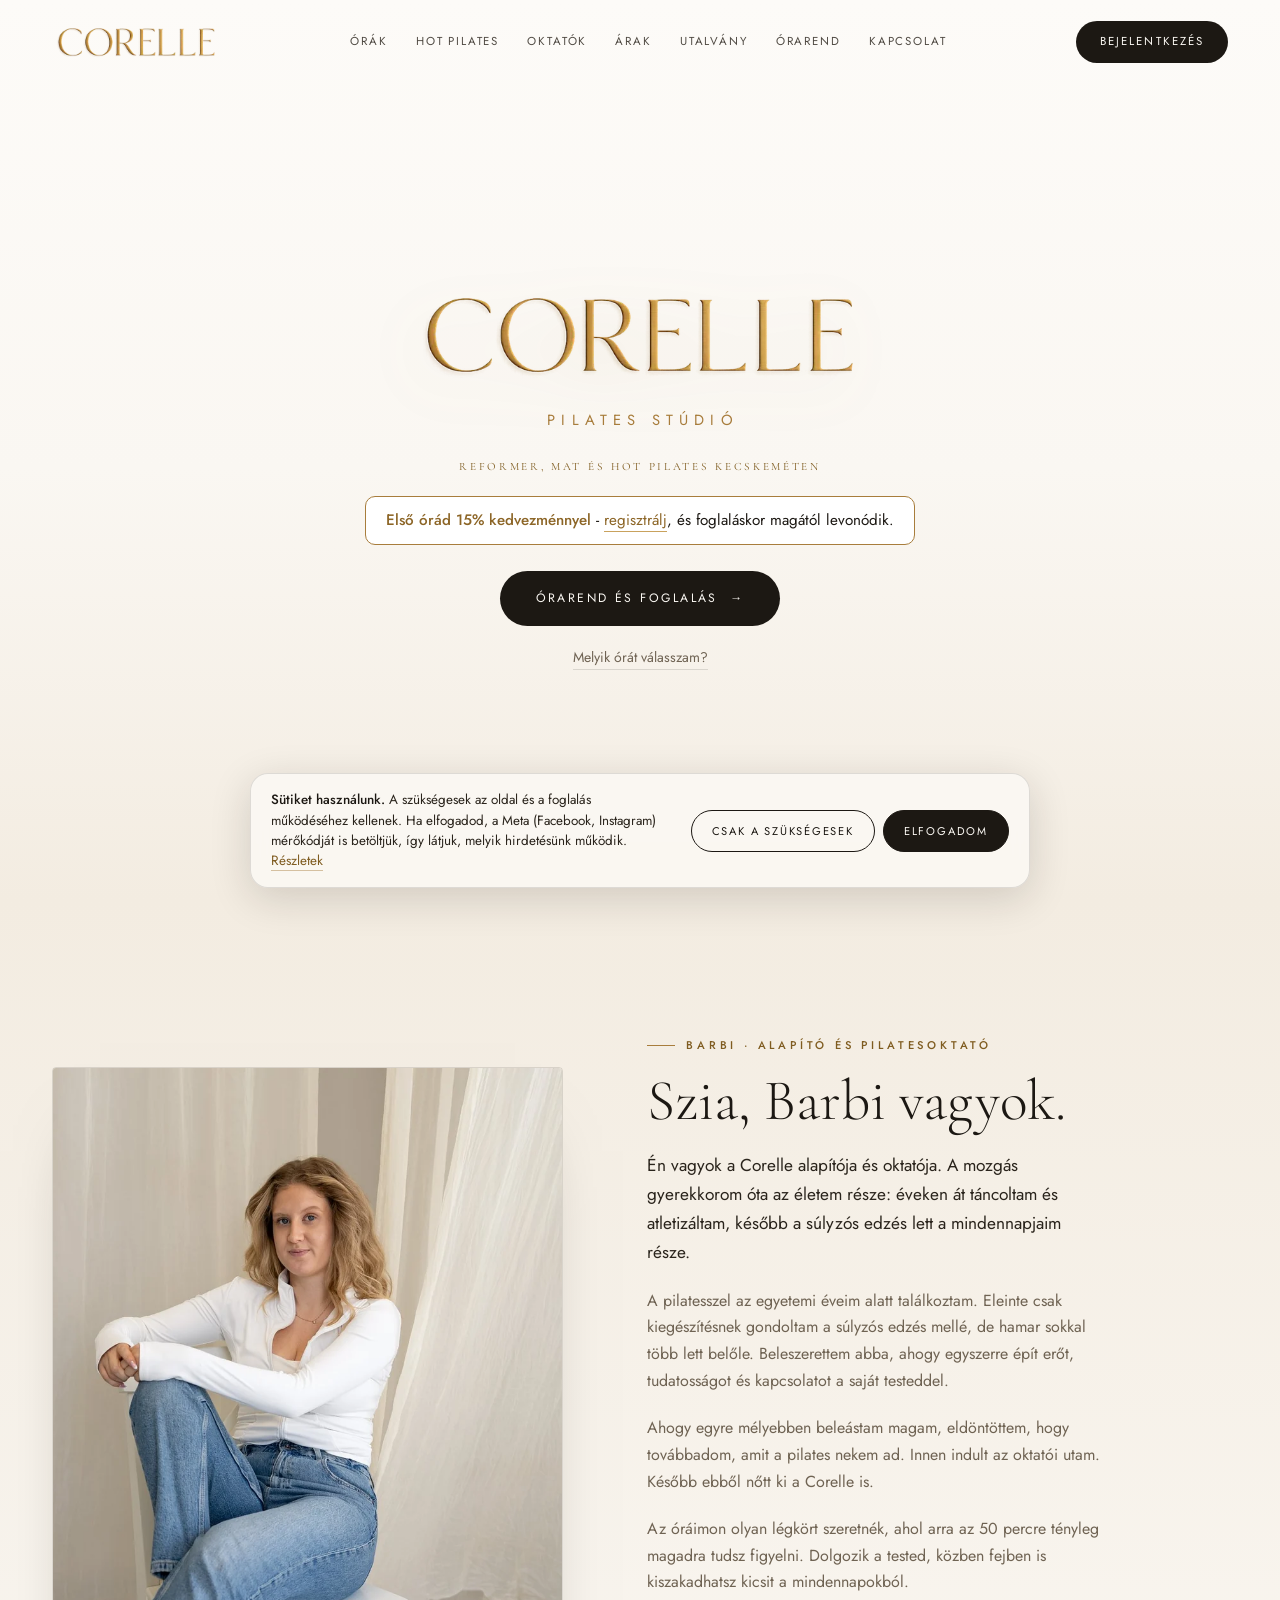
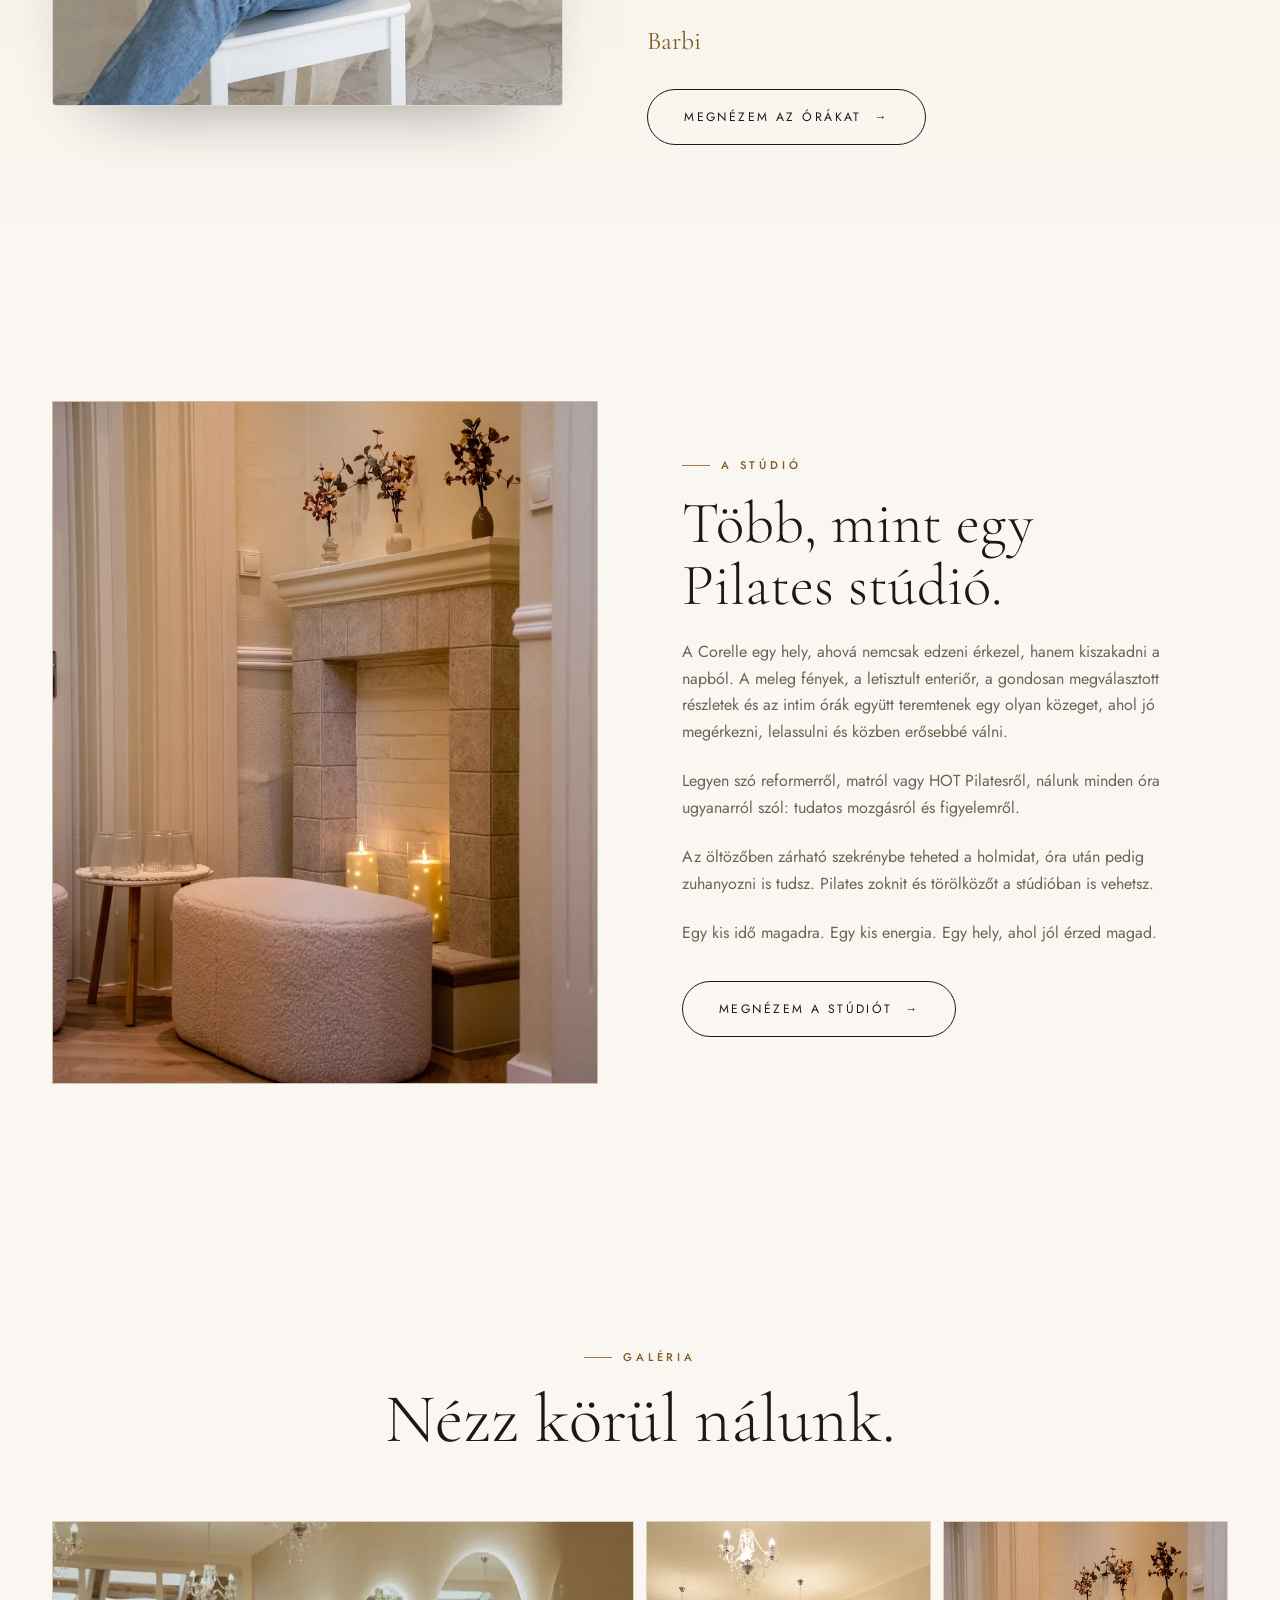
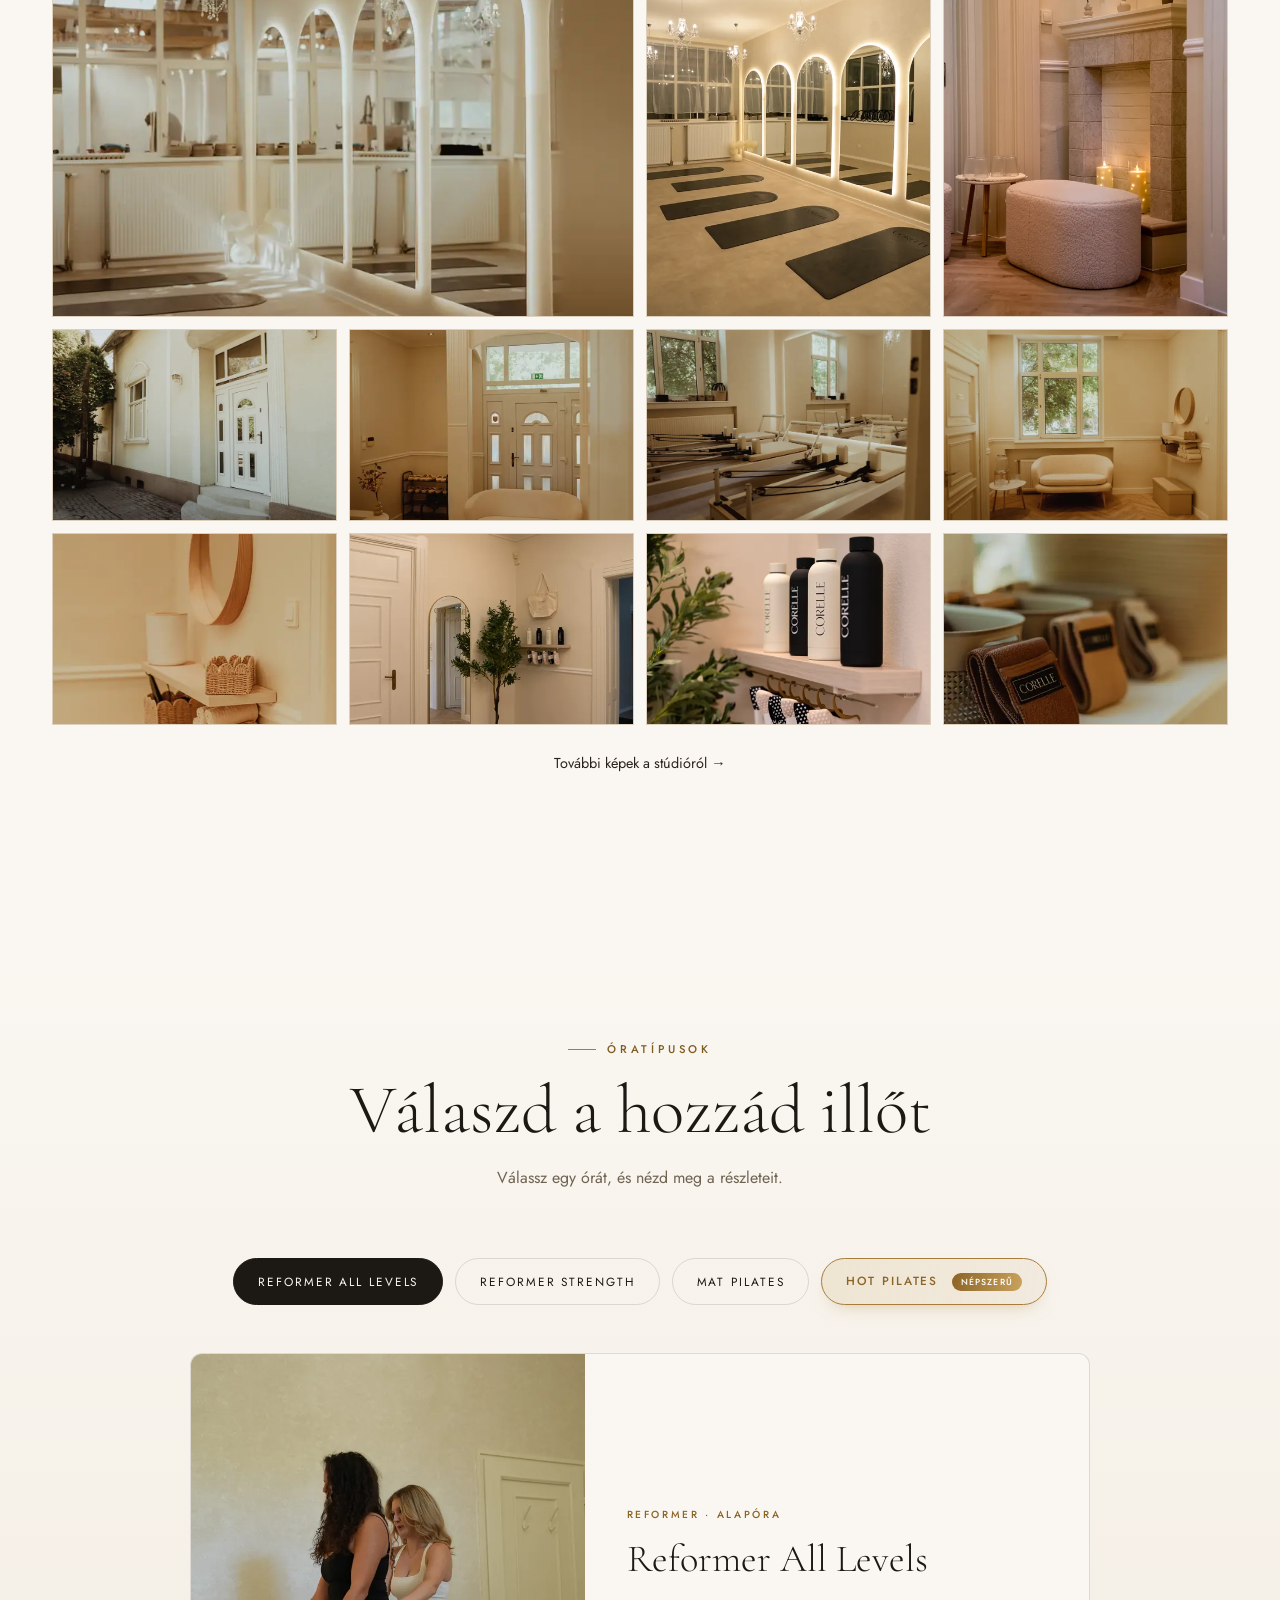
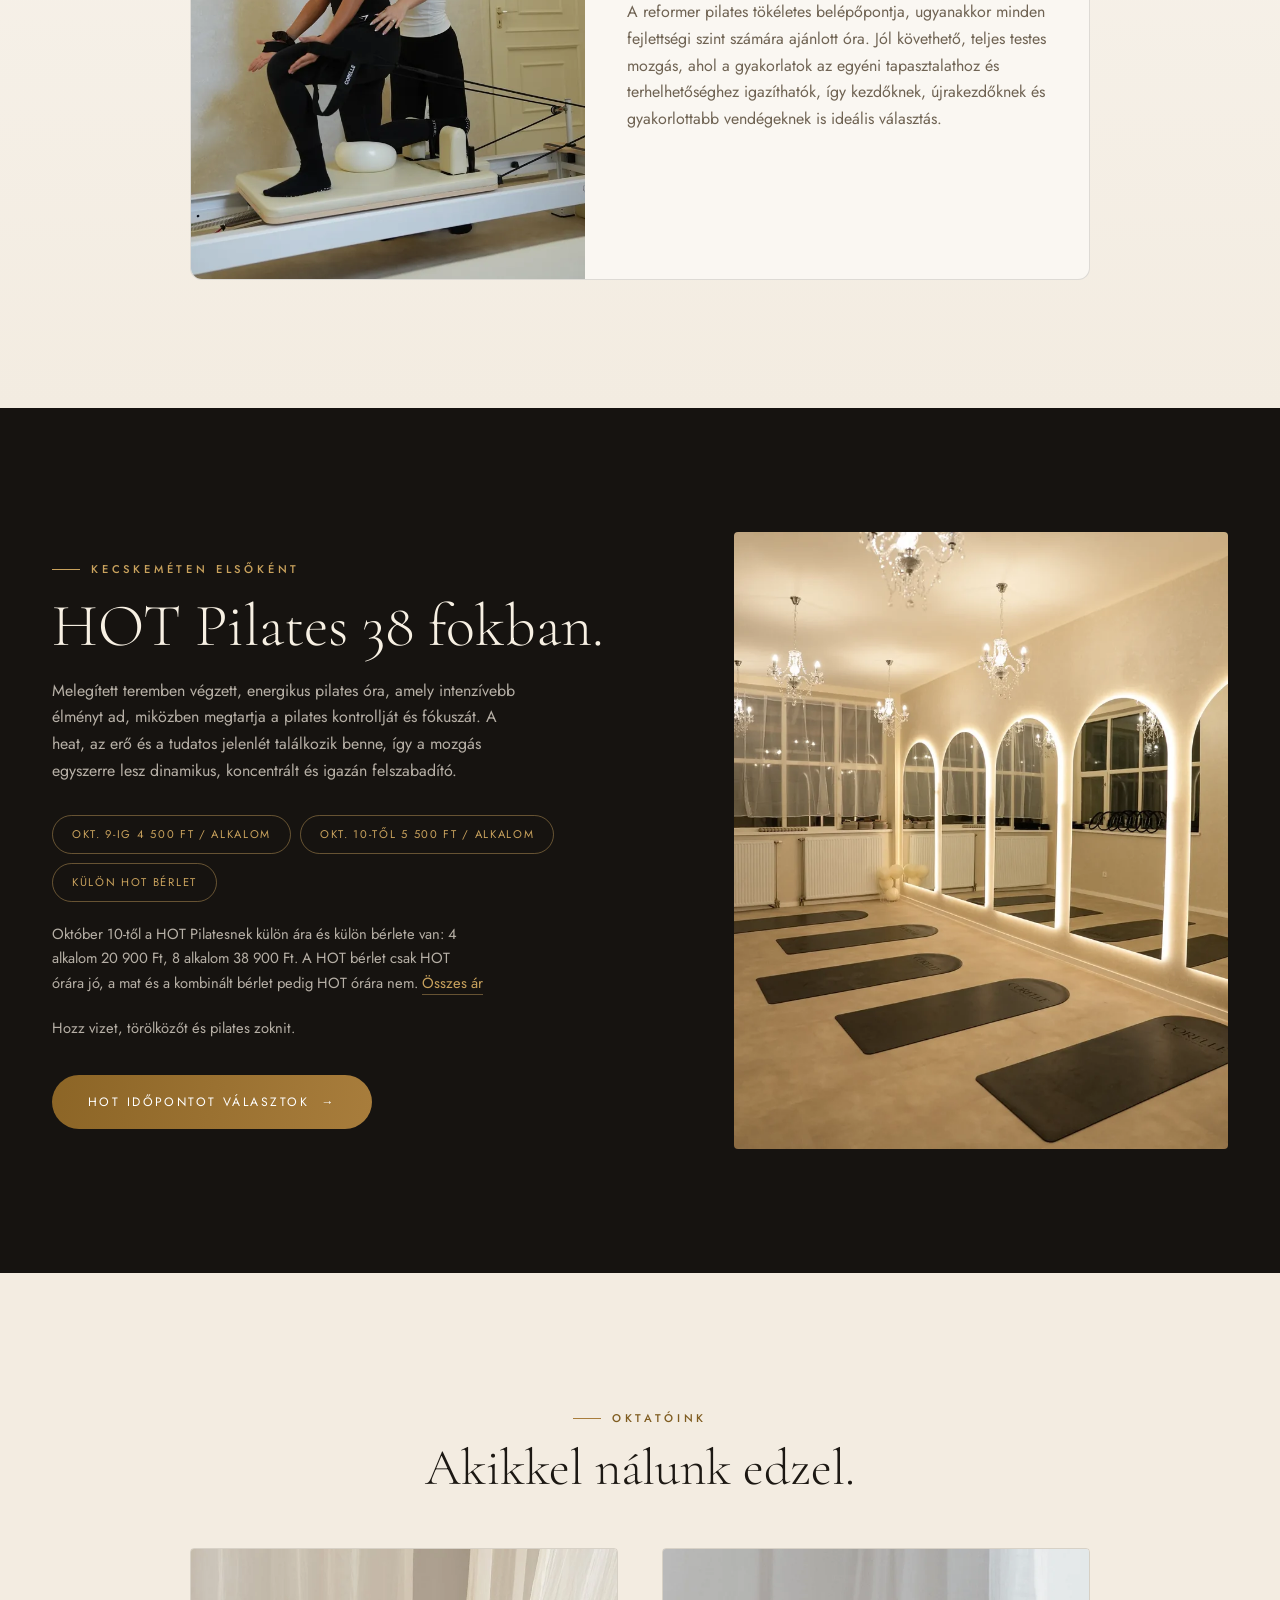
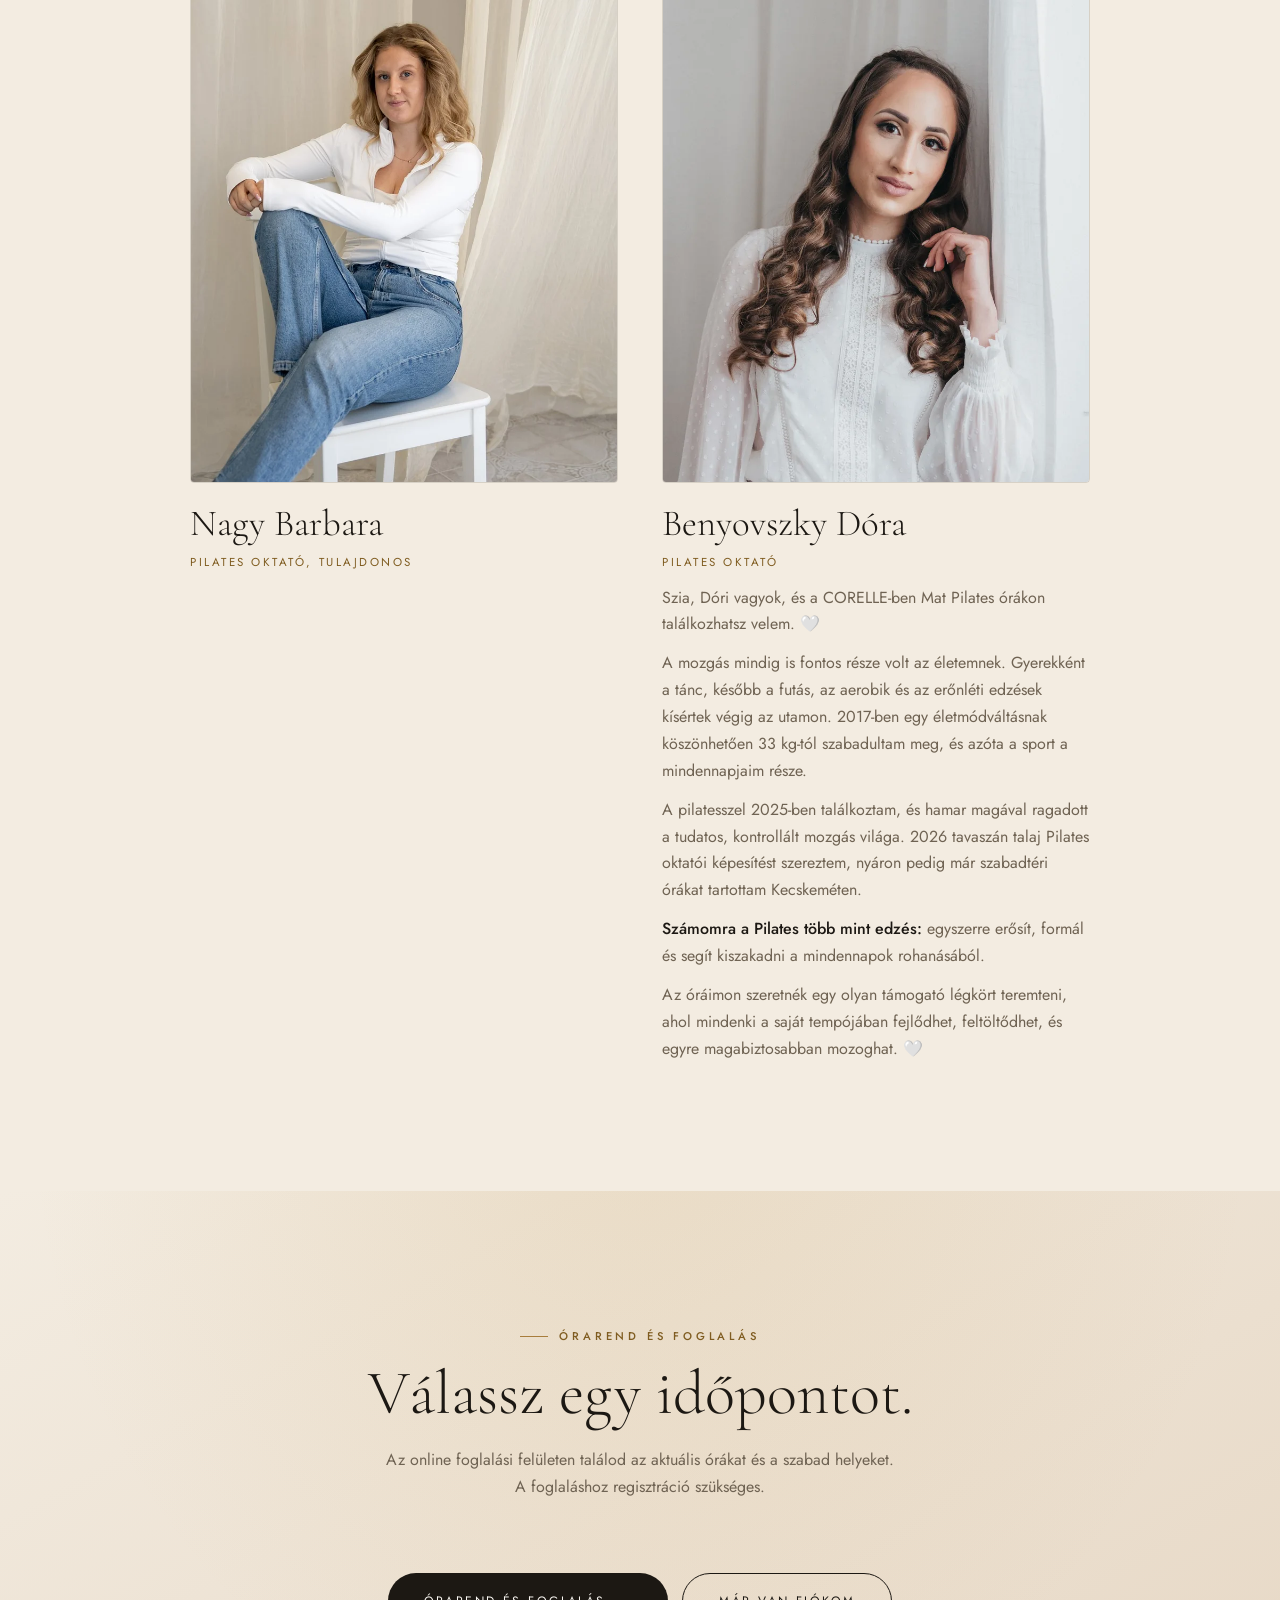
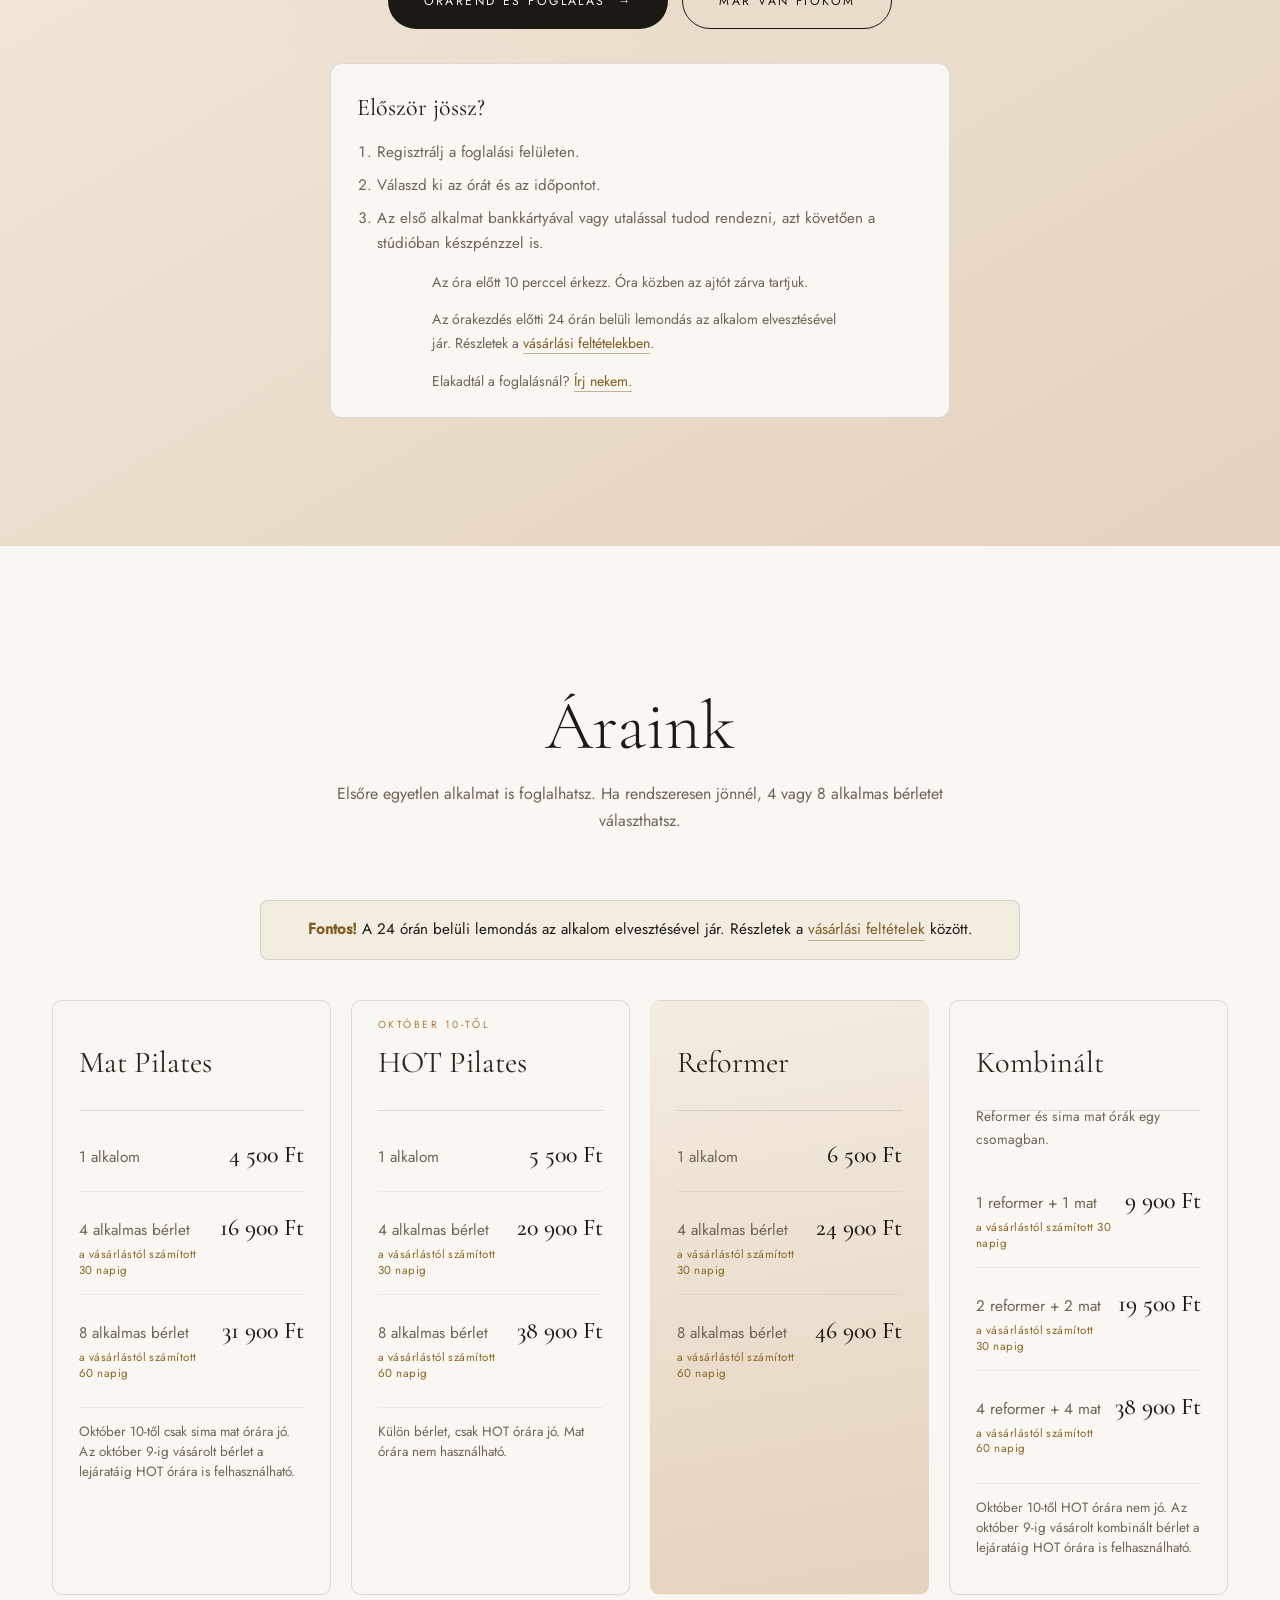
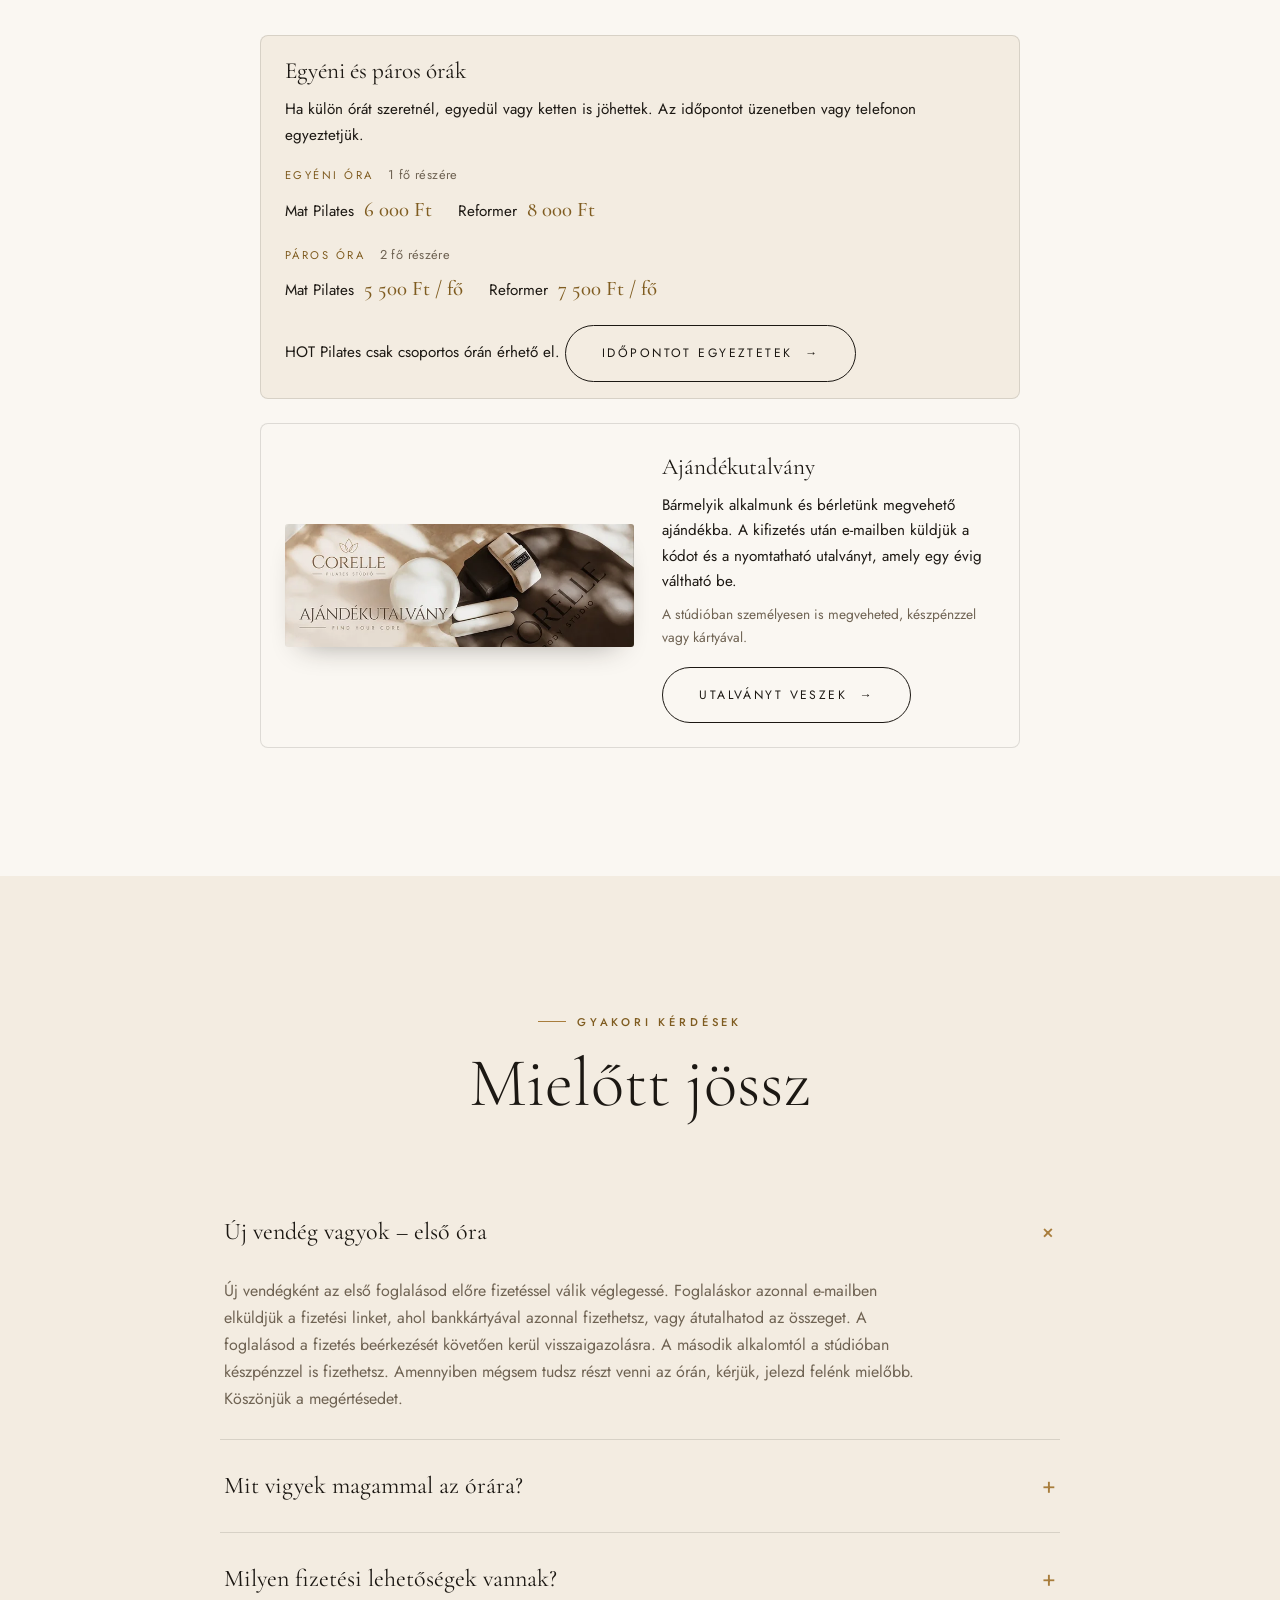
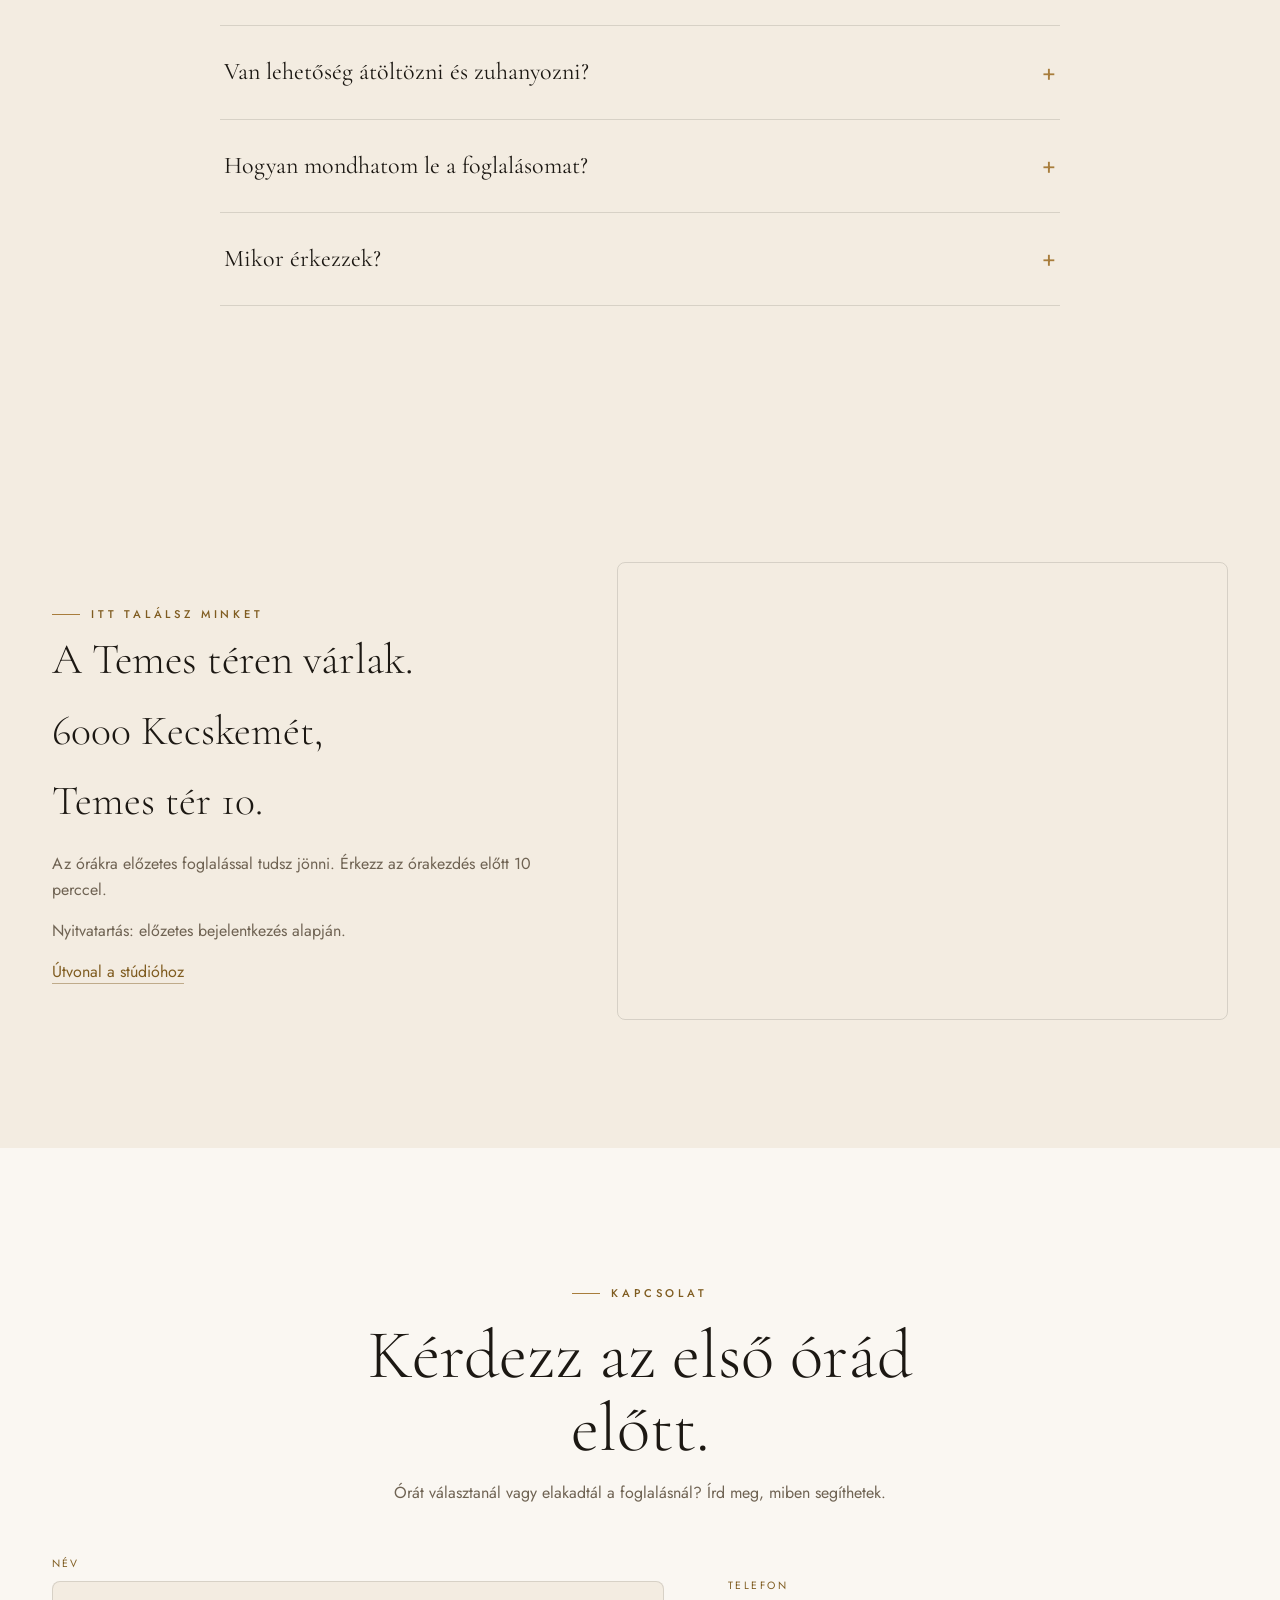
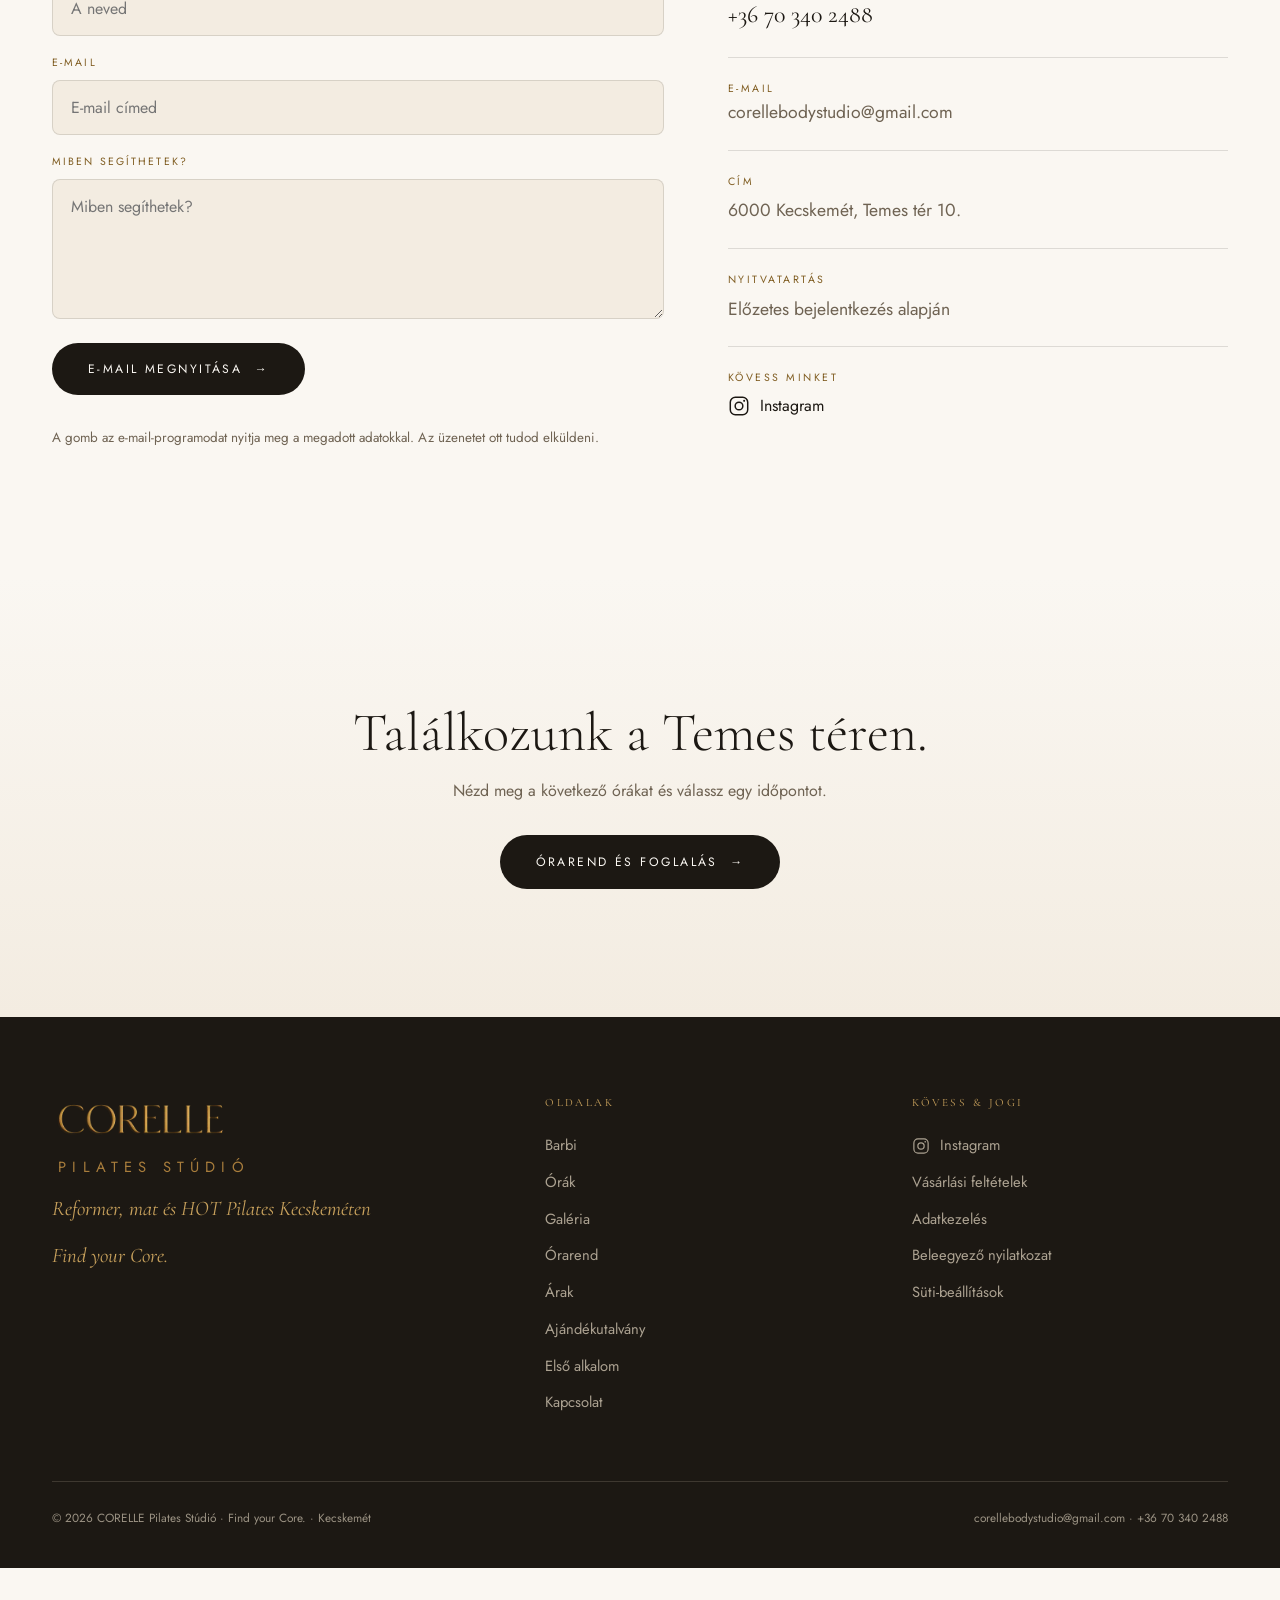
==== commit b64ea9aa: "Árlista: páros HOT óra lekerült, a páros sor csak Mat (Barbi, 2026-11-10) Co-Authored-By: Claude Opu" ====
--- a/index.html
+++ b/index.html
@@ -1058,11 +1058,11 @@
         <div class="pl-group">
           <span class="pl-lbl">Páros óra <em>2 fő részére</em></span>
           <div class="pl-prices">
-            <span>Mat / HOT Pilates <b>5&nbsp;500 Ft&nbsp;/&nbsp;fő</b></span>
+            <span>Mat Pilates <b>5&nbsp;500 Ft&nbsp;/&nbsp;fő</b></span>
             <span>Reformer <b>7&nbsp;500 Ft&nbsp;/&nbsp;fő</b></span>
           </div>
         </div>
-        Egyéni HOT óra nincs, páros HOT órát tudtok kérni.
+        HOT Pilates csak csoportos órán érhető el.
         <a href="#contact" class="btn ghost" style="margin-top:16px">Időpontot egyeztetek <span class="arrow">&rarr;</span></a>
       </div>
       <div class="gift" id="utalvany">
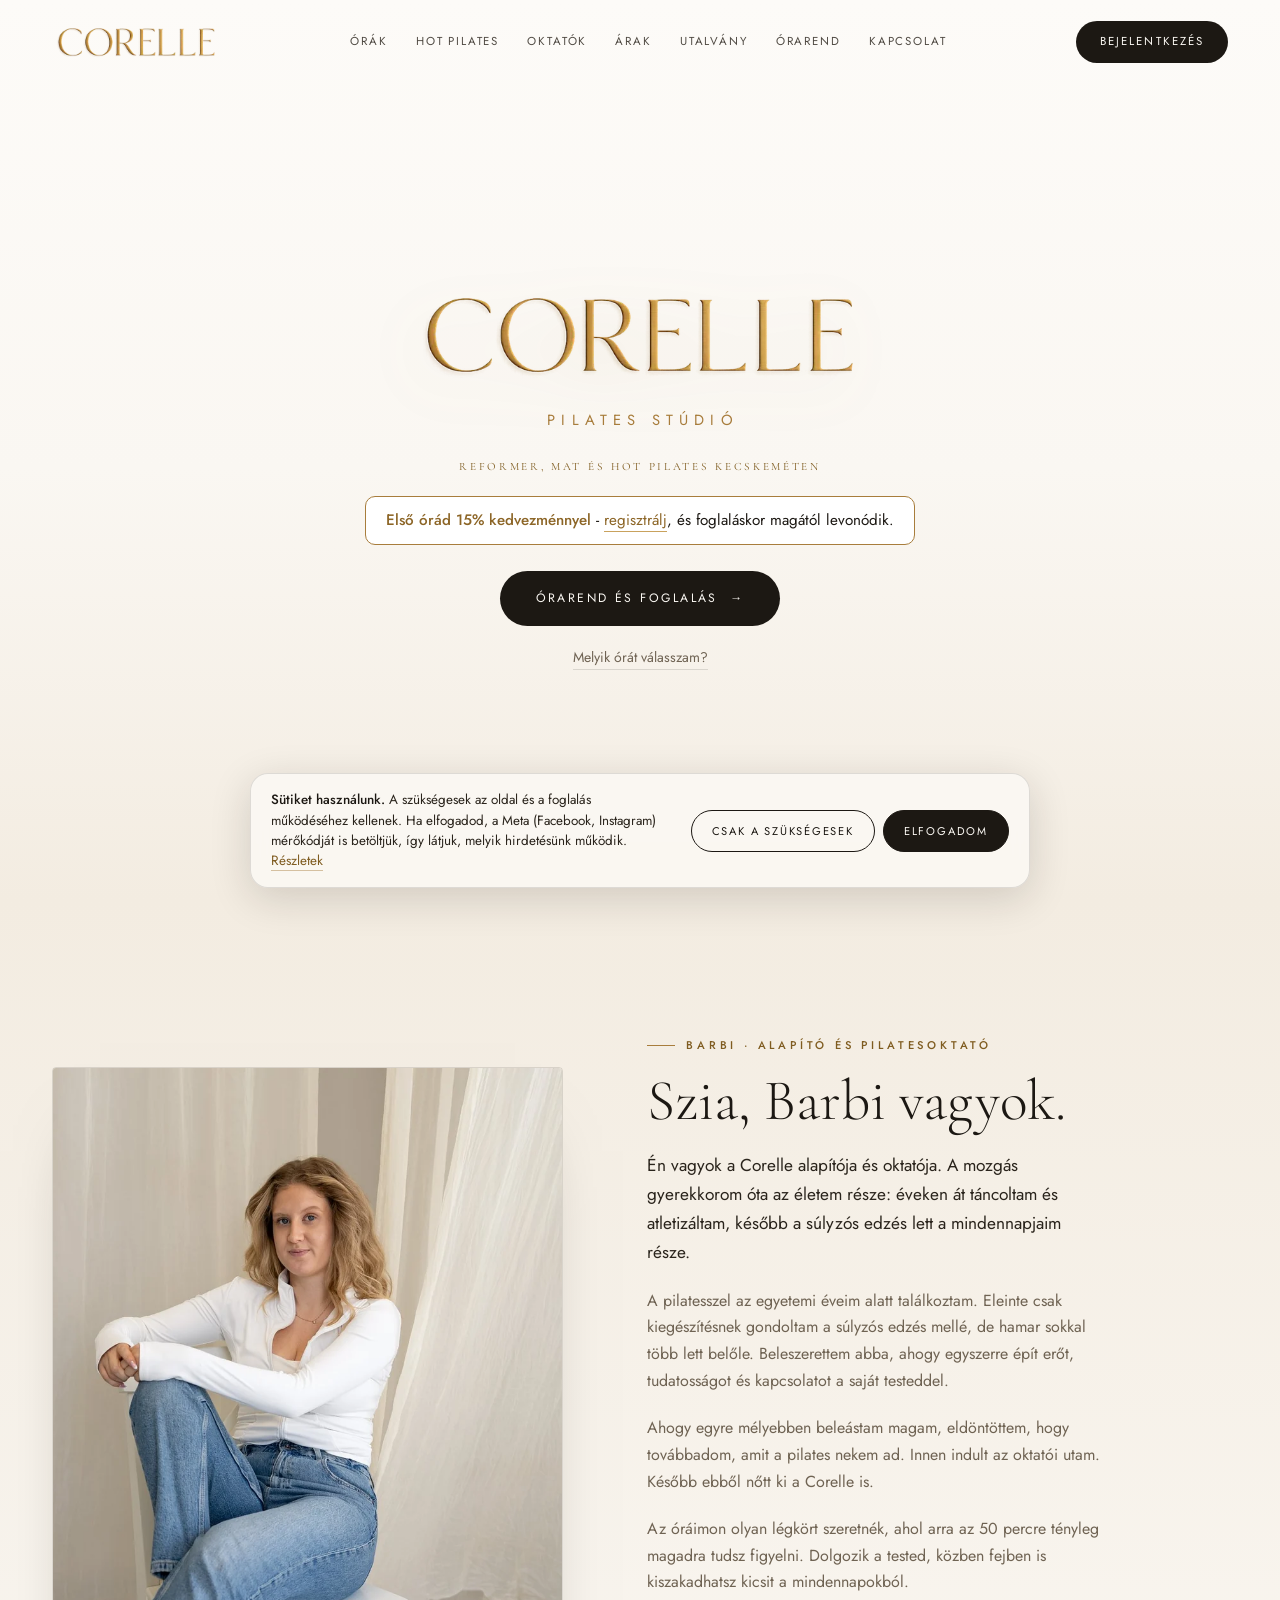
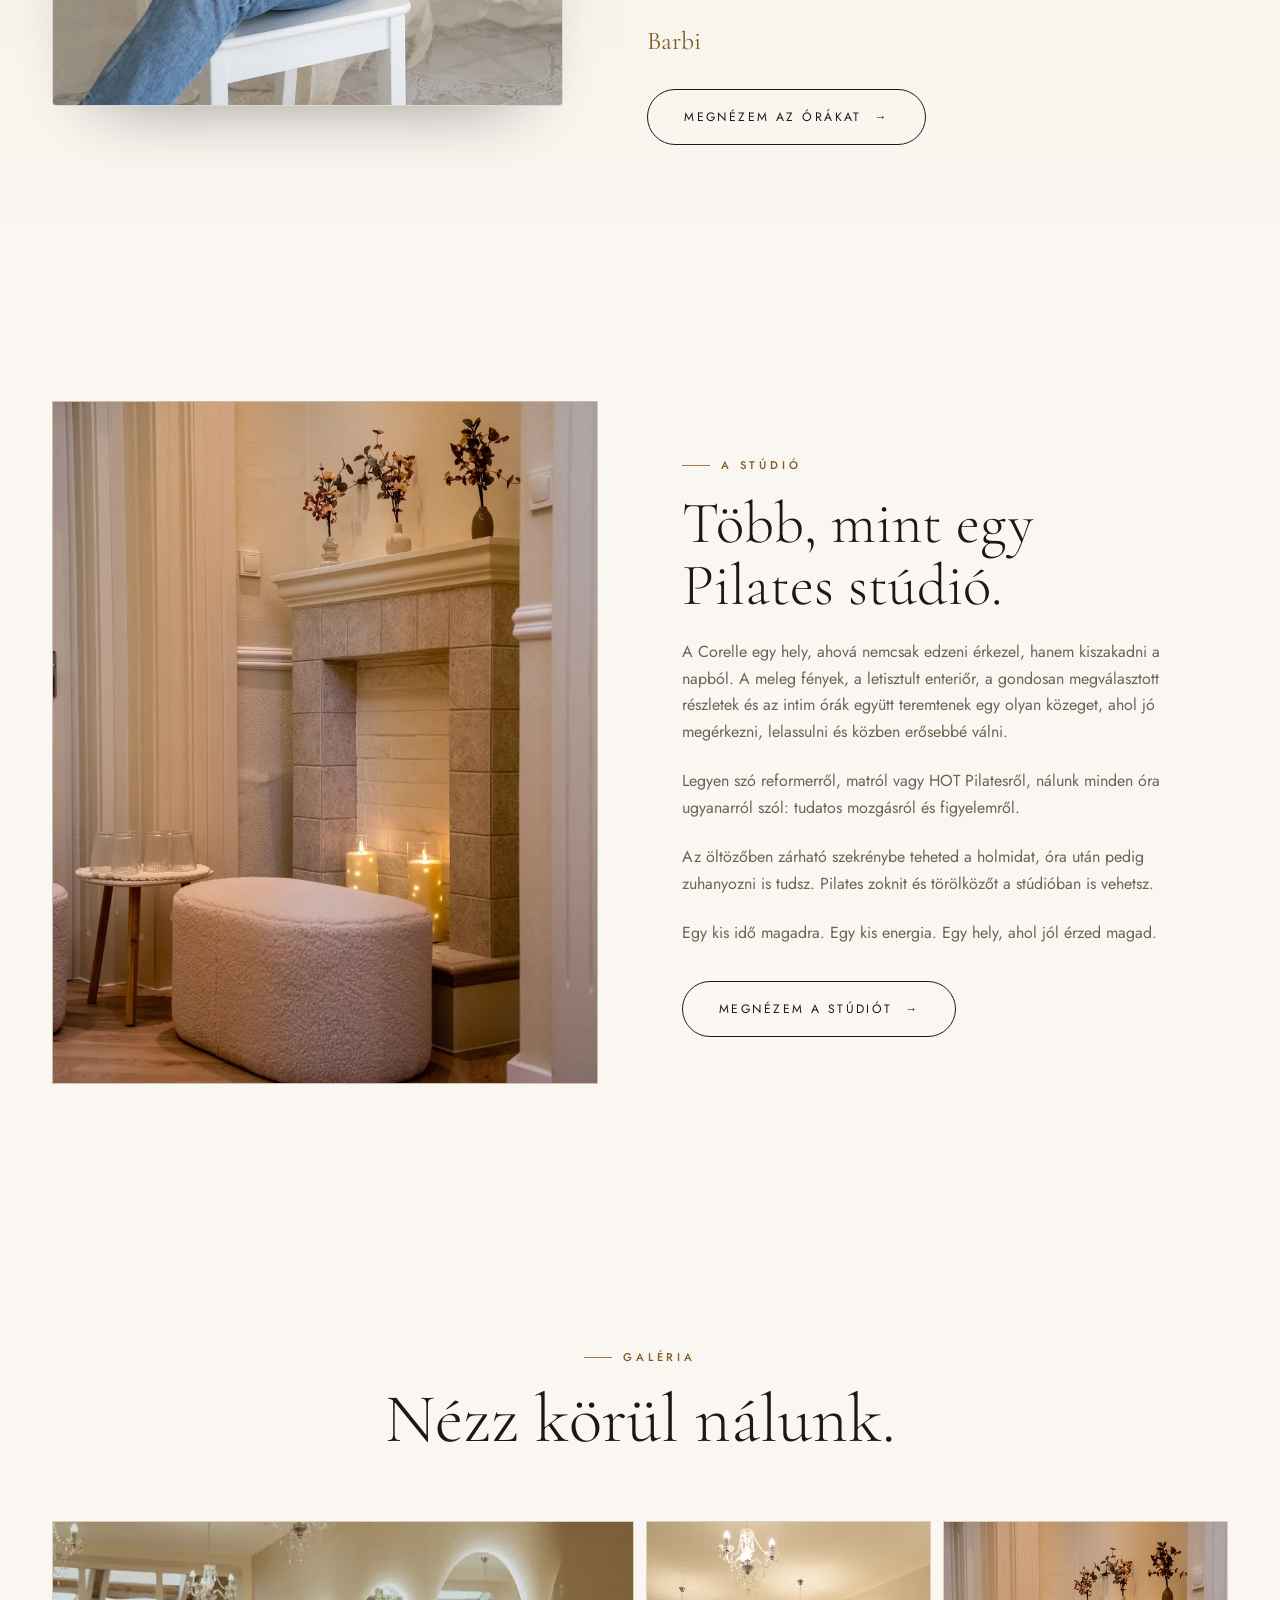
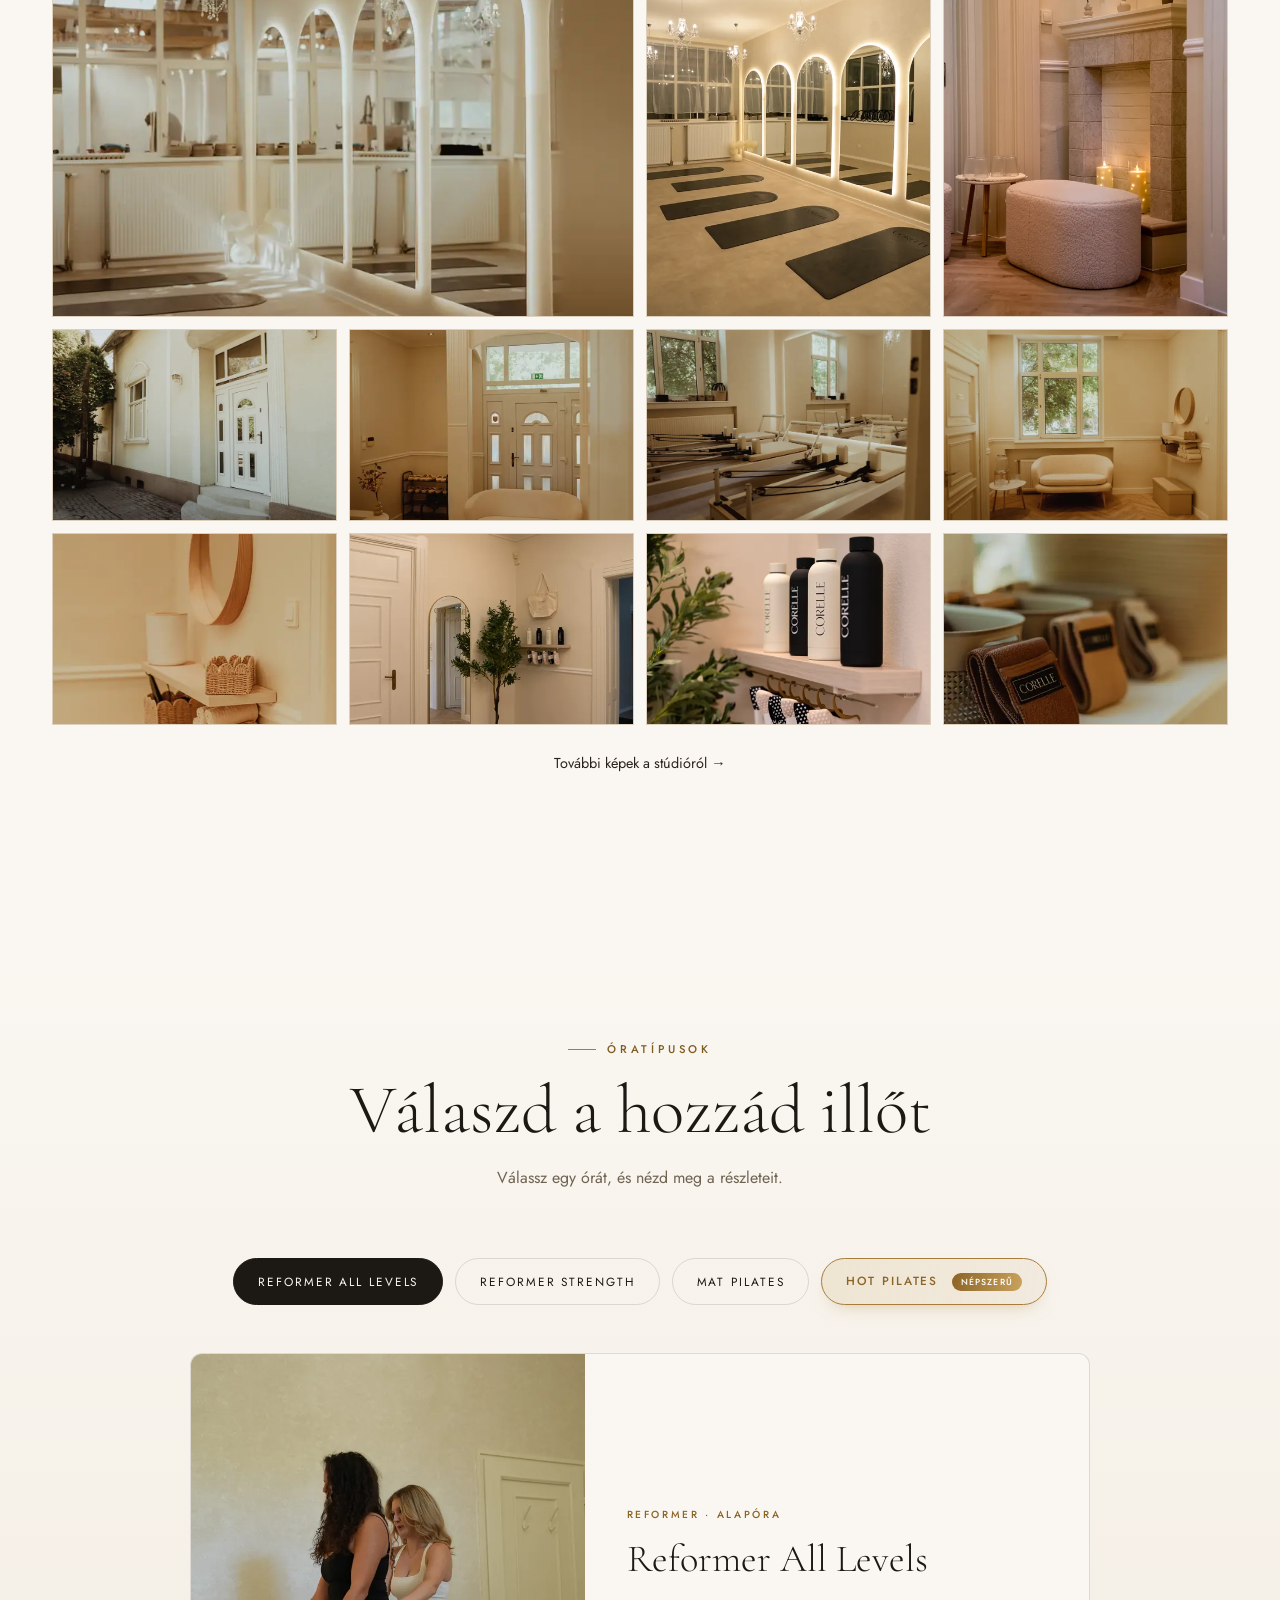
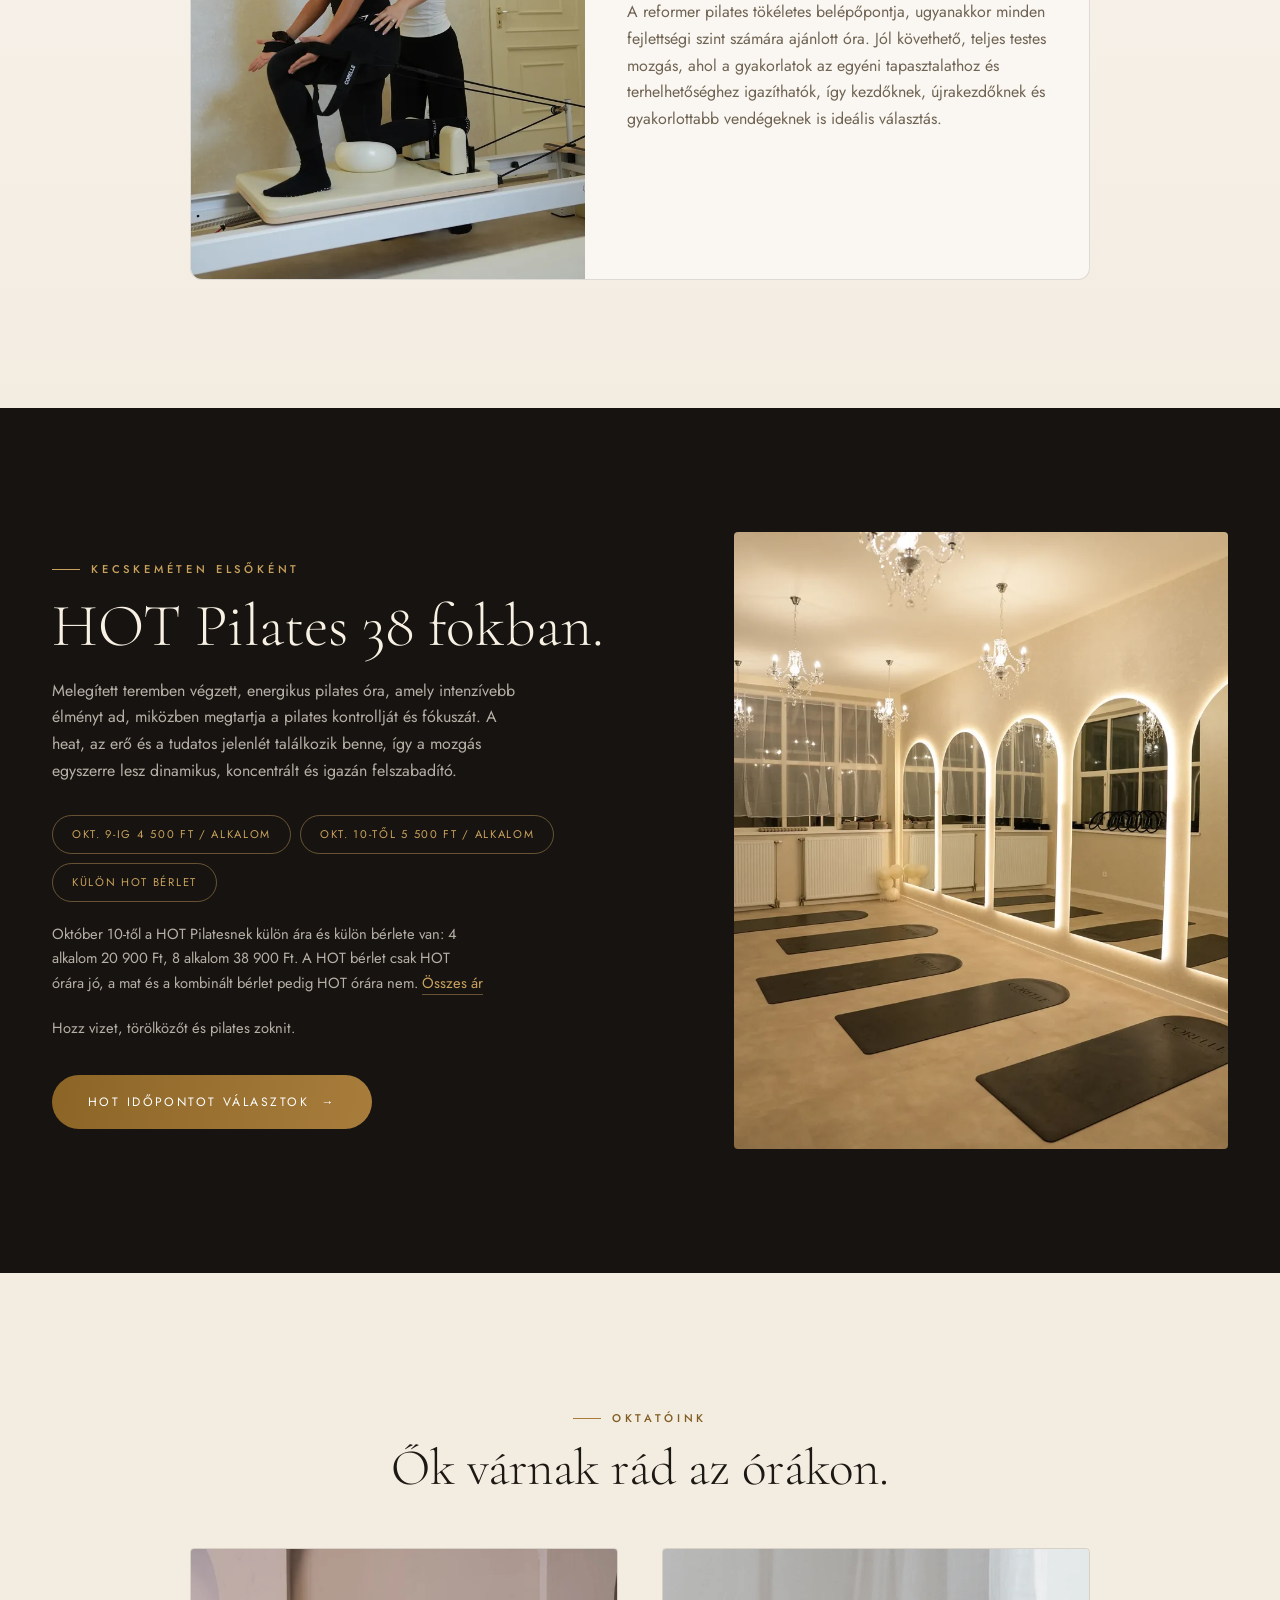
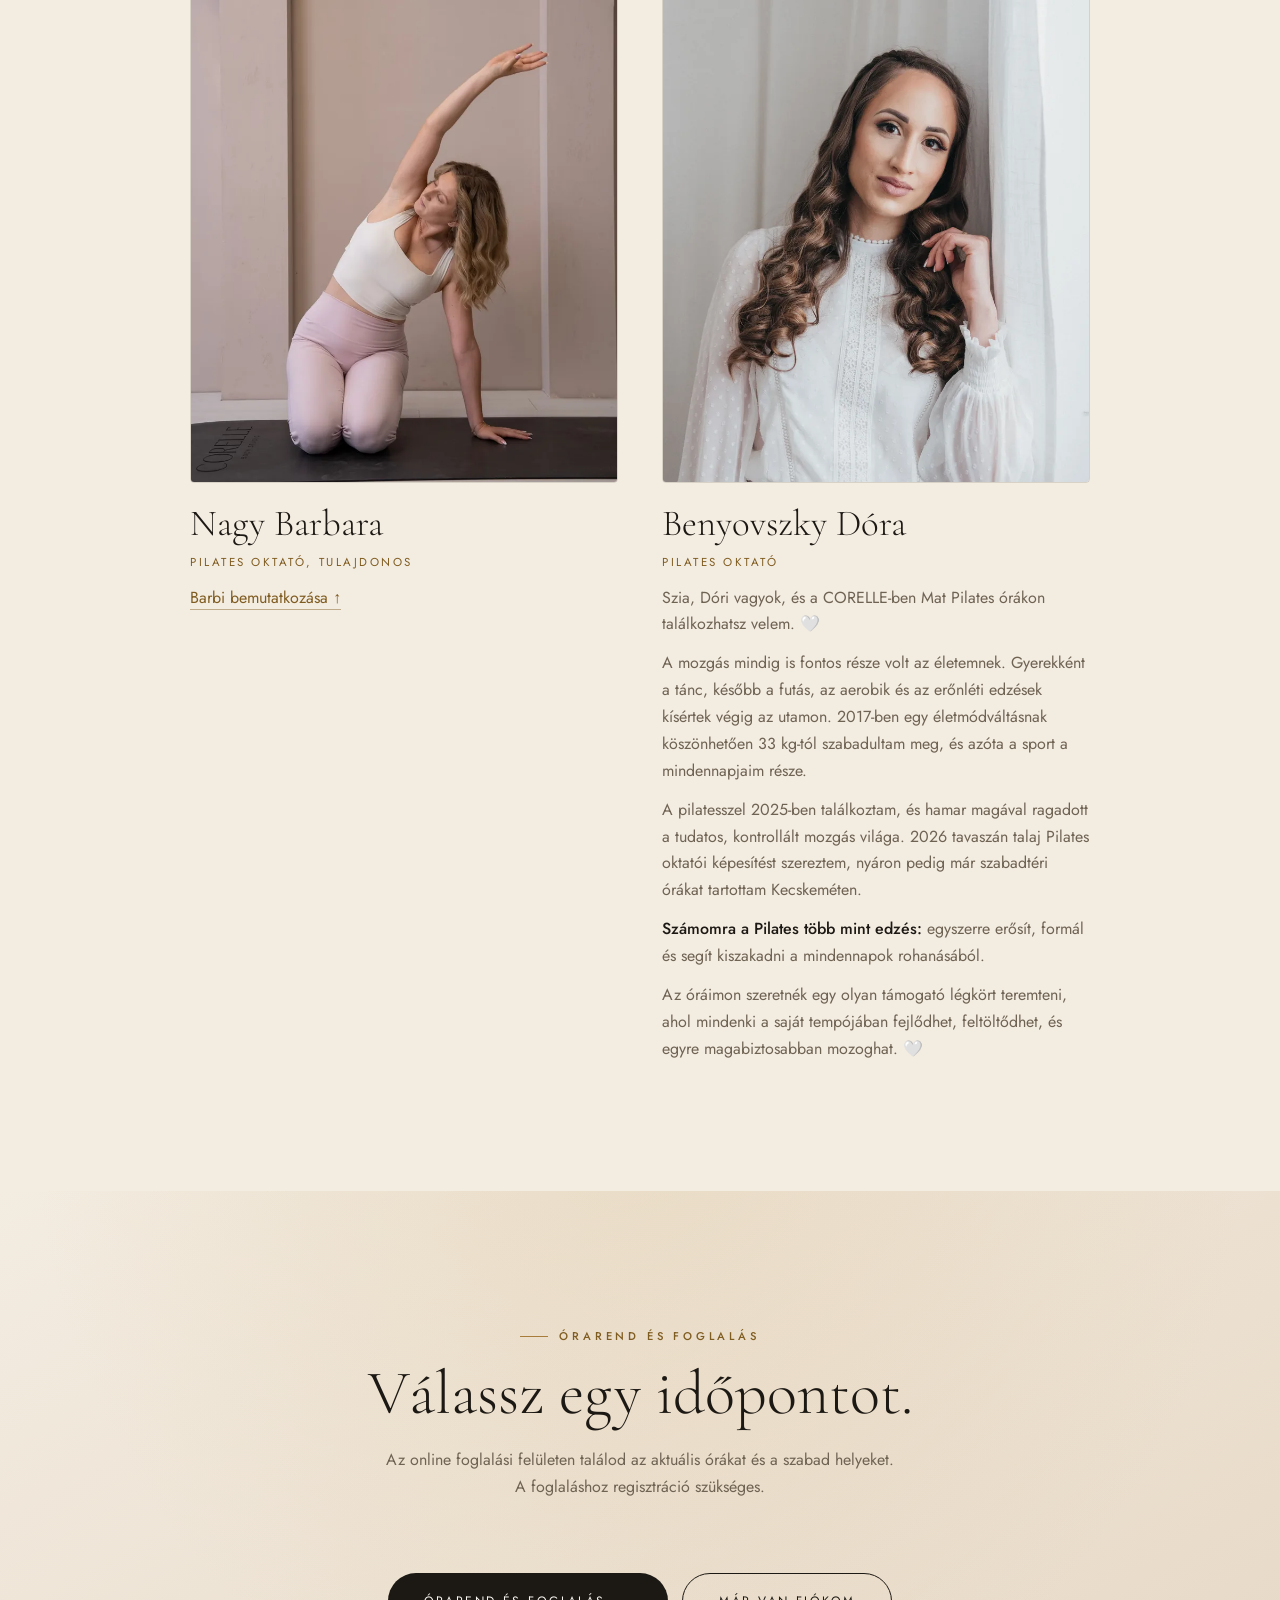
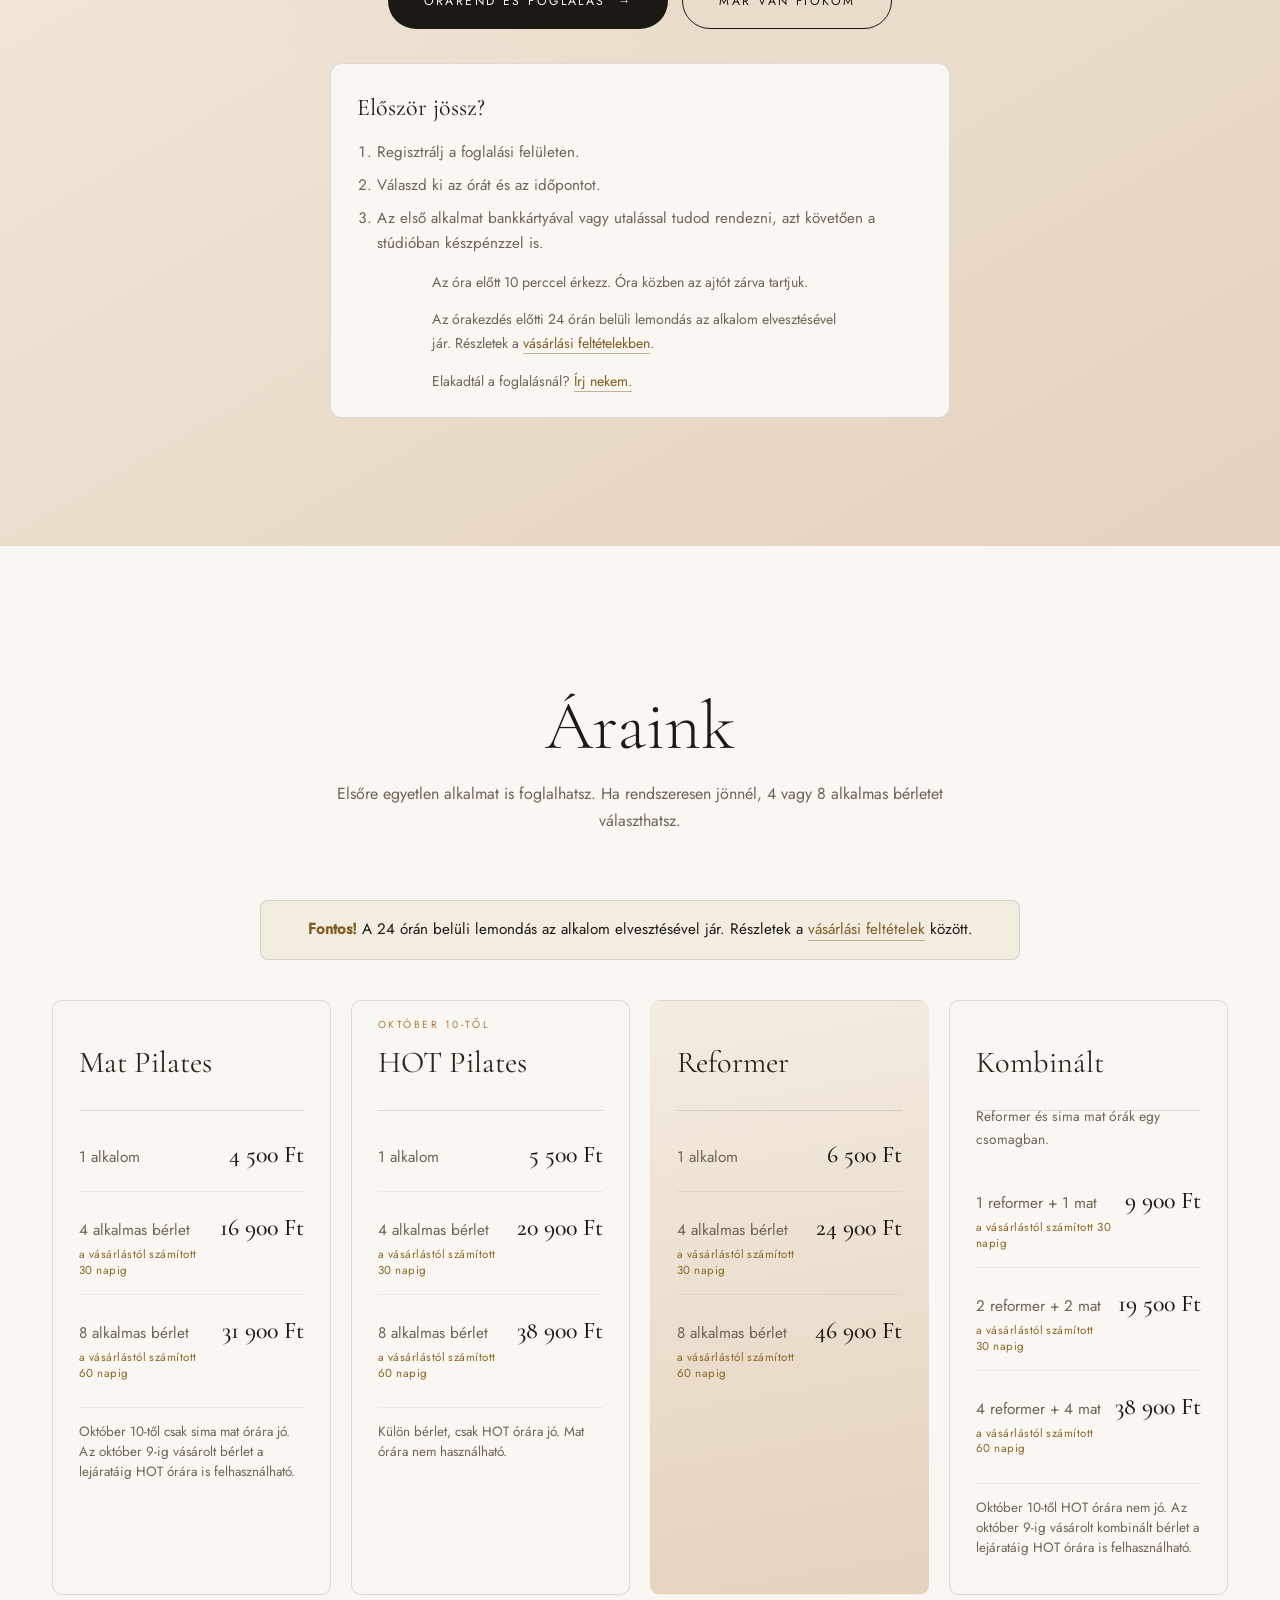
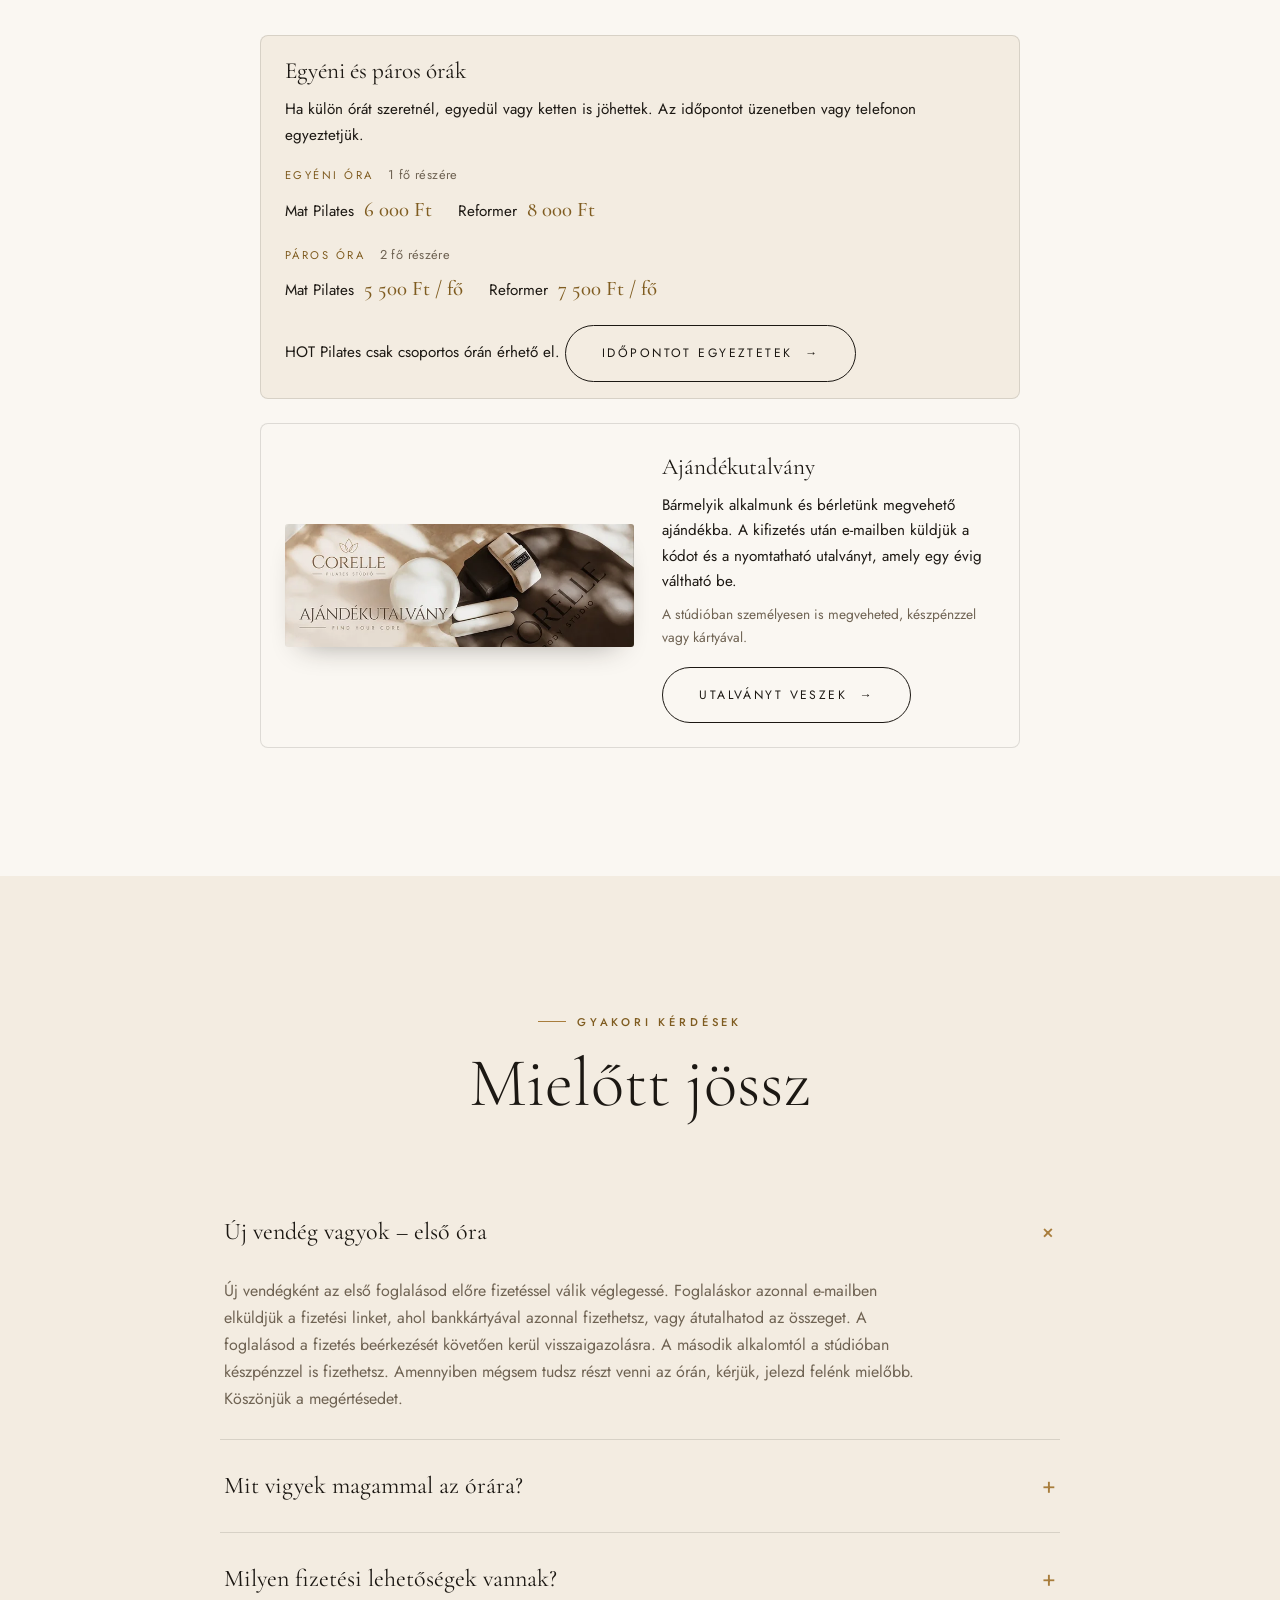
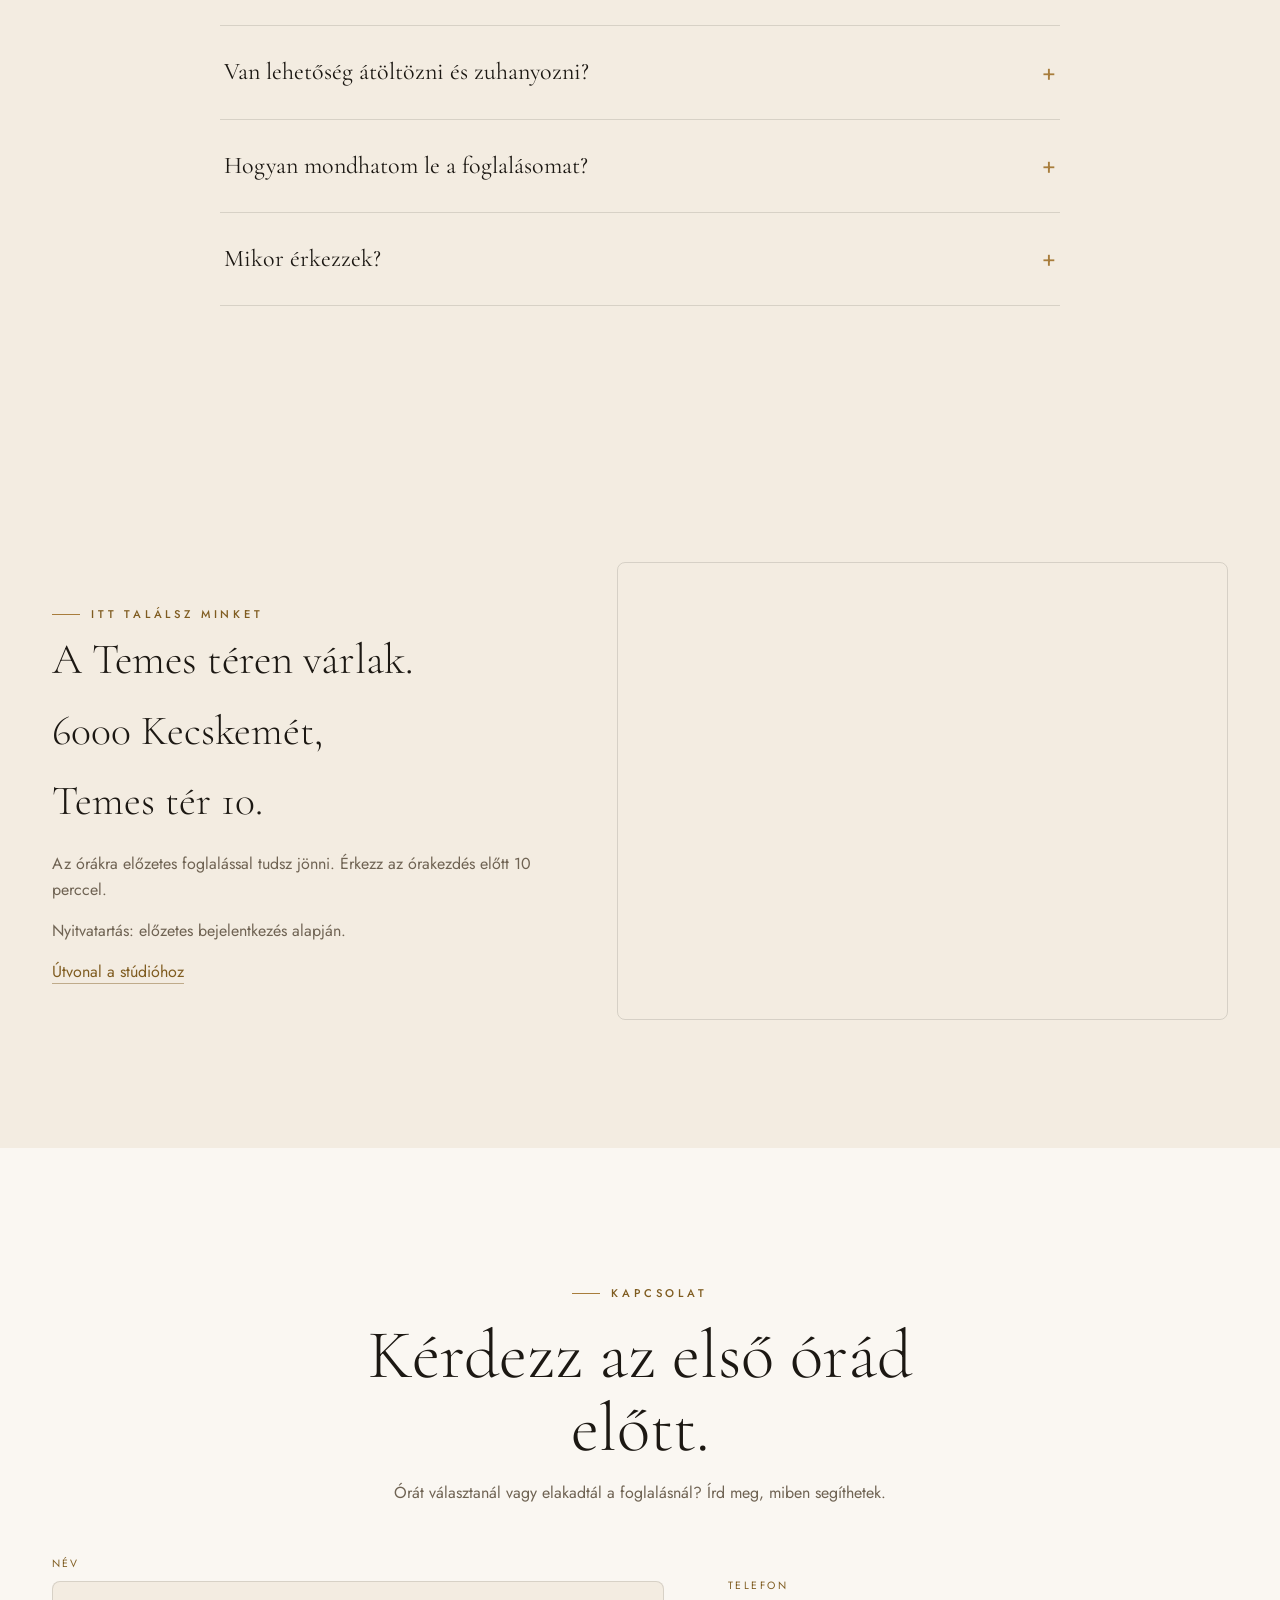
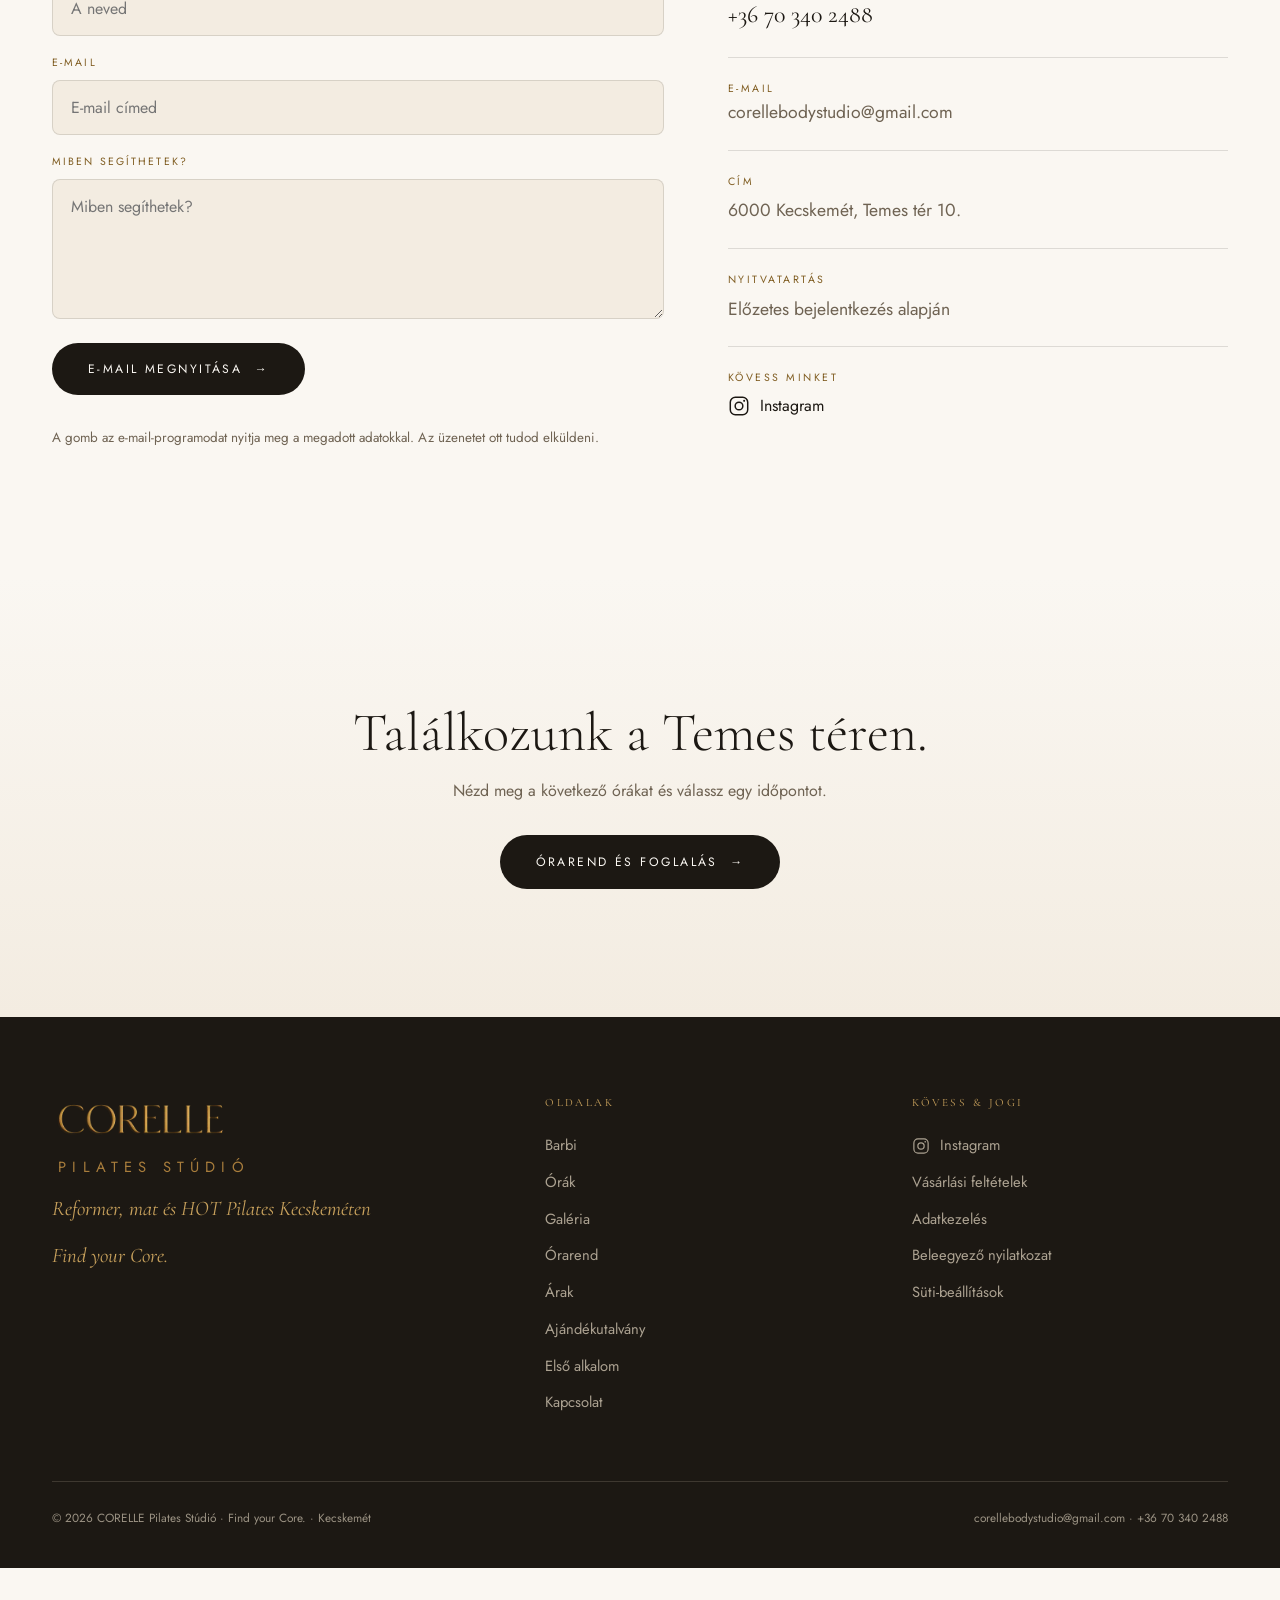
==== commit 7a185835: "Oktatóink: barátságosabb cím, Barbi kártyáján másik fotó (ne legyen kétszer ugyanaz) + link a bemuta" ====
--- a/index.html
+++ b/index.html
@@ -943,17 +943,18 @@
     <div class="wrap">
       <div class="sec-h">
         <span class="eyebrow c">Oktatóink</span>
-        <h2>Akikkel nálunk edzel.</h2>
+        <h2>Ők várnak rád az órákon.</h2>
       </div>
       <div class="tgrid">
         <div class="tcard">
           <picture>
-            <source type="image/webp" srcset="img/barbi-hello-800.webp 800w, img/barbi-hello-1200.webp 1200w" sizes="(max-width:720px) 92vw, 430px" />
-            <img src="img/barbi-hello-800.jpg" srcset="img/barbi-hello-800.jpg 800w, img/barbi-hello-1200.jpg 1200w" sizes="(max-width:720px) 92vw, 430px"
-                 width="1200" height="1500" loading="lazy" decoding="async" alt="Nagy Barbara, a CORELLE Pilates Stúdió alapítója és oktatója" />
+            <source type="image/webp" srcset="img/about-800.webp 800w, img/about-1200.webp 1200w" sizes="(max-width:720px) 92vw, 430px" />
+            <img src="img/about-800.jpg" srcset="img/about-800.jpg 800w, img/about-1200.jpg 1200w" sizes="(max-width:720px) 92vw, 430px"
+                 width="1200" height="1500" loading="lazy" decoding="async" alt="Nagy Barbara pilates gyakorlat közben a szőnyegen" />
           </picture>
           <h3>Nagy Barbara</h3>
           <span class="role">Pilates oktató, tulajdonos</span>
+          <p><a href="#bemutatkozas" style="color:var(--gold-ink);border-bottom:1px solid rgba(127,92,32,.45)">Barbi bemutatkozása &uarr;</a></p>
         </div>
         <div class="tcard">
           <picture>
